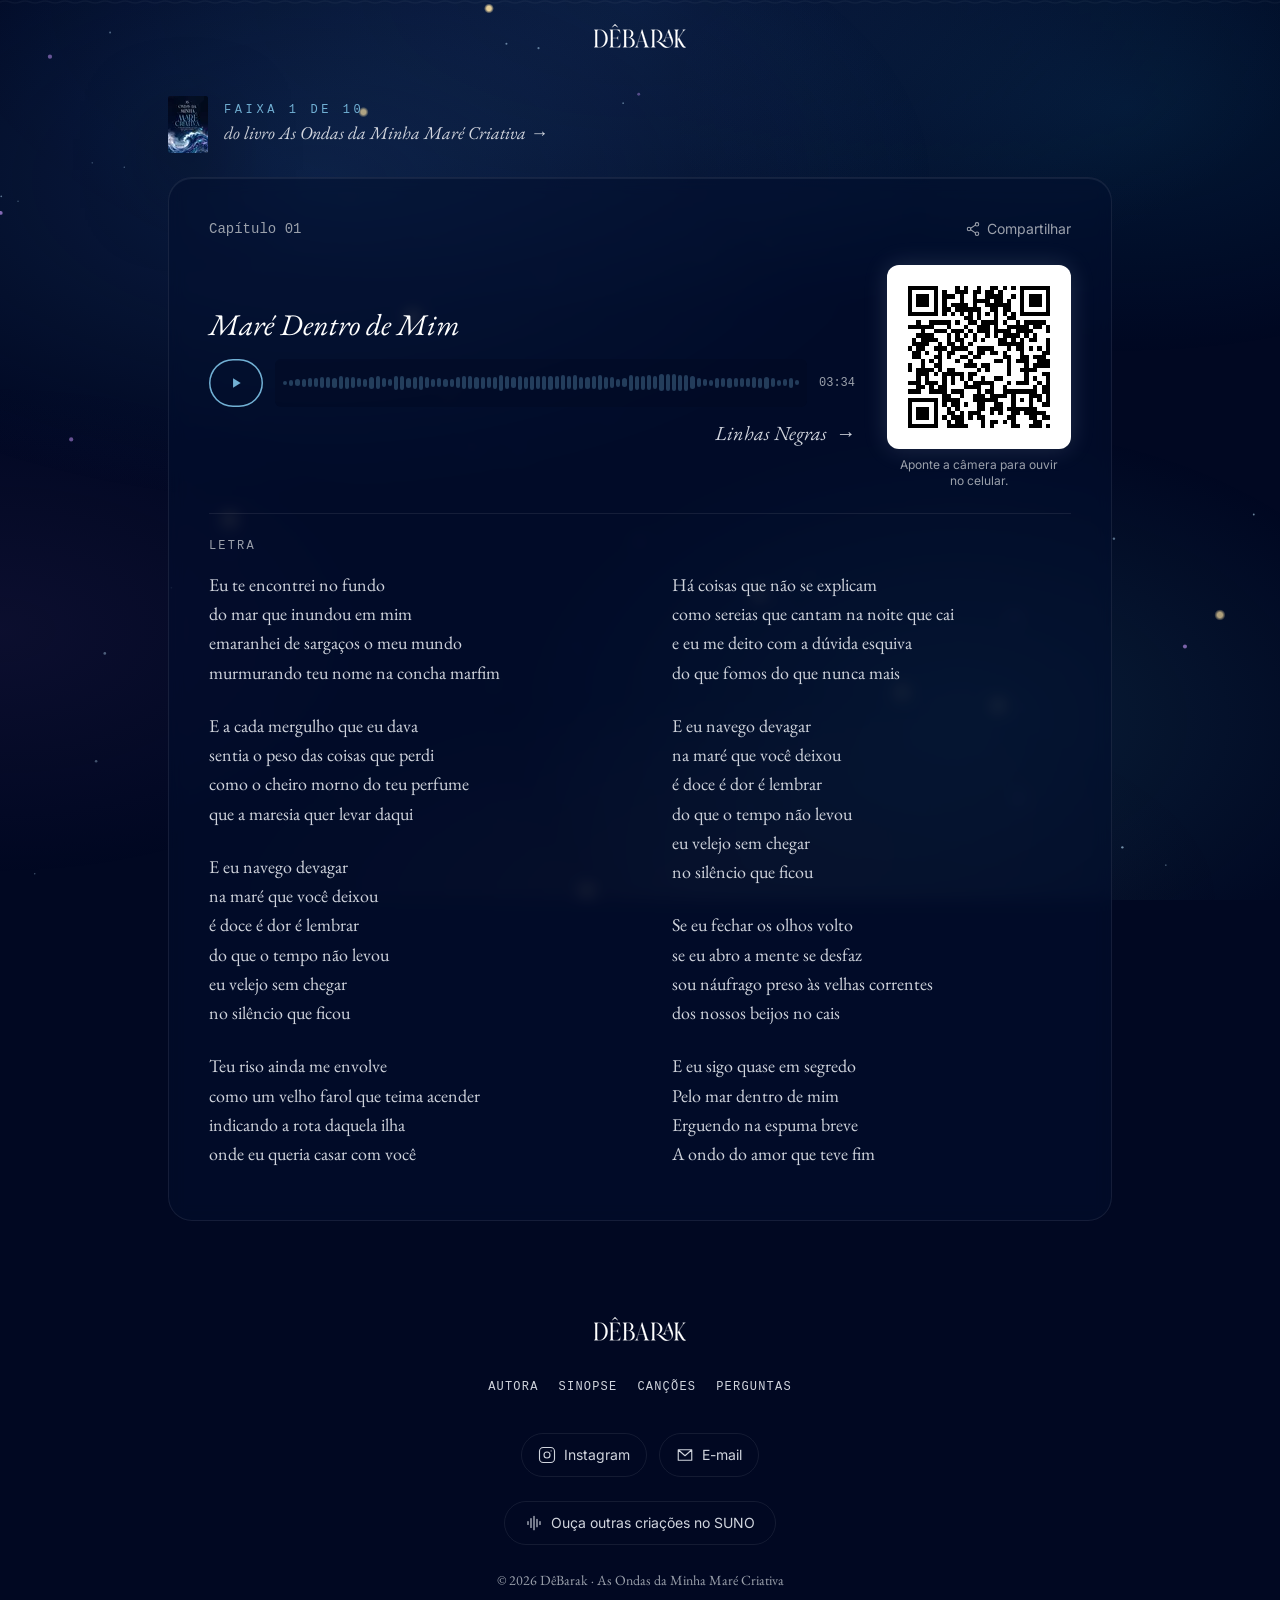
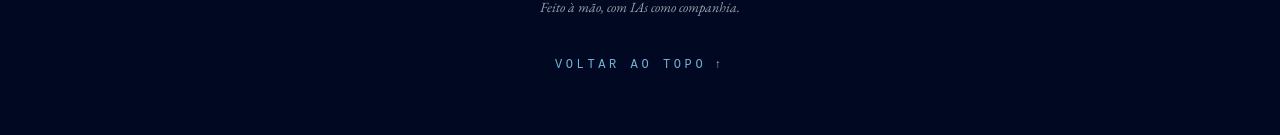
==== t/01/index.html @ 929bab9e "Deploy from debarak@7bfe03ef61d69aea636590ed66dfcf252d259b71 debarak/debarak@7bfe03ef61d69aea636590e" ====
<!DOCTYPE html><html lang="pt-BR" data-astro-cid-ju4pidww><head><meta charset="UTF-8"><meta name="viewport" content="width=device-width, initial-scale=1.0, viewport-fit=cover"><meta name="description" content="Ouça “Maré Dentro de Mim”, faixa 01 do livro As Ondas da Minha Maré Criativa, de DêBarak."><meta name="color-scheme" content="dark"><meta name="theme-color" content="#010822"><meta name="referrer" content="strict-origin-when-cross-origin"><link rel="canonical" href="https://www.debarak.com.br/t/01/"><link rel="alternate" hreflang="pt-BR" href="https://www.debarak.com.br/t/01/"><link rel="icon" type="image/svg+xml" href="/favicon.svg"><link rel="apple-touch-icon" href="/apple-touch-icon.png"><link rel="manifest" href="/manifest.webmanifest"><link rel="preload" href="/_astro/inter-latin-wght-normal.Dx4kXJAl.woff2" as="font" type="font/woff2" crossorigin><link rel="preload" href="/_astro/eb-garamond-latin-400-normal.BCNrxLz_.woff2" as="font" type="font/woff2" crossorigin><link rel="preload" href="/_astro/eb-garamond-latin-400-italic.DSEbMgZu.woff2" as="font" type="font/woff2" crossorigin><title>Maré Dentro de Mim · As Ondas da Minha Maré Criativa</title><meta property="og:type" content="website"><meta property="og:site_name" content="DêBarak"><meta property="og:title" content="Maré Dentro de Mim · As Ondas da Minha Maré Criativa"><meta property="og:description" content="Ouça “Maré Dentro de Mim”, faixa 01 do livro As Ondas da Minha Maré Criativa, de DêBarak."><meta property="og:url" content="https://www.debarak.com.br/t/01/"><meta property="og:image" content="https://www.debarak.com.br/og/01.jpg"><meta property="og:image:width" content="1200"><meta property="og:image:height" content="630"><meta property="og:image:type" content="image/jpeg"><meta property="og:image:alt" content="Capa social da faixa 01, “Maré Dentro de Mim”, do livro As Ondas da Minha Maré Criativa"><meta property="og:locale" content="pt_BR"><meta name="twitter:card" content="summary_large_image"><meta name="twitter:title" content="Maré Dentro de Mim · As Ondas da Minha Maré Criativa"><meta name="twitter:description" content="Ouça “Maré Dentro de Mim”, faixa 01 do livro As Ondas da Minha Maré Criativa, de DêBarak."><meta name="twitter:image" content="https://www.debarak.com.br/og/01.jpg"><meta name="twitter:image:alt" content="Capa social da faixa 01, “Maré Dentro de Mim”, do livro As Ondas da Minha Maré Criativa"><script type="application/ld+json">{"@context":"https://schema.org","@type":"WebSite","@id":"https://www.debarak.com.br/#website","url":"https://www.debarak.com.br/","name":"As Ondas da Minha Maré Criativa","alternateName":"DêBarak","description":"Uma obra que une palavras, música e tecnologia para transformar sentimentos em canções e inspirar novas travessias.","inLanguage":"pt-BR","publisher":{"@id":"https://www.debarak.com.br/#author"},"about":{"@id":"https://www.debarak.com.br/#book"}}</script><script type="application/ld+json">{"@context":"https://schema.org","@type":"WebPage","@id":"https://www.debarak.com.br/t/01/#webpage","url":"https://www.debarak.com.br/t/01/","name":"Maré Dentro de Mim · As Ondas da Minha Maré Criativa","description":"Ouça “Maré Dentro de Mim”, faixa 01 do livro As Ondas da Minha Maré Criativa, de DêBarak.","inLanguage":"pt-BR","isPartOf":{"@id":"https://www.debarak.com.br/#website"},"about":{"@id":"https://www.debarak.com.br/#book"},"primaryImageOfPage":"https://www.debarak.com.br/og/01.jpg"}</script><script type="application/ld+json">{"@context":"https://schema.org","@type":"Book","@id":"https://www.debarak.com.br/#book","name":"As Ondas da Minha Maré Criativa","alternateName":"A trilha sonora de uma mulher comum","description":"Uma obra que une palavras, música e tecnologia para transformar sentimentos em canções e inspirar novas travessias.","inLanguage":"pt-BR","author":{"@id":"https://www.debarak.com.br/#author"},"hasPart":{"@id":"https://www.debarak.com.br/#album"},"image":"https://www.debarak.com.br/og-image.jpg","url":"https://www.debarak.com.br/"}</script><script type="application/ld+json">{"@context":"https://schema.org","@type":"Person","@id":"https://www.debarak.com.br/#author","name":"DêBarak","description":"DêBarak é goiana, aposentada e devota fervorosa da música popular brasileira. Cantora de chuveiro por vocação e exploradora de tecnologia por natureza.","url":"https://www.debarak.com.br/","image":"https://www.debarak.com.br/_astro/author-portrait.qljSDqZ9.jpg","nationality":"BR","knowsLanguage":"pt-BR","sameAs":["https://instagram.com/debarak.ondas","https://suno.com/@debarak"]}</script><script type="application/ld+json">{"@context":"https://schema.org","@type":"MusicRecording","@id":"https://www.debarak.com.br/t/01/","url":"https://www.debarak.com.br/t/01/","name":"Maré Dentro de Mim","byArtist":{"@id":"https://www.debarak.com.br/#author"},"inAlbum":{"@id":"https://www.debarak.com.br/#album"},"duration":"PT3M34S","position":1,"audio":"https://www.debarak.com.br/audio/01-mare-dentro-de-mim.mp3"}</script><script type="application/ld+json">{"@context":"https://schema.org","@type":"MusicAlbum","@id":"https://www.debarak.com.br/#album","name":"As Ondas da Minha Maré Criativa","url":"https://www.debarak.com.br/","byArtist":{"@id":"https://www.debarak.com.br/#author"},"numTracks":10,"inLanguage":"pt-BR"}</script><meta http-equiv="content-security-policy" content="default-src 'self';img-src 'self' data:;font-src 'self';media-src 'self';connect-src 'self';object-src 'none';base-uri 'self'; script-src 'self' 'sha256-BF0290pkb3jxQsE7z00xR8Imp8X34FLC88L0lkMnrGw=' 'sha256-QzWFZi+FLIx23tnm9SBU4aEgx4x8DsuASP07mfqol/c=' 'sha256-0chmwFk0zaA528yFfGV7J9ppIpdfTPPULncDF3WG7Zs=' 'sha256-eIXWvAmxkr251LJZkjniEK5LcPF3NkapbJepohwYRIc=' 'sha256-Q2BPg90ZMplYY+FSdApNErhpWafg2hcRRbndmvxuL/Q=' 'sha256-47DEQpj8HBSa+/TImW+5JCeuQeRkm5NMpJWZG3hSuFU='; style-src 'self' ; style-src-elem 'self' 'sha256-qaEx7Vb+wpoYmX73ArfFMrRZn6Dk8BVslhyM0B7ajPk=' 'sha256-47DEQpj8HBSa+/TImW+5JCeuQeRkm5NMpJWZG3hSuFU='; style-src-attr 'unsafe-inline';"><link rel="stylesheet" href="/_astro/Nav.BOp_dcG0.css"><style>.song-bar[data-astro-cid-2jauokcc]{background-color:var(--track-accent)}.song-scrub[data-astro-cid-2jauokcc]:focus-visible{box-shadow:0 0 0 2px var(--track-accent);outline:none}.song-dock[data-astro-cid-anvv26eo]{right:.75rem;bottom:calc(.75rem + env(safe-area-inset-bottom));z-index:40;background-color:color-mix(in srgb, var(--color-night-mid) 92%, transparent);backdrop-filter:blur(10px);box-shadow:inset 0 0 0 1px color-mix(in srgb, var(--color-cover-blue) 30%, transparent), var(--drop-shadow-book);visibility:hidden;transition:transform var(--duration-reveal) var(--ease-entrance), visibility var(--duration-reveal);border-radius:1.125rem;align-items:center;gap:.75rem;padding:.625rem .875rem .625rem .625rem;display:flex;position:fixed;left:.75rem;transform:translateY(calc(100% + 2rem))}.song-dock[data-astro-cid-anvv26eo][data-visible]{visibility:visible;transform:none}.dock-track[data-astro-cid-anvv26eo]{background-color:var(--color-surface-line);border-radius:2px;height:3px;margin-top:.4rem;display:block;overflow:hidden}.dock-fill[data-astro-cid-anvv26eo]{background-color:var(--track-accent);transform-origin:0;height:100%;display:block;transform:scaleX(0)}@media (width>=48rem){.song-dock[data-astro-cid-anvv26eo]{width:32rem;left:50%;right:auto;transform:translate(-50%,calc(100% + 2rem))}.song-dock[data-astro-cid-anvv26eo][data-visible]{transform:translate(-50%)}}@media (prefers-reduced-motion:reduce){.song-dock[data-astro-cid-anvv26eo]{transition:none}}
</style><script type="module" src="/_astro/page.CMFgH77u.js"></script></head><body id="top" class="flex min-h-svh flex-col" data-astro-cid-ju4pidww><a href="#main-content" class="bg-night-deep border-cover-blue text-cover-blue sr-only focus:not-sr-only focus:fixed focus:top-4 focus:left-4 focus:z-50 focus:rounded-md focus:border focus:px-4 focus:py-2 focus:text-sm focus:font-medium focus:outline-none" data-astro-cid-ju4pidww>Pular para o conteúdo</a><!-- Zero-sized, not display:none: url(#…) can't reliably resolve defs in a non-rendered subtree. --><svg width="0" height="0" aria-hidden="true" focusable="false" class="absolute" data-astro-cid-ju4pidww><defs data-astro-cid-ju4pidww><linearGradient id="wave-gradient" x1="0" y1="0" x2="1" y2="0" data-astro-cid-ju4pidww><stop offset="0%" style="stop-color: var(--color-nebula)" data-astro-cid-ju4pidww></stop><stop offset="55%" style="stop-color: var(--color-cover-blue)" data-astro-cid-ju4pidww></stop><stop offset="100%" style="stop-color: var(--color-moonlight)" data-astro-cid-ju4pidww></stop></linearGradient></defs></svg><div class="aurora-wash" data-anim aria-hidden="true" data-astro-cid-ju4pidww></div><div class="scroll-tide" aria-hidden="true" data-astro-cid-ju4pidww><div class="scroll-tide-fill" data-astro-cid-ju4pidww></div></div><div class="starfield pointer-events-none fixed inset-0 -z-10" data-anim aria-hidden="true" data-astro-cid-t34idrrz><svg class="absolute inset-0 h-full w-full" viewBox="0 0 100 100" preserveAspectRatio="xMidYMid slice" data-astro-cid-t34idrrz><defs data-astro-cid-t34idrrz><radialGradient id="star-glow" data-astro-cid-t34idrrz><stop offset="45%" stop-color="var(--color-star-warm)" data-astro-cid-t34idrrz></stop><stop offset="100%" stop-color="var(--color-star-warm)" stop-opacity="0" data-astro-cid-t34idrrz></stop></radialGradient></defs><g class="starfield-small" data-astro-cid-t34idrrz><circle cx="88.912" cy="91.989" r="0.054" fill="var(--color-star-cool)" opacity="0.342" data-astro-cid-t34idrrz></circle><circle cx="36.924" cy="50.031" r="0.087" fill="var(--color-star-cool)" opacity="0.581" data-astro-cid-t34idrrz></circle><circle cx="39.565" cy="18.259" r="0.08" fill="var(--color-star-cool)" opacity="0.517" data-astro-cid-t34idrrz></circle><circle cx="30.17" cy="30.006" r="0.052" fill="var(--color-star-cool)" opacity="0.55" data-astro-cid-t34idrrz></circle><circle cx="42.07" cy="18.604" r="0.083" fill="var(--color-star-cool)" opacity="0.481" data-astro-cid-t34idrrz></circle><circle cx="8.601" cy="17.387" r="0.074" fill="var(--color-star-cool)" opacity="0.409" data-astro-cid-t34idrrz></circle><circle cx="63.094" cy="59.689" r="0.104" fill="var(--color-star-cool)" opacity="0.434" data-astro-cid-t34idrrz></circle><circle cx="38.884" cy="78.843" r="0.074" fill="var(--color-star-cool)" opacity="0.356" data-astro-cid-t34idrrz></circle><circle cx="69.303" cy="8.182" r="0.063" fill="var(--color-star-cool)" opacity="0.576" data-astro-cid-t34idrrz></circle><circle cx="87.685" cy="81.04" r="0.092" fill="var(--color-star-cool)" opacity="0.592" data-astro-cid-t34idrrz></circle><circle cx="27.364" cy="30.749" r="0.06" fill="var(--color-star-cool)" opacity="0.506" data-astro-cid-t34idrrz></circle><circle cx="21.672" cy="90.643" r="0.107" fill="var(--color-star-cool)" opacity="0.417" data-astro-cid-t34idrrz></circle><circle cx="3.943" cy="94.056" r="0.074" fill="var(--color-star-cool)" opacity="0.426" data-astro-cid-t34idrrz></circle><circle cx="7.51" cy="74.321" r="0.101" fill="var(--color-star-cool)" opacity="0.331" data-astro-cid-t34idrrz></circle><circle cx="65.707" cy="64.772" r="0.087" fill="var(--color-star-cool)" opacity="0.534" data-astro-cid-t34idrrz></circle><circle cx="11.867" cy="98.74" r="0.052" fill="var(--color-star-cool)" opacity="0.534" data-astro-cid-t34idrrz></circle><circle cx="79.324" cy="9.561" r="0.077" fill="var(--color-star-cool)" opacity="0.431" data-astro-cid-t34idrrz></circle><circle cx="1.409" cy="30.566" r="0.061" fill="var(--color-star-cool)" opacity="0.326" data-astro-cid-t34idrrz></circle><circle cx="11.458" cy="95.09" r="0.084" fill="var(--color-star-cool)" opacity="0.318" data-astro-cid-t34idrrz></circle><circle cx="42.803" cy="36.466" r="0.108" fill="var(--color-star-cool)" opacity="0.507" data-astro-cid-t34idrrz></circle><circle cx="28.778" cy="88.028" r="0.09" fill="var(--color-star-cool)" opacity="0.393" data-astro-cid-t34idrrz></circle><circle cx="2.716" cy="83.107" r="0.052" fill="var(--color-star-cool)" opacity="0.376" data-astro-cid-t34idrrz></circle><circle cx="97.95" cy="55.039" r="0.073" fill="var(--color-star-cool)" opacity="0.557" data-astro-cid-t34idrrz></circle><circle cx="47.814" cy="37.156" r="0.054" fill="var(--color-star-cool)" opacity="0.435" data-astro-cid-t34idrrz></circle><circle cx="85.64" cy="62.791" r="0.075" fill="var(--color-star-cool)" opacity="0.41" data-astro-cid-t34idrrz></circle><circle cx="44.763" cy="65.278" r="0.094" fill="var(--color-star-cool)" opacity="0.582" data-astro-cid-t34idrrz></circle><circle cx="58.516" cy="77.951" r="0.073" fill="var(--color-star-cool)" opacity="0.451" data-astro-cid-t34idrrz></circle><circle cx="60.231" cy="34.141" r="0.092" fill="var(--color-star-cool)" opacity="0.418" data-astro-cid-t34idrrz></circle><circle cx="83.243" cy="67.184" r="0.05" fill="var(--color-star-cool)" opacity="0.582" data-astro-cid-t34idrrz></circle><circle cx="60.885" cy="10.412" r="0.088" fill="var(--color-star-cool)" opacity="0.443" data-astro-cid-t34idrrz></circle><circle cx="26.489" cy="97.158" r="0.105" fill="var(--color-star-cool)" opacity="0.402" data-astro-cid-t34idrrz></circle><circle cx="13.39" cy="60.757" r="0.061" fill="var(--color-star-cool)" opacity="0.557" data-astro-cid-t34idrrz></circle><circle cx="54.92" cy="34.54" r="0.097" fill="var(--color-star-cool)" opacity="0.41" data-astro-cid-t34idrrz></circle><circle cx="84.414" cy="51.842" r="0.052" fill="var(--color-star-cool)" opacity="0.36" data-astro-cid-t34idrrz></circle><circle cx="35.203" cy="45.996" r="0.067" fill="var(--color-star-cool)" opacity="0.507" data-astro-cid-t34idrrz></circle><circle cx="40.622" cy="50.335" r="0.101" fill="var(--color-star-cool)" opacity="0.352" data-astro-cid-t34idrrz></circle><circle cx="34.005" cy="98.192" r="0.055" fill="var(--color-star-cool)" opacity="0.594" data-astro-cid-t34idrrz></circle><circle cx="48.683" cy="22.902" r="0.068" fill="var(--color-star-cool)" opacity="0.433" data-astro-cid-t34idrrz></circle><circle cx="17.991" cy="57.796" r="0.1" fill="var(--color-star-cool)" opacity="0.569" data-astro-cid-t34idrrz></circle><circle cx="75.262" cy="36.209" r="0.052" fill="var(--color-star-cool)" opacity="0.502" data-astro-cid-t34idrrz></circle><circle cx="53.83" cy="91.474" r="0.064" fill="var(--color-star-cool)" opacity="0.333" data-astro-cid-t34idrrz></circle><circle cx="87.027" cy="56.924" r="0.094" fill="var(--color-star-cool)" opacity="0.461" data-astro-cid-t34idrrz></circle><circle cx="8.187" cy="65.893" r="0.105" fill="var(--color-star-cool)" opacity="0.386" data-astro-cid-t34idrrz></circle><circle cx="50.643" cy="51.713" r="0.054" fill="var(--color-star-cool)" opacity="0.508" data-astro-cid-t34idrrz></circle><circle cx="47.729" cy="47.719" r="0.084" fill="var(--color-star-cool)" opacity="0.327" data-astro-cid-t34idrrz></circle><circle cx="32.778" cy="87.243" r="0.092" fill="var(--color-star-cool)" opacity="0.544" data-astro-cid-t34idrrz></circle><circle cx="39.123" cy="3.619" r="0.1" fill="var(--color-star-cool)" opacity="0.358" data-astro-cid-t34idrrz></circle><circle cx="0.098" cy="30.18" r="0.068" fill="var(--color-star-cool)" opacity="0.469" data-astro-cid-t34idrrz></circle><circle cx="49.035" cy="0.26" r="0.075" fill="var(--color-star-cool)" opacity="0.378" data-astro-cid-t34idrrz></circle><circle cx="19.27" cy="47.192" r="0.081" fill="var(--color-star-cool)" opacity="0.483" data-astro-cid-t34idrrz></circle><circle cx="44.133" cy="4.309" r="0.107" fill="var(--color-star-cool)" opacity="0.586" data-astro-cid-t34idrrz></circle><circle cx="56.96" cy="4.944" r="0.052" fill="var(--color-star-cool)" opacity="0.486" data-astro-cid-t34idrrz></circle><circle cx="91.083" cy="82.431" r="0.057" fill="var(--color-star-cool)" opacity="0.583" data-astro-cid-t34idrrz></circle><circle cx="79.835" cy="70.103" r="0.081" fill="var(--color-star-cool)" opacity="0.378" data-astro-cid-t34idrrz></circle><circle cx="56.551" cy="1.294" r="0.085" fill="var(--color-star-cool)" opacity="0.57" data-astro-cid-t34idrrz></circle><circle cx="54.563" cy="9.337" r="0.088" fill="var(--color-star-cool)" opacity="0.359" data-astro-cid-t34idrrz></circle><circle cx="7.204" cy="27.565" r="0.05" fill="var(--color-star-cool)" opacity="0.445" data-astro-cid-t34idrrz></circle><circle cx="47.809" cy="89.311" r="0.052" fill="var(--color-star-cool)" opacity="0.328" data-astro-cid-t34idrrz></circle><circle cx="9.709" cy="27.909" r="0.054" fill="var(--color-star-cool)" opacity="0.409" data-astro-cid-t34idrrz></circle><circle cx="26.24" cy="76.693" r="0.075" fill="var(--color-star-cool)" opacity="0.487" data-astro-cid-t34idrrz></circle></g><g class="starfield-medium" data-astro-cid-t34idrrz><circle cx="92.575" cy="65.354" r="0.158" fill="var(--color-star-violet)" style="--star-opacity:0.675;--twinkle-delay:5.909s;--twinkle-duration:5.033s;" data-astro-cid-t34idrrz></circle><circle cx="12.501" cy="91.606" r="0.136" fill="var(--color-star-violet)" style="--star-opacity:0.518;--twinkle-delay:4.577s;--twinkle-duration:4.175s;" data-astro-cid-t34idrrz></circle><circle cx="31.5" cy="5.822" r="0.152" fill="var(--color-star-violet)" style="--star-opacity:0.747;--twinkle-delay:1.189s;--twinkle-duration:5.503s;" data-astro-cid-t34idrrz></circle><circle cx="82.907" cy="41.334" r="0.148" fill="var(--color-star-violet)" style="--star-opacity:0.428;--twinkle-delay:3.746s;--twinkle-duration:6.35s;" data-astro-cid-t34idrrz></circle><circle cx="0.055" cy="31.475" r="0.154" fill="var(--color-star-violet)" style="--star-opacity:0.729;--twinkle-delay:2.247s;--twinkle-duration:4.048s;" data-astro-cid-t34idrrz></circle><circle cx="16.277" cy="9.579" r="0.108" fill="var(--color-star-violet)" style="--star-opacity:0.715;--twinkle-delay:4.692s;--twinkle-duration:3.931s;" data-astro-cid-t34idrrz></circle><circle cx="64.906" cy="8.98" r="0.131" fill="var(--color-star-violet)" style="--star-opacity:0.503;--twinkle-delay:1.082s;--twinkle-duration:3.333s;" data-astro-cid-t34idrrz></circle><circle cx="79.276" cy="63.011" r="0.164" fill="var(--color-star-violet)" style="--star-opacity:0.56;--twinkle-delay:5.417s;--twinkle-duration:3.587s;" data-astro-cid-t34idrrz></circle><circle cx="92.719" cy="5.004" r="0.146" fill="var(--color-star-violet)" style="--star-opacity:0.653;--twinkle-delay:1.696s;--twinkle-duration:6.026s;" data-astro-cid-t34idrrz></circle><circle cx="38.571" cy="68.293" r="0.107" fill="var(--color-star-violet)" style="--star-opacity:0.549;--twinkle-delay:3.919s;--twinkle-duration:3.984s;" data-astro-cid-t34idrrz></circle><circle cx="50.163" cy="86.213" r="0.167" fill="var(--color-star-violet)" style="--star-opacity:0.713;--twinkle-delay:2.087s;--twinkle-duration:6.793s;" data-astro-cid-t34idrrz></circle><circle cx="60.829" cy="92.095" r="0.176" fill="var(--color-star-violet)" style="--star-opacity:0.563;--twinkle-delay:4.199s;--twinkle-duration:3.788s;" data-astro-cid-t34idrrz></circle><circle cx="3.903" cy="19.273" r="0.165" fill="var(--color-star-violet)" style="--star-opacity:0.565;--twinkle-delay:0.256s;--twinkle-duration:4.301s;" data-astro-cid-t34idrrz></circle><circle cx="12.717" cy="1.082" r="0.162" fill="var(--color-star-violet)" style="--star-opacity:0.486;--twinkle-delay:4.257s;--twinkle-duration:5.666s;" data-astro-cid-t34idrrz></circle><circle cx="20.605" cy="70.853" r="0.109" fill="var(--color-star-violet)" style="--star-opacity:0.443;--twinkle-delay:0.202s;--twinkle-duration:5.216s;" data-astro-cid-t34idrrz></circle><circle cx="60.901" cy="61.92" r="0.125" fill="var(--color-star-violet)" style="--star-opacity:0.552;--twinkle-delay:2.092s;--twinkle-duration:4.284s;" data-astro-cid-t34idrrz></circle><circle cx="66.938" cy="7.617" r="0.15" fill="var(--color-star-violet)" style="--star-opacity:0.58;--twinkle-delay:5.927s;--twinkle-duration:4.205s;" data-astro-cid-t34idrrz></circle><circle cx="72.048" cy="41.277" r="0.125" fill="var(--color-star-violet)" style="--star-opacity:0.644;--twinkle-delay:1.705s;--twinkle-duration:6.31s;" data-astro-cid-t34idrrz></circle><circle cx="9.566" cy="96.233" r="0.168" fill="var(--color-star-violet)" style="--star-opacity:0.51;--twinkle-delay:3.429s;--twinkle-duration:3.935s;" data-astro-cid-t34idrrz></circle><circle cx="12.825" cy="5.819" r="0.131" fill="var(--color-star-violet)" style="--star-opacity:0.645;--twinkle-delay:1.096s;--twinkle-duration:6.411s;" data-astro-cid-t34idrrz></circle><circle cx="15.158" cy="3.368" r="0.133" fill="var(--color-star-violet)" style="--star-opacity:0.466;--twinkle-delay:2.709s;--twinkle-duration:3.072s;" data-astro-cid-t34idrrz></circle><circle cx="49.898" cy="22.213" r="0.114" fill="var(--color-star-violet)" style="--star-opacity:0.439;--twinkle-delay:4.265s;--twinkle-duration:3.252s;" data-astro-cid-t34idrrz></circle><circle cx="50.379" cy="95.688" r="0.104" fill="var(--color-star-violet)" style="--star-opacity:0.681;--twinkle-delay:1.766s;--twinkle-duration:4.283s;" data-astro-cid-t34idrrz></circle><circle cx="49.934" cy="57.126" r="0.133" fill="var(--color-star-violet)" style="--star-opacity:0.609;--twinkle-delay:3.212s;--twinkle-duration:3.5s;" data-astro-cid-t34idrrz></circle><circle cx="81.896" cy="39.86" r="0.142" fill="var(--color-star-violet)" style="--star-opacity:0.689;--twinkle-delay:4.602s;--twinkle-duration:6.235s;" data-astro-cid-t34idrrz></circle><circle cx="79.6" cy="77.224" r="0.159" fill="var(--color-star-violet)" style="--star-opacity:0.688;--twinkle-delay:1.936s;--twinkle-duration:5.822s;" data-astro-cid-t34idrrz></circle><circle cx="76.377" cy="2.55" r="0.126" fill="var(--color-star-violet)" style="--star-opacity:0.723;--twinkle-delay:3.215s;--twinkle-duration:3.595s;" data-astro-cid-t34idrrz></circle><circle cx="5.562" cy="49.173" r="0.162" fill="var(--color-star-violet)" style="--star-opacity:0.56;--twinkle-delay:4.438s;--twinkle-duration:4.885s;" data-astro-cid-t34idrrz></circle></g><g class="starfield-large" data-astro-cid-t34idrrz><circle cx="4.213" cy="5.901" r="0.328" fill="url(#star-glow)" style="--star-opacity:0.745;--twinkle-delay:0.033s;--twinkle-duration:3.013s;" data-astro-cid-t34idrrz></circle><circle cx="93.891" cy="5.61" r="0.56" fill="url(#star-glow)" style="--star-opacity:0.819;--twinkle-delay:1.553s;--twinkle-duration:5.538s;" data-astro-cid-t34idrrz></circle><circle cx="38.2" cy="15.505" r="0.39" fill="url(#star-glow)" style="--star-opacity:0.891;--twinkle-delay:4.35s;--twinkle-duration:3.138s;" data-astro-cid-t34idrrz></circle><circle cx="70.471" cy="68.918" r="0.378" fill="url(#star-glow)" style="--star-opacity:0.725;--twinkle-delay:4.426s;--twinkle-duration:5.144s;" data-astro-cid-t34idrrz></circle><circle cx="24.038" cy="99.183" r="0.362" fill="url(#star-glow)" style="--star-opacity:0.79;--twinkle-delay:3.778s;--twinkle-duration:4.892s;" data-astro-cid-t34idrrz></circle><circle cx="32.235" cy="39.633" r="0.426" fill="url(#star-glow)" style="--star-opacity:0.852;--twinkle-delay:4.409s;--twinkle-duration:3.714s;" data-astro-cid-t34idrrz></circle><circle cx="28.395" cy="23.601" r="0.408" fill="url(#star-glow)" style="--star-opacity:0.677;--twinkle-delay:2.318s;--twinkle-duration:6.943s;" data-astro-cid-t34idrrz></circle><circle cx="45.851" cy="84.422" r="0.386" fill="url(#star-glow)" style="--star-opacity:0.732;--twinkle-delay:5.504s;--twinkle-duration:3.913s;" data-astro-cid-t34idrrz></circle><circle cx="17.937" cy="55.427" r="0.442" fill="url(#star-glow)" style="--star-opacity:0.784;--twinkle-delay:3.968s;--twinkle-duration:3.957s;" data-astro-cid-t34idrrz></circle><circle cx="77.986" cy="69.952" r="0.418" fill="url(#star-glow)" style="--star-opacity:0.599;--twinkle-delay:5.71s;--twinkle-duration:4.408s;" data-astro-cid-t34idrrz></circle><circle cx="59.331" cy="61.328" r="0.39" fill="url(#star-glow)" style="--star-opacity:0.645;--twinkle-delay:0.729s;--twinkle-duration:6.6s;" data-astro-cid-t34idrrz></circle><circle cx="95.306" cy="62.889" r="0.44" fill="url(#star-glow)" style="--star-opacity:0.687;--twinkle-delay:3.027s;--twinkle-duration:3.866s;" data-astro-cid-t34idrrz></circle></g></svg></div><header class="absolute inset-x-0 top-0 z-30"><div class="page-container flex items-center justify-center pt-[calc(1.5rem+env(safe-area-inset-top))] pb-6"><!-- `-m-2 p-2` enlarges the tap target without changing layout. --><a href="/" class="-m-2 flex items-center p-2 transition-opacity active:opacity-70" aria-label="DêBarak"><img src="/_astro/wordmark.DsOjPOXy_Z1fRK1r.webp" srcset="/_astro/wordmark.DsOjPOXy_Z1fRK1r.webp 1x, /_astro/wordmark.DsOjPOXy_O6jW4.webp 2x" alt loading="eager" decoding="async" width="92" height="24" class="h-5 w-auto md:h-6"></a></div></header><!-- `min-h-full` on a child computes to zero here (main's height is auto); use `centerMain`. --><main id="main-content" class="flex-1 flex flex-col" data-astro-cid-ju4pidww><div class="flex flex-1 flex-col"><section class="page-container my-auto flex w-full flex-col gap-4 pt-20 pb-6 md:gap-6 md:pt-24 md:pb-12"><a href="/" class="group flex items-center gap-4"><img src="/_astro/book-cover.D2BoXesk_Z4ji7c.webp" srcset="/_astro/book-cover.D2BoXesk_Z1hbP4J.webp 40w, /_astro/book-cover.D2BoXesk_Z12WPbr.webp 80w" alt sizes="40px" loading="lazy" decoding="async" width="1080" height="1526" class="drop-shadow-book hidden h-auto w-10 rounded-xs md:block"><span class="flex flex-col"><span class="eyebrow-sm text-cover-blue">Faixa 1 de 10</span><span class="group-hover:text-cover-blue font-serif text-base text-neutral-300 italic transition-colors md:text-lg">do livro As Ondas da Minha Maré Criativa →</span></span></a><article class="song-slide track-tinted"><div class="panel-md flex flex-col gap-6"><header class="flex items-center justify-between gap-4"><p class="flex min-w-0 items-baseline gap-2 font-mono text-sm text-neutral-400"><span class="truncate">Capítulo <span class="tabular-nums">01</span></span></p><!-- `-m-3 p-3` enlarges the tap target without changing layout. --><button type="button" data-track-share data-share-title="Maré Dentro de Mim" class="hover:text-cover-blue -m-3 flex items-center gap-1.5 p-3 text-sm text-neutral-400 transition-colors" aria-label="Compartilhar Maré Dentro de Mim"><svg width="16" height="16" viewBox="0 0 24 24" fill="none" stroke="currentColor" stroke-width="1.6" stroke-linecap="round" stroke-linejoin="round" aria-hidden="true"><circle cx="18" cy="5" r="2.6"></circle><circle cx="6" cy="12" r="2.6"></circle><circle cx="18" cy="19" r="2.6"></circle><line x1="8.5" y1="10.8" x2="15.5" y2="6.2"></line><line x1="8.5" y1="13.2" x2="15.5" y2="17.8"></line></svg><span data-share-label aria-live="polite">Compartilhar</span></button></header><div class="flex flex-col gap-4 md:flex-row md:items-center md:gap-8"><div class="flex min-w-0 flex-1 flex-col gap-4"><h1 class="font-serif text-2xl text-white italic md:text-3xl">Maré Dentro de Mim</h1><div class="flex flex-col gap-3" data-astro-cid-2jauokcc><audio id="track-01" preload="none" src="/audio/01-mare-dentro-de-mim.mp3" data-track-number="01" data-astro-cid-2jauokcc></audio><div class="flex items-center gap-3" data-astro-cid-2jauokcc><button type="button" class="song-play-btn play-ring flex h-11 shrink-0 items-center justify-center rounded-full px-5 md:h-12" data-audio-target="track-01" data-state="idle" data-song-label="Maré Dentro de Mim" data-song-artist="DêBarak" data-song-album="As Ondas da Minha Maré Criativa" data-song-artwork="/_astro/book-cover.D2BoXesk.jpg" data-song-artwork-sizes="1080x1526" aria-label="Ouvir Maré Dentro de Mim" data-astro-cid-2jauokcc><svg class="play-icon" width="14" height="14" viewBox="0 0 24 24" fill="currentColor" aria-hidden="true"><path d="M7 4l13 8-13 8z"></path></svg><svg class="pause-icon" width="14" height="14" viewBox="0 0 24 24" fill="currentColor" aria-hidden="true"><path d="M6 4h4v16H6zM14 4h4v16h-4z"></path></svg><svg class="loading-icon" width="14" height="14" viewBox="0 0 24 24" fill="none" aria-hidden="true"><circle cx="12" cy="12" r="9" stroke="currentColor" stroke-width="2.5" opacity="0.25"></circle><path d="M21 12a9 9 0 0 0-9-9" stroke="currentColor" stroke-width="2.5" stroke-linecap="round"></path></svg></button><div class="song-scrub bg-night-deep/40 hover:bg-night-deep/60 flex h-11 flex-1 cursor-pointer touch-pan-y items-center gap-[2px] overflow-hidden rounded-md px-2 transition-colors outline-none md:h-12" data-song-scrub role="slider" tabindex="0" aria-label="Posição em Maré Dentro de Mim. Setas movem 5 segundos." aria-valuemin="0" aria-valuemax="100" aria-valuenow="0" aria-valuetext="0:00" aria-orientation="horizontal" data-astro-cid-2jauokcc><span class="song-bar min-w-px flex-1 rounded-full" style="height:4px;opacity:0.3;" data-base-height="4" data-astro-cid-2jauokcc></span><span class="song-bar min-w-px flex-1 rounded-full" style="height:6px;opacity:0.3;" data-base-height="6" data-astro-cid-2jauokcc></span><span class="song-bar min-w-px flex-1 rounded-full" style="height:7px;opacity:0.3;" data-base-height="7" data-astro-cid-2jauokcc></span><span class="song-bar min-w-px flex-1 rounded-full" style="height:8px;opacity:0.3;" data-base-height="8" data-astro-cid-2jauokcc></span><span class="song-bar min-w-px flex-1 rounded-full" style="height:9px;opacity:0.3;" data-base-height="9" data-astro-cid-2jauokcc></span><span class="song-bar min-w-px flex-1 rounded-full" style="height:9px;opacity:0.3;" data-base-height="9" data-astro-cid-2jauokcc></span><span class="song-bar min-w-px flex-1 rounded-full" style="height:11px;opacity:0.3;" data-base-height="11" data-astro-cid-2jauokcc></span><span class="song-bar min-w-px flex-1 rounded-full" style="height:11px;opacity:0.3;" data-base-height="11" data-astro-cid-2jauokcc></span><span class="song-bar min-w-px flex-1 rounded-full" style="height:10px;opacity:0.3;" data-base-height="10" data-astro-cid-2jauokcc></span><span class="song-bar min-w-px flex-1 rounded-full" style="height:13px;opacity:0.3;" data-base-height="13" data-astro-cid-2jauokcc></span><span class="song-bar min-w-px flex-1 rounded-full" style="height:12px;opacity:0.3;" data-base-height="12" data-astro-cid-2jauokcc></span><span class="song-bar min-w-px flex-1 rounded-full" style="height:11px;opacity:0.3;" data-base-height="11" data-astro-cid-2jauokcc></span><span class="song-bar min-w-px flex-1 rounded-full" style="height:9px;opacity:0.3;" data-base-height="9" data-astro-cid-2jauokcc></span><span class="song-bar min-w-px flex-1 rounded-full" style="height:8px;opacity:0.3;" data-base-height="8" data-astro-cid-2jauokcc></span><span class="song-bar min-w-px flex-1 rounded-full" style="height:12px;opacity:0.3;" data-base-height="12" data-astro-cid-2jauokcc></span><span class="song-bar min-w-px flex-1 rounded-full" style="height:13px;opacity:0.3;" data-base-height="13" data-astro-cid-2jauokcc></span><span class="song-bar min-w-px flex-1 rounded-full" style="height:9px;opacity:0.3;" data-base-height="9" data-astro-cid-2jauokcc></span><span class="song-bar min-w-px flex-1 rounded-full" style="height:7px;opacity:0.3;" data-base-height="7" data-astro-cid-2jauokcc></span><span class="song-bar min-w-px flex-1 rounded-full" style="height:14px;opacity:0.3;" data-base-height="14" data-astro-cid-2jauokcc></span><span class="song-bar min-w-px flex-1 rounded-full" style="height:14px;opacity:0.3;" data-base-height="14" data-astro-cid-2jauokcc></span><span class="song-bar min-w-px flex-1 rounded-full" style="height:10px;opacity:0.3;" data-base-height="10" data-astro-cid-2jauokcc></span><span class="song-bar min-w-px flex-1 rounded-full" style="height:12px;opacity:0.3;" data-base-height="12" data-astro-cid-2jauokcc></span><span class="song-bar min-w-px flex-1 rounded-full" style="height:14px;opacity:0.3;" data-base-height="14" data-astro-cid-2jauokcc></span><span class="song-bar min-w-px flex-1 rounded-full" style="height:11px;opacity:0.3;" data-base-height="11" data-astro-cid-2jauokcc></span><span class="song-bar min-w-px flex-1 rounded-full" style="height:8px;opacity:0.3;" data-base-height="8" data-astro-cid-2jauokcc></span><span class="song-bar min-w-px flex-1 rounded-full" style="height:9px;opacity:0.3;" data-base-height="9" data-astro-cid-2jauokcc></span><span class="song-bar min-w-px flex-1 rounded-full" style="height:8px;opacity:0.3;" data-base-height="8" data-astro-cid-2jauokcc></span><span class="song-bar min-w-px flex-1 rounded-full" style="height:8px;opacity:0.3;" data-base-height="8" data-astro-cid-2jauokcc></span><span class="song-bar min-w-px flex-1 rounded-full" style="height:11px;opacity:0.3;" data-base-height="11" data-astro-cid-2jauokcc></span><span class="song-bar min-w-px flex-1 rounded-full" style="height:13px;opacity:0.3;" data-base-height="13" data-astro-cid-2jauokcc></span><span class="song-bar min-w-px flex-1 rounded-full" style="height:13px;opacity:0.3;" data-base-height="13" data-astro-cid-2jauokcc></span><span class="song-bar min-w-px flex-1 rounded-full" style="height:12px;opacity:0.3;" data-base-height="12" data-astro-cid-2jauokcc></span><span class="song-bar min-w-px flex-1 rounded-full" style="height:12px;opacity:0.3;" data-base-height="12" data-astro-cid-2jauokcc></span><span class="song-bar min-w-px flex-1 rounded-full" style="height:11px;opacity:0.3;" data-base-height="11" data-astro-cid-2jauokcc></span><span class="song-bar min-w-px flex-1 rounded-full" style="height:12px;opacity:0.3;" data-base-height="12" data-astro-cid-2jauokcc></span><span class="song-bar min-w-px flex-1 rounded-full" style="height:16px;opacity:0.3;" data-base-height="16" data-astro-cid-2jauokcc></span><span class="song-bar min-w-px flex-1 rounded-full" style="height:13px;opacity:0.3;" data-base-height="13" data-astro-cid-2jauokcc></span><span class="song-bar min-w-px flex-1 rounded-full" style="height:11px;opacity:0.3;" data-base-height="11" data-astro-cid-2jauokcc></span><span class="song-bar min-w-px flex-1 rounded-full" style="height:14px;opacity:0.3;" data-base-height="14" data-astro-cid-2jauokcc></span><span class="song-bar min-w-px flex-1 rounded-full" style="height:12px;opacity:0.3;" data-base-height="12" data-astro-cid-2jauokcc></span><span class="song-bar min-w-px flex-1 rounded-full" style="height:14px;opacity:0.3;" data-base-height="14" data-astro-cid-2jauokcc></span><span class="song-bar min-w-px flex-1 rounded-full" style="height:13px;opacity:0.3;" data-base-height="13" data-astro-cid-2jauokcc></span><span class="song-bar min-w-px flex-1 rounded-full" style="height:14px;opacity:0.3;" data-base-height="14" data-astro-cid-2jauokcc></span><span class="song-bar min-w-px flex-1 rounded-full" style="height:14px;opacity:0.3;" data-base-height="14" data-astro-cid-2jauokcc></span><span class="song-bar min-w-px flex-1 rounded-full" style="height:13px;opacity:0.3;" data-base-height="13" data-astro-cid-2jauokcc></span><span class="song-bar min-w-px flex-1 rounded-full" style="height:15px;opacity:0.3;" data-base-height="15" data-astro-cid-2jauokcc></span><span class="song-bar min-w-px flex-1 rounded-full" style="height:13px;opacity:0.3;" data-base-height="13" data-astro-cid-2jauokcc></span><span class="song-bar min-w-px flex-1 rounded-full" style="height:15px;opacity:0.3;" data-base-height="15" data-astro-cid-2jauokcc></span><span class="song-bar min-w-px flex-1 rounded-full" style="height:12px;opacity:0.3;" data-base-height="12" data-astro-cid-2jauokcc></span><span class="song-bar min-w-px flex-1 rounded-full" style="height:12px;opacity:0.3;" data-base-height="12" data-astro-cid-2jauokcc></span><span class="song-bar min-w-px flex-1 rounded-full" style="height:13px;opacity:0.3;" data-base-height="13" data-astro-cid-2jauokcc></span><span class="song-bar min-w-px flex-1 rounded-full" style="height:15px;opacity:0.3;" data-base-height="15" data-astro-cid-2jauokcc></span><span class="song-bar min-w-px flex-1 rounded-full" style="height:12px;opacity:0.3;" data-base-height="12" data-astro-cid-2jauokcc></span><span class="song-bar min-w-px flex-1 rounded-full" style="height:11px;opacity:0.3;" data-base-height="11" data-astro-cid-2jauokcc></span><span class="song-bar min-w-px flex-1 rounded-full" style="height:8px;opacity:0.3;" data-base-height="8" data-astro-cid-2jauokcc></span><span class="song-bar min-w-px flex-1 rounded-full" style="height:9px;opacity:0.3;" data-base-height="9" data-astro-cid-2jauokcc></span><span class="song-bar min-w-px flex-1 rounded-full" style="height:16px;opacity:0.3;" data-base-height="16" data-astro-cid-2jauokcc></span><span class="song-bar min-w-px flex-1 rounded-full" style="height:14px;opacity:0.3;" data-base-height="14" data-astro-cid-2jauokcc></span><span class="song-bar min-w-px flex-1 rounded-full" style="height:14px;opacity:0.3;" data-base-height="14" data-astro-cid-2jauokcc></span><span class="song-bar min-w-px flex-1 rounded-full" style="height:15px;opacity:0.3;" data-base-height="15" data-astro-cid-2jauokcc></span><span class="song-bar min-w-px flex-1 rounded-full" style="height:13px;opacity:0.3;" data-base-height="13" data-astro-cid-2jauokcc></span><span class="song-bar min-w-px flex-1 rounded-full" style="height:17px;opacity:0.3;" data-base-height="17" data-astro-cid-2jauokcc></span><span class="song-bar min-w-px flex-1 rounded-full" style="height:17px;opacity:0.3;" data-base-height="17" data-astro-cid-2jauokcc></span><span class="song-bar min-w-px flex-1 rounded-full" style="height:17px;opacity:0.3;" data-base-height="17" data-astro-cid-2jauokcc></span><span class="song-bar min-w-px flex-1 rounded-full" style="height:16px;opacity:0.3;" data-base-height="16" data-astro-cid-2jauokcc></span><span class="song-bar min-w-px flex-1 rounded-full" style="height:16px;opacity:0.3;" data-base-height="16" data-astro-cid-2jauokcc></span><span class="song-bar min-w-px flex-1 rounded-full" style="height:13px;opacity:0.3;" data-base-height="13" data-astro-cid-2jauokcc></span><span class="song-bar min-w-px flex-1 rounded-full" style="height:9px;opacity:0.3;" data-base-height="9" data-astro-cid-2jauokcc></span><span class="song-bar min-w-px flex-1 rounded-full" style="height:7px;opacity:0.3;" data-base-height="7" data-astro-cid-2jauokcc></span><span class="song-bar min-w-px flex-1 rounded-full" style="height:6px;opacity:0.3;" data-base-height="6" data-astro-cid-2jauokcc></span><span class="song-bar min-w-px flex-1 rounded-full" style="height:10px;opacity:0.3;" data-base-height="10" data-astro-cid-2jauokcc></span><span class="song-bar min-w-px flex-1 rounded-full" style="height:9px;opacity:0.3;" data-base-height="9" data-astro-cid-2jauokcc></span><span class="song-bar min-w-px flex-1 rounded-full" style="height:10px;opacity:0.3;" data-base-height="10" data-astro-cid-2jauokcc></span><span class="song-bar min-w-px flex-1 rounded-full" style="height:9px;opacity:0.3;" data-base-height="9" data-astro-cid-2jauokcc></span><span class="song-bar min-w-px flex-1 rounded-full" style="height:9px;opacity:0.3;" data-base-height="9" data-astro-cid-2jauokcc></span><span class="song-bar min-w-px flex-1 rounded-full" style="height:9px;opacity:0.3;" data-base-height="9" data-astro-cid-2jauokcc></span><span class="song-bar min-w-px flex-1 rounded-full" style="height:11px;opacity:0.3;" data-base-height="11" data-astro-cid-2jauokcc></span><span class="song-bar min-w-px flex-1 rounded-full" style="height:10px;opacity:0.3;" data-base-height="10" data-astro-cid-2jauokcc></span><span class="song-bar min-w-px flex-1 rounded-full" style="height:12px;opacity:0.3;" data-base-height="12" data-astro-cid-2jauokcc></span><span class="song-bar min-w-px flex-1 rounded-full" style="height:9px;opacity:0.3;" data-base-height="9" data-astro-cid-2jauokcc></span><span class="song-bar min-w-px flex-1 rounded-full" style="height:6px;opacity:0.3;" data-base-height="6" data-astro-cid-2jauokcc></span><span class="song-bar min-w-px flex-1 rounded-full" style="height:7px;opacity:0.3;" data-base-height="7" data-astro-cid-2jauokcc></span><span class="song-bar min-w-px flex-1 rounded-full" style="height:10px;opacity:0.3;" data-base-height="10" data-astro-cid-2jauokcc></span><span class="song-bar min-w-px flex-1 rounded-full" style="height:5px;opacity:0.3;" data-base-height="5" data-astro-cid-2jauokcc></span></div><span class="shrink-0 font-mono text-xs text-neutral-400 tabular-nums" data-astro-cid-2jauokcc>03:34</span></div><p data-song-error class="hidden text-xs text-red-300" role="alert" data-astro-cid-2jauokcc></p><nav aria-label="Outras faixas" class="flex flex-col gap-1.5 sm:flex-row sm:items-center sm:justify-between sm:gap-4" data-astro-cid-2jauokcc><span class="hidden sm:block" data-astro-cid-2jauokcc></span><a href="/t/02/" class="hover:text-cover-blue -my-2 flex max-w-full min-w-0 items-center gap-2 self-end py-2 font-serif text-lg text-neutral-300 italic transition-colors sm:self-auto md:text-xl" aria-label="Próxima faixa: Linhas Negras" data-astro-cid-2jauokcc><span class="truncate" data-astro-cid-2jauokcc>Linhas Negras</span><span aria-hidden="true" data-astro-cid-2jauokcc>→</span></a></nav></div></div><figure class="hidden shrink-0 flex-col items-center gap-2 md:flex"><div class="qr-plate rounded-xl bg-white p-3"><img src="/qr/01.svg" width="160" height="160" loading="lazy" alt="QR code que abre a página de Maré Dentro de Mim" class="h-40 w-40"></div><figcaption class="max-w-40 text-center text-xs text-neutral-400">Aponte a câmera para ouvir no celular.</figcaption></figure></div><div class="border-surface-border border-t pt-5 md:pt-6"><div data-song-lyrics class="min-w-0"><p class="eyebrow mb-4 text-neutral-400">Letra</p><div class="lg:columns-2 lg:gap-x-16"><p class="mb-6 break-inside-avoid font-serif text-lg leading-snug text-neutral-300 last:mb-0 md:leading-relaxed"><span class="block pl-4 -indent-4">Eu te encontrei no fundo</span><span class="block pl-4 -indent-4">do mar que inundou em mim</span><span class="block pl-4 -indent-4">emaranhei de sargaços o meu mundo</span><span class="block pl-4 -indent-4">murmurando teu nome na concha marfim</span></p><p class="mb-6 break-inside-avoid font-serif text-lg leading-snug text-neutral-300 last:mb-0 md:leading-relaxed"><span class="block pl-4 -indent-4">E a cada mergulho que eu dava</span><span class="block pl-4 -indent-4">sentia o peso das coisas que perdi</span><span class="block pl-4 -indent-4">como o cheiro morno do teu perfume</span><span class="block pl-4 -indent-4">que a maresia quer levar daqui</span></p><p class="mb-6 break-inside-avoid font-serif text-lg leading-snug text-neutral-300 last:mb-0 md:leading-relaxed"><span class="block pl-4 -indent-4">E eu navego devagar</span><span class="block pl-4 -indent-4">na maré que você deixou</span><span class="block pl-4 -indent-4">é doce é dor é lembrar</span><span class="block pl-4 -indent-4">do que o tempo não levou</span><span class="block pl-4 -indent-4">eu velejo sem chegar</span><span class="block pl-4 -indent-4">no silêncio que ficou</span></p><p class="mb-6 break-inside-avoid font-serif text-lg leading-snug text-neutral-300 last:mb-0 md:leading-relaxed"><span class="block pl-4 -indent-4">Teu riso ainda me envolve</span><span class="block pl-4 -indent-4">como um velho farol que teima acender</span><span class="block pl-4 -indent-4">indicando a rota daquela ilha</span><span class="block pl-4 -indent-4">onde eu queria casar com você</span></p><p class="mb-6 break-inside-avoid font-serif text-lg leading-snug text-neutral-300 last:mb-0 md:leading-relaxed"><span class="block pl-4 -indent-4">Há coisas que não se explicam</span><span class="block pl-4 -indent-4">como sereias que cantam na noite que cai</span><span class="block pl-4 -indent-4">e eu me deito com a dúvida esquiva</span><span class="block pl-4 -indent-4">do que fomos do que nunca mais</span></p><p class="mb-6 break-inside-avoid font-serif text-lg leading-snug text-neutral-300 last:mb-0 md:leading-relaxed"><span class="block pl-4 -indent-4">E eu navego devagar</span><span class="block pl-4 -indent-4">na maré que você deixou</span><span class="block pl-4 -indent-4">é doce é dor é lembrar</span><span class="block pl-4 -indent-4">do que o tempo não levou</span><span class="block pl-4 -indent-4">eu velejo sem chegar</span><span class="block pl-4 -indent-4">no silêncio que ficou</span></p><p class="mb-6 break-inside-avoid font-serif text-lg leading-snug text-neutral-300 last:mb-0 md:leading-relaxed"><span class="block pl-4 -indent-4">Se eu fechar os olhos volto</span><span class="block pl-4 -indent-4">se eu abro a mente se desfaz</span><span class="block pl-4 -indent-4">sou náufrago preso às velhas correntes</span><span class="block pl-4 -indent-4">dos nossos beijos no cais</span></p><p class="mb-6 break-inside-avoid font-serif text-lg leading-snug text-neutral-300 last:mb-0 md:leading-relaxed"><span class="block pl-4 -indent-4">E eu sigo quase em segredo</span><span class="block pl-4 -indent-4">Pelo mar dentro de mim</span><span class="block pl-4 -indent-4">Erguendo na espuma breve</span><span class="block pl-4 -indent-4">A ondo do amor que teve fim</span></p></div></div></div></div></article></section><div data-song-dock class="song-dock track-tinted" data-astro-cid-anvv26eo><button type="button" data-dock-toggle data-state="idle" class="play-ring flex h-11 w-11 flex-none items-center justify-center rounded-full" aria-label="Ouvir Maré Dentro de Mim" data-astro-cid-anvv26eo><svg class="play-icon" width="14" height="14" viewBox="0 0 24 24" fill="currentColor" aria-hidden="true"><path d="M7 4l13 8-13 8z"></path></svg><svg class="pause-icon" width="14" height="14" viewBox="0 0 24 24" fill="currentColor" aria-hidden="true"><path d="M6 4h4v16H6zM14 4h4v16h-4z"></path></svg></button><span class="min-w-0 flex-1" data-astro-cid-anvv26eo><span class="block truncate font-serif text-lg text-white italic" data-astro-cid-anvv26eo>Maré Dentro de Mim</span><span class="dock-track" aria-hidden="true" data-astro-cid-anvv26eo><span data-dock-fill class="dock-fill" data-astro-cid-anvv26eo></span></span></span><span class="shrink-0 font-mono text-xs text-neutral-400 tabular-nums" data-astro-cid-anvv26eo>03:34</span></div><script type="module" src="/_astro/SongDock.astro_astro_type_script_index_0_lang.DQehDn9-.js"></script></div></main><!-- `w-full` is required: in the body flex column, auto margins would shrink the footer to fit-content. --><footer class="page-container w-full pt-6 pb-[calc(1.5rem+env(safe-area-inset-bottom))] md:pt-12 md:pb-[calc(3rem+env(safe-area-inset-bottom))]"><div class="flex flex-col items-center justify-center gap-4 text-center md:gap-6"><div class="hidden md:block"><!-- `-m-2 p-2` enlarges the tap target without changing layout. --><a href="#top" class="-m-2 flex items-center p-2 transition-opacity active:opacity-70" aria-label="DêBarak"><img src="/_astro/wordmark.DsOjPOXy_Z1fRK1r.webp" srcset="/_astro/wordmark.DsOjPOXy_Z1fRK1r.webp 1x, /_astro/wordmark.DsOjPOXy_O6jW4.webp 2x" alt loading="eager" decoding="async" width="92" height="24" class="h-5 w-auto md:h-6"></a></div><nav aria-label="Seções" class="flex flex-wrap justify-center gap-x-5"><a href="/#autora" class="eyebrow-sm hover:text-cover-blue tracking-label inline-flex min-h-11 items-center transition-colors">Autora</a><a href="/#sinopse" class="eyebrow-sm hover:text-cover-blue tracking-label inline-flex min-h-11 items-center transition-colors">Sinopse</a><a href="/#cancoes" class="eyebrow-sm hover:text-cover-blue tracking-label inline-flex min-h-11 items-center transition-colors">Canções</a><a href="/#perguntas" class="eyebrow-sm hover:text-cover-blue tracking-label inline-flex min-h-11 items-center transition-colors">Perguntas</a></nav><ul class="flex items-center gap-3"><li><a href="https://instagram.com/debarak.ondas" aria-label="Instagram (abre em nova aba)" title="Instagram" target="_blank" rel="noopener noreferrer" class="pill-link"><svg width="18" height="18" viewBox="0 0 24 24" fill="none" aria-hidden="true"><path d="M7 2h10a5 5 0 0 1 5 5v10a5 5 0 0 1-5 5H7a5 5 0 0 1-5-5V7a5 5 0 0 1 5-5z M12 8a4 4 0 1 0 0 8 4 4 0 0 0 0-8z M17.5 6.5h0.01" stroke="currentColor" stroke-width="1.5" stroke-linecap="round" stroke-linejoin="round"></path></svg><span>Instagram</span></a></li><li><a href="mailto:contato@debarak.com.br" aria-label="E-mail (abre em nova aba)" title="E-mail" target="_blank" rel="noopener noreferrer" class="pill-link"><svg width="18" height="18" viewBox="0 0 24 24" fill="none" aria-hidden="true"><path d="M3 5h18v14H3z M3 5l9 8 9-8" stroke="currentColor" stroke-width="1.5" stroke-linecap="round" stroke-linejoin="round"></path></svg><span>E-mail</span></a></li></ul><a href="https://suno.com/@debarak" target="_blank" rel="noopener noreferrer" class="pill-link px-5"><svg width="18" height="18" viewBox="0 0 24 24" fill="none" aria-hidden="true"><path d="M4 10v4 M8 6v12 M12 3v18 M16 7v10 M20 10v4" stroke="currentColor" stroke-width="1.5" stroke-linecap="round" stroke-linejoin="round"></path></svg><span>Ouça outras criações no SUNO<span class="sr-only"> (abre em nova aba)</span></span></a><div class="flex flex-col gap-1"><p class="font-serif text-sm text-neutral-400">© 2026 DêBarak · As Ondas da Minha Maré Criativa</p><p class="font-serif text-sm text-neutral-400 italic">Feito à mão, com IAs como companhia.</p></div><a href="#top" class="eyebrow-sm text-cover-blue hidden min-h-11 items-center gap-2 transition-opacity hover:opacity-80 md:inline-flex">Voltar ao topo <span aria-hidden="true">↑</span></a></div></footer><script type="module" src="/_astro/Layout.astro_astro_type_script_index_0_lang.CdDL5k4X.js"></script></body></html><script type="module" src="/_astro/_number_.astro_astro_type_script_index_0_lang.CVYGyEka.js"></script>
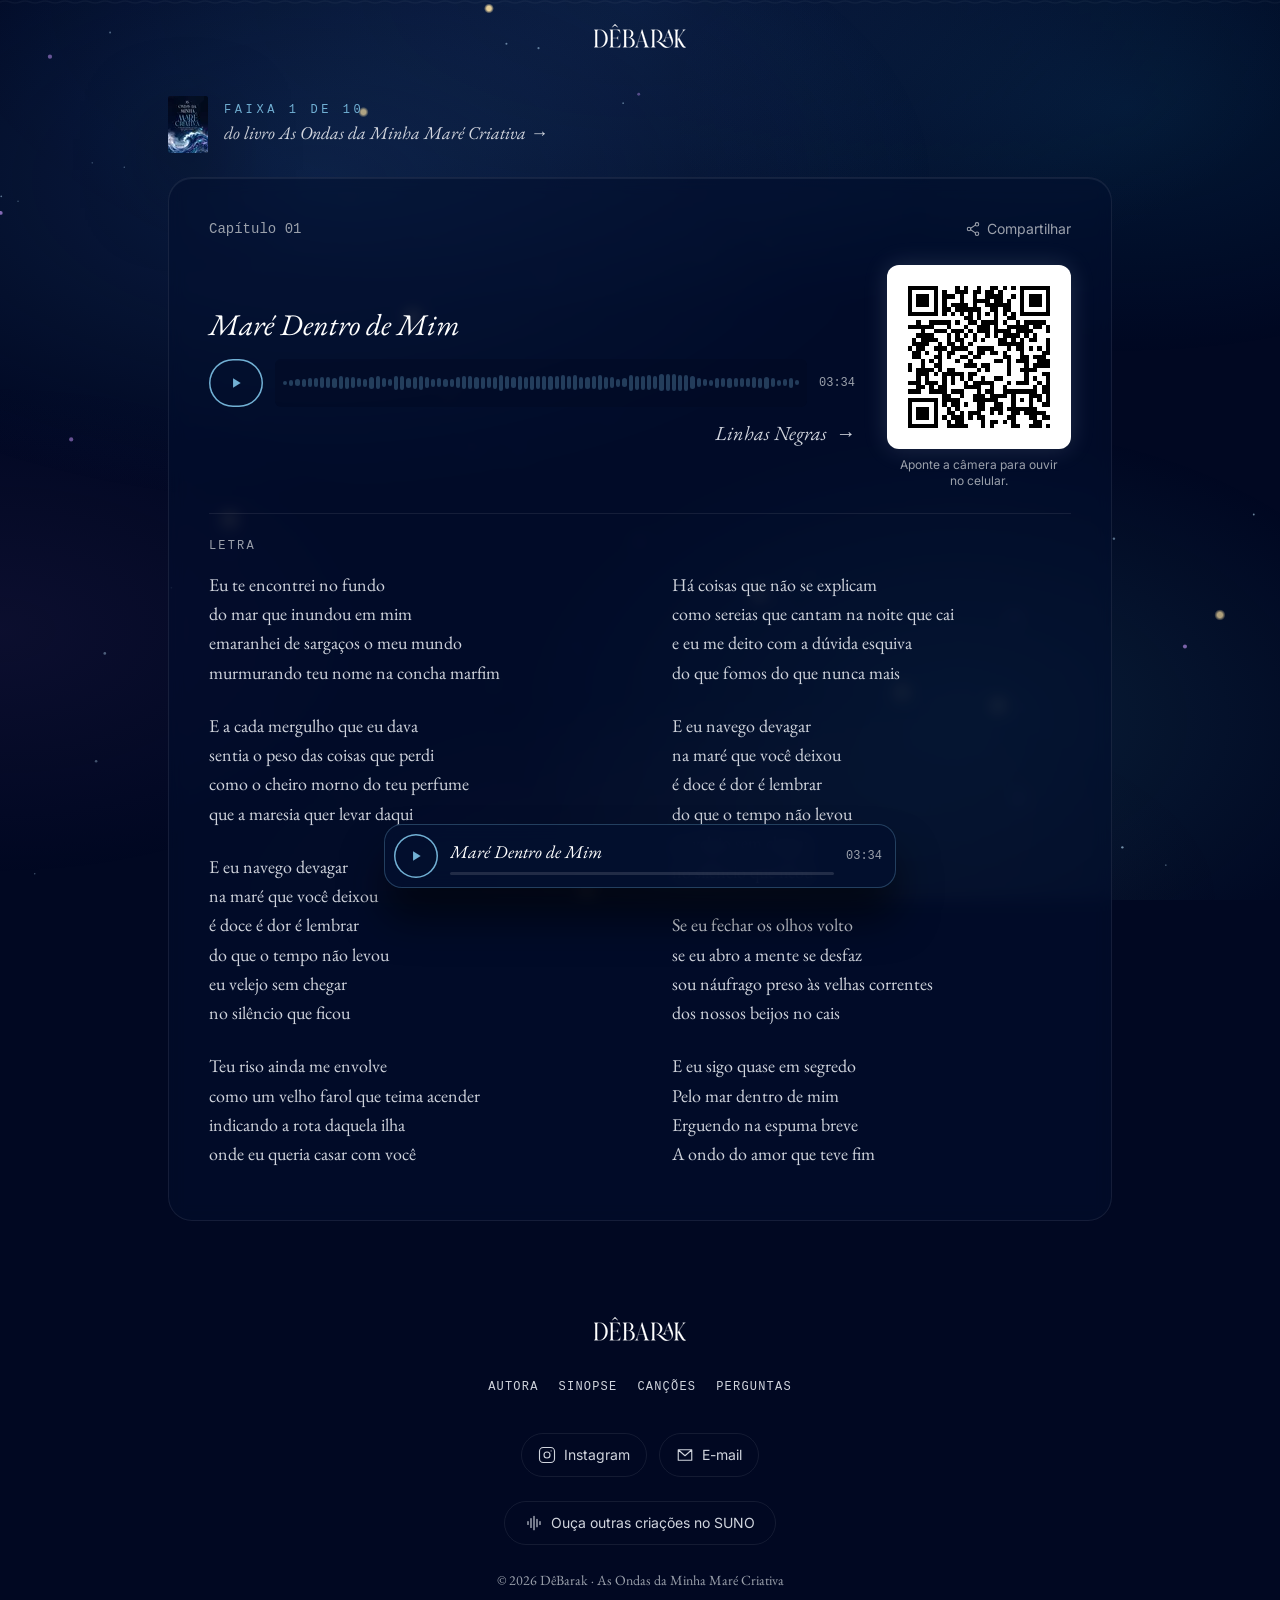
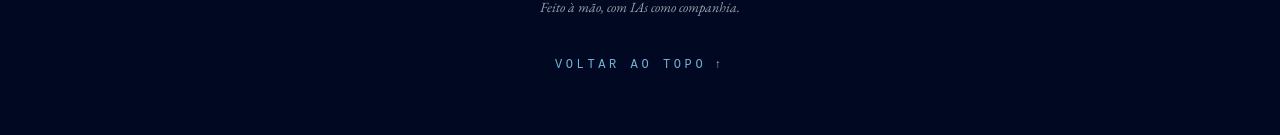
==== commit 8e81e6cd: "Deploy from debarak@917caff554dac75c49f70487b9b97af3a6934db3 debarak/debarak@917caff554dac75c49f7048" ====
--- a/t/01/index.html
+++ b/t/01/index.html
@@ -1,2 +1,2 @@
-<!DOCTYPE html><html lang="pt-BR" data-astro-cid-ju4pidww><head><meta charset="UTF-8"><meta name="viewport" content="width=device-width, initial-scale=1.0, viewport-fit=cover"><meta name="description" content="Ouça “Maré Dentro de Mim”, faixa 01 do livro As Ondas da Minha Maré Criativa, de DêBarak."><meta name="color-scheme" content="dark"><meta name="theme-color" content="#010822"><meta name="referrer" content="strict-origin-when-cross-origin"><link rel="canonical" href="https://www.debarak.com.br/t/01/"><link rel="alternate" hreflang="pt-BR" href="https://www.debarak.com.br/t/01/"><link rel="icon" type="image/svg+xml" href="/favicon.svg"><link rel="apple-touch-icon" href="/apple-touch-icon.png"><link rel="manifest" href="/manifest.webmanifest"><link rel="preload" href="/_astro/inter-latin-wght-normal.Dx4kXJAl.woff2" as="font" type="font/woff2" crossorigin><link rel="preload" href="/_astro/eb-garamond-latin-400-normal.BCNrxLz_.woff2" as="font" type="font/woff2" crossorigin><link rel="preload" href="/_astro/eb-garamond-latin-400-italic.DSEbMgZu.woff2" as="font" type="font/woff2" crossorigin><title>Maré Dentro de Mim · As Ondas da Minha Maré Criativa</title><meta property="og:type" content="website"><meta property="og:site_name" content="DêBarak"><meta property="og:title" content="Maré Dentro de Mim · As Ondas da Minha Maré Criativa"><meta property="og:description" content="Ouça “Maré Dentro de Mim”, faixa 01 do livro As Ondas da Minha Maré Criativa, de DêBarak."><meta property="og:url" content="https://www.debarak.com.br/t/01/"><meta property="og:image" content="https://www.debarak.com.br/og/01.jpg"><meta property="og:image:width" content="1200"><meta property="og:image:height" content="630"><meta property="og:image:type" content="image/jpeg"><meta property="og:image:alt" content="Capa social da faixa 01, “Maré Dentro de Mim”, do livro As Ondas da Minha Maré Criativa"><meta property="og:locale" content="pt_BR"><meta name="twitter:card" content="summary_large_image"><meta name="twitter:title" content="Maré Dentro de Mim · As Ondas da Minha Maré Criativa"><meta name="twitter:description" content="Ouça “Maré Dentro de Mim”, faixa 01 do livro As Ondas da Minha Maré Criativa, de DêBarak."><meta name="twitter:image" content="https://www.debarak.com.br/og/01.jpg"><meta name="twitter:image:alt" content="Capa social da faixa 01, “Maré Dentro de Mim”, do livro As Ondas da Minha Maré Criativa"><script type="application/ld+json">{"@context":"https://schema.org","@type":"WebSite","@id":"https://www.debarak.com.br/#website","url":"https://www.debarak.com.br/","name":"As Ondas da Minha Maré Criativa","alternateName":"DêBarak","description":"Uma obra que une palavras, música e tecnologia para transformar sentimentos em canções e inspirar novas travessias.","inLanguage":"pt-BR","publisher":{"@id":"https://www.debarak.com.br/#author"},"about":{"@id":"https://www.debarak.com.br/#book"}}</script><script type="application/ld+json">{"@context":"https://schema.org","@type":"WebPage","@id":"https://www.debarak.com.br/t/01/#webpage","url":"https://www.debarak.com.br/t/01/","name":"Maré Dentro de Mim · As Ondas da Minha Maré Criativa","description":"Ouça “Maré Dentro de Mim”, faixa 01 do livro As Ondas da Minha Maré Criativa, de DêBarak.","inLanguage":"pt-BR","isPartOf":{"@id":"https://www.debarak.com.br/#website"},"about":{"@id":"https://www.debarak.com.br/#book"},"primaryImageOfPage":"https://www.debarak.com.br/og/01.jpg"}</script><script type="application/ld+json">{"@context":"https://schema.org","@type":"Book","@id":"https://www.debarak.com.br/#book","name":"As Ondas da Minha Maré Criativa","alternateName":"A trilha sonora de uma mulher comum","description":"Uma obra que une palavras, música e tecnologia para transformar sentimentos em canções e inspirar novas travessias.","inLanguage":"pt-BR","author":{"@id":"https://www.debarak.com.br/#author"},"hasPart":{"@id":"https://www.debarak.com.br/#album"},"image":"https://www.debarak.com.br/og-image.jpg","url":"https://www.debarak.com.br/"}</script><script type="application/ld+json">{"@context":"https://schema.org","@type":"Person","@id":"https://www.debarak.com.br/#author","name":"DêBarak","description":"DêBarak é goiana, aposentada e devota fervorosa da música popular brasileira. Cantora de chuveiro por vocação e exploradora de tecnologia por natureza.","url":"https://www.debarak.com.br/","image":"https://www.debarak.com.br/_astro/author-portrait.qljSDqZ9.jpg","nationality":"BR","knowsLanguage":"pt-BR","sameAs":["https://instagram.com/debarak.ondas","https://suno.com/@debarak"]}</script><script type="application/ld+json">{"@context":"https://schema.org","@type":"MusicRecording","@id":"https://www.debarak.com.br/t/01/","url":"https://www.debarak.com.br/t/01/","name":"Maré Dentro de Mim","byArtist":{"@id":"https://www.debarak.com.br/#author"},"inAlbum":{"@id":"https://www.debarak.com.br/#album"},"duration":"PT3M34S","position":1,"audio":"https://www.debarak.com.br/audio/01-mare-dentro-de-mim.mp3"}</script><script type="application/ld+json">{"@context":"https://schema.org","@type":"MusicAlbum","@id":"https://www.debarak.com.br/#album","name":"As Ondas da Minha Maré Criativa","url":"https://www.debarak.com.br/","byArtist":{"@id":"https://www.debarak.com.br/#author"},"numTracks":10,"inLanguage":"pt-BR"}</script><meta http-equiv="content-security-policy" content="default-src 'self';img-src 'self' data:;font-src 'self';media-src 'self';connect-src 'self';object-src 'none';base-uri 'self'; script-src 'self' 'sha256-BF0290pkb3jxQsE7z00xR8Imp8X34FLC88L0lkMnrGw=' 'sha256-QzWFZi+FLIx23tnm9SBU4aEgx4x8DsuASP07mfqol/c=' 'sha256-0chmwFk0zaA528yFfGV7J9ppIpdfTPPULncDF3WG7Zs=' 'sha256-eIXWvAmxkr251LJZkjniEK5LcPF3NkapbJepohwYRIc=' 'sha256-Q2BPg90ZMplYY+FSdApNErhpWafg2hcRRbndmvxuL/Q=' 'sha256-47DEQpj8HBSa+/TImW+5JCeuQeRkm5NMpJWZG3hSuFU='; style-src 'self' ; style-src-elem 'self' 'sha256-qaEx7Vb+wpoYmX73ArfFMrRZn6Dk8BVslhyM0B7ajPk=' 'sha256-47DEQpj8HBSa+/TImW+5JCeuQeRkm5NMpJWZG3hSuFU='; style-src-attr 'unsafe-inline';"><link rel="stylesheet" href="/_astro/Nav.BOp_dcG0.css"><style>.song-bar[data-astro-cid-2jauokcc]{background-color:var(--track-accent)}.song-scrub[data-astro-cid-2jauokcc]:focus-visible{box-shadow:0 0 0 2px var(--track-accent);outline:none}.song-dock[data-astro-cid-anvv26eo]{right:.75rem;bottom:calc(.75rem + env(safe-area-inset-bottom));z-index:40;background-color:color-mix(in srgb, var(--color-night-mid) 92%, transparent);backdrop-filter:blur(10px);box-shadow:inset 0 0 0 1px color-mix(in srgb, var(--color-cover-blue) 30%, transparent), var(--drop-shadow-book);visibility:hidden;transition:transform var(--duration-reveal) var(--ease-entrance), visibility var(--duration-reveal);border-radius:1.125rem;align-items:center;gap:.75rem;padding:.625rem .875rem .625rem .625rem;display:flex;position:fixed;left:.75rem;transform:translateY(calc(100% + 2rem))}.song-dock[data-astro-cid-anvv26eo][data-visible]{visibility:visible;transform:none}.dock-track[data-astro-cid-anvv26eo]{background-color:var(--color-surface-line);border-radius:2px;height:3px;margin-top:.4rem;display:block;overflow:hidden}.dock-fill[data-astro-cid-anvv26eo]{background-color:var(--track-accent);transform-origin:0;height:100%;display:block;transform:scaleX(0)}@media (width>=48rem){.song-dock[data-astro-cid-anvv26eo]{width:32rem;left:50%;right:auto;transform:translate(-50%,calc(100% + 2rem))}.song-dock[data-astro-cid-anvv26eo][data-visible]{transform:translate(-50%)}}@media (prefers-reduced-motion:reduce){.song-dock[data-astro-cid-anvv26eo]{transition:none}}
-</style><script type="module" src="/_astro/page.CMFgH77u.js"></script></head><body id="top" class="flex min-h-svh flex-col" data-astro-cid-ju4pidww><a href="#main-content" class="bg-night-deep border-cover-blue text-cover-blue sr-only focus:not-sr-only focus:fixed focus:top-4 focus:left-4 focus:z-50 focus:rounded-md focus:border focus:px-4 focus:py-2 focus:text-sm focus:font-medium focus:outline-none" data-astro-cid-ju4pidww>Pular para o conteúdo</a><!-- Zero-sized, not display:none: url(#…) can't reliably resolve defs in a non-rendered subtree. --><svg width="0" height="0" aria-hidden="true" focusable="false" class="absolute" data-astro-cid-ju4pidww><defs data-astro-cid-ju4pidww><linearGradient id="wave-gradient" x1="0" y1="0" x2="1" y2="0" data-astro-cid-ju4pidww><stop offset="0%" style="stop-color: var(--color-nebula)" data-astro-cid-ju4pidww></stop><stop offset="55%" style="stop-color: var(--color-cover-blue)" data-astro-cid-ju4pidww></stop><stop offset="100%" style="stop-color: var(--color-moonlight)" data-astro-cid-ju4pidww></stop></linearGradient></defs></svg><div class="aurora-wash" data-anim aria-hidden="true" data-astro-cid-ju4pidww></div><div class="scroll-tide" aria-hidden="true" data-astro-cid-ju4pidww><div class="scroll-tide-fill" data-astro-cid-ju4pidww></div></div><div class="starfield pointer-events-none fixed inset-0 -z-10" data-anim aria-hidden="true" data-astro-cid-t34idrrz><svg class="absolute inset-0 h-full w-full" viewBox="0 0 100 100" preserveAspectRatio="xMidYMid slice" data-astro-cid-t34idrrz><defs data-astro-cid-t34idrrz><radialGradient id="star-glow" data-astro-cid-t34idrrz><stop offset="45%" stop-color="var(--color-star-warm)" data-astro-cid-t34idrrz></stop><stop offset="100%" stop-color="var(--color-star-warm)" stop-opacity="0" data-astro-cid-t34idrrz></stop></radialGradient></defs><g class="starfield-small" data-astro-cid-t34idrrz><circle cx="88.912" cy="91.989" r="0.054" fill="var(--color-star-cool)" opacity="0.342" data-astro-cid-t34idrrz></circle><circle cx="36.924" cy="50.031" r="0.087" fill="var(--color-star-cool)" opacity="0.581" data-astro-cid-t34idrrz></circle><circle cx="39.565" cy="18.259" r="0.08" fill="var(--color-star-cool)" opacity="0.517" data-astro-cid-t34idrrz></circle><circle cx="30.17" cy="30.006" r="0.052" fill="var(--color-star-cool)" opacity="0.55" data-astro-cid-t34idrrz></circle><circle cx="42.07" cy="18.604" r="0.083" fill="var(--color-star-cool)" opacity="0.481" data-astro-cid-t34idrrz></circle><circle cx="8.601" cy="17.387" r="0.074" fill="var(--color-star-cool)" opacity="0.409" data-astro-cid-t34idrrz></circle><circle cx="63.094" cy="59.689" r="0.104" fill="var(--color-star-cool)" opacity="0.434" data-astro-cid-t34idrrz></circle><circle cx="38.884" cy="78.843" r="0.074" fill="var(--color-star-cool)" opacity="0.356" data-astro-cid-t34idrrz></circle><circle cx="69.303" cy="8.182" r="0.063" fill="var(--color-star-cool)" opacity="0.576" data-astro-cid-t34idrrz></circle><circle cx="87.685" cy="81.04" r="0.092" fill="var(--color-star-cool)" opacity="0.592" data-astro-cid-t34idrrz></circle><circle cx="27.364" cy="30.749" r="0.06" fill="var(--color-star-cool)" opacity="0.506" data-astro-cid-t34idrrz></circle><circle cx="21.672" cy="90.643" r="0.107" fill="var(--color-star-cool)" opacity="0.417" data-astro-cid-t34idrrz></circle><circle cx="3.943" cy="94.056" r="0.074" fill="var(--color-star-cool)" opacity="0.426" data-astro-cid-t34idrrz></circle><circle cx="7.51" cy="74.321" r="0.101" fill="var(--color-star-cool)" opacity="0.331" data-astro-cid-t34idrrz></circle><circle cx="65.707" cy="64.772" r="0.087" fill="var(--color-star-cool)" opacity="0.534" data-astro-cid-t34idrrz></circle><circle cx="11.867" cy="98.74" r="0.052" fill="var(--color-star-cool)" opacity="0.534" data-astro-cid-t34idrrz></circle><circle cx="79.324" cy="9.561" r="0.077" fill="var(--color-star-cool)" opacity="0.431" data-astro-cid-t34idrrz></circle><circle cx="1.409" cy="30.566" r="0.061" fill="var(--color-star-cool)" opacity="0.326" data-astro-cid-t34idrrz></circle><circle cx="11.458" cy="95.09" r="0.084" fill="var(--color-star-cool)" opacity="0.318" data-astro-cid-t34idrrz></circle><circle cx="42.803" cy="36.466" r="0.108" fill="var(--color-star-cool)" opacity="0.507" data-astro-cid-t34idrrz></circle><circle cx="28.778" cy="88.028" r="0.09" fill="var(--color-star-cool)" opacity="0.393" data-astro-cid-t34idrrz></circle><circle cx="2.716" cy="83.107" r="0.052" fill="var(--color-star-cool)" opacity="0.376" data-astro-cid-t34idrrz></circle><circle cx="97.95" cy="55.039" r="0.073" fill="var(--color-star-cool)" opacity="0.557" data-astro-cid-t34idrrz></circle><circle cx="47.814" cy="37.156" r="0.054" fill="var(--color-star-cool)" opacity="0.435" data-astro-cid-t34idrrz></circle><circle cx="85.64" cy="62.791" r="0.075" fill="var(--color-star-cool)" opacity="0.41" data-astro-cid-t34idrrz></circle><circle cx="44.763" cy="65.278" r="0.094" fill="var(--color-star-cool)" opacity="0.582" data-astro-cid-t34idrrz></circle><circle cx="58.516" cy="77.951" r="0.073" fill="var(--color-star-cool)" opacity="0.451" data-astro-cid-t34idrrz></circle><circle cx="60.231" cy="34.141" r="0.092" fill="var(--color-star-cool)" opacity="0.418" data-astro-cid-t34idrrz></circle><circle cx="83.243" cy="67.184" r="0.05" fill="var(--color-star-cool)" opacity="0.582" data-astro-cid-t34idrrz></circle><circle cx="60.885" cy="10.412" r="0.088" fill="var(--color-star-cool)" opacity="0.443" data-astro-cid-t34idrrz></circle><circle cx="26.489" cy="97.158" r="0.105" fill="var(--color-star-cool)" opacity="0.402" data-astro-cid-t34idrrz></circle><circle cx="13.39" cy="60.757" r="0.061" fill="var(--color-star-cool)" opacity="0.557" data-astro-cid-t34idrrz></circle><circle cx="54.92" cy="34.54" r="0.097" fill="var(--color-star-cool)" opacity="0.41" data-astro-cid-t34idrrz></circle><circle cx="84.414" cy="51.842" r="0.052" fill="var(--color-star-cool)" opacity="0.36" data-astro-cid-t34idrrz></circle><circle cx="35.203" cy="45.996" r="0.067" fill="var(--color-star-cool)" opacity="0.507" data-astro-cid-t34idrrz></circle><circle cx="40.622" cy="50.335" r="0.101" fill="var(--color-star-cool)" opacity="0.352" data-astro-cid-t34idrrz></circle><circle cx="34.005" cy="98.192" r="0.055" fill="var(--color-star-cool)" opacity="0.594" data-astro-cid-t34idrrz></circle><circle cx="48.683" cy="22.902" r="0.068" fill="var(--color-star-cool)" opacity="0.433" data-astro-cid-t34idrrz></circle><circle cx="17.991" cy="57.796" r="0.1" fill="var(--color-star-cool)" opacity="0.569" data-astro-cid-t34idrrz></circle><circle cx="75.262" cy="36.209" r="0.052" fill="var(--color-star-cool)" opacity="0.502" data-astro-cid-t34idrrz></circle><circle cx="53.83" cy="91.474" r="0.064" fill="var(--color-star-cool)" opacity="0.333" data-astro-cid-t34idrrz></circle><circle cx="87.027" cy="56.924" r="0.094" fill="var(--color-star-cool)" opacity="0.461" data-astro-cid-t34idrrz></circle><circle cx="8.187" cy="65.893" r="0.105" fill="var(--color-star-cool)" opacity="0.386" data-astro-cid-t34idrrz></circle><circle cx="50.643" cy="51.713" r="0.054" fill="var(--color-star-cool)" opacity="0.508" data-astro-cid-t34idrrz></circle><circle cx="47.729" cy="47.719" r="0.084" fill="var(--color-star-cool)" opacity="0.327" data-astro-cid-t34idrrz></circle><circle cx="32.778" cy="87.243" r="0.092" fill="var(--color-star-cool)" opacity="0.544" data-astro-cid-t34idrrz></circle><circle cx="39.123" cy="3.619" r="0.1" fill="var(--color-star-cool)" opacity="0.358" data-astro-cid-t34idrrz></circle><circle cx="0.098" cy="30.18" r="0.068" fill="var(--color-star-cool)" opacity="0.469" data-astro-cid-t34idrrz></circle><circle cx="49.035" cy="0.26" r="0.075" fill="var(--color-star-cool)" opacity="0.378" data-astro-cid-t34idrrz></circle><circle cx="19.27" cy="47.192" r="0.081" fill="var(--color-star-cool)" opacity="0.483" data-astro-cid-t34idrrz></circle><circle cx="44.133" cy="4.309" r="0.107" fill="var(--color-star-cool)" opacity="0.586" data-astro-cid-t34idrrz></circle><circle cx="56.96" cy="4.944" r="0.052" fill="var(--color-star-cool)" opacity="0.486" data-astro-cid-t34idrrz></circle><circle cx="91.083" cy="82.431" r="0.057" fill="var(--color-star-cool)" opacity="0.583" data-astro-cid-t34idrrz></circle><circle cx="79.835" cy="70.103" r="0.081" fill="var(--color-star-cool)" opacity="0.378" data-astro-cid-t34idrrz></circle><circle cx="56.551" cy="1.294" r="0.085" fill="var(--color-star-cool)" opacity="0.57" data-astro-cid-t34idrrz></circle><circle cx="54.563" cy="9.337" r="0.088" fill="var(--color-star-cool)" opacity="0.359" data-astro-cid-t34idrrz></circle><circle cx="7.204" cy="27.565" r="0.05" fill="var(--color-star-cool)" opacity="0.445" data-astro-cid-t34idrrz></circle><circle cx="47.809" cy="89.311" r="0.052" fill="var(--color-star-cool)" opacity="0.328" data-astro-cid-t34idrrz></circle><circle cx="9.709" cy="27.909" r="0.054" fill="var(--color-star-cool)" opacity="0.409" data-astro-cid-t34idrrz></circle><circle cx="26.24" cy="76.693" r="0.075" fill="var(--color-star-cool)" opacity="0.487" data-astro-cid-t34idrrz></circle></g><g class="starfield-medium" data-astro-cid-t34idrrz><circle cx="92.575" cy="65.354" r="0.158" fill="var(--color-star-violet)" style="--star-opacity:0.675;--twinkle-delay:5.909s;--twinkle-duration:5.033s;" data-astro-cid-t34idrrz></circle><circle cx="12.501" cy="91.606" r="0.136" fill="var(--color-star-violet)" style="--star-opacity:0.518;--twinkle-delay:4.577s;--twinkle-duration:4.175s;" data-astro-cid-t34idrrz></circle><circle cx="31.5" cy="5.822" r="0.152" fill="var(--color-star-violet)" style="--star-opacity:0.747;--twinkle-delay:1.189s;--twinkle-duration:5.503s;" data-astro-cid-t34idrrz></circle><circle cx="82.907" cy="41.334" r="0.148" fill="var(--color-star-violet)" style="--star-opacity:0.428;--twinkle-delay:3.746s;--twinkle-duration:6.35s;" data-astro-cid-t34idrrz></circle><circle cx="0.055" cy="31.475" r="0.154" fill="var(--color-star-violet)" style="--star-opacity:0.729;--twinkle-delay:2.247s;--twinkle-duration:4.048s;" data-astro-cid-t34idrrz></circle><circle cx="16.277" cy="9.579" r="0.108" fill="var(--color-star-violet)" style="--star-opacity:0.715;--twinkle-delay:4.692s;--twinkle-duration:3.931s;" data-astro-cid-t34idrrz></circle><circle cx="64.906" cy="8.98" r="0.131" fill="var(--color-star-violet)" style="--star-opacity:0.503;--twinkle-delay:1.082s;--twinkle-duration:3.333s;" data-astro-cid-t34idrrz></circle><circle cx="79.276" cy="63.011" r="0.164" fill="var(--color-star-violet)" style="--star-opacity:0.56;--twinkle-delay:5.417s;--twinkle-duration:3.587s;" data-astro-cid-t34idrrz></circle><circle cx="92.719" cy="5.004" r="0.146" fill="var(--color-star-violet)" style="--star-opacity:0.653;--twinkle-delay:1.696s;--twinkle-duration:6.026s;" data-astro-cid-t34idrrz></circle><circle cx="38.571" cy="68.293" r="0.107" fill="var(--color-star-violet)" style="--star-opacity:0.549;--twinkle-delay:3.919s;--twinkle-duration:3.984s;" data-astro-cid-t34idrrz></circle><circle cx="50.163" cy="86.213" r="0.167" fill="var(--color-star-violet)" style="--star-opacity:0.713;--twinkle-delay:2.087s;--twinkle-duration:6.793s;" data-astro-cid-t34idrrz></circle><circle cx="60.829" cy="92.095" r="0.176" fill="var(--color-star-violet)" style="--star-opacity:0.563;--twinkle-delay:4.199s;--twinkle-duration:3.788s;" data-astro-cid-t34idrrz></circle><circle cx="3.903" cy="19.273" r="0.165" fill="var(--color-star-violet)" style="--star-opacity:0.565;--twinkle-delay:0.256s;--twinkle-duration:4.301s;" data-astro-cid-t34idrrz></circle><circle cx="12.717" cy="1.082" r="0.162" fill="var(--color-star-violet)" style="--star-opacity:0.486;--twinkle-delay:4.257s;--twinkle-duration:5.666s;" data-astro-cid-t34idrrz></circle><circle cx="20.605" cy="70.853" r="0.109" fill="var(--color-star-violet)" style="--star-opacity:0.443;--twinkle-delay:0.202s;--twinkle-duration:5.216s;" data-astro-cid-t34idrrz></circle><circle cx="60.901" cy="61.92" r="0.125" fill="var(--color-star-violet)" style="--star-opacity:0.552;--twinkle-delay:2.092s;--twinkle-duration:4.284s;" data-astro-cid-t34idrrz></circle><circle cx="66.938" cy="7.617" r="0.15" fill="var(--color-star-violet)" style="--star-opacity:0.58;--twinkle-delay:5.927s;--twinkle-duration:4.205s;" data-astro-cid-t34idrrz></circle><circle cx="72.048" cy="41.277" r="0.125" fill="var(--color-star-violet)" style="--star-opacity:0.644;--twinkle-delay:1.705s;--twinkle-duration:6.31s;" data-astro-cid-t34idrrz></circle><circle cx="9.566" cy="96.233" r="0.168" fill="var(--color-star-violet)" style="--star-opacity:0.51;--twinkle-delay:3.429s;--twinkle-duration:3.935s;" data-astro-cid-t34idrrz></circle><circle cx="12.825" cy="5.819" r="0.131" fill="var(--color-star-violet)" style="--star-opacity:0.645;--twinkle-delay:1.096s;--twinkle-duration:6.411s;" data-astro-cid-t34idrrz></circle><circle cx="15.158" cy="3.368" r="0.133" fill="var(--color-star-violet)" style="--star-opacity:0.466;--twinkle-delay:2.709s;--twinkle-duration:3.072s;" data-astro-cid-t34idrrz></circle><circle cx="49.898" cy="22.213" r="0.114" fill="var(--color-star-violet)" style="--star-opacity:0.439;--twinkle-delay:4.265s;--twinkle-duration:3.252s;" data-astro-cid-t34idrrz></circle><circle cx="50.379" cy="95.688" r="0.104" fill="var(--color-star-violet)" style="--star-opacity:0.681;--twinkle-delay:1.766s;--twinkle-duration:4.283s;" data-astro-cid-t34idrrz></circle><circle cx="49.934" cy="57.126" r="0.133" fill="var(--color-star-violet)" style="--star-opacity:0.609;--twinkle-delay:3.212s;--twinkle-duration:3.5s;" data-astro-cid-t34idrrz></circle><circle cx="81.896" cy="39.86" r="0.142" fill="var(--color-star-violet)" style="--star-opacity:0.689;--twinkle-delay:4.602s;--twinkle-duration:6.235s;" data-astro-cid-t34idrrz></circle><circle cx="79.6" cy="77.224" r="0.159" fill="var(--color-star-violet)" style="--star-opacity:0.688;--twinkle-delay:1.936s;--twinkle-duration:5.822s;" data-astro-cid-t34idrrz></circle><circle cx="76.377" cy="2.55" r="0.126" fill="var(--color-star-violet)" style="--star-opacity:0.723;--twinkle-delay:3.215s;--twinkle-duration:3.595s;" data-astro-cid-t34idrrz></circle><circle cx="5.562" cy="49.173" r="0.162" fill="var(--color-star-violet)" style="--star-opacity:0.56;--twinkle-delay:4.438s;--twinkle-duration:4.885s;" data-astro-cid-t34idrrz></circle></g><g class="starfield-large" data-astro-cid-t34idrrz><circle cx="4.213" cy="5.901" r="0.328" fill="url(#star-glow)" style="--star-opacity:0.745;--twinkle-delay:0.033s;--twinkle-duration:3.013s;" data-astro-cid-t34idrrz></circle><circle cx="93.891" cy="5.61" r="0.56" fill="url(#star-glow)" style="--star-opacity:0.819;--twinkle-delay:1.553s;--twinkle-duration:5.538s;" data-astro-cid-t34idrrz></circle><circle cx="38.2" cy="15.505" r="0.39" fill="url(#star-glow)" style="--star-opacity:0.891;--twinkle-delay:4.35s;--twinkle-duration:3.138s;" data-astro-cid-t34idrrz></circle><circle cx="70.471" cy="68.918" r="0.378" fill="url(#star-glow)" style="--star-opacity:0.725;--twinkle-delay:4.426s;--twinkle-duration:5.144s;" data-astro-cid-t34idrrz></circle><circle cx="24.038" cy="99.183" r="0.362" fill="url(#star-glow)" style="--star-opacity:0.79;--twinkle-delay:3.778s;--twinkle-duration:4.892s;" data-astro-cid-t34idrrz></circle><circle cx="32.235" cy="39.633" r="0.426" fill="url(#star-glow)" style="--star-opacity:0.852;--twinkle-delay:4.409s;--twinkle-duration:3.714s;" data-astro-cid-t34idrrz></circle><circle cx="28.395" cy="23.601" r="0.408" fill="url(#star-glow)" style="--star-opacity:0.677;--twinkle-delay:2.318s;--twinkle-duration:6.943s;" data-astro-cid-t34idrrz></circle><circle cx="45.851" cy="84.422" r="0.386" fill="url(#star-glow)" style="--star-opacity:0.732;--twinkle-delay:5.504s;--twinkle-duration:3.913s;" data-astro-cid-t34idrrz></circle><circle cx="17.937" cy="55.427" r="0.442" fill="url(#star-glow)" style="--star-opacity:0.784;--twinkle-delay:3.968s;--twinkle-duration:3.957s;" data-astro-cid-t34idrrz></circle><circle cx="77.986" cy="69.952" r="0.418" fill="url(#star-glow)" style="--star-opacity:0.599;--twinkle-delay:5.71s;--twinkle-duration:4.408s;" data-astro-cid-t34idrrz></circle><circle cx="59.331" cy="61.328" r="0.39" fill="url(#star-glow)" style="--star-opacity:0.645;--twinkle-delay:0.729s;--twinkle-duration:6.6s;" data-astro-cid-t34idrrz></circle><circle cx="95.306" cy="62.889" r="0.44" fill="url(#star-glow)" style="--star-opacity:0.687;--twinkle-delay:3.027s;--twinkle-duration:3.866s;" data-astro-cid-t34idrrz></circle></g></svg></div><header class="absolute inset-x-0 top-0 z-30"><div class="page-container flex items-center justify-center pt-[calc(1.5rem+env(safe-area-inset-top))] pb-6"><!-- `-m-2 p-2` enlarges the tap target without changing layout. --><a href="/" class="-m-2 flex items-center p-2 transition-opacity active:opacity-70" aria-label="DêBarak"><img src="/_astro/wordmark.DsOjPOXy_Z1fRK1r.webp" srcset="/_astro/wordmark.DsOjPOXy_Z1fRK1r.webp 1x, /_astro/wordmark.DsOjPOXy_O6jW4.webp 2x" alt loading="eager" decoding="async" width="92" height="24" class="h-5 w-auto md:h-6"></a></div></header><!-- `min-h-full` on a child computes to zero here (main's height is auto); use `centerMain`. --><main id="main-content" class="flex-1 flex flex-col" data-astro-cid-ju4pidww><div class="flex flex-1 flex-col"><section class="page-container my-auto flex w-full flex-col gap-4 pt-20 pb-6 md:gap-6 md:pt-24 md:pb-12"><a href="/" class="group flex items-center gap-4"><img src="/_astro/book-cover.D2BoXesk_Z4ji7c.webp" srcset="/_astro/book-cover.D2BoXesk_Z1hbP4J.webp 40w, /_astro/book-cover.D2BoXesk_Z12WPbr.webp 80w" alt sizes="40px" loading="lazy" decoding="async" width="1080" height="1526" class="drop-shadow-book hidden h-auto w-10 rounded-xs md:block"><span class="flex flex-col"><span class="eyebrow-sm text-cover-blue">Faixa 1 de 10</span><span class="group-hover:text-cover-blue font-serif text-base text-neutral-300 italic transition-colors md:text-lg">do livro As Ondas da Minha Maré Criativa →</span></span></a><article class="song-slide track-tinted"><div class="panel-md flex flex-col gap-6"><header class="flex items-center justify-between gap-4"><p class="flex min-w-0 items-baseline gap-2 font-mono text-sm text-neutral-400"><span class="truncate">Capítulo <span class="tabular-nums">01</span></span></p><!-- `-m-3 p-3` enlarges the tap target without changing layout. --><button type="button" data-track-share data-share-title="Maré Dentro de Mim" class="hover:text-cover-blue -m-3 flex items-center gap-1.5 p-3 text-sm text-neutral-400 transition-colors" aria-label="Compartilhar Maré Dentro de Mim"><svg width="16" height="16" viewBox="0 0 24 24" fill="none" stroke="currentColor" stroke-width="1.6" stroke-linecap="round" stroke-linejoin="round" aria-hidden="true"><circle cx="18" cy="5" r="2.6"></circle><circle cx="6" cy="12" r="2.6"></circle><circle cx="18" cy="19" r="2.6"></circle><line x1="8.5" y1="10.8" x2="15.5" y2="6.2"></line><line x1="8.5" y1="13.2" x2="15.5" y2="17.8"></line></svg><span data-share-label aria-live="polite">Compartilhar</span></button></header><div class="flex flex-col gap-4 md:flex-row md:items-center md:gap-8"><div class="flex min-w-0 flex-1 flex-col gap-4"><h1 class="font-serif text-2xl text-white italic md:text-3xl">Maré Dentro de Mim</h1><div class="flex flex-col gap-3" data-astro-cid-2jauokcc><audio id="track-01" preload="none" src="/audio/01-mare-dentro-de-mim.mp3" data-track-number="01" data-astro-cid-2jauokcc></audio><div class="flex items-center gap-3" data-astro-cid-2jauokcc><button type="button" class="song-play-btn play-ring flex h-11 shrink-0 items-center justify-center rounded-full px-5 md:h-12" data-audio-target="track-01" data-state="idle" data-song-label="Maré Dentro de Mim" data-song-artist="DêBarak" data-song-album="As Ondas da Minha Maré Criativa" data-song-artwork="/_astro/book-cover.D2BoXesk.jpg" data-song-artwork-sizes="1080x1526" aria-label="Ouvir Maré Dentro de Mim" data-astro-cid-2jauokcc><svg class="play-icon" width="14" height="14" viewBox="0 0 24 24" fill="currentColor" aria-hidden="true"><path d="M7 4l13 8-13 8z"></path></svg><svg class="pause-icon" width="14" height="14" viewBox="0 0 24 24" fill="currentColor" aria-hidden="true"><path d="M6 4h4v16H6zM14 4h4v16h-4z"></path></svg><svg class="loading-icon" width="14" height="14" viewBox="0 0 24 24" fill="none" aria-hidden="true"><circle cx="12" cy="12" r="9" stroke="currentColor" stroke-width="2.5" opacity="0.25"></circle><path d="M21 12a9 9 0 0 0-9-9" stroke="currentColor" stroke-width="2.5" stroke-linecap="round"></path></svg></button><div class="song-scrub bg-night-deep/40 hover:bg-night-deep/60 flex h-11 flex-1 cursor-pointer touch-pan-y items-center gap-[2px] overflow-hidden rounded-md px-2 transition-colors outline-none md:h-12" data-song-scrub role="slider" tabindex="0" aria-label="Posição em Maré Dentro de Mim. Setas movem 5 segundos." aria-valuemin="0" aria-valuemax="100" aria-valuenow="0" aria-valuetext="0:00" aria-orientation="horizontal" data-astro-cid-2jauokcc><span class="song-bar min-w-px flex-1 rounded-full" style="height:4px;opacity:0.3;" data-base-height="4" data-astro-cid-2jauokcc></span><span class="song-bar min-w-px flex-1 rounded-full" style="height:6px;opacity:0.3;" data-base-height="6" data-astro-cid-2jauokcc></span><span class="song-bar min-w-px flex-1 rounded-full" style="height:7px;opacity:0.3;" data-base-height="7" data-astro-cid-2jauokcc></span><span class="song-bar min-w-px flex-1 rounded-full" style="height:8px;opacity:0.3;" data-base-height="8" data-astro-cid-2jauokcc></span><span class="song-bar min-w-px flex-1 rounded-full" style="height:9px;opacity:0.3;" data-base-height="9" data-astro-cid-2jauokcc></span><span class="song-bar min-w-px flex-1 rounded-full" style="height:9px;opacity:0.3;" data-base-height="9" data-astro-cid-2jauokcc></span><span class="song-bar min-w-px flex-1 rounded-full" style="height:11px;opacity:0.3;" data-base-height="11" data-astro-cid-2jauokcc></span><span class="song-bar min-w-px flex-1 rounded-full" style="height:11px;opacity:0.3;" data-base-height="11" data-astro-cid-2jauokcc></span><span class="song-bar min-w-px flex-1 rounded-full" style="height:10px;opacity:0.3;" data-base-height="10" data-astro-cid-2jauokcc></span><span class="song-bar min-w-px flex-1 rounded-full" style="height:13px;opacity:0.3;" data-base-height="13" data-astro-cid-2jauokcc></span><span class="song-bar min-w-px flex-1 rounded-full" style="height:12px;opacity:0.3;" data-base-height="12" data-astro-cid-2jauokcc></span><span class="song-bar min-w-px flex-1 rounded-full" style="height:11px;opacity:0.3;" data-base-height="11" data-astro-cid-2jauokcc></span><span class="song-bar min-w-px flex-1 rounded-full" style="height:9px;opacity:0.3;" data-base-height="9" data-astro-cid-2jauokcc></span><span class="song-bar min-w-px flex-1 rounded-full" style="height:8px;opacity:0.3;" data-base-height="8" data-astro-cid-2jauokcc></span><span class="song-bar min-w-px flex-1 rounded-full" style="height:12px;opacity:0.3;" data-base-height="12" data-astro-cid-2jauokcc></span><span class="song-bar min-w-px flex-1 rounded-full" style="height:13px;opacity:0.3;" data-base-height="13" data-astro-cid-2jauokcc></span><span class="song-bar min-w-px flex-1 rounded-full" style="height:9px;opacity:0.3;" data-base-height="9" data-astro-cid-2jauokcc></span><span class="song-bar min-w-px flex-1 rounded-full" style="height:7px;opacity:0.3;" data-base-height="7" data-astro-cid-2jauokcc></span><span class="song-bar min-w-px flex-1 rounded-full" style="height:14px;opacity:0.3;" data-base-height="14" data-astro-cid-2jauokcc></span><span class="song-bar min-w-px flex-1 rounded-full" style="height:14px;opacity:0.3;" data-base-height="14" data-astro-cid-2jauokcc></span><span class="song-bar min-w-px flex-1 rounded-full" style="height:10px;opacity:0.3;" data-base-height="10" data-astro-cid-2jauokcc></span><span class="song-bar min-w-px flex-1 rounded-full" style="height:12px;opacity:0.3;" data-base-height="12" data-astro-cid-2jauokcc></span><span class="song-bar min-w-px flex-1 rounded-full" style="height:14px;opacity:0.3;" data-base-height="14" data-astro-cid-2jauokcc></span><span class="song-bar min-w-px flex-1 rounded-full" style="height:11px;opacity:0.3;" data-base-height="11" data-astro-cid-2jauokcc></span><span class="song-bar min-w-px flex-1 rounded-full" style="height:8px;opacity:0.3;" data-base-height="8" data-astro-cid-2jauokcc></span><span class="song-bar min-w-px flex-1 rounded-full" style="height:9px;opacity:0.3;" data-base-height="9" data-astro-cid-2jauokcc></span><span class="song-bar min-w-px flex-1 rounded-full" style="height:8px;opacity:0.3;" data-base-height="8" data-astro-cid-2jauokcc></span><span class="song-bar min-w-px flex-1 rounded-full" style="height:8px;opacity:0.3;" data-base-height="8" data-astro-cid-2jauokcc></span><span class="song-bar min-w-px flex-1 rounded-full" style="height:11px;opacity:0.3;" data-base-height="11" data-astro-cid-2jauokcc></span><span class="song-bar min-w-px flex-1 rounded-full" style="height:13px;opacity:0.3;" data-base-height="13" data-astro-cid-2jauokcc></span><span class="song-bar min-w-px flex-1 rounded-full" style="height:13px;opacity:0.3;" data-base-height="13" data-astro-cid-2jauokcc></span><span class="song-bar min-w-px flex-1 rounded-full" style="height:12px;opacity:0.3;" data-base-height="12" data-astro-cid-2jauokcc></span><span class="song-bar min-w-px flex-1 rounded-full" style="height:12px;opacity:0.3;" data-base-height="12" data-astro-cid-2jauokcc></span><span class="song-bar min-w-px flex-1 rounded-full" style="height:11px;opacity:0.3;" data-base-height="11" data-astro-cid-2jauokcc></span><span class="song-bar min-w-px flex-1 rounded-full" style="height:12px;opacity:0.3;" data-base-height="12" data-astro-cid-2jauokcc></span><span class="song-bar min-w-px flex-1 rounded-full" style="height:16px;opacity:0.3;" data-base-height="16" data-astro-cid-2jauokcc></span><span class="song-bar min-w-px flex-1 rounded-full" style="height:13px;opacity:0.3;" data-base-height="13" data-astro-cid-2jauokcc></span><span class="song-bar min-w-px flex-1 rounded-full" style="height:11px;opacity:0.3;" data-base-height="11" data-astro-cid-2jauokcc></span><span class="song-bar min-w-px flex-1 rounded-full" style="height:14px;opacity:0.3;" data-base-height="14" data-astro-cid-2jauokcc></span><span class="song-bar min-w-px flex-1 rounded-full" style="height:12px;opacity:0.3;" data-base-height="12" data-astro-cid-2jauokcc></span><span class="song-bar min-w-px flex-1 rounded-full" style="height:14px;opacity:0.3;" data-base-height="14" data-astro-cid-2jauokcc></span><span class="song-bar min-w-px flex-1 rounded-full" style="height:13px;opacity:0.3;" data-base-height="13" data-astro-cid-2jauokcc></span><span class="song-bar min-w-px flex-1 rounded-full" style="height:14px;opacity:0.3;" data-base-height="14" data-astro-cid-2jauokcc></span><span class="song-bar min-w-px flex-1 rounded-full" style="height:14px;opacity:0.3;" data-base-height="14" data-astro-cid-2jauokcc></span><span class="song-bar min-w-px flex-1 rounded-full" style="height:13px;opacity:0.3;" data-base-height="13" data-astro-cid-2jauokcc></span><span class="song-bar min-w-px flex-1 rounded-full" style="height:15px;opacity:0.3;" data-base-height="15" data-astro-cid-2jauokcc></span><span class="song-bar min-w-px flex-1 rounded-full" style="height:13px;opacity:0.3;" data-base-height="13" data-astro-cid-2jauokcc></span><span class="song-bar min-w-px flex-1 rounded-full" style="height:15px;opacity:0.3;" data-base-height="15" data-astro-cid-2jauokcc></span><span class="song-bar min-w-px flex-1 rounded-full" style="height:12px;opacity:0.3;" data-base-height="12" data-astro-cid-2jauokcc></span><span class="song-bar min-w-px flex-1 rounded-full" style="height:12px;opacity:0.3;" data-base-height="12" data-astro-cid-2jauokcc></span><span class="song-bar min-w-px flex-1 rounded-full" style="height:13px;opacity:0.3;" data-base-height="13" data-astro-cid-2jauokcc></span><span class="song-bar min-w-px flex-1 rounded-full" style="height:15px;opacity:0.3;" data-base-height="15" data-astro-cid-2jauokcc></span><span class="song-bar min-w-px flex-1 rounded-full" style="height:12px;opacity:0.3;" data-base-height="12" data-astro-cid-2jauokcc></span><span class="song-bar min-w-px flex-1 rounded-full" style="height:11px;opacity:0.3;" data-base-height="11" data-astro-cid-2jauokcc></span><span class="song-bar min-w-px flex-1 rounded-full" style="height:8px;opacity:0.3;" data-base-height="8" data-astro-cid-2jauokcc></span><span class="song-bar min-w-px flex-1 rounded-full" style="height:9px;opacity:0.3;" data-base-height="9" data-astro-cid-2jauokcc></span><span class="song-bar min-w-px flex-1 rounded-full" style="height:16px;opacity:0.3;" data-base-height="16" data-astro-cid-2jauokcc></span><span class="song-bar min-w-px flex-1 rounded-full" style="height:14px;opacity:0.3;" data-base-height="14" data-astro-cid-2jauokcc></span><span class="song-bar min-w-px flex-1 rounded-full" style="height:14px;opacity:0.3;" data-base-height="14" data-astro-cid-2jauokcc></span><span class="song-bar min-w-px flex-1 rounded-full" style="height:15px;opacity:0.3;" data-base-height="15" data-astro-cid-2jauokcc></span><span class="song-bar min-w-px flex-1 rounded-full" style="height:13px;opacity:0.3;" data-base-height="13" data-astro-cid-2jauokcc></span><span class="song-bar min-w-px flex-1 rounded-full" style="height:17px;opacity:0.3;" data-base-height="17" data-astro-cid-2jauokcc></span><span class="song-bar min-w-px flex-1 rounded-full" style="height:17px;opacity:0.3;" data-base-height="17" data-astro-cid-2jauokcc></span><span class="song-bar min-w-px flex-1 rounded-full" style="height:17px;opacity:0.3;" data-base-height="17" data-astro-cid-2jauokcc></span><span class="song-bar min-w-px flex-1 rounded-full" style="height:16px;opacity:0.3;" data-base-height="16" data-astro-cid-2jauokcc></span><span class="song-bar min-w-px flex-1 rounded-full" style="height:16px;opacity:0.3;" data-base-height="16" data-astro-cid-2jauokcc></span><span class="song-bar min-w-px flex-1 rounded-full" style="height:13px;opacity:0.3;" data-base-height="13" data-astro-cid-2jauokcc></span><span class="song-bar min-w-px flex-1 rounded-full" style="height:9px;opacity:0.3;" data-base-height="9" data-astro-cid-2jauokcc></span><span class="song-bar min-w-px flex-1 rounded-full" style="height:7px;opacity:0.3;" data-base-height="7" data-astro-cid-2jauokcc></span><span class="song-bar min-w-px flex-1 rounded-full" style="height:6px;opacity:0.3;" data-base-height="6" data-astro-cid-2jauokcc></span><span class="song-bar min-w-px flex-1 rounded-full" style="height:10px;opacity:0.3;" data-base-height="10" data-astro-cid-2jauokcc></span><span class="song-bar min-w-px flex-1 rounded-full" style="height:9px;opacity:0.3;" data-base-height="9" data-astro-cid-2jauokcc></span><span class="song-bar min-w-px flex-1 rounded-full" style="height:10px;opacity:0.3;" data-base-height="10" data-astro-cid-2jauokcc></span><span class="song-bar min-w-px flex-1 rounded-full" style="height:9px;opacity:0.3;" data-base-height="9" data-astro-cid-2jauokcc></span><span class="song-bar min-w-px flex-1 rounded-full" style="height:9px;opacity:0.3;" data-base-height="9" data-astro-cid-2jauokcc></span><span class="song-bar min-w-px flex-1 rounded-full" style="height:9px;opacity:0.3;" data-base-height="9" data-astro-cid-2jauokcc></span><span class="song-bar min-w-px flex-1 rounded-full" style="height:11px;opacity:0.3;" data-base-height="11" data-astro-cid-2jauokcc></span><span class="song-bar min-w-px flex-1 rounded-full" style="height:10px;opacity:0.3;" data-base-height="10" data-astro-cid-2jauokcc></span><span class="song-bar min-w-px flex-1 rounded-full" style="height:12px;opacity:0.3;" data-base-height="12" data-astro-cid-2jauokcc></span><span class="song-bar min-w-px flex-1 rounded-full" style="height:9px;opacity:0.3;" data-base-height="9" data-astro-cid-2jauokcc></span><span class="song-bar min-w-px flex-1 rounded-full" style="height:6px;opacity:0.3;" data-base-height="6" data-astro-cid-2jauokcc></span><span class="song-bar min-w-px flex-1 rounded-full" style="height:7px;opacity:0.3;" data-base-height="7" data-astro-cid-2jauokcc></span><span class="song-bar min-w-px flex-1 rounded-full" style="height:10px;opacity:0.3;" data-base-height="10" data-astro-cid-2jauokcc></span><span class="song-bar min-w-px flex-1 rounded-full" style="height:5px;opacity:0.3;" data-base-height="5" data-astro-cid-2jauokcc></span></div><span class="shrink-0 font-mono text-xs text-neutral-400 tabular-nums" data-astro-cid-2jauokcc>03:34</span></div><p data-song-error class="hidden text-xs text-red-300" role="alert" data-astro-cid-2jauokcc></p><nav aria-label="Outras faixas" class="flex flex-col gap-1.5 sm:flex-row sm:items-center sm:justify-between sm:gap-4" data-astro-cid-2jauokcc><span class="hidden sm:block" data-astro-cid-2jauokcc></span><a href="/t/02/" class="hover:text-cover-blue -my-2 flex max-w-full min-w-0 items-center gap-2 self-end py-2 font-serif text-lg text-neutral-300 italic transition-colors sm:self-auto md:text-xl" aria-label="Próxima faixa: Linhas Negras" data-astro-cid-2jauokcc><span class="truncate" data-astro-cid-2jauokcc>Linhas Negras</span><span aria-hidden="true" data-astro-cid-2jauokcc>→</span></a></nav></div></div><figure class="hidden shrink-0 flex-col items-center gap-2 md:flex"><div class="qr-plate rounded-xl bg-white p-3"><img src="/qr/01.svg" width="160" height="160" loading="lazy" alt="QR code que abre a página de Maré Dentro de Mim" class="h-40 w-40"></div><figcaption class="max-w-40 text-center text-xs text-neutral-400">Aponte a câmera para ouvir no celular.</figcaption></figure></div><div class="border-surface-border border-t pt-5 md:pt-6"><div data-song-lyrics class="min-w-0"><p class="eyebrow mb-4 text-neutral-400">Letra</p><div class="lg:columns-2 lg:gap-x-16"><p class="mb-6 break-inside-avoid font-serif text-lg leading-snug text-neutral-300 last:mb-0 md:leading-relaxed"><span class="block pl-4 -indent-4">Eu te encontrei no fundo</span><span class="block pl-4 -indent-4">do mar que inundou em mim</span><span class="block pl-4 -indent-4">emaranhei de sargaços o meu mundo</span><span class="block pl-4 -indent-4">murmurando teu nome na concha marfim</span></p><p class="mb-6 break-inside-avoid font-serif text-lg leading-snug text-neutral-300 last:mb-0 md:leading-relaxed"><span class="block pl-4 -indent-4">E a cada mergulho que eu dava</span><span class="block pl-4 -indent-4">sentia o peso das coisas que perdi</span><span class="block pl-4 -indent-4">como o cheiro morno do teu perfume</span><span class="block pl-4 -indent-4">que a maresia quer levar daqui</span></p><p class="mb-6 break-inside-avoid font-serif text-lg leading-snug text-neutral-300 last:mb-0 md:leading-relaxed"><span class="block pl-4 -indent-4">E eu navego devagar</span><span class="block pl-4 -indent-4">na maré que você deixou</span><span class="block pl-4 -indent-4">é doce é dor é lembrar</span><span class="block pl-4 -indent-4">do que o tempo não levou</span><span class="block pl-4 -indent-4">eu velejo sem chegar</span><span class="block pl-4 -indent-4">no silêncio que ficou</span></p><p class="mb-6 break-inside-avoid font-serif text-lg leading-snug text-neutral-300 last:mb-0 md:leading-relaxed"><span class="block pl-4 -indent-4">Teu riso ainda me envolve</span><span class="block pl-4 -indent-4">como um velho farol que teima acender</span><span class="block pl-4 -indent-4">indicando a rota daquela ilha</span><span class="block pl-4 -indent-4">onde eu queria casar com você</span></p><p class="mb-6 break-inside-avoid font-serif text-lg leading-snug text-neutral-300 last:mb-0 md:leading-relaxed"><span class="block pl-4 -indent-4">Há coisas que não se explicam</span><span class="block pl-4 -indent-4">como sereias que cantam na noite que cai</span><span class="block pl-4 -indent-4">e eu me deito com a dúvida esquiva</span><span class="block pl-4 -indent-4">do que fomos do que nunca mais</span></p><p class="mb-6 break-inside-avoid font-serif text-lg leading-snug text-neutral-300 last:mb-0 md:leading-relaxed"><span class="block pl-4 -indent-4">E eu navego devagar</span><span class="block pl-4 -indent-4">na maré que você deixou</span><span class="block pl-4 -indent-4">é doce é dor é lembrar</span><span class="block pl-4 -indent-4">do que o tempo não levou</span><span class="block pl-4 -indent-4">eu velejo sem chegar</span><span class="block pl-4 -indent-4">no silêncio que ficou</span></p><p class="mb-6 break-inside-avoid font-serif text-lg leading-snug text-neutral-300 last:mb-0 md:leading-relaxed"><span class="block pl-4 -indent-4">Se eu fechar os olhos volto</span><span class="block pl-4 -indent-4">se eu abro a mente se desfaz</span><span class="block pl-4 -indent-4">sou náufrago preso às velhas correntes</span><span class="block pl-4 -indent-4">dos nossos beijos no cais</span></p><p class="mb-6 break-inside-avoid font-serif text-lg leading-snug text-neutral-300 last:mb-0 md:leading-relaxed"><span class="block pl-4 -indent-4">E eu sigo quase em segredo</span><span class="block pl-4 -indent-4">Pelo mar dentro de mim</span><span class="block pl-4 -indent-4">Erguendo na espuma breve</span><span class="block pl-4 -indent-4">A ondo do amor que teve fim</span></p></div></div></div></div></article></section><div data-song-dock class="song-dock track-tinted" data-astro-cid-anvv26eo><button type="button" data-dock-toggle data-state="idle" class="play-ring flex h-11 w-11 flex-none items-center justify-center rounded-full" aria-label="Ouvir Maré Dentro de Mim" data-astro-cid-anvv26eo><svg class="play-icon" width="14" height="14" viewBox="0 0 24 24" fill="currentColor" aria-hidden="true"><path d="M7 4l13 8-13 8z"></path></svg><svg class="pause-icon" width="14" height="14" viewBox="0 0 24 24" fill="currentColor" aria-hidden="true"><path d="M6 4h4v16H6zM14 4h4v16h-4z"></path></svg></button><span class="min-w-0 flex-1" data-astro-cid-anvv26eo><span class="block truncate font-serif text-lg text-white italic" data-astro-cid-anvv26eo>Maré Dentro de Mim</span><span class="dock-track" aria-hidden="true" data-astro-cid-anvv26eo><span data-dock-fill class="dock-fill" data-astro-cid-anvv26eo></span></span></span><span class="shrink-0 font-mono text-xs text-neutral-400 tabular-nums" data-astro-cid-anvv26eo>03:34</span></div><script type="module" src="/_astro/SongDock.astro_astro_type_script_index_0_lang.DQehDn9-.js"></script></div></main><!-- `w-full` is required: in the body flex column, auto margins would shrink the footer to fit-content. --><footer class="page-container w-full pt-6 pb-[calc(1.5rem+env(safe-area-inset-bottom))] md:pt-12 md:pb-[calc(3rem+env(safe-area-inset-bottom))]"><div class="flex flex-col items-center justify-center gap-4 text-center md:gap-6"><div class="hidden md:block"><!-- `-m-2 p-2` enlarges the tap target without changing layout. --><a href="#top" class="-m-2 flex items-center p-2 transition-opacity active:opacity-70" aria-label="DêBarak"><img src="/_astro/wordmark.DsOjPOXy_Z1fRK1r.webp" srcset="/_astro/wordmark.DsOjPOXy_Z1fRK1r.webp 1x, /_astro/wordmark.DsOjPOXy_O6jW4.webp 2x" alt loading="eager" decoding="async" width="92" height="24" class="h-5 w-auto md:h-6"></a></div><nav aria-label="Seções" class="flex flex-wrap justify-center gap-x-5"><a href="/#autora" class="eyebrow-sm hover:text-cover-blue tracking-label inline-flex min-h-11 items-center transition-colors">Autora</a><a href="/#sinopse" class="eyebrow-sm hover:text-cover-blue tracking-label inline-flex min-h-11 items-center transition-colors">Sinopse</a><a href="/#cancoes" class="eyebrow-sm hover:text-cover-blue tracking-label inline-flex min-h-11 items-center transition-colors">Canções</a><a href="/#perguntas" class="eyebrow-sm hover:text-cover-blue tracking-label inline-flex min-h-11 items-center transition-colors">Perguntas</a></nav><ul class="flex items-center gap-3"><li><a href="https://instagram.com/debarak.ondas" aria-label="Instagram (abre em nova aba)" title="Instagram" target="_blank" rel="noopener noreferrer" class="pill-link"><svg width="18" height="18" viewBox="0 0 24 24" fill="none" aria-hidden="true"><path d="M7 2h10a5 5 0 0 1 5 5v10a5 5 0 0 1-5 5H7a5 5 0 0 1-5-5V7a5 5 0 0 1 5-5z M12 8a4 4 0 1 0 0 8 4 4 0 0 0 0-8z M17.5 6.5h0.01" stroke="currentColor" stroke-width="1.5" stroke-linecap="round" stroke-linejoin="round"></path></svg><span>Instagram</span></a></li><li><a href="mailto:contato@debarak.com.br" aria-label="E-mail (abre em nova aba)" title="E-mail" target="_blank" rel="noopener noreferrer" class="pill-link"><svg width="18" height="18" viewBox="0 0 24 24" fill="none" aria-hidden="true"><path d="M3 5h18v14H3z M3 5l9 8 9-8" stroke="currentColor" stroke-width="1.5" stroke-linecap="round" stroke-linejoin="round"></path></svg><span>E-mail</span></a></li></ul><a href="https://suno.com/@debarak" target="_blank" rel="noopener noreferrer" class="pill-link px-5"><svg width="18" height="18" viewBox="0 0 24 24" fill="none" aria-hidden="true"><path d="M4 10v4 M8 6v12 M12 3v18 M16 7v10 M20 10v4" stroke="currentColor" stroke-width="1.5" stroke-linecap="round" stroke-linejoin="round"></path></svg><span>Ouça outras criações no SUNO<span class="sr-only"> (abre em nova aba)</span></span></a><div class="flex flex-col gap-1"><p class="font-serif text-sm text-neutral-400">© 2026 DêBarak · As Ondas da Minha Maré Criativa</p><p class="font-serif text-sm text-neutral-400 italic">Feito à mão, com IAs como companhia.</p></div><a href="#top" class="eyebrow-sm text-cover-blue hidden min-h-11 items-center gap-2 transition-opacity hover:opacity-80 md:inline-flex">Voltar ao topo <span aria-hidden="true">↑</span></a></div></footer><script type="module" src="/_astro/Layout.astro_astro_type_script_index_0_lang.CdDL5k4X.js"></script></body></html><script type="module" src="/_astro/_number_.astro_astro_type_script_index_0_lang.CVYGyEka.js"></script>+<!DOCTYPE html><html lang="pt-BR" data-astro-cid-ju4pidww><head><meta charset="UTF-8"><meta name="viewport" content="width=device-width, initial-scale=1.0, viewport-fit=cover"><meta name="description" content="Ouça “Maré Dentro de Mim”, faixa 01 do livro As Ondas da Minha Maré Criativa, de DêBarak."><meta name="color-scheme" content="dark"><meta name="theme-color" content="#010822"><meta name="referrer" content="strict-origin-when-cross-origin"><link rel="canonical" href="https://www.debarak.com.br/t/01/"><link rel="alternate" hreflang="pt-BR" href="https://www.debarak.com.br/t/01/"><link rel="icon" type="image/svg+xml" href="/favicon.svg"><link rel="apple-touch-icon" href="/apple-touch-icon.png"><link rel="manifest" href="/manifest.webmanifest"><link rel="preload" href="/_astro/inter-latin-wght-normal.Dx4kXJAl.woff2" as="font" type="font/woff2" crossorigin><link rel="preload" href="/_astro/eb-garamond-latin-400-normal.BCNrxLz_.woff2" as="font" type="font/woff2" crossorigin><link rel="preload" href="/_astro/eb-garamond-latin-400-italic.DSEbMgZu.woff2" as="font" type="font/woff2" crossorigin><title>Maré Dentro de Mim · As Ondas da Minha Maré Criativa</title><meta property="og:type" content="website"><meta property="og:site_name" content="DêBarak"><meta property="og:title" content="Maré Dentro de Mim · As Ondas da Minha Maré Criativa"><meta property="og:description" content="Ouça “Maré Dentro de Mim”, faixa 01 do livro As Ondas da Minha Maré Criativa, de DêBarak."><meta property="og:url" content="https://www.debarak.com.br/t/01/"><meta property="og:image" content="https://www.debarak.com.br/og/01.jpg"><meta property="og:image:width" content="1200"><meta property="og:image:height" content="630"><meta property="og:image:type" content="image/jpeg"><meta property="og:image:alt" content="Capa social da faixa 01, “Maré Dentro de Mim”, do livro As Ondas da Minha Maré Criativa"><meta property="og:locale" content="pt_BR"><meta name="twitter:card" content="summary_large_image"><meta name="twitter:title" content="Maré Dentro de Mim · As Ondas da Minha Maré Criativa"><meta name="twitter:description" content="Ouça “Maré Dentro de Mim”, faixa 01 do livro As Ondas da Minha Maré Criativa, de DêBarak."><meta name="twitter:image" content="https://www.debarak.com.br/og/01.jpg"><meta name="twitter:image:alt" content="Capa social da faixa 01, “Maré Dentro de Mim”, do livro As Ondas da Minha Maré Criativa"><script type="application/ld+json">{"@context":"https://schema.org","@type":"WebSite","@id":"https://www.debarak.com.br/#website","url":"https://www.debarak.com.br/","name":"As Ondas da Minha Maré Criativa","alternateName":"DêBarak","description":"Uma obra que une palavras, música e tecnologia para transformar sentimentos em canções e inspirar novas travessias.","inLanguage":"pt-BR","publisher":{"@id":"https://www.debarak.com.br/#author"},"about":{"@id":"https://www.debarak.com.br/#book"}}</script><script type="application/ld+json">{"@context":"https://schema.org","@type":"WebPage","@id":"https://www.debarak.com.br/t/01/#webpage","url":"https://www.debarak.com.br/t/01/","name":"Maré Dentro de Mim · As Ondas da Minha Maré Criativa","description":"Ouça “Maré Dentro de Mim”, faixa 01 do livro As Ondas da Minha Maré Criativa, de DêBarak.","inLanguage":"pt-BR","isPartOf":{"@id":"https://www.debarak.com.br/#website"},"about":{"@id":"https://www.debarak.com.br/#book"},"primaryImageOfPage":"https://www.debarak.com.br/og/01.jpg"}</script><script type="application/ld+json">{"@context":"https://schema.org","@type":"Book","@id":"https://www.debarak.com.br/#book","name":"As Ondas da Minha Maré Criativa","alternateName":"A trilha sonora de uma mulher comum","description":"Uma obra que une palavras, música e tecnologia para transformar sentimentos em canções e inspirar novas travessias.","inLanguage":"pt-BR","author":{"@id":"https://www.debarak.com.br/#author"},"hasPart":{"@id":"https://www.debarak.com.br/#album"},"image":"https://www.debarak.com.br/og-image.jpg","url":"https://www.debarak.com.br/"}</script><script type="application/ld+json">{"@context":"https://schema.org","@type":"Person","@id":"https://www.debarak.com.br/#author","name":"DêBarak","description":"DêBarak é goiana, aposentada e devota fervorosa da música popular brasileira. Cantora de chuveiro por vocação e exploradora de tecnologia por natureza.","url":"https://www.debarak.com.br/","image":"https://www.debarak.com.br/_astro/author-portrait.qljSDqZ9.jpg","nationality":"BR","knowsLanguage":"pt-BR","sameAs":["https://instagram.com/debarak.ondas","https://suno.com/@debarak"]}</script><script type="application/ld+json">{"@context":"https://schema.org","@type":"MusicRecording","@id":"https://www.debarak.com.br/t/01/","url":"https://www.debarak.com.br/t/01/","name":"Maré Dentro de Mim","byArtist":{"@id":"https://www.debarak.com.br/#author"},"inAlbum":{"@id":"https://www.debarak.com.br/#album"},"duration":"PT3M34S","position":1,"audio":"https://www.debarak.com.br/audio/01-mare-dentro-de-mim.mp3"}</script><script type="application/ld+json">{"@context":"https://schema.org","@type":"MusicAlbum","@id":"https://www.debarak.com.br/#album","name":"As Ondas da Minha Maré Criativa","url":"https://www.debarak.com.br/","byArtist":{"@id":"https://www.debarak.com.br/#author"},"numTracks":10,"inLanguage":"pt-BR"}</script><meta http-equiv="content-security-policy" content="default-src 'self';img-src 'self' data:;font-src 'self';media-src 'self';connect-src 'self';object-src 'none';base-uri 'self'; script-src 'self' 'sha256-BF0290pkb3jxQsE7z00xR8Imp8X34FLC88L0lkMnrGw=' 'sha256-QzWFZi+FLIx23tnm9SBU4aEgx4x8DsuASP07mfqol/c=' 'sha256-0chmwFk0zaA528yFfGV7J9ppIpdfTPPULncDF3WG7Zs=' 'sha256-eIXWvAmxkr251LJZkjniEK5LcPF3NkapbJepohwYRIc=' 'sha256-Q2BPg90ZMplYY+FSdApNErhpWafg2hcRRbndmvxuL/Q=' 'sha256-47DEQpj8HBSa+/TImW+5JCeuQeRkm5NMpJWZG3hSuFU='; style-src 'self' ; style-src-elem 'self' 'sha256-qaEx7Vb+wpoYmX73ArfFMrRZn6Dk8BVslhyM0B7ajPk=' 'sha256-47DEQpj8HBSa+/TImW+5JCeuQeRkm5NMpJWZG3hSuFU='; style-src-attr 'unsafe-inline';"><link rel="stylesheet" href="/_astro/Nav.BOECjNkP.css"><style>.song-bar[data-astro-cid-2jauokcc]{background-color:var(--track-accent)}.song-scrub[data-astro-cid-2jauokcc]:focus-visible{box-shadow:0 0 0 2px var(--track-accent);outline:none}.song-dock[data-astro-cid-anvv26eo]{right:.75rem;bottom:calc(.75rem + env(safe-area-inset-bottom));z-index:40;background-color:color-mix(in srgb, var(--color-night-mid) 92%, transparent);backdrop-filter:blur(10px);box-shadow:inset 0 0 0 1px color-mix(in srgb, var(--color-cover-blue) 30%, transparent), var(--drop-shadow-book);visibility:hidden;transition:transform var(--duration-reveal) var(--ease-entrance), visibility var(--duration-reveal);border-radius:1.125rem;align-items:center;gap:.75rem;padding:.625rem .875rem .625rem .625rem;display:flex;position:fixed;left:.75rem;transform:translateY(calc(100% + 2rem))}.song-dock[data-astro-cid-anvv26eo][data-visible]{visibility:visible;transform:none}.dock-track[data-astro-cid-anvv26eo]{background-color:var(--color-surface-line);border-radius:2px;height:3px;margin-top:.4rem;display:block;overflow:hidden}.dock-fill[data-astro-cid-anvv26eo]{background-color:var(--track-accent);transform-origin:0;height:100%;display:block;transform:scaleX(0)}@media (width>=48rem){.song-dock[data-astro-cid-anvv26eo]{width:32rem;left:50%;right:auto;transform:translate(-50%,calc(100% + 2rem))}.song-dock[data-astro-cid-anvv26eo][data-visible]{transform:translate(-50%)}}@media (prefers-reduced-motion:reduce){.song-dock[data-astro-cid-anvv26eo]{transition:none}}
+</style><script type="module" src="/_astro/page.CMFgH77u.js"></script></head><body id="top" class="flex min-h-svh flex-col" data-astro-cid-ju4pidww><a href="#main-content" class="bg-night-deep border-cover-blue text-cover-blue sr-only focus:not-sr-only focus:fixed focus:top-4 focus:left-4 focus:z-50 focus:rounded-md focus:border focus:px-4 focus:py-2 focus:text-sm focus:font-medium focus:outline-none" data-astro-cid-ju4pidww>Pular para o conteúdo</a><!-- Zero-sized, not display:none: url(#…) can't reliably resolve defs in a non-rendered subtree. --><svg width="0" height="0" aria-hidden="true" focusable="false" class="absolute" data-astro-cid-ju4pidww><defs data-astro-cid-ju4pidww><linearGradient id="wave-gradient" x1="0" y1="0" x2="1" y2="0" data-astro-cid-ju4pidww><stop offset="0%" style="stop-color: var(--color-nebula)" data-astro-cid-ju4pidww></stop><stop offset="55%" style="stop-color: var(--color-cover-blue)" data-astro-cid-ju4pidww></stop><stop offset="100%" style="stop-color: var(--color-moonlight)" data-astro-cid-ju4pidww></stop></linearGradient></defs></svg><div class="aurora-wash" data-anim aria-hidden="true" data-astro-cid-ju4pidww></div><div class="scroll-tide" aria-hidden="true" data-astro-cid-ju4pidww><div class="scroll-tide-fill" data-astro-cid-ju4pidww></div></div><div class="starfield pointer-events-none fixed inset-0 -z-10" data-anim aria-hidden="true" data-astro-cid-t34idrrz><svg class="absolute inset-0 h-full w-full" viewBox="0 0 100 100" preserveAspectRatio="xMidYMid slice" data-astro-cid-t34idrrz><defs data-astro-cid-t34idrrz><radialGradient id="star-glow" data-astro-cid-t34idrrz><stop offset="45%" stop-color="var(--color-star-warm)" data-astro-cid-t34idrrz></stop><stop offset="100%" stop-color="var(--color-star-warm)" stop-opacity="0" data-astro-cid-t34idrrz></stop></radialGradient></defs><g class="starfield-small" data-astro-cid-t34idrrz><circle cx="88.912" cy="91.989" r="0.054" fill="var(--color-star-cool)" opacity="0.342" data-astro-cid-t34idrrz></circle><circle cx="36.924" cy="50.031" r="0.087" fill="var(--color-star-cool)" opacity="0.581" data-astro-cid-t34idrrz></circle><circle cx="39.565" cy="18.259" r="0.08" fill="var(--color-star-cool)" opacity="0.517" data-astro-cid-t34idrrz></circle><circle cx="30.17" cy="30.006" r="0.052" fill="var(--color-star-cool)" opacity="0.55" data-astro-cid-t34idrrz></circle><circle cx="42.07" cy="18.604" r="0.083" fill="var(--color-star-cool)" opacity="0.481" data-astro-cid-t34idrrz></circle><circle cx="8.601" cy="17.387" r="0.074" fill="var(--color-star-cool)" opacity="0.409" data-astro-cid-t34idrrz></circle><circle cx="63.094" cy="59.689" r="0.104" fill="var(--color-star-cool)" opacity="0.434" data-astro-cid-t34idrrz></circle><circle cx="38.884" cy="78.843" r="0.074" fill="var(--color-star-cool)" opacity="0.356" data-astro-cid-t34idrrz></circle><circle cx="69.303" cy="8.182" r="0.063" fill="var(--color-star-cool)" opacity="0.576" data-astro-cid-t34idrrz></circle><circle cx="87.685" cy="81.04" r="0.092" fill="var(--color-star-cool)" opacity="0.592" data-astro-cid-t34idrrz></circle><circle cx="27.364" cy="30.749" r="0.06" fill="var(--color-star-cool)" opacity="0.506" data-astro-cid-t34idrrz></circle><circle cx="21.672" cy="90.643" r="0.107" fill="var(--color-star-cool)" opacity="0.417" data-astro-cid-t34idrrz></circle><circle cx="3.943" cy="94.056" r="0.074" fill="var(--color-star-cool)" opacity="0.426" data-astro-cid-t34idrrz></circle><circle cx="7.51" cy="74.321" r="0.101" fill="var(--color-star-cool)" opacity="0.331" data-astro-cid-t34idrrz></circle><circle cx="65.707" cy="64.772" r="0.087" fill="var(--color-star-cool)" opacity="0.534" data-astro-cid-t34idrrz></circle><circle cx="11.867" cy="98.74" r="0.052" fill="var(--color-star-cool)" opacity="0.534" data-astro-cid-t34idrrz></circle><circle cx="79.324" cy="9.561" r="0.077" fill="var(--color-star-cool)" opacity="0.431" data-astro-cid-t34idrrz></circle><circle cx="1.409" cy="30.566" r="0.061" fill="var(--color-star-cool)" opacity="0.326" data-astro-cid-t34idrrz></circle><circle cx="11.458" cy="95.09" r="0.084" fill="var(--color-star-cool)" opacity="0.318" data-astro-cid-t34idrrz></circle><circle cx="42.803" cy="36.466" r="0.108" fill="var(--color-star-cool)" opacity="0.507" data-astro-cid-t34idrrz></circle><circle cx="28.778" cy="88.028" r="0.09" fill="var(--color-star-cool)" opacity="0.393" data-astro-cid-t34idrrz></circle><circle cx="2.716" cy="83.107" r="0.052" fill="var(--color-star-cool)" opacity="0.376" data-astro-cid-t34idrrz></circle><circle cx="97.95" cy="55.039" r="0.073" fill="var(--color-star-cool)" opacity="0.557" data-astro-cid-t34idrrz></circle><circle cx="47.814" cy="37.156" r="0.054" fill="var(--color-star-cool)" opacity="0.435" data-astro-cid-t34idrrz></circle><circle cx="85.64" cy="62.791" r="0.075" fill="var(--color-star-cool)" opacity="0.41" data-astro-cid-t34idrrz></circle><circle cx="44.763" cy="65.278" r="0.094" fill="var(--color-star-cool)" opacity="0.582" data-astro-cid-t34idrrz></circle><circle cx="58.516" cy="77.951" r="0.073" fill="var(--color-star-cool)" opacity="0.451" data-astro-cid-t34idrrz></circle><circle cx="60.231" cy="34.141" r="0.092" fill="var(--color-star-cool)" opacity="0.418" data-astro-cid-t34idrrz></circle><circle cx="83.243" cy="67.184" r="0.05" fill="var(--color-star-cool)" opacity="0.582" data-astro-cid-t34idrrz></circle><circle cx="60.885" cy="10.412" r="0.088" fill="var(--color-star-cool)" opacity="0.443" data-astro-cid-t34idrrz></circle><circle cx="26.489" cy="97.158" r="0.105" fill="var(--color-star-cool)" opacity="0.402" data-astro-cid-t34idrrz></circle><circle cx="13.39" cy="60.757" r="0.061" fill="var(--color-star-cool)" opacity="0.557" data-astro-cid-t34idrrz></circle><circle cx="54.92" cy="34.54" r="0.097" fill="var(--color-star-cool)" opacity="0.41" data-astro-cid-t34idrrz></circle><circle cx="84.414" cy="51.842" r="0.052" fill="var(--color-star-cool)" opacity="0.36" data-astro-cid-t34idrrz></circle><circle cx="35.203" cy="45.996" r="0.067" fill="var(--color-star-cool)" opacity="0.507" data-astro-cid-t34idrrz></circle><circle cx="40.622" cy="50.335" r="0.101" fill="var(--color-star-cool)" opacity="0.352" data-astro-cid-t34idrrz></circle><circle cx="34.005" cy="98.192" r="0.055" fill="var(--color-star-cool)" opacity="0.594" data-astro-cid-t34idrrz></circle><circle cx="48.683" cy="22.902" r="0.068" fill="var(--color-star-cool)" opacity="0.433" data-astro-cid-t34idrrz></circle><circle cx="17.991" cy="57.796" r="0.1" fill="var(--color-star-cool)" opacity="0.569" data-astro-cid-t34idrrz></circle><circle cx="75.262" cy="36.209" r="0.052" fill="var(--color-star-cool)" opacity="0.502" data-astro-cid-t34idrrz></circle><circle cx="53.83" cy="91.474" r="0.064" fill="var(--color-star-cool)" opacity="0.333" data-astro-cid-t34idrrz></circle><circle cx="87.027" cy="56.924" r="0.094" fill="var(--color-star-cool)" opacity="0.461" data-astro-cid-t34idrrz></circle><circle cx="8.187" cy="65.893" r="0.105" fill="var(--color-star-cool)" opacity="0.386" data-astro-cid-t34idrrz></circle><circle cx="50.643" cy="51.713" r="0.054" fill="var(--color-star-cool)" opacity="0.508" data-astro-cid-t34idrrz></circle><circle cx="47.729" cy="47.719" r="0.084" fill="var(--color-star-cool)" opacity="0.327" data-astro-cid-t34idrrz></circle><circle cx="32.778" cy="87.243" r="0.092" fill="var(--color-star-cool)" opacity="0.544" data-astro-cid-t34idrrz></circle><circle cx="39.123" cy="3.619" r="0.1" fill="var(--color-star-cool)" opacity="0.358" data-astro-cid-t34idrrz></circle><circle cx="0.098" cy="30.18" r="0.068" fill="var(--color-star-cool)" opacity="0.469" data-astro-cid-t34idrrz></circle><circle cx="49.035" cy="0.26" r="0.075" fill="var(--color-star-cool)" opacity="0.378" data-astro-cid-t34idrrz></circle><circle cx="19.27" cy="47.192" r="0.081" fill="var(--color-star-cool)" opacity="0.483" data-astro-cid-t34idrrz></circle><circle cx="44.133" cy="4.309" r="0.107" fill="var(--color-star-cool)" opacity="0.586" data-astro-cid-t34idrrz></circle><circle cx="56.96" cy="4.944" r="0.052" fill="var(--color-star-cool)" opacity="0.486" data-astro-cid-t34idrrz></circle><circle cx="91.083" cy="82.431" r="0.057" fill="var(--color-star-cool)" opacity="0.583" data-astro-cid-t34idrrz></circle><circle cx="79.835" cy="70.103" r="0.081" fill="var(--color-star-cool)" opacity="0.378" data-astro-cid-t34idrrz></circle><circle cx="56.551" cy="1.294" r="0.085" fill="var(--color-star-cool)" opacity="0.57" data-astro-cid-t34idrrz></circle><circle cx="54.563" cy="9.337" r="0.088" fill="var(--color-star-cool)" opacity="0.359" data-astro-cid-t34idrrz></circle><circle cx="7.204" cy="27.565" r="0.05" fill="var(--color-star-cool)" opacity="0.445" data-astro-cid-t34idrrz></circle><circle cx="47.809" cy="89.311" r="0.052" fill="var(--color-star-cool)" opacity="0.328" data-astro-cid-t34idrrz></circle><circle cx="9.709" cy="27.909" r="0.054" fill="var(--color-star-cool)" opacity="0.409" data-astro-cid-t34idrrz></circle><circle cx="26.24" cy="76.693" r="0.075" fill="var(--color-star-cool)" opacity="0.487" data-astro-cid-t34idrrz></circle></g><g class="starfield-medium" data-astro-cid-t34idrrz><circle cx="92.575" cy="65.354" r="0.158" fill="var(--color-star-violet)" style="--star-opacity:0.675;--twinkle-delay:5.909s;--twinkle-duration:5.033s;" data-astro-cid-t34idrrz></circle><circle cx="12.501" cy="91.606" r="0.136" fill="var(--color-star-violet)" style="--star-opacity:0.518;--twinkle-delay:4.577s;--twinkle-duration:4.175s;" data-astro-cid-t34idrrz></circle><circle cx="31.5" cy="5.822" r="0.152" fill="var(--color-star-violet)" style="--star-opacity:0.747;--twinkle-delay:1.189s;--twinkle-duration:5.503s;" data-astro-cid-t34idrrz></circle><circle cx="82.907" cy="41.334" r="0.148" fill="var(--color-star-violet)" style="--star-opacity:0.428;--twinkle-delay:3.746s;--twinkle-duration:6.35s;" data-astro-cid-t34idrrz></circle><circle cx="0.055" cy="31.475" r="0.154" fill="var(--color-star-violet)" style="--star-opacity:0.729;--twinkle-delay:2.247s;--twinkle-duration:4.048s;" data-astro-cid-t34idrrz></circle><circle cx="16.277" cy="9.579" r="0.108" fill="var(--color-star-violet)" style="--star-opacity:0.715;--twinkle-delay:4.692s;--twinkle-duration:3.931s;" data-astro-cid-t34idrrz></circle><circle cx="64.906" cy="8.98" r="0.131" fill="var(--color-star-violet)" style="--star-opacity:0.503;--twinkle-delay:1.082s;--twinkle-duration:3.333s;" data-astro-cid-t34idrrz></circle><circle cx="79.276" cy="63.011" r="0.164" fill="var(--color-star-violet)" style="--star-opacity:0.56;--twinkle-delay:5.417s;--twinkle-duration:3.587s;" data-astro-cid-t34idrrz></circle><circle cx="92.719" cy="5.004" r="0.146" fill="var(--color-star-violet)" style="--star-opacity:0.653;--twinkle-delay:1.696s;--twinkle-duration:6.026s;" data-astro-cid-t34idrrz></circle><circle cx="38.571" cy="68.293" r="0.107" fill="var(--color-star-violet)" style="--star-opacity:0.549;--twinkle-delay:3.919s;--twinkle-duration:3.984s;" data-astro-cid-t34idrrz></circle><circle cx="50.163" cy="86.213" r="0.167" fill="var(--color-star-violet)" style="--star-opacity:0.713;--twinkle-delay:2.087s;--twinkle-duration:6.793s;" data-astro-cid-t34idrrz></circle><circle cx="60.829" cy="92.095" r="0.176" fill="var(--color-star-violet)" style="--star-opacity:0.563;--twinkle-delay:4.199s;--twinkle-duration:3.788s;" data-astro-cid-t34idrrz></circle><circle cx="3.903" cy="19.273" r="0.165" fill="var(--color-star-violet)" style="--star-opacity:0.565;--twinkle-delay:0.256s;--twinkle-duration:4.301s;" data-astro-cid-t34idrrz></circle><circle cx="12.717" cy="1.082" r="0.162" fill="var(--color-star-violet)" style="--star-opacity:0.486;--twinkle-delay:4.257s;--twinkle-duration:5.666s;" data-astro-cid-t34idrrz></circle><circle cx="20.605" cy="70.853" r="0.109" fill="var(--color-star-violet)" style="--star-opacity:0.443;--twinkle-delay:0.202s;--twinkle-duration:5.216s;" data-astro-cid-t34idrrz></circle><circle cx="60.901" cy="61.92" r="0.125" fill="var(--color-star-violet)" style="--star-opacity:0.552;--twinkle-delay:2.092s;--twinkle-duration:4.284s;" data-astro-cid-t34idrrz></circle><circle cx="66.938" cy="7.617" r="0.15" fill="var(--color-star-violet)" style="--star-opacity:0.58;--twinkle-delay:5.927s;--twinkle-duration:4.205s;" data-astro-cid-t34idrrz></circle><circle cx="72.048" cy="41.277" r="0.125" fill="var(--color-star-violet)" style="--star-opacity:0.644;--twinkle-delay:1.705s;--twinkle-duration:6.31s;" data-astro-cid-t34idrrz></circle><circle cx="9.566" cy="96.233" r="0.168" fill="var(--color-star-violet)" style="--star-opacity:0.51;--twinkle-delay:3.429s;--twinkle-duration:3.935s;" data-astro-cid-t34idrrz></circle><circle cx="12.825" cy="5.819" r="0.131" fill="var(--color-star-violet)" style="--star-opacity:0.645;--twinkle-delay:1.096s;--twinkle-duration:6.411s;" data-astro-cid-t34idrrz></circle><circle cx="15.158" cy="3.368" r="0.133" fill="var(--color-star-violet)" style="--star-opacity:0.466;--twinkle-delay:2.709s;--twinkle-duration:3.072s;" data-astro-cid-t34idrrz></circle><circle cx="49.898" cy="22.213" r="0.114" fill="var(--color-star-violet)" style="--star-opacity:0.439;--twinkle-delay:4.265s;--twinkle-duration:3.252s;" data-astro-cid-t34idrrz></circle><circle cx="50.379" cy="95.688" r="0.104" fill="var(--color-star-violet)" style="--star-opacity:0.681;--twinkle-delay:1.766s;--twinkle-duration:4.283s;" data-astro-cid-t34idrrz></circle><circle cx="49.934" cy="57.126" r="0.133" fill="var(--color-star-violet)" style="--star-opacity:0.609;--twinkle-delay:3.212s;--twinkle-duration:3.5s;" data-astro-cid-t34idrrz></circle><circle cx="81.896" cy="39.86" r="0.142" fill="var(--color-star-violet)" style="--star-opacity:0.689;--twinkle-delay:4.602s;--twinkle-duration:6.235s;" data-astro-cid-t34idrrz></circle><circle cx="79.6" cy="77.224" r="0.159" fill="var(--color-star-violet)" style="--star-opacity:0.688;--twinkle-delay:1.936s;--twinkle-duration:5.822s;" data-astro-cid-t34idrrz></circle><circle cx="76.377" cy="2.55" r="0.126" fill="var(--color-star-violet)" style="--star-opacity:0.723;--twinkle-delay:3.215s;--twinkle-duration:3.595s;" data-astro-cid-t34idrrz></circle><circle cx="5.562" cy="49.173" r="0.162" fill="var(--color-star-violet)" style="--star-opacity:0.56;--twinkle-delay:4.438s;--twinkle-duration:4.885s;" data-astro-cid-t34idrrz></circle></g><g class="starfield-large" data-astro-cid-t34idrrz><circle cx="4.213" cy="5.901" r="0.328" fill="url(#star-glow)" style="--star-opacity:0.745;--twinkle-delay:0.033s;--twinkle-duration:3.013s;" data-astro-cid-t34idrrz></circle><circle cx="93.891" cy="5.61" r="0.56" fill="url(#star-glow)" style="--star-opacity:0.819;--twinkle-delay:1.553s;--twinkle-duration:5.538s;" data-astro-cid-t34idrrz></circle><circle cx="38.2" cy="15.505" r="0.39" fill="url(#star-glow)" style="--star-opacity:0.891;--twinkle-delay:4.35s;--twinkle-duration:3.138s;" data-astro-cid-t34idrrz></circle><circle cx="70.471" cy="68.918" r="0.378" fill="url(#star-glow)" style="--star-opacity:0.725;--twinkle-delay:4.426s;--twinkle-duration:5.144s;" data-astro-cid-t34idrrz></circle><circle cx="24.038" cy="99.183" r="0.362" fill="url(#star-glow)" style="--star-opacity:0.79;--twinkle-delay:3.778s;--twinkle-duration:4.892s;" data-astro-cid-t34idrrz></circle><circle cx="32.235" cy="39.633" r="0.426" fill="url(#star-glow)" style="--star-opacity:0.852;--twinkle-delay:4.409s;--twinkle-duration:3.714s;" data-astro-cid-t34idrrz></circle><circle cx="28.395" cy="23.601" r="0.408" fill="url(#star-glow)" style="--star-opacity:0.677;--twinkle-delay:2.318s;--twinkle-duration:6.943s;" data-astro-cid-t34idrrz></circle><circle cx="45.851" cy="84.422" r="0.386" fill="url(#star-glow)" style="--star-opacity:0.732;--twinkle-delay:5.504s;--twinkle-duration:3.913s;" data-astro-cid-t34idrrz></circle><circle cx="17.937" cy="55.427" r="0.442" fill="url(#star-glow)" style="--star-opacity:0.784;--twinkle-delay:3.968s;--twinkle-duration:3.957s;" data-astro-cid-t34idrrz></circle><circle cx="77.986" cy="69.952" r="0.418" fill="url(#star-glow)" style="--star-opacity:0.599;--twinkle-delay:5.71s;--twinkle-duration:4.408s;" data-astro-cid-t34idrrz></circle><circle cx="59.331" cy="61.328" r="0.39" fill="url(#star-glow)" style="--star-opacity:0.645;--twinkle-delay:0.729s;--twinkle-duration:6.6s;" data-astro-cid-t34idrrz></circle><circle cx="95.306" cy="62.889" r="0.44" fill="url(#star-glow)" style="--star-opacity:0.687;--twinkle-delay:3.027s;--twinkle-duration:3.866s;" data-astro-cid-t34idrrz></circle></g></svg></div><header class="absolute inset-x-0 top-0 z-30"><div class="page-container flex items-center justify-center pt-[calc(1.5rem+env(safe-area-inset-top))] pb-6"><!-- `-m-2 p-2` enlarges the tap target without changing layout. --><a href="/" class="-m-2 flex items-center p-2 transition-opacity active:opacity-70" aria-label="DêBarak"><img src="/_astro/wordmark.DsOjPOXy_Z1fRK1r.webp" srcset="/_astro/wordmark.DsOjPOXy_Z1fRK1r.webp 1x, /_astro/wordmark.DsOjPOXy_O6jW4.webp 2x" alt loading="eager" decoding="async" width="92" height="24" class="h-5 w-auto md:h-6"></a></div></header><!-- `min-h-full` on a child computes to zero here (main's height is auto); use `centerMain`. --><main id="main-content" class="flex-1 flex flex-col" data-astro-cid-ju4pidww><div class="flex flex-1 flex-col"><section class="page-container my-auto flex w-full flex-col gap-4 pt-20 pb-6 md:gap-6 md:pt-24 md:pb-12"><a href="/" class="group flex items-center gap-4"><img src="/_astro/book-cover.D2BoXesk_Z4ji7c.webp" srcset="/_astro/book-cover.D2BoXesk_Z1hbP4J.webp 40w, /_astro/book-cover.D2BoXesk_Z12WPbr.webp 80w" alt sizes="40px" loading="lazy" decoding="async" width="1080" height="1526" class="drop-shadow-book hidden h-auto w-10 rounded-xs md:block"><span class="flex flex-col"><span class="eyebrow-sm text-cover-blue">Faixa 1 de 10</span><span class="group-hover:text-cover-blue font-serif text-base text-neutral-300 italic transition-colors md:text-lg">do livro As Ondas da Minha Maré Criativa →</span></span></a><article class="song-slide track-tinted"><div class="panel-md flex flex-col gap-6"><header class="flex items-center justify-between gap-4"><p class="flex min-w-0 items-baseline gap-2 font-mono text-sm text-neutral-400"><span class="truncate">Capítulo <span class="tabular-nums">01</span></span></p><!-- `-m-3 p-3` enlarges the tap target without changing layout. --><button type="button" data-track-share data-share-title="Maré Dentro de Mim" class="hover:text-cover-blue -m-3 flex items-center gap-1.5 p-3 text-sm text-neutral-400 transition-colors" aria-label="Compartilhar Maré Dentro de Mim"><svg width="16" height="16" viewBox="0 0 24 24" fill="none" stroke="currentColor" stroke-width="1.6" stroke-linecap="round" stroke-linejoin="round" aria-hidden="true"><circle cx="18" cy="5" r="2.6"></circle><circle cx="6" cy="12" r="2.6"></circle><circle cx="18" cy="19" r="2.6"></circle><line x1="8.5" y1="10.8" x2="15.5" y2="6.2"></line><line x1="8.5" y1="13.2" x2="15.5" y2="17.8"></line></svg><span data-share-label aria-live="polite">Compartilhar</span></button></header><div class="flex flex-col gap-4 md:flex-row md:items-center md:gap-8"><div class="flex min-w-0 flex-1 flex-col gap-4"><h1 class="font-serif text-2xl text-white italic md:text-3xl">Maré Dentro de Mim</h1><div class="flex flex-col gap-3" data-astro-cid-2jauokcc><audio id="track-01" preload="none" src="/audio/01-mare-dentro-de-mim.mp3" data-track-number="01" data-astro-cid-2jauokcc></audio><div class="flex items-center gap-3" data-astro-cid-2jauokcc><button type="button" class="song-play-btn play-ring flex h-11 shrink-0 items-center justify-center rounded-full px-5 md:h-12" data-audio-target="track-01" data-state="idle" data-song-label="Maré Dentro de Mim" data-song-artist="DêBarak" data-song-album="As Ondas da Minha Maré Criativa" data-song-artwork="/_astro/book-cover.D2BoXesk.jpg" data-song-artwork-sizes="1080x1526" aria-label="Ouvir Maré Dentro de Mim" data-astro-cid-2jauokcc><svg class="play-icon" width="14" height="14" viewBox="0 0 24 24" fill="currentColor" aria-hidden="true"><path d="M7 4l13 8-13 8z"></path></svg><svg class="pause-icon" width="14" height="14" viewBox="0 0 24 24" fill="currentColor" aria-hidden="true"><path d="M6 4h4v16H6zM14 4h4v16h-4z"></path></svg><svg class="loading-icon" width="14" height="14" viewBox="0 0 24 24" fill="none" aria-hidden="true"><circle cx="12" cy="12" r="9" stroke="currentColor" stroke-width="2.5" opacity="0.25"></circle><path d="M21 12a9 9 0 0 0-9-9" stroke="currentColor" stroke-width="2.5" stroke-linecap="round"></path></svg></button><div class="song-scrub bg-night-deep/40 hover:bg-night-deep/60 flex h-11 flex-1 cursor-pointer touch-pan-y items-center gap-px overflow-hidden sm:gap-[2px] rounded-md px-2 transition-colors outline-none md:h-12" data-song-scrub role="slider" tabindex="0" aria-label="Posição em Maré Dentro de Mim. Setas movem 5 segundos." aria-valuemin="0" aria-valuemax="100" aria-valuenow="0" aria-valuetext="0:00" aria-orientation="horizontal" data-astro-cid-2jauokcc><span class="song-bar min-w-0 flex-1 rounded-full" style="height:4px;opacity:0.3;" data-base-height="4" data-astro-cid-2jauokcc></span><span class="song-bar min-w-0 flex-1 rounded-full" style="height:6px;opacity:0.3;" data-base-height="6" data-astro-cid-2jauokcc></span><span class="song-bar min-w-0 flex-1 rounded-full" style="height:7px;opacity:0.3;" data-base-height="7" data-astro-cid-2jauokcc></span><span class="song-bar min-w-0 flex-1 rounded-full" style="height:8px;opacity:0.3;" data-base-height="8" data-astro-cid-2jauokcc></span><span class="song-bar min-w-0 flex-1 rounded-full" style="height:9px;opacity:0.3;" data-base-height="9" data-astro-cid-2jauokcc></span><span class="song-bar min-w-0 flex-1 rounded-full" style="height:9px;opacity:0.3;" data-base-height="9" data-astro-cid-2jauokcc></span><span class="song-bar min-w-0 flex-1 rounded-full" style="height:11px;opacity:0.3;" data-base-height="11" data-astro-cid-2jauokcc></span><span class="song-bar min-w-0 flex-1 rounded-full" style="height:11px;opacity:0.3;" data-base-height="11" data-astro-cid-2jauokcc></span><span class="song-bar min-w-0 flex-1 rounded-full" style="height:10px;opacity:0.3;" data-base-height="10" data-astro-cid-2jauokcc></span><span class="song-bar min-w-0 flex-1 rounded-full" style="height:13px;opacity:0.3;" data-base-height="13" data-astro-cid-2jauokcc></span><span class="song-bar min-w-0 flex-1 rounded-full" style="height:12px;opacity:0.3;" data-base-height="12" data-astro-cid-2jauokcc></span><span class="song-bar min-w-0 flex-1 rounded-full" style="height:11px;opacity:0.3;" data-base-height="11" data-astro-cid-2jauokcc></span><span class="song-bar min-w-0 flex-1 rounded-full" style="height:9px;opacity:0.3;" data-base-height="9" data-astro-cid-2jauokcc></span><span class="song-bar min-w-0 flex-1 rounded-full" style="height:8px;opacity:0.3;" data-base-height="8" data-astro-cid-2jauokcc></span><span class="song-bar min-w-0 flex-1 rounded-full" style="height:12px;opacity:0.3;" data-base-height="12" data-astro-cid-2jauokcc></span><span class="song-bar min-w-0 flex-1 rounded-full" style="height:13px;opacity:0.3;" data-base-height="13" data-astro-cid-2jauokcc></span><span class="song-bar min-w-0 flex-1 rounded-full" style="height:9px;opacity:0.3;" data-base-height="9" data-astro-cid-2jauokcc></span><span class="song-bar min-w-0 flex-1 rounded-full" style="height:7px;opacity:0.3;" data-base-height="7" data-astro-cid-2jauokcc></span><span class="song-bar min-w-0 flex-1 rounded-full" style="height:14px;opacity:0.3;" data-base-height="14" data-astro-cid-2jauokcc></span><span class="song-bar min-w-0 flex-1 rounded-full" style="height:14px;opacity:0.3;" data-base-height="14" data-astro-cid-2jauokcc></span><span class="song-bar min-w-0 flex-1 rounded-full" style="height:10px;opacity:0.3;" data-base-height="10" data-astro-cid-2jauokcc></span><span class="song-bar min-w-0 flex-1 rounded-full" style="height:12px;opacity:0.3;" data-base-height="12" data-astro-cid-2jauokcc></span><span class="song-bar min-w-0 flex-1 rounded-full" style="height:14px;opacity:0.3;" data-base-height="14" data-astro-cid-2jauokcc></span><span class="song-bar min-w-0 flex-1 rounded-full" style="height:11px;opacity:0.3;" data-base-height="11" data-astro-cid-2jauokcc></span><span class="song-bar min-w-0 flex-1 rounded-full" style="height:8px;opacity:0.3;" data-base-height="8" data-astro-cid-2jauokcc></span><span class="song-bar min-w-0 flex-1 rounded-full" style="height:9px;opacity:0.3;" data-base-height="9" data-astro-cid-2jauokcc></span><span class="song-bar min-w-0 flex-1 rounded-full" style="height:8px;opacity:0.3;" data-base-height="8" data-astro-cid-2jauokcc></span><span class="song-bar min-w-0 flex-1 rounded-full" style="height:8px;opacity:0.3;" data-base-height="8" data-astro-cid-2jauokcc></span><span class="song-bar min-w-0 flex-1 rounded-full" style="height:11px;opacity:0.3;" data-base-height="11" data-astro-cid-2jauokcc></span><span class="song-bar min-w-0 flex-1 rounded-full" style="height:13px;opacity:0.3;" data-base-height="13" data-astro-cid-2jauokcc></span><span class="song-bar min-w-0 flex-1 rounded-full" style="height:13px;opacity:0.3;" data-base-height="13" data-astro-cid-2jauokcc></span><span class="song-bar min-w-0 flex-1 rounded-full" style="height:12px;opacity:0.3;" data-base-height="12" data-astro-cid-2jauokcc></span><span class="song-bar min-w-0 flex-1 rounded-full" style="height:12px;opacity:0.3;" data-base-height="12" data-astro-cid-2jauokcc></span><span class="song-bar min-w-0 flex-1 rounded-full" style="height:11px;opacity:0.3;" data-base-height="11" data-astro-cid-2jauokcc></span><span class="song-bar min-w-0 flex-1 rounded-full" style="height:12px;opacity:0.3;" data-base-height="12" data-astro-cid-2jauokcc></span><span class="song-bar min-w-0 flex-1 rounded-full" style="height:16px;opacity:0.3;" data-base-height="16" data-astro-cid-2jauokcc></span><span class="song-bar min-w-0 flex-1 rounded-full" style="height:13px;opacity:0.3;" data-base-height="13" data-astro-cid-2jauokcc></span><span class="song-bar min-w-0 flex-1 rounded-full" style="height:11px;opacity:0.3;" data-base-height="11" data-astro-cid-2jauokcc></span><span class="song-bar min-w-0 flex-1 rounded-full" style="height:14px;opacity:0.3;" data-base-height="14" data-astro-cid-2jauokcc></span><span class="song-bar min-w-0 flex-1 rounded-full" style="height:12px;opacity:0.3;" data-base-height="12" data-astro-cid-2jauokcc></span><span class="song-bar min-w-0 flex-1 rounded-full" style="height:14px;opacity:0.3;" data-base-height="14" data-astro-cid-2jauokcc></span><span class="song-bar min-w-0 flex-1 rounded-full" style="height:13px;opacity:0.3;" data-base-height="13" data-astro-cid-2jauokcc></span><span class="song-bar min-w-0 flex-1 rounded-full" style="height:14px;opacity:0.3;" data-base-height="14" data-astro-cid-2jauokcc></span><span class="song-bar min-w-0 flex-1 rounded-full" style="height:14px;opacity:0.3;" data-base-height="14" data-astro-cid-2jauokcc></span><span class="song-bar min-w-0 flex-1 rounded-full" style="height:13px;opacity:0.3;" data-base-height="13" data-astro-cid-2jauokcc></span><span class="song-bar min-w-0 flex-1 rounded-full" style="height:15px;opacity:0.3;" data-base-height="15" data-astro-cid-2jauokcc></span><span class="song-bar min-w-0 flex-1 rounded-full" style="height:13px;opacity:0.3;" data-base-height="13" data-astro-cid-2jauokcc></span><span class="song-bar min-w-0 flex-1 rounded-full" style="height:15px;opacity:0.3;" data-base-height="15" data-astro-cid-2jauokcc></span><span class="song-bar min-w-0 flex-1 rounded-full" style="height:12px;opacity:0.3;" data-base-height="12" data-astro-cid-2jauokcc></span><span class="song-bar min-w-0 flex-1 rounded-full" style="height:12px;opacity:0.3;" data-base-height="12" data-astro-cid-2jauokcc></span><span class="song-bar min-w-0 flex-1 rounded-full" style="height:13px;opacity:0.3;" data-base-height="13" data-astro-cid-2jauokcc></span><span class="song-bar min-w-0 flex-1 rounded-full" style="height:15px;opacity:0.3;" data-base-height="15" data-astro-cid-2jauokcc></span><span class="song-bar min-w-0 flex-1 rounded-full" style="height:12px;opacity:0.3;" data-base-height="12" data-astro-cid-2jauokcc></span><span class="song-bar min-w-0 flex-1 rounded-full" style="height:11px;opacity:0.3;" data-base-height="11" data-astro-cid-2jauokcc></span><span class="song-bar min-w-0 flex-1 rounded-full" style="height:8px;opacity:0.3;" data-base-height="8" data-astro-cid-2jauokcc></span><span class="song-bar min-w-0 flex-1 rounded-full" style="height:9px;opacity:0.3;" data-base-height="9" data-astro-cid-2jauokcc></span><span class="song-bar min-w-0 flex-1 rounded-full" style="height:16px;opacity:0.3;" data-base-height="16" data-astro-cid-2jauokcc></span><span class="song-bar min-w-0 flex-1 rounded-full" style="height:14px;opacity:0.3;" data-base-height="14" data-astro-cid-2jauokcc></span><span class="song-bar min-w-0 flex-1 rounded-full" style="height:14px;opacity:0.3;" data-base-height="14" data-astro-cid-2jauokcc></span><span class="song-bar min-w-0 flex-1 rounded-full" style="height:15px;opacity:0.3;" data-base-height="15" data-astro-cid-2jauokcc></span><span class="song-bar min-w-0 flex-1 rounded-full" style="height:13px;opacity:0.3;" data-base-height="13" data-astro-cid-2jauokcc></span><span class="song-bar min-w-0 flex-1 rounded-full" style="height:17px;opacity:0.3;" data-base-height="17" data-astro-cid-2jauokcc></span><span class="song-bar min-w-0 flex-1 rounded-full" style="height:17px;opacity:0.3;" data-base-height="17" data-astro-cid-2jauokcc></span><span class="song-bar min-w-0 flex-1 rounded-full" style="height:17px;opacity:0.3;" data-base-height="17" data-astro-cid-2jauokcc></span><span class="song-bar min-w-0 flex-1 rounded-full" style="height:16px;opacity:0.3;" data-base-height="16" data-astro-cid-2jauokcc></span><span class="song-bar min-w-0 flex-1 rounded-full" style="height:16px;opacity:0.3;" data-base-height="16" data-astro-cid-2jauokcc></span><span class="song-bar min-w-0 flex-1 rounded-full" style="height:13px;opacity:0.3;" data-base-height="13" data-astro-cid-2jauokcc></span><span class="song-bar min-w-0 flex-1 rounded-full" style="height:9px;opacity:0.3;" data-base-height="9" data-astro-cid-2jauokcc></span><span class="song-bar min-w-0 flex-1 rounded-full" style="height:7px;opacity:0.3;" data-base-height="7" data-astro-cid-2jauokcc></span><span class="song-bar min-w-0 flex-1 rounded-full" style="height:6px;opacity:0.3;" data-base-height="6" data-astro-cid-2jauokcc></span><span class="song-bar min-w-0 flex-1 rounded-full" style="height:10px;opacity:0.3;" data-base-height="10" data-astro-cid-2jauokcc></span><span class="song-bar min-w-0 flex-1 rounded-full" style="height:9px;opacity:0.3;" data-base-height="9" data-astro-cid-2jauokcc></span><span class="song-bar min-w-0 flex-1 rounded-full" style="height:10px;opacity:0.3;" data-base-height="10" data-astro-cid-2jauokcc></span><span class="song-bar min-w-0 flex-1 rounded-full" style="height:9px;opacity:0.3;" data-base-height="9" data-astro-cid-2jauokcc></span><span class="song-bar min-w-0 flex-1 rounded-full" style="height:9px;opacity:0.3;" data-base-height="9" data-astro-cid-2jauokcc></span><span class="song-bar min-w-0 flex-1 rounded-full" style="height:9px;opacity:0.3;" data-base-height="9" data-astro-cid-2jauokcc></span><span class="song-bar min-w-0 flex-1 rounded-full" style="height:11px;opacity:0.3;" data-base-height="11" data-astro-cid-2jauokcc></span><span class="song-bar min-w-0 flex-1 rounded-full" style="height:10px;opacity:0.3;" data-base-height="10" data-astro-cid-2jauokcc></span><span class="song-bar min-w-0 flex-1 rounded-full" style="height:12px;opacity:0.3;" data-base-height="12" data-astro-cid-2jauokcc></span><span class="song-bar min-w-0 flex-1 rounded-full" style="height:9px;opacity:0.3;" data-base-height="9" data-astro-cid-2jauokcc></span><span class="song-bar min-w-0 flex-1 rounded-full" style="height:6px;opacity:0.3;" data-base-height="6" data-astro-cid-2jauokcc></span><span class="song-bar min-w-0 flex-1 rounded-full" style="height:7px;opacity:0.3;" data-base-height="7" data-astro-cid-2jauokcc></span><span class="song-bar min-w-0 flex-1 rounded-full" style="height:10px;opacity:0.3;" data-base-height="10" data-astro-cid-2jauokcc></span><span class="song-bar min-w-0 flex-1 rounded-full" style="height:5px;opacity:0.3;" data-base-height="5" data-astro-cid-2jauokcc></span></div><span class="shrink-0 font-mono text-xs text-neutral-400 tabular-nums" data-astro-cid-2jauokcc>03:34</span></div><p data-song-error class="hidden text-xs text-red-300" role="alert" data-astro-cid-2jauokcc></p><nav aria-label="Outras faixas" class="flex flex-col gap-1.5 sm:flex-row sm:items-center sm:justify-between sm:gap-4" data-astro-cid-2jauokcc><span class="hidden sm:block" data-astro-cid-2jauokcc></span><a href="/t/02/" class="hover:text-cover-blue -my-2 flex max-w-full min-w-0 items-center gap-2 self-end py-2 font-serif text-lg text-neutral-300 italic transition-colors sm:self-auto md:text-xl" aria-label="Próxima faixa: Linhas Negras" data-astro-cid-2jauokcc><span class="truncate" data-astro-cid-2jauokcc>Linhas Negras</span><span aria-hidden="true" data-astro-cid-2jauokcc>→</span></a></nav></div></div><figure class="hidden shrink-0 flex-col items-center gap-2 md:flex"><div class="qr-plate rounded-xl bg-white p-3"><img src="/qr/01.svg" width="160" height="160" loading="lazy" alt="QR code que abre a página de Maré Dentro de Mim" class="h-40 w-40"></div><figcaption class="max-w-40 text-center text-xs text-neutral-400">Aponte a câmera para ouvir no celular.</figcaption></figure></div><div class="border-surface-border border-t pt-5 md:pt-6"><div data-song-lyrics class="min-w-0"><p class="eyebrow mb-4 text-neutral-400">Letra</p><div class="lg:columns-2 lg:gap-x-16"><p class="mb-6 break-inside-avoid font-serif text-lg leading-snug text-neutral-300 last:mb-0 md:leading-relaxed"><span class="block pl-4 -indent-4">Eu te encontrei no fundo</span><span class="block pl-4 -indent-4">do mar que inundou em mim</span><span class="block pl-4 -indent-4">emaranhei de sargaços o meu mundo</span><span class="block pl-4 -indent-4">murmurando teu nome na concha marfim</span></p><p class="mb-6 break-inside-avoid font-serif text-lg leading-snug text-neutral-300 last:mb-0 md:leading-relaxed"><span class="block pl-4 -indent-4">E a cada mergulho que eu dava</span><span class="block pl-4 -indent-4">sentia o peso das coisas que perdi</span><span class="block pl-4 -indent-4">como o cheiro morno do teu perfume</span><span class="block pl-4 -indent-4">que a maresia quer levar daqui</span></p><p class="mb-6 break-inside-avoid font-serif text-lg leading-snug text-neutral-300 last:mb-0 md:leading-relaxed"><span class="block pl-4 -indent-4">E eu navego devagar</span><span class="block pl-4 -indent-4">na maré que você deixou</span><span class="block pl-4 -indent-4">é doce é dor é lembrar</span><span class="block pl-4 -indent-4">do que o tempo não levou</span><span class="block pl-4 -indent-4">eu velejo sem chegar</span><span class="block pl-4 -indent-4">no silêncio que ficou</span></p><p class="mb-6 break-inside-avoid font-serif text-lg leading-snug text-neutral-300 last:mb-0 md:leading-relaxed"><span class="block pl-4 -indent-4">Teu riso ainda me envolve</span><span class="block pl-4 -indent-4">como um velho farol que teima acender</span><span class="block pl-4 -indent-4">indicando a rota daquela ilha</span><span class="block pl-4 -indent-4">onde eu queria casar com você</span></p><p class="mb-6 break-inside-avoid font-serif text-lg leading-snug text-neutral-300 last:mb-0 md:leading-relaxed"><span class="block pl-4 -indent-4">Há coisas que não se explicam</span><span class="block pl-4 -indent-4">como sereias que cantam na noite que cai</span><span class="block pl-4 -indent-4">e eu me deito com a dúvida esquiva</span><span class="block pl-4 -indent-4">do que fomos do que nunca mais</span></p><p class="mb-6 break-inside-avoid font-serif text-lg leading-snug text-neutral-300 last:mb-0 md:leading-relaxed"><span class="block pl-4 -indent-4">E eu navego devagar</span><span class="block pl-4 -indent-4">na maré que você deixou</span><span class="block pl-4 -indent-4">é doce é dor é lembrar</span><span class="block pl-4 -indent-4">do que o tempo não levou</span><span class="block pl-4 -indent-4">eu velejo sem chegar</span><span class="block pl-4 -indent-4">no silêncio que ficou</span></p><p class="mb-6 break-inside-avoid font-serif text-lg leading-snug text-neutral-300 last:mb-0 md:leading-relaxed"><span class="block pl-4 -indent-4">Se eu fechar os olhos volto</span><span class="block pl-4 -indent-4">se eu abro a mente se desfaz</span><span class="block pl-4 -indent-4">sou náufrago preso às velhas correntes</span><span class="block pl-4 -indent-4">dos nossos beijos no cais</span></p><p class="mb-6 break-inside-avoid font-serif text-lg leading-snug text-neutral-300 last:mb-0 md:leading-relaxed"><span class="block pl-4 -indent-4">E eu sigo quase em segredo</span><span class="block pl-4 -indent-4">Pelo mar dentro de mim</span><span class="block pl-4 -indent-4">Erguendo na espuma breve</span><span class="block pl-4 -indent-4">A ondo do amor que teve fim</span></p></div></div></div></div></article></section><div data-song-dock class="song-dock track-tinted" data-astro-cid-anvv26eo><button type="button" data-dock-toggle data-state="idle" class="play-ring flex h-11 w-11 flex-none items-center justify-center rounded-full" aria-label="Ouvir Maré Dentro de Mim" data-astro-cid-anvv26eo><svg class="play-icon" width="14" height="14" viewBox="0 0 24 24" fill="currentColor" aria-hidden="true"><path d="M7 4l13 8-13 8z"></path></svg><svg class="pause-icon" width="14" height="14" viewBox="0 0 24 24" fill="currentColor" aria-hidden="true"><path d="M6 4h4v16H6zM14 4h4v16h-4z"></path></svg></button><span class="min-w-0 flex-1" data-astro-cid-anvv26eo><span class="block truncate font-serif text-lg text-white italic" data-astro-cid-anvv26eo>Maré Dentro de Mim</span><span class="dock-track" aria-hidden="true" data-astro-cid-anvv26eo><span data-dock-fill class="dock-fill" data-astro-cid-anvv26eo></span></span></span><span class="shrink-0 font-mono text-xs text-neutral-400 tabular-nums" data-astro-cid-anvv26eo>03:34</span></div><script type="module" src="/_astro/SongDock.astro_astro_type_script_index_0_lang.CdJOPvKj.js"></script></div></main><!-- `w-full` is required: in the body flex column, auto margins would shrink the footer to fit-content. --><footer class="page-container w-full pt-6 pb-[calc(1.5rem+env(safe-area-inset-bottom))] md:pt-12 md:pb-[calc(3rem+env(safe-area-inset-bottom))]"><div class="flex flex-col items-center justify-center gap-4 text-center md:gap-6"><div class="hidden md:block"><!-- `-m-2 p-2` enlarges the tap target without changing layout. --><a href="#top" class="-m-2 flex items-center p-2 transition-opacity active:opacity-70" aria-label="DêBarak"><img src="/_astro/wordmark.DsOjPOXy_Z1fRK1r.webp" srcset="/_astro/wordmark.DsOjPOXy_Z1fRK1r.webp 1x, /_astro/wordmark.DsOjPOXy_O6jW4.webp 2x" alt loading="eager" decoding="async" width="92" height="24" class="h-5 w-auto md:h-6"></a></div><nav aria-label="Seções" class="flex flex-wrap justify-center gap-x-5"><a href="/#autora" class="eyebrow-sm hover:text-cover-blue tracking-label inline-flex min-h-11 items-center transition-colors">Autora</a><a href="/#sinopse" class="eyebrow-sm hover:text-cover-blue tracking-label inline-flex min-h-11 items-center transition-colors">Sinopse</a><a href="/#cancoes" class="eyebrow-sm hover:text-cover-blue tracking-label inline-flex min-h-11 items-center transition-colors">Canções</a><a href="/#perguntas" class="eyebrow-sm hover:text-cover-blue tracking-label inline-flex min-h-11 items-center transition-colors">Perguntas</a></nav><ul class="flex items-center gap-3"><li><a href="https://instagram.com/debarak.ondas" aria-label="Instagram (abre em nova aba)" title="Instagram" target="_blank" rel="noopener noreferrer" class="pill-link"><svg width="18" height="18" viewBox="0 0 24 24" fill="none" aria-hidden="true"><path d="M7 2h10a5 5 0 0 1 5 5v10a5 5 0 0 1-5 5H7a5 5 0 0 1-5-5V7a5 5 0 0 1 5-5z M12 8a4 4 0 1 0 0 8 4 4 0 0 0 0-8z M17.5 6.5h0.01" stroke="currentColor" stroke-width="1.5" stroke-linecap="round" stroke-linejoin="round"></path></svg><span>Instagram</span></a></li><li><a href="mailto:contato@debarak.com.br" aria-label="E-mail (abre em nova aba)" title="E-mail" target="_blank" rel="noopener noreferrer" class="pill-link"><svg width="18" height="18" viewBox="0 0 24 24" fill="none" aria-hidden="true"><path d="M3 5h18v14H3z M3 5l9 8 9-8" stroke="currentColor" stroke-width="1.5" stroke-linecap="round" stroke-linejoin="round"></path></svg><span>E-mail</span></a></li></ul><a href="https://suno.com/@debarak" target="_blank" rel="noopener noreferrer" class="pill-link px-5"><svg width="18" height="18" viewBox="0 0 24 24" fill="none" aria-hidden="true"><path d="M4 10v4 M8 6v12 M12 3v18 M16 7v10 M20 10v4" stroke="currentColor" stroke-width="1.5" stroke-linecap="round" stroke-linejoin="round"></path></svg><span>Ouça outras criações no SUNO<span class="sr-only"> (abre em nova aba)</span></span></a><div class="flex flex-col gap-1"><p class="font-serif text-sm text-neutral-400">© 2026 DêBarak · As Ondas da Minha Maré Criativa</p><p class="font-serif text-sm text-neutral-400 italic">Feito à mão, com IAs como companhia.</p></div><a href="#top" class="eyebrow-sm text-cover-blue hidden min-h-11 items-center gap-2 transition-opacity hover:opacity-80 md:inline-flex">Voltar ao topo <span aria-hidden="true">↑</span></a></div></footer><script type="module" src="/_astro/Layout.astro_astro_type_script_index_0_lang.CdDL5k4X.js"></script></body></html><script type="module" src="/_astro/_number_.astro_astro_type_script_index_0_lang.CG5Zo3hA.js"></script>
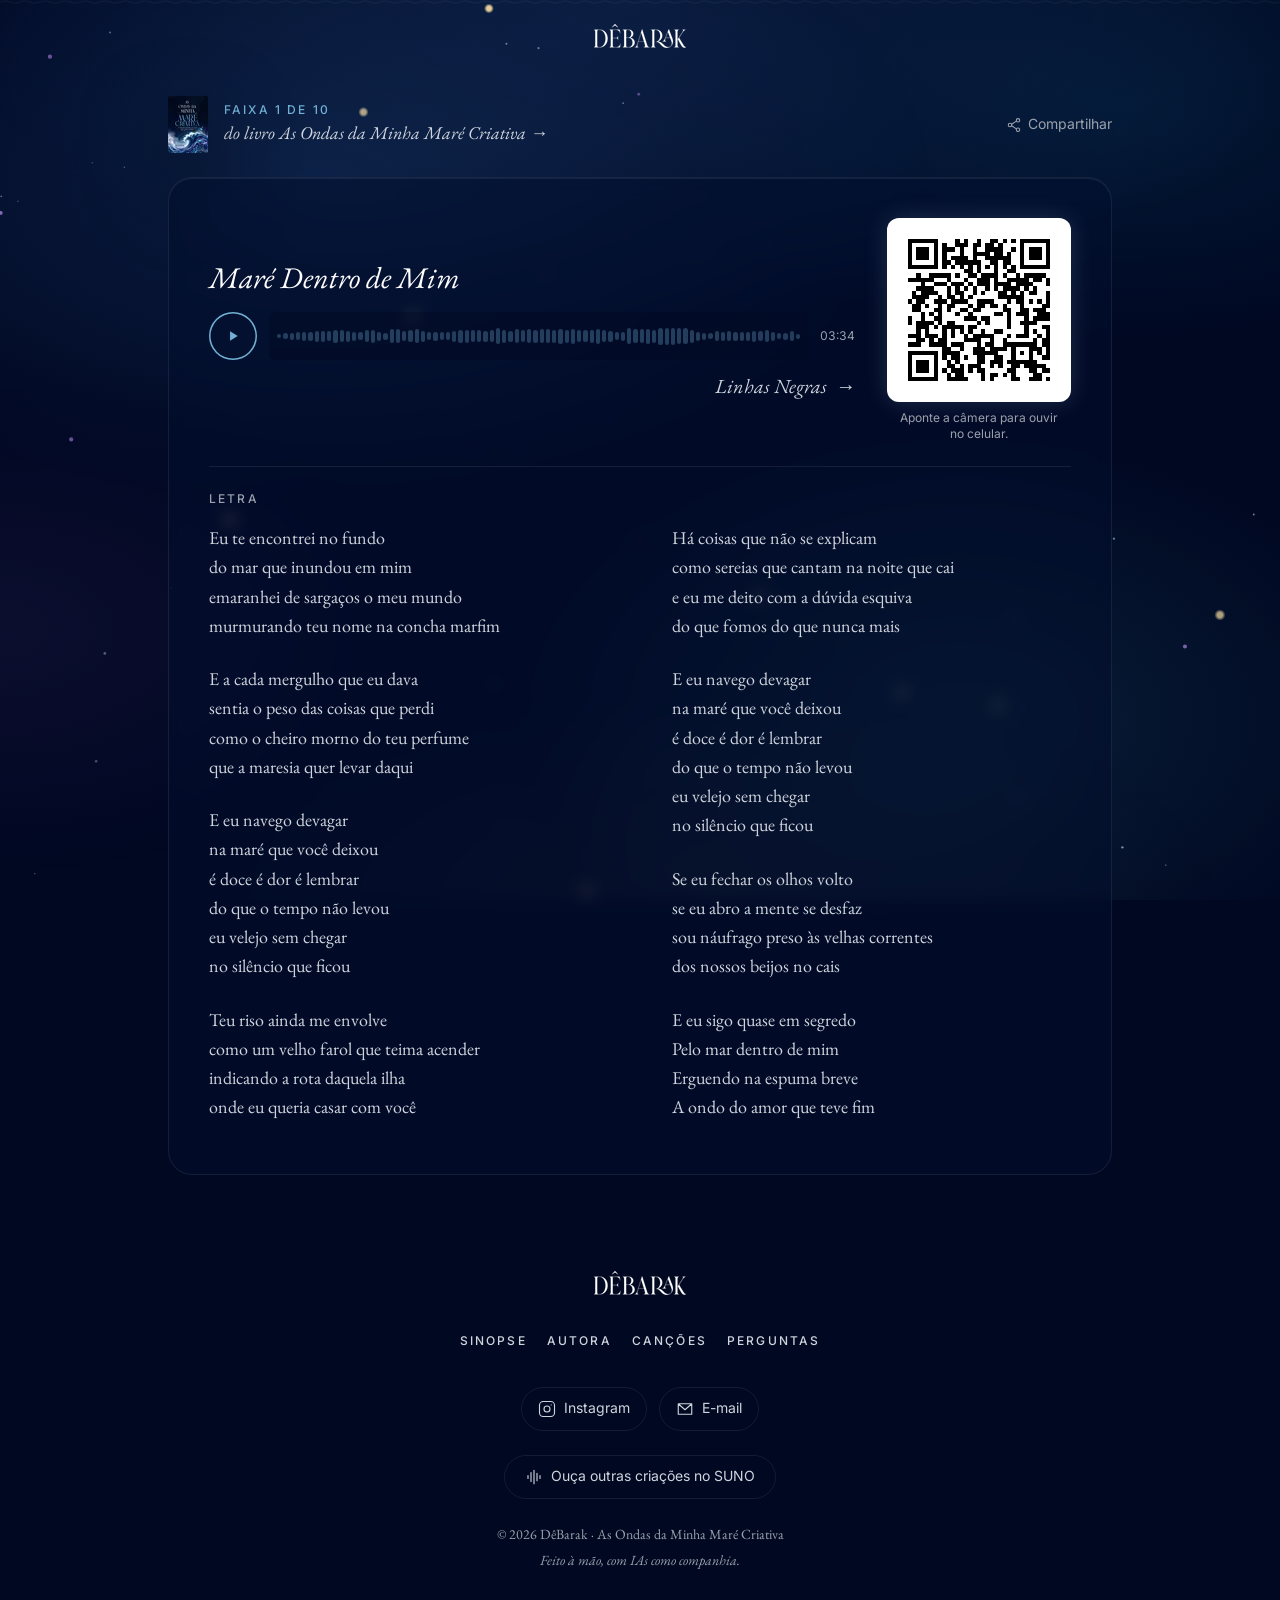
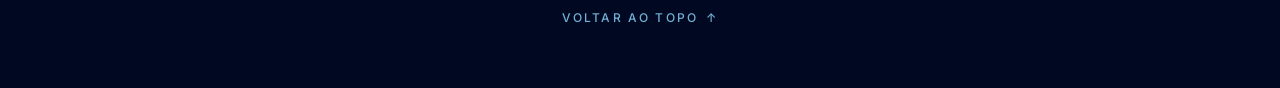
==== commit e877e6c8: "Deploy from debarak@745dae3b921da3b105fcc0e7b237c77b22d6755e debarak/debarak@745dae3b921da3b105fcc0e" ====
--- a/t/01/index.html
+++ b/t/01/index.html
@@ -1,2 +1,2 @@
-<!DOCTYPE html><html lang="pt-BR" data-astro-cid-ju4pidww><head><meta charset="UTF-8"><meta name="viewport" content="width=device-width, initial-scale=1.0, viewport-fit=cover"><meta name="description" content="Ouça “Maré Dentro de Mim”, faixa 01 do livro As Ondas da Minha Maré Criativa, de DêBarak."><meta name="color-scheme" content="dark"><meta name="theme-color" content="#010822"><meta name="referrer" content="strict-origin-when-cross-origin"><link rel="canonical" href="https://www.debarak.com.br/t/01/"><link rel="alternate" hreflang="pt-BR" href="https://www.debarak.com.br/t/01/"><link rel="icon" type="image/svg+xml" href="/favicon.svg"><link rel="apple-touch-icon" href="/apple-touch-icon.png"><link rel="manifest" href="/manifest.webmanifest"><link rel="preload" href="/_astro/inter-latin-wght-normal.Dx4kXJAl.woff2" as="font" type="font/woff2" crossorigin><link rel="preload" href="/_astro/eb-garamond-latin-400-normal.BCNrxLz_.woff2" as="font" type="font/woff2" crossorigin><link rel="preload" href="/_astro/eb-garamond-latin-400-italic.DSEbMgZu.woff2" as="font" type="font/woff2" crossorigin><title>Maré Dentro de Mim · As Ondas da Minha Maré Criativa</title><meta property="og:type" content="website"><meta property="og:site_name" content="DêBarak"><meta property="og:title" content="Maré Dentro de Mim · As Ondas da Minha Maré Criativa"><meta property="og:description" content="Ouça “Maré Dentro de Mim”, faixa 01 do livro As Ondas da Minha Maré Criativa, de DêBarak."><meta property="og:url" content="https://www.debarak.com.br/t/01/"><meta property="og:image" content="https://www.debarak.com.br/og/01.jpg"><meta property="og:image:width" content="1200"><meta property="og:image:height" content="630"><meta property="og:image:type" content="image/jpeg"><meta property="og:image:alt" content="Capa social da faixa 01, “Maré Dentro de Mim”, do livro As Ondas da Minha Maré Criativa"><meta property="og:locale" content="pt_BR"><meta name="twitter:card" content="summary_large_image"><meta name="twitter:title" content="Maré Dentro de Mim · As Ondas da Minha Maré Criativa"><meta name="twitter:description" content="Ouça “Maré Dentro de Mim”, faixa 01 do livro As Ondas da Minha Maré Criativa, de DêBarak."><meta name="twitter:image" content="https://www.debarak.com.br/og/01.jpg"><meta name="twitter:image:alt" content="Capa social da faixa 01, “Maré Dentro de Mim”, do livro As Ondas da Minha Maré Criativa"><script type="application/ld+json">{"@context":"https://schema.org","@type":"WebSite","@id":"https://www.debarak.com.br/#website","url":"https://www.debarak.com.br/","name":"As Ondas da Minha Maré Criativa","alternateName":"DêBarak","description":"Uma obra que une palavras, música e tecnologia para transformar sentimentos em canções e inspirar novas travessias.","inLanguage":"pt-BR","publisher":{"@id":"https://www.debarak.com.br/#author"},"about":{"@id":"https://www.debarak.com.br/#book"}}</script><script type="application/ld+json">{"@context":"https://schema.org","@type":"WebPage","@id":"https://www.debarak.com.br/t/01/#webpage","url":"https://www.debarak.com.br/t/01/","name":"Maré Dentro de Mim · As Ondas da Minha Maré Criativa","description":"Ouça “Maré Dentro de Mim”, faixa 01 do livro As Ondas da Minha Maré Criativa, de DêBarak.","inLanguage":"pt-BR","isPartOf":{"@id":"https://www.debarak.com.br/#website"},"about":{"@id":"https://www.debarak.com.br/#book"},"primaryImageOfPage":"https://www.debarak.com.br/og/01.jpg"}</script><script type="application/ld+json">{"@context":"https://schema.org","@type":"Book","@id":"https://www.debarak.com.br/#book","name":"As Ondas da Minha Maré Criativa","alternateName":"A trilha sonora de uma mulher comum","description":"Uma obra que une palavras, música e tecnologia para transformar sentimentos em canções e inspirar novas travessias.","inLanguage":"pt-BR","author":{"@id":"https://www.debarak.com.br/#author"},"hasPart":{"@id":"https://www.debarak.com.br/#album"},"image":"https://www.debarak.com.br/og-image.jpg","url":"https://www.debarak.com.br/"}</script><script type="application/ld+json">{"@context":"https://schema.org","@type":"Person","@id":"https://www.debarak.com.br/#author","name":"DêBarak","description":"DêBarak é goiana, aposentada e devota fervorosa da música popular brasileira. Cantora de chuveiro por vocação e exploradora de tecnologia por natureza.","url":"https://www.debarak.com.br/","image":"https://www.debarak.com.br/_astro/author-portrait.qljSDqZ9.jpg","nationality":"BR","knowsLanguage":"pt-BR","sameAs":["https://instagram.com/debarak.ondas","https://suno.com/@debarak"]}</script><script type="application/ld+json">{"@context":"https://schema.org","@type":"MusicRecording","@id":"https://www.debarak.com.br/t/01/","url":"https://www.debarak.com.br/t/01/","name":"Maré Dentro de Mim","byArtist":{"@id":"https://www.debarak.com.br/#author"},"inAlbum":{"@id":"https://www.debarak.com.br/#album"},"duration":"PT3M34S","position":1,"audio":"https://www.debarak.com.br/audio/01-mare-dentro-de-mim.mp3"}</script><script type="application/ld+json">{"@context":"https://schema.org","@type":"MusicAlbum","@id":"https://www.debarak.com.br/#album","name":"As Ondas da Minha Maré Criativa","url":"https://www.debarak.com.br/","byArtist":{"@id":"https://www.debarak.com.br/#author"},"numTracks":10,"inLanguage":"pt-BR"}</script><meta http-equiv="content-security-policy" content="default-src 'self';img-src 'self' data:;font-src 'self';media-src 'self';connect-src 'self';object-src 'none';base-uri 'self'; script-src 'self' 'sha256-BF0290pkb3jxQsE7z00xR8Imp8X34FLC88L0lkMnrGw=' 'sha256-QzWFZi+FLIx23tnm9SBU4aEgx4x8DsuASP07mfqol/c=' 'sha256-0chmwFk0zaA528yFfGV7J9ppIpdfTPPULncDF3WG7Zs=' 'sha256-eIXWvAmxkr251LJZkjniEK5LcPF3NkapbJepohwYRIc=' 'sha256-Q2BPg90ZMplYY+FSdApNErhpWafg2hcRRbndmvxuL/Q=' 'sha256-47DEQpj8HBSa+/TImW+5JCeuQeRkm5NMpJWZG3hSuFU='; style-src 'self' ; style-src-elem 'self' 'sha256-qaEx7Vb+wpoYmX73ArfFMrRZn6Dk8BVslhyM0B7ajPk=' 'sha256-47DEQpj8HBSa+/TImW+5JCeuQeRkm5NMpJWZG3hSuFU='; style-src-attr 'unsafe-inline';"><link rel="stylesheet" href="/_astro/Nav.BOECjNkP.css"><style>.song-bar[data-astro-cid-2jauokcc]{background-color:var(--track-accent)}.song-scrub[data-astro-cid-2jauokcc]:focus-visible{box-shadow:0 0 0 2px var(--track-accent);outline:none}.song-dock[data-astro-cid-anvv26eo]{right:.75rem;bottom:calc(.75rem + env(safe-area-inset-bottom));z-index:40;background-color:color-mix(in srgb, var(--color-night-mid) 92%, transparent);backdrop-filter:blur(10px);box-shadow:inset 0 0 0 1px color-mix(in srgb, var(--color-cover-blue) 30%, transparent), var(--drop-shadow-book);visibility:hidden;transition:transform var(--duration-reveal) var(--ease-entrance), visibility var(--duration-reveal);border-radius:1.125rem;align-items:center;gap:.75rem;padding:.625rem .875rem .625rem .625rem;display:flex;position:fixed;left:.75rem;transform:translateY(calc(100% + 2rem))}.song-dock[data-astro-cid-anvv26eo][data-visible]{visibility:visible;transform:none}.dock-track[data-astro-cid-anvv26eo]{background-color:var(--color-surface-line);border-radius:2px;height:3px;margin-top:.4rem;display:block;overflow:hidden}.dock-fill[data-astro-cid-anvv26eo]{background-color:var(--track-accent);transform-origin:0;height:100%;display:block;transform:scaleX(0)}@media (width>=48rem){.song-dock[data-astro-cid-anvv26eo]{width:32rem;left:50%;right:auto;transform:translate(-50%,calc(100% + 2rem))}.song-dock[data-astro-cid-anvv26eo][data-visible]{transform:translate(-50%)}}@media (prefers-reduced-motion:reduce){.song-dock[data-astro-cid-anvv26eo]{transition:none}}
-</style><script type="module" src="/_astro/page.CMFgH77u.js"></script></head><body id="top" class="flex min-h-svh flex-col" data-astro-cid-ju4pidww><a href="#main-content" class="bg-night-deep border-cover-blue text-cover-blue sr-only focus:not-sr-only focus:fixed focus:top-4 focus:left-4 focus:z-50 focus:rounded-md focus:border focus:px-4 focus:py-2 focus:text-sm focus:font-medium focus:outline-none" data-astro-cid-ju4pidww>Pular para o conteúdo</a><!-- Zero-sized, not display:none: url(#…) can't reliably resolve defs in a non-rendered subtree. --><svg width="0" height="0" aria-hidden="true" focusable="false" class="absolute" data-astro-cid-ju4pidww><defs data-astro-cid-ju4pidww><linearGradient id="wave-gradient" x1="0" y1="0" x2="1" y2="0" data-astro-cid-ju4pidww><stop offset="0%" style="stop-color: var(--color-nebula)" data-astro-cid-ju4pidww></stop><stop offset="55%" style="stop-color: var(--color-cover-blue)" data-astro-cid-ju4pidww></stop><stop offset="100%" style="stop-color: var(--color-moonlight)" data-astro-cid-ju4pidww></stop></linearGradient></defs></svg><div class="aurora-wash" data-anim aria-hidden="true" data-astro-cid-ju4pidww></div><div class="scroll-tide" aria-hidden="true" data-astro-cid-ju4pidww><div class="scroll-tide-fill" data-astro-cid-ju4pidww></div></div><div class="starfield pointer-events-none fixed inset-0 -z-10" data-anim aria-hidden="true" data-astro-cid-t34idrrz><svg class="absolute inset-0 h-full w-full" viewBox="0 0 100 100" preserveAspectRatio="xMidYMid slice" data-astro-cid-t34idrrz><defs data-astro-cid-t34idrrz><radialGradient id="star-glow" data-astro-cid-t34idrrz><stop offset="45%" stop-color="var(--color-star-warm)" data-astro-cid-t34idrrz></stop><stop offset="100%" stop-color="var(--color-star-warm)" stop-opacity="0" data-astro-cid-t34idrrz></stop></radialGradient></defs><g class="starfield-small" data-astro-cid-t34idrrz><circle cx="88.912" cy="91.989" r="0.054" fill="var(--color-star-cool)" opacity="0.342" data-astro-cid-t34idrrz></circle><circle cx="36.924" cy="50.031" r="0.087" fill="var(--color-star-cool)" opacity="0.581" data-astro-cid-t34idrrz></circle><circle cx="39.565" cy="18.259" r="0.08" fill="var(--color-star-cool)" opacity="0.517" data-astro-cid-t34idrrz></circle><circle cx="30.17" cy="30.006" r="0.052" fill="var(--color-star-cool)" opacity="0.55" data-astro-cid-t34idrrz></circle><circle cx="42.07" cy="18.604" r="0.083" fill="var(--color-star-cool)" opacity="0.481" data-astro-cid-t34idrrz></circle><circle cx="8.601" cy="17.387" r="0.074" fill="var(--color-star-cool)" opacity="0.409" data-astro-cid-t34idrrz></circle><circle cx="63.094" cy="59.689" r="0.104" fill="var(--color-star-cool)" opacity="0.434" data-astro-cid-t34idrrz></circle><circle cx="38.884" cy="78.843" r="0.074" fill="var(--color-star-cool)" opacity="0.356" data-astro-cid-t34idrrz></circle><circle cx="69.303" cy="8.182" r="0.063" fill="var(--color-star-cool)" opacity="0.576" data-astro-cid-t34idrrz></circle><circle cx="87.685" cy="81.04" r="0.092" fill="var(--color-star-cool)" opacity="0.592" data-astro-cid-t34idrrz></circle><circle cx="27.364" cy="30.749" r="0.06" fill="var(--color-star-cool)" opacity="0.506" data-astro-cid-t34idrrz></circle><circle cx="21.672" cy="90.643" r="0.107" fill="var(--color-star-cool)" opacity="0.417" data-astro-cid-t34idrrz></circle><circle cx="3.943" cy="94.056" r="0.074" fill="var(--color-star-cool)" opacity="0.426" data-astro-cid-t34idrrz></circle><circle cx="7.51" cy="74.321" r="0.101" fill="var(--color-star-cool)" opacity="0.331" data-astro-cid-t34idrrz></circle><circle cx="65.707" cy="64.772" r="0.087" fill="var(--color-star-cool)" opacity="0.534" data-astro-cid-t34idrrz></circle><circle cx="11.867" cy="98.74" r="0.052" fill="var(--color-star-cool)" opacity="0.534" data-astro-cid-t34idrrz></circle><circle cx="79.324" cy="9.561" r="0.077" fill="var(--color-star-cool)" opacity="0.431" data-astro-cid-t34idrrz></circle><circle cx="1.409" cy="30.566" r="0.061" fill="var(--color-star-cool)" opacity="0.326" data-astro-cid-t34idrrz></circle><circle cx="11.458" cy="95.09" r="0.084" fill="var(--color-star-cool)" opacity="0.318" data-astro-cid-t34idrrz></circle><circle cx="42.803" cy="36.466" r="0.108" fill="var(--color-star-cool)" opacity="0.507" data-astro-cid-t34idrrz></circle><circle cx="28.778" cy="88.028" r="0.09" fill="var(--color-star-cool)" opacity="0.393" data-astro-cid-t34idrrz></circle><circle cx="2.716" cy="83.107" r="0.052" fill="var(--color-star-cool)" opacity="0.376" data-astro-cid-t34idrrz></circle><circle cx="97.95" cy="55.039" r="0.073" fill="var(--color-star-cool)" opacity="0.557" data-astro-cid-t34idrrz></circle><circle cx="47.814" cy="37.156" r="0.054" fill="var(--color-star-cool)" opacity="0.435" data-astro-cid-t34idrrz></circle><circle cx="85.64" cy="62.791" r="0.075" fill="var(--color-star-cool)" opacity="0.41" data-astro-cid-t34idrrz></circle><circle cx="44.763" cy="65.278" r="0.094" fill="var(--color-star-cool)" opacity="0.582" data-astro-cid-t34idrrz></circle><circle cx="58.516" cy="77.951" r="0.073" fill="var(--color-star-cool)" opacity="0.451" data-astro-cid-t34idrrz></circle><circle cx="60.231" cy="34.141" r="0.092" fill="var(--color-star-cool)" opacity="0.418" data-astro-cid-t34idrrz></circle><circle cx="83.243" cy="67.184" r="0.05" fill="var(--color-star-cool)" opacity="0.582" data-astro-cid-t34idrrz></circle><circle cx="60.885" cy="10.412" r="0.088" fill="var(--color-star-cool)" opacity="0.443" data-astro-cid-t34idrrz></circle><circle cx="26.489" cy="97.158" r="0.105" fill="var(--color-star-cool)" opacity="0.402" data-astro-cid-t34idrrz></circle><circle cx="13.39" cy="60.757" r="0.061" fill="var(--color-star-cool)" opacity="0.557" data-astro-cid-t34idrrz></circle><circle cx="54.92" cy="34.54" r="0.097" fill="var(--color-star-cool)" opacity="0.41" data-astro-cid-t34idrrz></circle><circle cx="84.414" cy="51.842" r="0.052" fill="var(--color-star-cool)" opacity="0.36" data-astro-cid-t34idrrz></circle><circle cx="35.203" cy="45.996" r="0.067" fill="var(--color-star-cool)" opacity="0.507" data-astro-cid-t34idrrz></circle><circle cx="40.622" cy="50.335" r="0.101" fill="var(--color-star-cool)" opacity="0.352" data-astro-cid-t34idrrz></circle><circle cx="34.005" cy="98.192" r="0.055" fill="var(--color-star-cool)" opacity="0.594" data-astro-cid-t34idrrz></circle><circle cx="48.683" cy="22.902" r="0.068" fill="var(--color-star-cool)" opacity="0.433" data-astro-cid-t34idrrz></circle><circle cx="17.991" cy="57.796" r="0.1" fill="var(--color-star-cool)" opacity="0.569" data-astro-cid-t34idrrz></circle><circle cx="75.262" cy="36.209" r="0.052" fill="var(--color-star-cool)" opacity="0.502" data-astro-cid-t34idrrz></circle><circle cx="53.83" cy="91.474" r="0.064" fill="var(--color-star-cool)" opacity="0.333" data-astro-cid-t34idrrz></circle><circle cx="87.027" cy="56.924" r="0.094" fill="var(--color-star-cool)" opacity="0.461" data-astro-cid-t34idrrz></circle><circle cx="8.187" cy="65.893" r="0.105" fill="var(--color-star-cool)" opacity="0.386" data-astro-cid-t34idrrz></circle><circle cx="50.643" cy="51.713" r="0.054" fill="var(--color-star-cool)" opacity="0.508" data-astro-cid-t34idrrz></circle><circle cx="47.729" cy="47.719" r="0.084" fill="var(--color-star-cool)" opacity="0.327" data-astro-cid-t34idrrz></circle><circle cx="32.778" cy="87.243" r="0.092" fill="var(--color-star-cool)" opacity="0.544" data-astro-cid-t34idrrz></circle><circle cx="39.123" cy="3.619" r="0.1" fill="var(--color-star-cool)" opacity="0.358" data-astro-cid-t34idrrz></circle><circle cx="0.098" cy="30.18" r="0.068" fill="var(--color-star-cool)" opacity="0.469" data-astro-cid-t34idrrz></circle><circle cx="49.035" cy="0.26" r="0.075" fill="var(--color-star-cool)" opacity="0.378" data-astro-cid-t34idrrz></circle><circle cx="19.27" cy="47.192" r="0.081" fill="var(--color-star-cool)" opacity="0.483" data-astro-cid-t34idrrz></circle><circle cx="44.133" cy="4.309" r="0.107" fill="var(--color-star-cool)" opacity="0.586" data-astro-cid-t34idrrz></circle><circle cx="56.96" cy="4.944" r="0.052" fill="var(--color-star-cool)" opacity="0.486" data-astro-cid-t34idrrz></circle><circle cx="91.083" cy="82.431" r="0.057" fill="var(--color-star-cool)" opacity="0.583" data-astro-cid-t34idrrz></circle><circle cx="79.835" cy="70.103" r="0.081" fill="var(--color-star-cool)" opacity="0.378" data-astro-cid-t34idrrz></circle><circle cx="56.551" cy="1.294" r="0.085" fill="var(--color-star-cool)" opacity="0.57" data-astro-cid-t34idrrz></circle><circle cx="54.563" cy="9.337" r="0.088" fill="var(--color-star-cool)" opacity="0.359" data-astro-cid-t34idrrz></circle><circle cx="7.204" cy="27.565" r="0.05" fill="var(--color-star-cool)" opacity="0.445" data-astro-cid-t34idrrz></circle><circle cx="47.809" cy="89.311" r="0.052" fill="var(--color-star-cool)" opacity="0.328" data-astro-cid-t34idrrz></circle><circle cx="9.709" cy="27.909" r="0.054" fill="var(--color-star-cool)" opacity="0.409" data-astro-cid-t34idrrz></circle><circle cx="26.24" cy="76.693" r="0.075" fill="var(--color-star-cool)" opacity="0.487" data-astro-cid-t34idrrz></circle></g><g class="starfield-medium" data-astro-cid-t34idrrz><circle cx="92.575" cy="65.354" r="0.158" fill="var(--color-star-violet)" style="--star-opacity:0.675;--twinkle-delay:5.909s;--twinkle-duration:5.033s;" data-astro-cid-t34idrrz></circle><circle cx="12.501" cy="91.606" r="0.136" fill="var(--color-star-violet)" style="--star-opacity:0.518;--twinkle-delay:4.577s;--twinkle-duration:4.175s;" data-astro-cid-t34idrrz></circle><circle cx="31.5" cy="5.822" r="0.152" fill="var(--color-star-violet)" style="--star-opacity:0.747;--twinkle-delay:1.189s;--twinkle-duration:5.503s;" data-astro-cid-t34idrrz></circle><circle cx="82.907" cy="41.334" r="0.148" fill="var(--color-star-violet)" style="--star-opacity:0.428;--twinkle-delay:3.746s;--twinkle-duration:6.35s;" data-astro-cid-t34idrrz></circle><circle cx="0.055" cy="31.475" r="0.154" fill="var(--color-star-violet)" style="--star-opacity:0.729;--twinkle-delay:2.247s;--twinkle-duration:4.048s;" data-astro-cid-t34idrrz></circle><circle cx="16.277" cy="9.579" r="0.108" fill="var(--color-star-violet)" style="--star-opacity:0.715;--twinkle-delay:4.692s;--twinkle-duration:3.931s;" data-astro-cid-t34idrrz></circle><circle cx="64.906" cy="8.98" r="0.131" fill="var(--color-star-violet)" style="--star-opacity:0.503;--twinkle-delay:1.082s;--twinkle-duration:3.333s;" data-astro-cid-t34idrrz></circle><circle cx="79.276" cy="63.011" r="0.164" fill="var(--color-star-violet)" style="--star-opacity:0.56;--twinkle-delay:5.417s;--twinkle-duration:3.587s;" data-astro-cid-t34idrrz></circle><circle cx="92.719" cy="5.004" r="0.146" fill="var(--color-star-violet)" style="--star-opacity:0.653;--twinkle-delay:1.696s;--twinkle-duration:6.026s;" data-astro-cid-t34idrrz></circle><circle cx="38.571" cy="68.293" r="0.107" fill="var(--color-star-violet)" style="--star-opacity:0.549;--twinkle-delay:3.919s;--twinkle-duration:3.984s;" data-astro-cid-t34idrrz></circle><circle cx="50.163" cy="86.213" r="0.167" fill="var(--color-star-violet)" style="--star-opacity:0.713;--twinkle-delay:2.087s;--twinkle-duration:6.793s;" data-astro-cid-t34idrrz></circle><circle cx="60.829" cy="92.095" r="0.176" fill="var(--color-star-violet)" style="--star-opacity:0.563;--twinkle-delay:4.199s;--twinkle-duration:3.788s;" data-astro-cid-t34idrrz></circle><circle cx="3.903" cy="19.273" r="0.165" fill="var(--color-star-violet)" style="--star-opacity:0.565;--twinkle-delay:0.256s;--twinkle-duration:4.301s;" data-astro-cid-t34idrrz></circle><circle cx="12.717" cy="1.082" r="0.162" fill="var(--color-star-violet)" style="--star-opacity:0.486;--twinkle-delay:4.257s;--twinkle-duration:5.666s;" data-astro-cid-t34idrrz></circle><circle cx="20.605" cy="70.853" r="0.109" fill="var(--color-star-violet)" style="--star-opacity:0.443;--twinkle-delay:0.202s;--twinkle-duration:5.216s;" data-astro-cid-t34idrrz></circle><circle cx="60.901" cy="61.92" r="0.125" fill="var(--color-star-violet)" style="--star-opacity:0.552;--twinkle-delay:2.092s;--twinkle-duration:4.284s;" data-astro-cid-t34idrrz></circle><circle cx="66.938" cy="7.617" r="0.15" fill="var(--color-star-violet)" style="--star-opacity:0.58;--twinkle-delay:5.927s;--twinkle-duration:4.205s;" data-astro-cid-t34idrrz></circle><circle cx="72.048" cy="41.277" r="0.125" fill="var(--color-star-violet)" style="--star-opacity:0.644;--twinkle-delay:1.705s;--twinkle-duration:6.31s;" data-astro-cid-t34idrrz></circle><circle cx="9.566" cy="96.233" r="0.168" fill="var(--color-star-violet)" style="--star-opacity:0.51;--twinkle-delay:3.429s;--twinkle-duration:3.935s;" data-astro-cid-t34idrrz></circle><circle cx="12.825" cy="5.819" r="0.131" fill="var(--color-star-violet)" style="--star-opacity:0.645;--twinkle-delay:1.096s;--twinkle-duration:6.411s;" data-astro-cid-t34idrrz></circle><circle cx="15.158" cy="3.368" r="0.133" fill="var(--color-star-violet)" style="--star-opacity:0.466;--twinkle-delay:2.709s;--twinkle-duration:3.072s;" data-astro-cid-t34idrrz></circle><circle cx="49.898" cy="22.213" r="0.114" fill="var(--color-star-violet)" style="--star-opacity:0.439;--twinkle-delay:4.265s;--twinkle-duration:3.252s;" data-astro-cid-t34idrrz></circle><circle cx="50.379" cy="95.688" r="0.104" fill="var(--color-star-violet)" style="--star-opacity:0.681;--twinkle-delay:1.766s;--twinkle-duration:4.283s;" data-astro-cid-t34idrrz></circle><circle cx="49.934" cy="57.126" r="0.133" fill="var(--color-star-violet)" style="--star-opacity:0.609;--twinkle-delay:3.212s;--twinkle-duration:3.5s;" data-astro-cid-t34idrrz></circle><circle cx="81.896" cy="39.86" r="0.142" fill="var(--color-star-violet)" style="--star-opacity:0.689;--twinkle-delay:4.602s;--twinkle-duration:6.235s;" data-astro-cid-t34idrrz></circle><circle cx="79.6" cy="77.224" r="0.159" fill="var(--color-star-violet)" style="--star-opacity:0.688;--twinkle-delay:1.936s;--twinkle-duration:5.822s;" data-astro-cid-t34idrrz></circle><circle cx="76.377" cy="2.55" r="0.126" fill="var(--color-star-violet)" style="--star-opacity:0.723;--twinkle-delay:3.215s;--twinkle-duration:3.595s;" data-astro-cid-t34idrrz></circle><circle cx="5.562" cy="49.173" r="0.162" fill="var(--color-star-violet)" style="--star-opacity:0.56;--twinkle-delay:4.438s;--twinkle-duration:4.885s;" data-astro-cid-t34idrrz></circle></g><g class="starfield-large" data-astro-cid-t34idrrz><circle cx="4.213" cy="5.901" r="0.328" fill="url(#star-glow)" style="--star-opacity:0.745;--twinkle-delay:0.033s;--twinkle-duration:3.013s;" data-astro-cid-t34idrrz></circle><circle cx="93.891" cy="5.61" r="0.56" fill="url(#star-glow)" style="--star-opacity:0.819;--twinkle-delay:1.553s;--twinkle-duration:5.538s;" data-astro-cid-t34idrrz></circle><circle cx="38.2" cy="15.505" r="0.39" fill="url(#star-glow)" style="--star-opacity:0.891;--twinkle-delay:4.35s;--twinkle-duration:3.138s;" data-astro-cid-t34idrrz></circle><circle cx="70.471" cy="68.918" r="0.378" fill="url(#star-glow)" style="--star-opacity:0.725;--twinkle-delay:4.426s;--twinkle-duration:5.144s;" data-astro-cid-t34idrrz></circle><circle cx="24.038" cy="99.183" r="0.362" fill="url(#star-glow)" style="--star-opacity:0.79;--twinkle-delay:3.778s;--twinkle-duration:4.892s;" data-astro-cid-t34idrrz></circle><circle cx="32.235" cy="39.633" r="0.426" fill="url(#star-glow)" style="--star-opacity:0.852;--twinkle-delay:4.409s;--twinkle-duration:3.714s;" data-astro-cid-t34idrrz></circle><circle cx="28.395" cy="23.601" r="0.408" fill="url(#star-glow)" style="--star-opacity:0.677;--twinkle-delay:2.318s;--twinkle-duration:6.943s;" data-astro-cid-t34idrrz></circle><circle cx="45.851" cy="84.422" r="0.386" fill="url(#star-glow)" style="--star-opacity:0.732;--twinkle-delay:5.504s;--twinkle-duration:3.913s;" data-astro-cid-t34idrrz></circle><circle cx="17.937" cy="55.427" r="0.442" fill="url(#star-glow)" style="--star-opacity:0.784;--twinkle-delay:3.968s;--twinkle-duration:3.957s;" data-astro-cid-t34idrrz></circle><circle cx="77.986" cy="69.952" r="0.418" fill="url(#star-glow)" style="--star-opacity:0.599;--twinkle-delay:5.71s;--twinkle-duration:4.408s;" data-astro-cid-t34idrrz></circle><circle cx="59.331" cy="61.328" r="0.39" fill="url(#star-glow)" style="--star-opacity:0.645;--twinkle-delay:0.729s;--twinkle-duration:6.6s;" data-astro-cid-t34idrrz></circle><circle cx="95.306" cy="62.889" r="0.44" fill="url(#star-glow)" style="--star-opacity:0.687;--twinkle-delay:3.027s;--twinkle-duration:3.866s;" data-astro-cid-t34idrrz></circle></g></svg></div><header class="absolute inset-x-0 top-0 z-30"><div class="page-container flex items-center justify-center pt-[calc(1.5rem+env(safe-area-inset-top))] pb-6"><!-- `-m-2 p-2` enlarges the tap target without changing layout. --><a href="/" class="-m-2 flex items-center p-2 transition-opacity active:opacity-70" aria-label="DêBarak"><img src="/_astro/wordmark.DsOjPOXy_Z1fRK1r.webp" srcset="/_astro/wordmark.DsOjPOXy_Z1fRK1r.webp 1x, /_astro/wordmark.DsOjPOXy_O6jW4.webp 2x" alt loading="eager" decoding="async" width="92" height="24" class="h-5 w-auto md:h-6"></a></div></header><!-- `min-h-full` on a child computes to zero here (main's height is auto); use `centerMain`. --><main id="main-content" class="flex-1 flex flex-col" data-astro-cid-ju4pidww><div class="flex flex-1 flex-col"><section class="page-container my-auto flex w-full flex-col gap-4 pt-20 pb-6 md:gap-6 md:pt-24 md:pb-12"><a href="/" class="group flex items-center gap-4"><img src="/_astro/book-cover.D2BoXesk_Z4ji7c.webp" srcset="/_astro/book-cover.D2BoXesk_Z1hbP4J.webp 40w, /_astro/book-cover.D2BoXesk_Z12WPbr.webp 80w" alt sizes="40px" loading="lazy" decoding="async" width="1080" height="1526" class="drop-shadow-book hidden h-auto w-10 rounded-xs md:block"><span class="flex flex-col"><span class="eyebrow-sm text-cover-blue">Faixa 1 de 10</span><span class="group-hover:text-cover-blue font-serif text-base text-neutral-300 italic transition-colors md:text-lg">do livro As Ondas da Minha Maré Criativa →</span></span></a><article class="song-slide track-tinted"><div class="panel-md flex flex-col gap-6"><header class="flex items-center justify-between gap-4"><p class="flex min-w-0 items-baseline gap-2 font-mono text-sm text-neutral-400"><span class="truncate">Capítulo <span class="tabular-nums">01</span></span></p><!-- `-m-3 p-3` enlarges the tap target without changing layout. --><button type="button" data-track-share data-share-title="Maré Dentro de Mim" class="hover:text-cover-blue -m-3 flex items-center gap-1.5 p-3 text-sm text-neutral-400 transition-colors" aria-label="Compartilhar Maré Dentro de Mim"><svg width="16" height="16" viewBox="0 0 24 24" fill="none" stroke="currentColor" stroke-width="1.6" stroke-linecap="round" stroke-linejoin="round" aria-hidden="true"><circle cx="18" cy="5" r="2.6"></circle><circle cx="6" cy="12" r="2.6"></circle><circle cx="18" cy="19" r="2.6"></circle><line x1="8.5" y1="10.8" x2="15.5" y2="6.2"></line><line x1="8.5" y1="13.2" x2="15.5" y2="17.8"></line></svg><span data-share-label aria-live="polite">Compartilhar</span></button></header><div class="flex flex-col gap-4 md:flex-row md:items-center md:gap-8"><div class="flex min-w-0 flex-1 flex-col gap-4"><h1 class="font-serif text-2xl text-white italic md:text-3xl">Maré Dentro de Mim</h1><div class="flex flex-col gap-3" data-astro-cid-2jauokcc><audio id="track-01" preload="none" src="/audio/01-mare-dentro-de-mim.mp3" data-track-number="01" data-astro-cid-2jauokcc></audio><div class="flex items-center gap-3" data-astro-cid-2jauokcc><button type="button" class="song-play-btn play-ring flex h-11 shrink-0 items-center justify-center rounded-full px-5 md:h-12" data-audio-target="track-01" data-state="idle" data-song-label="Maré Dentro de Mim" data-song-artist="DêBarak" data-song-album="As Ondas da Minha Maré Criativa" data-song-artwork="/_astro/book-cover.D2BoXesk.jpg" data-song-artwork-sizes="1080x1526" aria-label="Ouvir Maré Dentro de Mim" data-astro-cid-2jauokcc><svg class="play-icon" width="14" height="14" viewBox="0 0 24 24" fill="currentColor" aria-hidden="true"><path d="M7 4l13 8-13 8z"></path></svg><svg class="pause-icon" width="14" height="14" viewBox="0 0 24 24" fill="currentColor" aria-hidden="true"><path d="M6 4h4v16H6zM14 4h4v16h-4z"></path></svg><svg class="loading-icon" width="14" height="14" viewBox="0 0 24 24" fill="none" aria-hidden="true"><circle cx="12" cy="12" r="9" stroke="currentColor" stroke-width="2.5" opacity="0.25"></circle><path d="M21 12a9 9 0 0 0-9-9" stroke="currentColor" stroke-width="2.5" stroke-linecap="round"></path></svg></button><div class="song-scrub bg-night-deep/40 hover:bg-night-deep/60 flex h-11 flex-1 cursor-pointer touch-pan-y items-center gap-px overflow-hidden sm:gap-[2px] rounded-md px-2 transition-colors outline-none md:h-12" data-song-scrub role="slider" tabindex="0" aria-label="Posição em Maré Dentro de Mim. Setas movem 5 segundos." aria-valuemin="0" aria-valuemax="100" aria-valuenow="0" aria-valuetext="0:00" aria-orientation="horizontal" data-astro-cid-2jauokcc><span class="song-bar min-w-0 flex-1 rounded-full" style="height:4px;opacity:0.3;" data-base-height="4" data-astro-cid-2jauokcc></span><span class="song-bar min-w-0 flex-1 rounded-full" style="height:6px;opacity:0.3;" data-base-height="6" data-astro-cid-2jauokcc></span><span class="song-bar min-w-0 flex-1 rounded-full" style="height:7px;opacity:0.3;" data-base-height="7" data-astro-cid-2jauokcc></span><span class="song-bar min-w-0 flex-1 rounded-full" style="height:8px;opacity:0.3;" data-base-height="8" data-astro-cid-2jauokcc></span><span class="song-bar min-w-0 flex-1 rounded-full" style="height:9px;opacity:0.3;" data-base-height="9" data-astro-cid-2jauokcc></span><span class="song-bar min-w-0 flex-1 rounded-full" style="height:9px;opacity:0.3;" data-base-height="9" data-astro-cid-2jauokcc></span><span class="song-bar min-w-0 flex-1 rounded-full" style="height:11px;opacity:0.3;" data-base-height="11" data-astro-cid-2jauokcc></span><span class="song-bar min-w-0 flex-1 rounded-full" style="height:11px;opacity:0.3;" data-base-height="11" data-astro-cid-2jauokcc></span><span class="song-bar min-w-0 flex-1 rounded-full" style="height:10px;opacity:0.3;" data-base-height="10" data-astro-cid-2jauokcc></span><span class="song-bar min-w-0 flex-1 rounded-full" style="height:13px;opacity:0.3;" data-base-height="13" data-astro-cid-2jauokcc></span><span class="song-bar min-w-0 flex-1 rounded-full" style="height:12px;opacity:0.3;" data-base-height="12" data-astro-cid-2jauokcc></span><span class="song-bar min-w-0 flex-1 rounded-full" style="height:11px;opacity:0.3;" data-base-height="11" data-astro-cid-2jauokcc></span><span class="song-bar min-w-0 flex-1 rounded-full" style="height:9px;opacity:0.3;" data-base-height="9" data-astro-cid-2jauokcc></span><span class="song-bar min-w-0 flex-1 rounded-full" style="height:8px;opacity:0.3;" data-base-height="8" data-astro-cid-2jauokcc></span><span class="song-bar min-w-0 flex-1 rounded-full" style="height:12px;opacity:0.3;" data-base-height="12" data-astro-cid-2jauokcc></span><span class="song-bar min-w-0 flex-1 rounded-full" style="height:13px;opacity:0.3;" data-base-height="13" data-astro-cid-2jauokcc></span><span class="song-bar min-w-0 flex-1 rounded-full" style="height:9px;opacity:0.3;" data-base-height="9" data-astro-cid-2jauokcc></span><span class="song-bar min-w-0 flex-1 rounded-full" style="height:7px;opacity:0.3;" data-base-height="7" data-astro-cid-2jauokcc></span><span class="song-bar min-w-0 flex-1 rounded-full" style="height:14px;opacity:0.3;" data-base-height="14" data-astro-cid-2jauokcc></span><span class="song-bar min-w-0 flex-1 rounded-full" style="height:14px;opacity:0.3;" data-base-height="14" data-astro-cid-2jauokcc></span><span class="song-bar min-w-0 flex-1 rounded-full" style="height:10px;opacity:0.3;" data-base-height="10" data-astro-cid-2jauokcc></span><span class="song-bar min-w-0 flex-1 rounded-full" style="height:12px;opacity:0.3;" data-base-height="12" data-astro-cid-2jauokcc></span><span class="song-bar min-w-0 flex-1 rounded-full" style="height:14px;opacity:0.3;" data-base-height="14" data-astro-cid-2jauokcc></span><span class="song-bar min-w-0 flex-1 rounded-full" style="height:11px;opacity:0.3;" data-base-height="11" data-astro-cid-2jauokcc></span><span class="song-bar min-w-0 flex-1 rounded-full" style="height:8px;opacity:0.3;" data-base-height="8" data-astro-cid-2jauokcc></span><span class="song-bar min-w-0 flex-1 rounded-full" style="height:9px;opacity:0.3;" data-base-height="9" data-astro-cid-2jauokcc></span><span class="song-bar min-w-0 flex-1 rounded-full" style="height:8px;opacity:0.3;" data-base-height="8" data-astro-cid-2jauokcc></span><span class="song-bar min-w-0 flex-1 rounded-full" style="height:8px;opacity:0.3;" data-base-height="8" data-astro-cid-2jauokcc></span><span class="song-bar min-w-0 flex-1 rounded-full" style="height:11px;opacity:0.3;" data-base-height="11" data-astro-cid-2jauokcc></span><span class="song-bar min-w-0 flex-1 rounded-full" style="height:13px;opacity:0.3;" data-base-height="13" data-astro-cid-2jauokcc></span><span class="song-bar min-w-0 flex-1 rounded-full" style="height:13px;opacity:0.3;" data-base-height="13" data-astro-cid-2jauokcc></span><span class="song-bar min-w-0 flex-1 rounded-full" style="height:12px;opacity:0.3;" data-base-height="12" data-astro-cid-2jauokcc></span><span class="song-bar min-w-0 flex-1 rounded-full" style="height:12px;opacity:0.3;" data-base-height="12" data-astro-cid-2jauokcc></span><span class="song-bar min-w-0 flex-1 rounded-full" style="height:11px;opacity:0.3;" data-base-height="11" data-astro-cid-2jauokcc></span><span class="song-bar min-w-0 flex-1 rounded-full" style="height:12px;opacity:0.3;" data-base-height="12" data-astro-cid-2jauokcc></span><span class="song-bar min-w-0 flex-1 rounded-full" style="height:16px;opacity:0.3;" data-base-height="16" data-astro-cid-2jauokcc></span><span class="song-bar min-w-0 flex-1 rounded-full" style="height:13px;opacity:0.3;" data-base-height="13" data-astro-cid-2jauokcc></span><span class="song-bar min-w-0 flex-1 rounded-full" style="height:11px;opacity:0.3;" data-base-height="11" data-astro-cid-2jauokcc></span><span class="song-bar min-w-0 flex-1 rounded-full" style="height:14px;opacity:0.3;" data-base-height="14" data-astro-cid-2jauokcc></span><span class="song-bar min-w-0 flex-1 rounded-full" style="height:12px;opacity:0.3;" data-base-height="12" data-astro-cid-2jauokcc></span><span class="song-bar min-w-0 flex-1 rounded-full" style="height:14px;opacity:0.3;" data-base-height="14" data-astro-cid-2jauokcc></span><span class="song-bar min-w-0 flex-1 rounded-full" style="height:13px;opacity:0.3;" data-base-height="13" data-astro-cid-2jauokcc></span><span class="song-bar min-w-0 flex-1 rounded-full" style="height:14px;opacity:0.3;" data-base-height="14" data-astro-cid-2jauokcc></span><span class="song-bar min-w-0 flex-1 rounded-full" style="height:14px;opacity:0.3;" data-base-height="14" data-astro-cid-2jauokcc></span><span class="song-bar min-w-0 flex-1 rounded-full" style="height:13px;opacity:0.3;" data-base-height="13" data-astro-cid-2jauokcc></span><span class="song-bar min-w-0 flex-1 rounded-full" style="height:15px;opacity:0.3;" data-base-height="15" data-astro-cid-2jauokcc></span><span class="song-bar min-w-0 flex-1 rounded-full" style="height:13px;opacity:0.3;" data-base-height="13" data-astro-cid-2jauokcc></span><span class="song-bar min-w-0 flex-1 rounded-full" style="height:15px;opacity:0.3;" data-base-height="15" data-astro-cid-2jauokcc></span><span class="song-bar min-w-0 flex-1 rounded-full" style="height:12px;opacity:0.3;" data-base-height="12" data-astro-cid-2jauokcc></span><span class="song-bar min-w-0 flex-1 rounded-full" style="height:12px;opacity:0.3;" data-base-height="12" data-astro-cid-2jauokcc></span><span class="song-bar min-w-0 flex-1 rounded-full" style="height:13px;opacity:0.3;" data-base-height="13" data-astro-cid-2jauokcc></span><span class="song-bar min-w-0 flex-1 rounded-full" style="height:15px;opacity:0.3;" data-base-height="15" data-astro-cid-2jauokcc></span><span class="song-bar min-w-0 flex-1 rounded-full" style="height:12px;opacity:0.3;" data-base-height="12" data-astro-cid-2jauokcc></span><span class="song-bar min-w-0 flex-1 rounded-full" style="height:11px;opacity:0.3;" data-base-height="11" data-astro-cid-2jauokcc></span><span class="song-bar min-w-0 flex-1 rounded-full" style="height:8px;opacity:0.3;" data-base-height="8" data-astro-cid-2jauokcc></span><span class="song-bar min-w-0 flex-1 rounded-full" style="height:9px;opacity:0.3;" data-base-height="9" data-astro-cid-2jauokcc></span><span class="song-bar min-w-0 flex-1 rounded-full" style="height:16px;opacity:0.3;" data-base-height="16" data-astro-cid-2jauokcc></span><span class="song-bar min-w-0 flex-1 rounded-full" style="height:14px;opacity:0.3;" data-base-height="14" data-astro-cid-2jauokcc></span><span class="song-bar min-w-0 flex-1 rounded-full" style="height:14px;opacity:0.3;" data-base-height="14" data-astro-cid-2jauokcc></span><span class="song-bar min-w-0 flex-1 rounded-full" style="height:15px;opacity:0.3;" data-base-height="15" data-astro-cid-2jauokcc></span><span class="song-bar min-w-0 flex-1 rounded-full" style="height:13px;opacity:0.3;" data-base-height="13" data-astro-cid-2jauokcc></span><span class="song-bar min-w-0 flex-1 rounded-full" style="height:17px;opacity:0.3;" data-base-height="17" data-astro-cid-2jauokcc></span><span class="song-bar min-w-0 flex-1 rounded-full" style="height:17px;opacity:0.3;" data-base-height="17" data-astro-cid-2jauokcc></span><span class="song-bar min-w-0 flex-1 rounded-full" style="height:17px;opacity:0.3;" data-base-height="17" data-astro-cid-2jauokcc></span><span class="song-bar min-w-0 flex-1 rounded-full" style="height:16px;opacity:0.3;" data-base-height="16" data-astro-cid-2jauokcc></span><span class="song-bar min-w-0 flex-1 rounded-full" style="height:16px;opacity:0.3;" data-base-height="16" data-astro-cid-2jauokcc></span><span class="song-bar min-w-0 flex-1 rounded-full" style="height:13px;opacity:0.3;" data-base-height="13" data-astro-cid-2jauokcc></span><span class="song-bar min-w-0 flex-1 rounded-full" style="height:9px;opacity:0.3;" data-base-height="9" data-astro-cid-2jauokcc></span><span class="song-bar min-w-0 flex-1 rounded-full" style="height:7px;opacity:0.3;" data-base-height="7" data-astro-cid-2jauokcc></span><span class="song-bar min-w-0 flex-1 rounded-full" style="height:6px;opacity:0.3;" data-base-height="6" data-astro-cid-2jauokcc></span><span class="song-bar min-w-0 flex-1 rounded-full" style="height:10px;opacity:0.3;" data-base-height="10" data-astro-cid-2jauokcc></span><span class="song-bar min-w-0 flex-1 rounded-full" style="height:9px;opacity:0.3;" data-base-height="9" data-astro-cid-2jauokcc></span><span class="song-bar min-w-0 flex-1 rounded-full" style="height:10px;opacity:0.3;" data-base-height="10" data-astro-cid-2jauokcc></span><span class="song-bar min-w-0 flex-1 rounded-full" style="height:9px;opacity:0.3;" data-base-height="9" data-astro-cid-2jauokcc></span><span class="song-bar min-w-0 flex-1 rounded-full" style="height:9px;opacity:0.3;" data-base-height="9" data-astro-cid-2jauokcc></span><span class="song-bar min-w-0 flex-1 rounded-full" style="height:9px;opacity:0.3;" data-base-height="9" data-astro-cid-2jauokcc></span><span class="song-bar min-w-0 flex-1 rounded-full" style="height:11px;opacity:0.3;" data-base-height="11" data-astro-cid-2jauokcc></span><span class="song-bar min-w-0 flex-1 rounded-full" style="height:10px;opacity:0.3;" data-base-height="10" data-astro-cid-2jauokcc></span><span class="song-bar min-w-0 flex-1 rounded-full" style="height:12px;opacity:0.3;" data-base-height="12" data-astro-cid-2jauokcc></span><span class="song-bar min-w-0 flex-1 rounded-full" style="height:9px;opacity:0.3;" data-base-height="9" data-astro-cid-2jauokcc></span><span class="song-bar min-w-0 flex-1 rounded-full" style="height:6px;opacity:0.3;" data-base-height="6" data-astro-cid-2jauokcc></span><span class="song-bar min-w-0 flex-1 rounded-full" style="height:7px;opacity:0.3;" data-base-height="7" data-astro-cid-2jauokcc></span><span class="song-bar min-w-0 flex-1 rounded-full" style="height:10px;opacity:0.3;" data-base-height="10" data-astro-cid-2jauokcc></span><span class="song-bar min-w-0 flex-1 rounded-full" style="height:5px;opacity:0.3;" data-base-height="5" data-astro-cid-2jauokcc></span></div><span class="shrink-0 font-mono text-xs text-neutral-400 tabular-nums" data-astro-cid-2jauokcc>03:34</span></div><p data-song-error class="hidden text-xs text-red-300" role="alert" data-astro-cid-2jauokcc></p><nav aria-label="Outras faixas" class="flex flex-col gap-1.5 sm:flex-row sm:items-center sm:justify-between sm:gap-4" data-astro-cid-2jauokcc><span class="hidden sm:block" data-astro-cid-2jauokcc></span><a href="/t/02/" class="hover:text-cover-blue -my-2 flex max-w-full min-w-0 items-center gap-2 self-end py-2 font-serif text-lg text-neutral-300 italic transition-colors sm:self-auto md:text-xl" aria-label="Próxima faixa: Linhas Negras" data-astro-cid-2jauokcc><span class="truncate" data-astro-cid-2jauokcc>Linhas Negras</span><span aria-hidden="true" data-astro-cid-2jauokcc>→</span></a></nav></div></div><figure class="hidden shrink-0 flex-col items-center gap-2 md:flex"><div class="qr-plate rounded-xl bg-white p-3"><img src="/qr/01.svg" width="160" height="160" loading="lazy" alt="QR code que abre a página de Maré Dentro de Mim" class="h-40 w-40"></div><figcaption class="max-w-40 text-center text-xs text-neutral-400">Aponte a câmera para ouvir no celular.</figcaption></figure></div><div class="border-surface-border border-t pt-5 md:pt-6"><div data-song-lyrics class="min-w-0"><p class="eyebrow mb-4 text-neutral-400">Letra</p><div class="lg:columns-2 lg:gap-x-16"><p class="mb-6 break-inside-avoid font-serif text-lg leading-snug text-neutral-300 last:mb-0 md:leading-relaxed"><span class="block pl-4 -indent-4">Eu te encontrei no fundo</span><span class="block pl-4 -indent-4">do mar que inundou em mim</span><span class="block pl-4 -indent-4">emaranhei de sargaços o meu mundo</span><span class="block pl-4 -indent-4">murmurando teu nome na concha marfim</span></p><p class="mb-6 break-inside-avoid font-serif text-lg leading-snug text-neutral-300 last:mb-0 md:leading-relaxed"><span class="block pl-4 -indent-4">E a cada mergulho que eu dava</span><span class="block pl-4 -indent-4">sentia o peso das coisas que perdi</span><span class="block pl-4 -indent-4">como o cheiro morno do teu perfume</span><span class="block pl-4 -indent-4">que a maresia quer levar daqui</span></p><p class="mb-6 break-inside-avoid font-serif text-lg leading-snug text-neutral-300 last:mb-0 md:leading-relaxed"><span class="block pl-4 -indent-4">E eu navego devagar</span><span class="block pl-4 -indent-4">na maré que você deixou</span><span class="block pl-4 -indent-4">é doce é dor é lembrar</span><span class="block pl-4 -indent-4">do que o tempo não levou</span><span class="block pl-4 -indent-4">eu velejo sem chegar</span><span class="block pl-4 -indent-4">no silêncio que ficou</span></p><p class="mb-6 break-inside-avoid font-serif text-lg leading-snug text-neutral-300 last:mb-0 md:leading-relaxed"><span class="block pl-4 -indent-4">Teu riso ainda me envolve</span><span class="block pl-4 -indent-4">como um velho farol que teima acender</span><span class="block pl-4 -indent-4">indicando a rota daquela ilha</span><span class="block pl-4 -indent-4">onde eu queria casar com você</span></p><p class="mb-6 break-inside-avoid font-serif text-lg leading-snug text-neutral-300 last:mb-0 md:leading-relaxed"><span class="block pl-4 -indent-4">Há coisas que não se explicam</span><span class="block pl-4 -indent-4">como sereias que cantam na noite que cai</span><span class="block pl-4 -indent-4">e eu me deito com a dúvida esquiva</span><span class="block pl-4 -indent-4">do que fomos do que nunca mais</span></p><p class="mb-6 break-inside-avoid font-serif text-lg leading-snug text-neutral-300 last:mb-0 md:leading-relaxed"><span class="block pl-4 -indent-4">E eu navego devagar</span><span class="block pl-4 -indent-4">na maré que você deixou</span><span class="block pl-4 -indent-4">é doce é dor é lembrar</span><span class="block pl-4 -indent-4">do que o tempo não levou</span><span class="block pl-4 -indent-4">eu velejo sem chegar</span><span class="block pl-4 -indent-4">no silêncio que ficou</span></p><p class="mb-6 break-inside-avoid font-serif text-lg leading-snug text-neutral-300 last:mb-0 md:leading-relaxed"><span class="block pl-4 -indent-4">Se eu fechar os olhos volto</span><span class="block pl-4 -indent-4">se eu abro a mente se desfaz</span><span class="block pl-4 -indent-4">sou náufrago preso às velhas correntes</span><span class="block pl-4 -indent-4">dos nossos beijos no cais</span></p><p class="mb-6 break-inside-avoid font-serif text-lg leading-snug text-neutral-300 last:mb-0 md:leading-relaxed"><span class="block pl-4 -indent-4">E eu sigo quase em segredo</span><span class="block pl-4 -indent-4">Pelo mar dentro de mim</span><span class="block pl-4 -indent-4">Erguendo na espuma breve</span><span class="block pl-4 -indent-4">A ondo do amor que teve fim</span></p></div></div></div></div></article></section><div data-song-dock class="song-dock track-tinted" data-astro-cid-anvv26eo><button type="button" data-dock-toggle data-state="idle" class="play-ring flex h-11 w-11 flex-none items-center justify-center rounded-full" aria-label="Ouvir Maré Dentro de Mim" data-astro-cid-anvv26eo><svg class="play-icon" width="14" height="14" viewBox="0 0 24 24" fill="currentColor" aria-hidden="true"><path d="M7 4l13 8-13 8z"></path></svg><svg class="pause-icon" width="14" height="14" viewBox="0 0 24 24" fill="currentColor" aria-hidden="true"><path d="M6 4h4v16H6zM14 4h4v16h-4z"></path></svg></button><span class="min-w-0 flex-1" data-astro-cid-anvv26eo><span class="block truncate font-serif text-lg text-white italic" data-astro-cid-anvv26eo>Maré Dentro de Mim</span><span class="dock-track" aria-hidden="true" data-astro-cid-anvv26eo><span data-dock-fill class="dock-fill" data-astro-cid-anvv26eo></span></span></span><span class="shrink-0 font-mono text-xs text-neutral-400 tabular-nums" data-astro-cid-anvv26eo>03:34</span></div><script type="module" src="/_astro/SongDock.astro_astro_type_script_index_0_lang.CdJOPvKj.js"></script></div></main><!-- `w-full` is required: in the body flex column, auto margins would shrink the footer to fit-content. --><footer class="page-container w-full pt-6 pb-[calc(1.5rem+env(safe-area-inset-bottom))] md:pt-12 md:pb-[calc(3rem+env(safe-area-inset-bottom))]"><div class="flex flex-col items-center justify-center gap-4 text-center md:gap-6"><div class="hidden md:block"><!-- `-m-2 p-2` enlarges the tap target without changing layout. --><a href="#top" class="-m-2 flex items-center p-2 transition-opacity active:opacity-70" aria-label="DêBarak"><img src="/_astro/wordmark.DsOjPOXy_Z1fRK1r.webp" srcset="/_astro/wordmark.DsOjPOXy_Z1fRK1r.webp 1x, /_astro/wordmark.DsOjPOXy_O6jW4.webp 2x" alt loading="eager" decoding="async" width="92" height="24" class="h-5 w-auto md:h-6"></a></div><nav aria-label="Seções" class="flex flex-wrap justify-center gap-x-5"><a href="/#autora" class="eyebrow-sm hover:text-cover-blue tracking-label inline-flex min-h-11 items-center transition-colors">Autora</a><a href="/#sinopse" class="eyebrow-sm hover:text-cover-blue tracking-label inline-flex min-h-11 items-center transition-colors">Sinopse</a><a href="/#cancoes" class="eyebrow-sm hover:text-cover-blue tracking-label inline-flex min-h-11 items-center transition-colors">Canções</a><a href="/#perguntas" class="eyebrow-sm hover:text-cover-blue tracking-label inline-flex min-h-11 items-center transition-colors">Perguntas</a></nav><ul class="flex items-center gap-3"><li><a href="https://instagram.com/debarak.ondas" aria-label="Instagram (abre em nova aba)" title="Instagram" target="_blank" rel="noopener noreferrer" class="pill-link"><svg width="18" height="18" viewBox="0 0 24 24" fill="none" aria-hidden="true"><path d="M7 2h10a5 5 0 0 1 5 5v10a5 5 0 0 1-5 5H7a5 5 0 0 1-5-5V7a5 5 0 0 1 5-5z M12 8a4 4 0 1 0 0 8 4 4 0 0 0 0-8z M17.5 6.5h0.01" stroke="currentColor" stroke-width="1.5" stroke-linecap="round" stroke-linejoin="round"></path></svg><span>Instagram</span></a></li><li><a href="mailto:contato@debarak.com.br" aria-label="E-mail (abre em nova aba)" title="E-mail" target="_blank" rel="noopener noreferrer" class="pill-link"><svg width="18" height="18" viewBox="0 0 24 24" fill="none" aria-hidden="true"><path d="M3 5h18v14H3z M3 5l9 8 9-8" stroke="currentColor" stroke-width="1.5" stroke-linecap="round" stroke-linejoin="round"></path></svg><span>E-mail</span></a></li></ul><a href="https://suno.com/@debarak" target="_blank" rel="noopener noreferrer" class="pill-link px-5"><svg width="18" height="18" viewBox="0 0 24 24" fill="none" aria-hidden="true"><path d="M4 10v4 M8 6v12 M12 3v18 M16 7v10 M20 10v4" stroke="currentColor" stroke-width="1.5" stroke-linecap="round" stroke-linejoin="round"></path></svg><span>Ouça outras criações no SUNO<span class="sr-only"> (abre em nova aba)</span></span></a><div class="flex flex-col gap-1"><p class="font-serif text-sm text-neutral-400">© 2026 DêBarak · As Ondas da Minha Maré Criativa</p><p class="font-serif text-sm text-neutral-400 italic">Feito à mão, com IAs como companhia.</p></div><a href="#top" class="eyebrow-sm text-cover-blue hidden min-h-11 items-center gap-2 transition-opacity hover:opacity-80 md:inline-flex">Voltar ao topo <span aria-hidden="true">↑</span></a></div></footer><script type="module" src="/_astro/Layout.astro_astro_type_script_index_0_lang.CdDL5k4X.js"></script></body></html><script type="module" src="/_astro/_number_.astro_astro_type_script_index_0_lang.CG5Zo3hA.js"></script>+<!DOCTYPE html><html lang="pt-BR" data-astro-cid-ju4pidww><head><meta charset="UTF-8"><meta name="viewport" content="width=device-width, initial-scale=1.0, viewport-fit=cover"><meta name="description" content="Ouça “Maré Dentro de Mim”, faixa 01 do livro As Ondas da Minha Maré Criativa, de DêBarak."><meta name="color-scheme" content="dark"><meta name="theme-color" content="#010822"><meta name="referrer" content="strict-origin-when-cross-origin"><link rel="canonical" href="https://www.debarak.com.br/t/01/"><link rel="alternate" hreflang="pt-BR" href="https://www.debarak.com.br/t/01/"><link rel="icon" type="image/svg+xml" href="/favicon.svg"><link rel="apple-touch-icon" href="/apple-touch-icon.png"><link rel="manifest" href="/manifest.webmanifest"><link rel="preload" href="/_astro/inter-latin-wght-normal.Dx4kXJAl.woff2" as="font" type="font/woff2" crossorigin><link rel="preload" href="/_astro/eb-garamond-latin-400-normal.BCNrxLz_.woff2" as="font" type="font/woff2" crossorigin><link rel="preload" href="/_astro/eb-garamond-latin-400-italic.DSEbMgZu.woff2" as="font" type="font/woff2" crossorigin><title>Maré Dentro de Mim · As Ondas da Minha Maré Criativa</title><meta property="og:type" content="website"><meta property="og:site_name" content="DêBarak"><meta property="og:title" content="Maré Dentro de Mim · As Ondas da Minha Maré Criativa"><meta property="og:description" content="Ouça “Maré Dentro de Mim”, faixa 01 do livro As Ondas da Minha Maré Criativa, de DêBarak."><meta property="og:url" content="https://www.debarak.com.br/t/01/"><meta property="og:image" content="https://www.debarak.com.br/og/01.jpg"><meta property="og:image:width" content="1200"><meta property="og:image:height" content="630"><meta property="og:image:type" content="image/jpeg"><meta property="og:image:alt" content="Capa social da faixa 01, “Maré Dentro de Mim”, do livro As Ondas da Minha Maré Criativa"><meta property="og:locale" content="pt_BR"><meta name="twitter:card" content="summary_large_image"><meta name="twitter:title" content="Maré Dentro de Mim · As Ondas da Minha Maré Criativa"><meta name="twitter:description" content="Ouça “Maré Dentro de Mim”, faixa 01 do livro As Ondas da Minha Maré Criativa, de DêBarak."><meta name="twitter:image" content="https://www.debarak.com.br/og/01.jpg"><meta name="twitter:image:alt" content="Capa social da faixa 01, “Maré Dentro de Mim”, do livro As Ondas da Minha Maré Criativa"><script type="application/ld+json">{"@context":"https://schema.org","@type":"WebSite","@id":"https://www.debarak.com.br/#website","url":"https://www.debarak.com.br/","name":"As Ondas da Minha Maré Criativa","alternateName":"DêBarak","description":"Uma obra que une palavras, música e tecnologia para transformar sentimentos em canções e inspirar novas travessias.","inLanguage":"pt-BR","publisher":{"@id":"https://www.debarak.com.br/#author"},"about":{"@id":"https://www.debarak.com.br/#book"}}</script><script type="application/ld+json">{"@context":"https://schema.org","@type":"WebPage","@id":"https://www.debarak.com.br/t/01/#webpage","url":"https://www.debarak.com.br/t/01/","name":"Maré Dentro de Mim · As Ondas da Minha Maré Criativa","description":"Ouça “Maré Dentro de Mim”, faixa 01 do livro As Ondas da Minha Maré Criativa, de DêBarak.","inLanguage":"pt-BR","isPartOf":{"@id":"https://www.debarak.com.br/#website"},"about":{"@id":"https://www.debarak.com.br/#book"},"primaryImageOfPage":"https://www.debarak.com.br/og/01.jpg"}</script><script type="application/ld+json">{"@context":"https://schema.org","@type":"Book","@id":"https://www.debarak.com.br/#book","name":"As Ondas da Minha Maré Criativa","alternateName":"A trilha sonora de uma mulher comum","description":"Uma obra que une palavras, música e tecnologia para transformar sentimentos em canções e inspirar novas travessias.","inLanguage":"pt-BR","author":{"@id":"https://www.debarak.com.br/#author"},"hasPart":{"@id":"https://www.debarak.com.br/#album"},"image":"https://www.debarak.com.br/og-image.jpg","url":"https://www.debarak.com.br/"}</script><script type="application/ld+json">{"@context":"https://schema.org","@type":"Person","@id":"https://www.debarak.com.br/#author","name":"DêBarak","description":"DêBarak é goiana, aposentada e devota fervorosa da música popular brasileira. Cantora de chuveiro por vocação e exploradora de tecnologia por natureza.","url":"https://www.debarak.com.br/","image":"https://www.debarak.com.br/_astro/author-portrait.qljSDqZ9.jpg","nationality":"BR","knowsLanguage":"pt-BR","sameAs":["https://instagram.com/debarak.ondas","https://suno.com/@debarak"]}</script><script type="application/ld+json">{"@context":"https://schema.org","@type":"MusicRecording","@id":"https://www.debarak.com.br/t/01/","url":"https://www.debarak.com.br/t/01/","name":"Maré Dentro de Mim","byArtist":{"@id":"https://www.debarak.com.br/#author"},"inAlbum":{"@id":"https://www.debarak.com.br/#album"},"duration":"PT3M34S","position":1,"audio":"https://www.debarak.com.br/audio/01-mare-dentro-de-mim.mp3"}</script><script type="application/ld+json">{"@context":"https://schema.org","@type":"MusicAlbum","@id":"https://www.debarak.com.br/#album","name":"As Ondas da Minha Maré Criativa","url":"https://www.debarak.com.br/","byArtist":{"@id":"https://www.debarak.com.br/#author"},"numTracks":10,"inLanguage":"pt-BR"}</script><meta http-equiv="content-security-policy" content="default-src 'self';img-src 'self' data:;font-src 'self';media-src 'self';connect-src 'self';object-src 'none';base-uri 'self'; script-src 'self' 'sha256-BF0290pkb3jxQsE7z00xR8Imp8X34FLC88L0lkMnrGw=' 'sha256-QzWFZi+FLIx23tnm9SBU4aEgx4x8DsuASP07mfqol/c=' 'sha256-0chmwFk0zaA528yFfGV7J9ppIpdfTPPULncDF3WG7Zs=' 'sha256-eIXWvAmxkr251LJZkjniEK5LcPF3NkapbJepohwYRIc=' 'sha256-Q2BPg90ZMplYY+FSdApNErhpWafg2hcRRbndmvxuL/Q=' 'sha256-47DEQpj8HBSa+/TImW+5JCeuQeRkm5NMpJWZG3hSuFU='; style-src 'self' ; style-src-elem 'self' 'sha256-qaEx7Vb+wpoYmX73ArfFMrRZn6Dk8BVslhyM0B7ajPk=' 'sha256-47DEQpj8HBSa+/TImW+5JCeuQeRkm5NMpJWZG3hSuFU='; style-src-attr 'unsafe-inline';"><link rel="stylesheet" href="/_astro/Nav.B5dZS7Cm.css"><style>.song-bar[data-astro-cid-2jauokcc]{background-color:var(--track-accent)}.song-scrub[data-astro-cid-2jauokcc]:focus-visible{box-shadow:0 0 0 2px var(--track-accent);outline:none}.song-dock[data-astro-cid-anvv26eo]{right:.75rem;bottom:calc(.75rem + env(safe-area-inset-bottom));z-index:40;background-color:color-mix(in srgb, var(--color-night-mid) 92%, transparent);backdrop-filter:blur(10px);box-shadow:inset 0 0 0 1px color-mix(in srgb, var(--color-cover-blue) 30%, transparent), var(--drop-shadow-book);visibility:hidden;transition:transform var(--duration-reveal) var(--ease-entrance), visibility var(--duration-reveal);border-radius:1.125rem;align-items:center;gap:.75rem;padding:.625rem .875rem .625rem .625rem;display:flex;position:fixed;left:.75rem;transform:translateY(calc(100% + 2rem))}.song-dock[data-astro-cid-anvv26eo][data-visible]{visibility:visible;transform:none}.dock-track[data-astro-cid-anvv26eo]{background-color:var(--color-surface-line);border-radius:2px;height:3px;margin-top:.4rem;display:block;overflow:hidden}.dock-fill[data-astro-cid-anvv26eo]{background-color:var(--track-accent);transform-origin:0;height:100%;display:block;transform:scaleX(0)}@media (width>=48rem){.song-dock[data-astro-cid-anvv26eo]{width:32rem;left:50%;right:auto;transform:translate(-50%,calc(100% + 2rem))}.song-dock[data-astro-cid-anvv26eo][data-visible]{transform:translate(-50%)}}@media (prefers-reduced-motion:reduce){.song-dock[data-astro-cid-anvv26eo]{transition:none}}
+</style><script type="module" src="/_astro/page.CMFgH77u.js"></script></head><body id="top" class="flex min-h-svh flex-col" data-astro-cid-ju4pidww><a href="#main-content" class="bg-night-deep border-cover-blue text-cover-blue sr-only focus:not-sr-only focus:fixed focus:top-4 focus:left-4 focus:z-50 focus:rounded-md focus:border focus:px-4 focus:py-2 focus:text-sm focus:font-medium focus:outline-none" data-astro-cid-ju4pidww>Pular para o conteúdo</a><!-- Zero-sized, not display:none: url(#…) can't reliably resolve defs in a non-rendered subtree. --><svg width="0" height="0" aria-hidden="true" focusable="false" class="absolute" data-astro-cid-ju4pidww><defs data-astro-cid-ju4pidww><linearGradient id="wave-gradient" x1="0" y1="0" x2="1" y2="0" data-astro-cid-ju4pidww><stop offset="0%" style="stop-color: var(--color-nebula)" data-astro-cid-ju4pidww></stop><stop offset="55%" style="stop-color: var(--color-cover-blue)" data-astro-cid-ju4pidww></stop><stop offset="100%" style="stop-color: var(--color-moonlight)" data-astro-cid-ju4pidww></stop></linearGradient></defs></svg><div class="aurora-wash" data-anim aria-hidden="true" data-astro-cid-ju4pidww></div><div class="scroll-tide" aria-hidden="true" data-astro-cid-ju4pidww><div class="scroll-tide-fill" data-astro-cid-ju4pidww></div></div><div class="starfield pointer-events-none fixed inset-0 -z-10" data-anim aria-hidden="true" data-astro-cid-t34idrrz><svg class="absolute inset-0 h-full w-full" viewBox="0 0 100 100" preserveAspectRatio="xMidYMid slice" data-astro-cid-t34idrrz><defs data-astro-cid-t34idrrz><radialGradient id="star-glow" data-astro-cid-t34idrrz><stop offset="45%" stop-color="var(--color-star-warm)" data-astro-cid-t34idrrz></stop><stop offset="100%" stop-color="var(--color-star-warm)" stop-opacity="0" data-astro-cid-t34idrrz></stop></radialGradient></defs><g class="starfield-small" data-astro-cid-t34idrrz><circle cx="88.912" cy="91.989" r="0.054" fill="var(--color-star-cool)" opacity="0.342" data-astro-cid-t34idrrz></circle><circle cx="36.924" cy="50.031" r="0.087" fill="var(--color-star-cool)" opacity="0.581" data-astro-cid-t34idrrz></circle><circle cx="39.565" cy="18.259" r="0.08" fill="var(--color-star-cool)" opacity="0.517" data-astro-cid-t34idrrz></circle><circle cx="30.17" cy="30.006" r="0.052" fill="var(--color-star-cool)" opacity="0.55" data-astro-cid-t34idrrz></circle><circle cx="42.07" cy="18.604" r="0.083" fill="var(--color-star-cool)" opacity="0.481" data-astro-cid-t34idrrz></circle><circle cx="8.601" cy="17.387" r="0.074" fill="var(--color-star-cool)" opacity="0.409" data-astro-cid-t34idrrz></circle><circle cx="63.094" cy="59.689" r="0.104" fill="var(--color-star-cool)" opacity="0.434" data-astro-cid-t34idrrz></circle><circle cx="38.884" cy="78.843" r="0.074" fill="var(--color-star-cool)" opacity="0.356" data-astro-cid-t34idrrz></circle><circle cx="69.303" cy="8.182" r="0.063" fill="var(--color-star-cool)" opacity="0.576" data-astro-cid-t34idrrz></circle><circle cx="87.685" cy="81.04" r="0.092" fill="var(--color-star-cool)" opacity="0.592" data-astro-cid-t34idrrz></circle><circle cx="27.364" cy="30.749" r="0.06" fill="var(--color-star-cool)" opacity="0.506" data-astro-cid-t34idrrz></circle><circle cx="21.672" cy="90.643" r="0.107" fill="var(--color-star-cool)" opacity="0.417" data-astro-cid-t34idrrz></circle><circle cx="3.943" cy="94.056" r="0.074" fill="var(--color-star-cool)" opacity="0.426" data-astro-cid-t34idrrz></circle><circle cx="7.51" cy="74.321" r="0.101" fill="var(--color-star-cool)" opacity="0.331" data-astro-cid-t34idrrz></circle><circle cx="65.707" cy="64.772" r="0.087" fill="var(--color-star-cool)" opacity="0.534" data-astro-cid-t34idrrz></circle><circle cx="11.867" cy="98.74" r="0.052" fill="var(--color-star-cool)" opacity="0.534" data-astro-cid-t34idrrz></circle><circle cx="79.324" cy="9.561" r="0.077" fill="var(--color-star-cool)" opacity="0.431" data-astro-cid-t34idrrz></circle><circle cx="1.409" cy="30.566" r="0.061" fill="var(--color-star-cool)" opacity="0.326" data-astro-cid-t34idrrz></circle><circle cx="11.458" cy="95.09" r="0.084" fill="var(--color-star-cool)" opacity="0.318" data-astro-cid-t34idrrz></circle><circle cx="42.803" cy="36.466" r="0.108" fill="var(--color-star-cool)" opacity="0.507" data-astro-cid-t34idrrz></circle><circle cx="28.778" cy="88.028" r="0.09" fill="var(--color-star-cool)" opacity="0.393" data-astro-cid-t34idrrz></circle><circle cx="2.716" cy="83.107" r="0.052" fill="var(--color-star-cool)" opacity="0.376" data-astro-cid-t34idrrz></circle><circle cx="97.95" cy="55.039" r="0.073" fill="var(--color-star-cool)" opacity="0.557" data-astro-cid-t34idrrz></circle><circle cx="47.814" cy="37.156" r="0.054" fill="var(--color-star-cool)" opacity="0.435" data-astro-cid-t34idrrz></circle><circle cx="85.64" cy="62.791" r="0.075" fill="var(--color-star-cool)" opacity="0.41" data-astro-cid-t34idrrz></circle><circle cx="44.763" cy="65.278" r="0.094" fill="var(--color-star-cool)" opacity="0.582" data-astro-cid-t34idrrz></circle><circle cx="58.516" cy="77.951" r="0.073" fill="var(--color-star-cool)" opacity="0.451" data-astro-cid-t34idrrz></circle><circle cx="60.231" cy="34.141" r="0.092" fill="var(--color-star-cool)" opacity="0.418" data-astro-cid-t34idrrz></circle><circle cx="83.243" cy="67.184" r="0.05" fill="var(--color-star-cool)" opacity="0.582" data-astro-cid-t34idrrz></circle><circle cx="60.885" cy="10.412" r="0.088" fill="var(--color-star-cool)" opacity="0.443" data-astro-cid-t34idrrz></circle><circle cx="26.489" cy="97.158" r="0.105" fill="var(--color-star-cool)" opacity="0.402" data-astro-cid-t34idrrz></circle><circle cx="13.39" cy="60.757" r="0.061" fill="var(--color-star-cool)" opacity="0.557" data-astro-cid-t34idrrz></circle><circle cx="54.92" cy="34.54" r="0.097" fill="var(--color-star-cool)" opacity="0.41" data-astro-cid-t34idrrz></circle><circle cx="84.414" cy="51.842" r="0.052" fill="var(--color-star-cool)" opacity="0.36" data-astro-cid-t34idrrz></circle><circle cx="35.203" cy="45.996" r="0.067" fill="var(--color-star-cool)" opacity="0.507" data-astro-cid-t34idrrz></circle><circle cx="40.622" cy="50.335" r="0.101" fill="var(--color-star-cool)" opacity="0.352" data-astro-cid-t34idrrz></circle><circle cx="34.005" cy="98.192" r="0.055" fill="var(--color-star-cool)" opacity="0.594" data-astro-cid-t34idrrz></circle><circle cx="48.683" cy="22.902" r="0.068" fill="var(--color-star-cool)" opacity="0.433" data-astro-cid-t34idrrz></circle><circle cx="17.991" cy="57.796" r="0.1" fill="var(--color-star-cool)" opacity="0.569" data-astro-cid-t34idrrz></circle><circle cx="75.262" cy="36.209" r="0.052" fill="var(--color-star-cool)" opacity="0.502" data-astro-cid-t34idrrz></circle><circle cx="53.83" cy="91.474" r="0.064" fill="var(--color-star-cool)" opacity="0.333" data-astro-cid-t34idrrz></circle><circle cx="87.027" cy="56.924" r="0.094" fill="var(--color-star-cool)" opacity="0.461" data-astro-cid-t34idrrz></circle><circle cx="8.187" cy="65.893" r="0.105" fill="var(--color-star-cool)" opacity="0.386" data-astro-cid-t34idrrz></circle><circle cx="50.643" cy="51.713" r="0.054" fill="var(--color-star-cool)" opacity="0.508" data-astro-cid-t34idrrz></circle><circle cx="47.729" cy="47.719" r="0.084" fill="var(--color-star-cool)" opacity="0.327" data-astro-cid-t34idrrz></circle><circle cx="32.778" cy="87.243" r="0.092" fill="var(--color-star-cool)" opacity="0.544" data-astro-cid-t34idrrz></circle><circle cx="39.123" cy="3.619" r="0.1" fill="var(--color-star-cool)" opacity="0.358" data-astro-cid-t34idrrz></circle><circle cx="0.098" cy="30.18" r="0.068" fill="var(--color-star-cool)" opacity="0.469" data-astro-cid-t34idrrz></circle><circle cx="49.035" cy="0.26" r="0.075" fill="var(--color-star-cool)" opacity="0.378" data-astro-cid-t34idrrz></circle><circle cx="19.27" cy="47.192" r="0.081" fill="var(--color-star-cool)" opacity="0.483" data-astro-cid-t34idrrz></circle><circle cx="44.133" cy="4.309" r="0.107" fill="var(--color-star-cool)" opacity="0.586" data-astro-cid-t34idrrz></circle><circle cx="56.96" cy="4.944" r="0.052" fill="var(--color-star-cool)" opacity="0.486" data-astro-cid-t34idrrz></circle><circle cx="91.083" cy="82.431" r="0.057" fill="var(--color-star-cool)" opacity="0.583" data-astro-cid-t34idrrz></circle><circle cx="79.835" cy="70.103" r="0.081" fill="var(--color-star-cool)" opacity="0.378" data-astro-cid-t34idrrz></circle><circle cx="56.551" cy="1.294" r="0.085" fill="var(--color-star-cool)" opacity="0.57" data-astro-cid-t34idrrz></circle><circle cx="54.563" cy="9.337" r="0.088" fill="var(--color-star-cool)" opacity="0.359" data-astro-cid-t34idrrz></circle><circle cx="7.204" cy="27.565" r="0.05" fill="var(--color-star-cool)" opacity="0.445" data-astro-cid-t34idrrz></circle><circle cx="47.809" cy="89.311" r="0.052" fill="var(--color-star-cool)" opacity="0.328" data-astro-cid-t34idrrz></circle><circle cx="9.709" cy="27.909" r="0.054" fill="var(--color-star-cool)" opacity="0.409" data-astro-cid-t34idrrz></circle><circle cx="26.24" cy="76.693" r="0.075" fill="var(--color-star-cool)" opacity="0.487" data-astro-cid-t34idrrz></circle></g><g class="starfield-medium" data-astro-cid-t34idrrz><circle cx="92.575" cy="65.354" r="0.158" fill="var(--color-star-violet)" style="--star-opacity:0.675;--twinkle-delay:5.909s;--twinkle-duration:5.033s;" data-astro-cid-t34idrrz></circle><circle cx="12.501" cy="91.606" r="0.136" fill="var(--color-star-violet)" style="--star-opacity:0.518;--twinkle-delay:4.577s;--twinkle-duration:4.175s;" data-astro-cid-t34idrrz></circle><circle cx="31.5" cy="5.822" r="0.152" fill="var(--color-star-violet)" style="--star-opacity:0.747;--twinkle-delay:1.189s;--twinkle-duration:5.503s;" data-astro-cid-t34idrrz></circle><circle cx="82.907" cy="41.334" r="0.148" fill="var(--color-star-violet)" style="--star-opacity:0.428;--twinkle-delay:3.746s;--twinkle-duration:6.35s;" data-astro-cid-t34idrrz></circle><circle cx="0.055" cy="31.475" r="0.154" fill="var(--color-star-violet)" style="--star-opacity:0.729;--twinkle-delay:2.247s;--twinkle-duration:4.048s;" data-astro-cid-t34idrrz></circle><circle cx="16.277" cy="9.579" r="0.108" fill="var(--color-star-violet)" style="--star-opacity:0.715;--twinkle-delay:4.692s;--twinkle-duration:3.931s;" data-astro-cid-t34idrrz></circle><circle cx="64.906" cy="8.98" r="0.131" fill="var(--color-star-violet)" style="--star-opacity:0.503;--twinkle-delay:1.082s;--twinkle-duration:3.333s;" data-astro-cid-t34idrrz></circle><circle cx="79.276" cy="63.011" r="0.164" fill="var(--color-star-violet)" style="--star-opacity:0.56;--twinkle-delay:5.417s;--twinkle-duration:3.587s;" data-astro-cid-t34idrrz></circle><circle cx="92.719" cy="5.004" r="0.146" fill="var(--color-star-violet)" style="--star-opacity:0.653;--twinkle-delay:1.696s;--twinkle-duration:6.026s;" data-astro-cid-t34idrrz></circle><circle cx="38.571" cy="68.293" r="0.107" fill="var(--color-star-violet)" style="--star-opacity:0.549;--twinkle-delay:3.919s;--twinkle-duration:3.984s;" data-astro-cid-t34idrrz></circle><circle cx="50.163" cy="86.213" r="0.167" fill="var(--color-star-violet)" style="--star-opacity:0.713;--twinkle-delay:2.087s;--twinkle-duration:6.793s;" data-astro-cid-t34idrrz></circle><circle cx="60.829" cy="92.095" r="0.176" fill="var(--color-star-violet)" style="--star-opacity:0.563;--twinkle-delay:4.199s;--twinkle-duration:3.788s;" data-astro-cid-t34idrrz></circle><circle cx="3.903" cy="19.273" r="0.165" fill="var(--color-star-violet)" style="--star-opacity:0.565;--twinkle-delay:0.256s;--twinkle-duration:4.301s;" data-astro-cid-t34idrrz></circle><circle cx="12.717" cy="1.082" r="0.162" fill="var(--color-star-violet)" style="--star-opacity:0.486;--twinkle-delay:4.257s;--twinkle-duration:5.666s;" data-astro-cid-t34idrrz></circle><circle cx="20.605" cy="70.853" r="0.109" fill="var(--color-star-violet)" style="--star-opacity:0.443;--twinkle-delay:0.202s;--twinkle-duration:5.216s;" data-astro-cid-t34idrrz></circle><circle cx="60.901" cy="61.92" r="0.125" fill="var(--color-star-violet)" style="--star-opacity:0.552;--twinkle-delay:2.092s;--twinkle-duration:4.284s;" data-astro-cid-t34idrrz></circle><circle cx="66.938" cy="7.617" r="0.15" fill="var(--color-star-violet)" style="--star-opacity:0.58;--twinkle-delay:5.927s;--twinkle-duration:4.205s;" data-astro-cid-t34idrrz></circle><circle cx="72.048" cy="41.277" r="0.125" fill="var(--color-star-violet)" style="--star-opacity:0.644;--twinkle-delay:1.705s;--twinkle-duration:6.31s;" data-astro-cid-t34idrrz></circle><circle cx="9.566" cy="96.233" r="0.168" fill="var(--color-star-violet)" style="--star-opacity:0.51;--twinkle-delay:3.429s;--twinkle-duration:3.935s;" data-astro-cid-t34idrrz></circle><circle cx="12.825" cy="5.819" r="0.131" fill="var(--color-star-violet)" style="--star-opacity:0.645;--twinkle-delay:1.096s;--twinkle-duration:6.411s;" data-astro-cid-t34idrrz></circle><circle cx="15.158" cy="3.368" r="0.133" fill="var(--color-star-violet)" style="--star-opacity:0.466;--twinkle-delay:2.709s;--twinkle-duration:3.072s;" data-astro-cid-t34idrrz></circle><circle cx="49.898" cy="22.213" r="0.114" fill="var(--color-star-violet)" style="--star-opacity:0.439;--twinkle-delay:4.265s;--twinkle-duration:3.252s;" data-astro-cid-t34idrrz></circle><circle cx="50.379" cy="95.688" r="0.104" fill="var(--color-star-violet)" style="--star-opacity:0.681;--twinkle-delay:1.766s;--twinkle-duration:4.283s;" data-astro-cid-t34idrrz></circle><circle cx="49.934" cy="57.126" r="0.133" fill="var(--color-star-violet)" style="--star-opacity:0.609;--twinkle-delay:3.212s;--twinkle-duration:3.5s;" data-astro-cid-t34idrrz></circle><circle cx="81.896" cy="39.86" r="0.142" fill="var(--color-star-violet)" style="--star-opacity:0.689;--twinkle-delay:4.602s;--twinkle-duration:6.235s;" data-astro-cid-t34idrrz></circle><circle cx="79.6" cy="77.224" r="0.159" fill="var(--color-star-violet)" style="--star-opacity:0.688;--twinkle-delay:1.936s;--twinkle-duration:5.822s;" data-astro-cid-t34idrrz></circle><circle cx="76.377" cy="2.55" r="0.126" fill="var(--color-star-violet)" style="--star-opacity:0.723;--twinkle-delay:3.215s;--twinkle-duration:3.595s;" data-astro-cid-t34idrrz></circle><circle cx="5.562" cy="49.173" r="0.162" fill="var(--color-star-violet)" style="--star-opacity:0.56;--twinkle-delay:4.438s;--twinkle-duration:4.885s;" data-astro-cid-t34idrrz></circle></g><g class="starfield-large" data-astro-cid-t34idrrz><circle cx="4.213" cy="5.901" r="0.328" fill="url(#star-glow)" style="--star-opacity:0.745;--twinkle-delay:0.033s;--twinkle-duration:3.013s;" data-astro-cid-t34idrrz></circle><circle cx="93.891" cy="5.61" r="0.56" fill="url(#star-glow)" style="--star-opacity:0.819;--twinkle-delay:1.553s;--twinkle-duration:5.538s;" data-astro-cid-t34idrrz></circle><circle cx="38.2" cy="15.505" r="0.39" fill="url(#star-glow)" style="--star-opacity:0.891;--twinkle-delay:4.35s;--twinkle-duration:3.138s;" data-astro-cid-t34idrrz></circle><circle cx="70.471" cy="68.918" r="0.378" fill="url(#star-glow)" style="--star-opacity:0.725;--twinkle-delay:4.426s;--twinkle-duration:5.144s;" data-astro-cid-t34idrrz></circle><circle cx="24.038" cy="99.183" r="0.362" fill="url(#star-glow)" style="--star-opacity:0.79;--twinkle-delay:3.778s;--twinkle-duration:4.892s;" data-astro-cid-t34idrrz></circle><circle cx="32.235" cy="39.633" r="0.426" fill="url(#star-glow)" style="--star-opacity:0.852;--twinkle-delay:4.409s;--twinkle-duration:3.714s;" data-astro-cid-t34idrrz></circle><circle cx="28.395" cy="23.601" r="0.408" fill="url(#star-glow)" style="--star-opacity:0.677;--twinkle-delay:2.318s;--twinkle-duration:6.943s;" data-astro-cid-t34idrrz></circle><circle cx="45.851" cy="84.422" r="0.386" fill="url(#star-glow)" style="--star-opacity:0.732;--twinkle-delay:5.504s;--twinkle-duration:3.913s;" data-astro-cid-t34idrrz></circle><circle cx="17.937" cy="55.427" r="0.442" fill="url(#star-glow)" style="--star-opacity:0.784;--twinkle-delay:3.968s;--twinkle-duration:3.957s;" data-astro-cid-t34idrrz></circle><circle cx="77.986" cy="69.952" r="0.418" fill="url(#star-glow)" style="--star-opacity:0.599;--twinkle-delay:5.71s;--twinkle-duration:4.408s;" data-astro-cid-t34idrrz></circle><circle cx="59.331" cy="61.328" r="0.39" fill="url(#star-glow)" style="--star-opacity:0.645;--twinkle-delay:0.729s;--twinkle-duration:6.6s;" data-astro-cid-t34idrrz></circle><circle cx="95.306" cy="62.889" r="0.44" fill="url(#star-glow)" style="--star-opacity:0.687;--twinkle-delay:3.027s;--twinkle-duration:3.866s;" data-astro-cid-t34idrrz></circle></g></svg></div><header class="absolute inset-x-0 top-0 z-30"><div class="page-container flex items-center justify-center pt-[calc(1.5rem+env(safe-area-inset-top))] pb-6"><!-- `-m-2 p-2` enlarges the tap target without changing layout. --><a href="/" class="-m-2 flex items-center p-2 transition-opacity active:opacity-70" aria-label="DêBarak"><img src="/_astro/wordmark.DsOjPOXy_Z1fRK1r.webp" srcset="/_astro/wordmark.DsOjPOXy_Z1fRK1r.webp 1x, /_astro/wordmark.DsOjPOXy_O6jW4.webp 2x" alt loading="eager" decoding="async" width="92" height="24" class="h-5 w-auto md:h-6"></a></div></header><!-- `min-h-full` on a child computes to zero here (main's height is auto); use `centerMain`. --><main id="main-content" class="flex-1 flex flex-col" data-astro-cid-ju4pidww><div class="flex flex-1 flex-col"><section class="page-container my-auto flex w-full flex-col gap-4 pt-20 pb-6 md:gap-6 md:pt-24 md:pb-12"><div class="flex flex-col items-start gap-3 md:flex-row md:items-center md:justify-between md:gap-4"><a href="/" class="group flex min-w-0 items-center gap-4"><img src="/_astro/book-cover.D2BoXesk_Z4ji7c.webp" srcset="/_astro/book-cover.D2BoXesk_Z1hbP4J.webp 40w, /_astro/book-cover.D2BoXesk_Z12WPbr.webp 80w" alt sizes="40px" loading="lazy" decoding="async" width="1080" height="1526" class="drop-shadow-book hidden h-auto w-10 rounded-xs md:block"><span class="flex flex-col"><span class="eyebrow text-cover-blue">Faixa 1 de 10</span><span class="group-hover:text-cover-blue font-serif text-base text-neutral-300 italic transition-colors md:text-lg">do livro As Ondas da Minha Maré Criativa →</span></span></a><!-- `-m-3 p-3` enlarges the tap target without changing layout. --><button type="button" data-track-share data-share-title="Maré Dentro de Mim" class="hover:text-cover-blue -m-3 flex shrink-0 items-center gap-1.5 p-3 text-sm text-neutral-400 transition-colors" aria-label="Compartilhar Maré Dentro de Mim"><svg width="16" height="16" viewBox="0 0 24 24" fill="none" stroke="currentColor" stroke-width="1.6" stroke-linecap="round" stroke-linejoin="round" aria-hidden="true"><circle cx="18" cy="5" r="2.6"></circle><circle cx="6" cy="12" r="2.6"></circle><circle cx="18" cy="19" r="2.6"></circle><line x1="8.5" y1="10.8" x2="15.5" y2="6.2"></line><line x1="8.5" y1="13.2" x2="15.5" y2="17.8"></line></svg><span data-share-label aria-live="polite">Compartilhar</span></button></div><article class="song-slide track-tinted"><div class="panel-md flex flex-col gap-6"><div class="flex flex-col gap-4 md:flex-row md:items-center md:gap-8"><div class="flex min-w-0 flex-1 flex-col gap-4"><h1 class="font-serif text-2xl text-white italic md:text-3xl">Maré Dentro de Mim</h1><div class="flex flex-col gap-3" data-astro-cid-2jauokcc><audio id="track-01" preload="none" src="/audio/01-mare-dentro-de-mim.mp3" data-track-number="01" data-astro-cid-2jauokcc></audio><div class="flex items-center gap-3" data-astro-cid-2jauokcc><button type="button" class="song-play-btn play-ring flex h-11 w-11 shrink-0 items-center justify-center rounded-full md:h-12 md:w-12" data-audio-target="track-01" data-state="idle" data-song-label="Maré Dentro de Mim" data-song-artist="DêBarak" data-song-album="As Ondas da Minha Maré Criativa" data-song-artwork="/_astro/book-cover.D2BoXesk.jpg" data-song-artwork-sizes="1080x1526" aria-label="Ouvir Maré Dentro de Mim" data-astro-cid-2jauokcc><svg class="play-icon" width="14" height="14" viewBox="0 0 24 24" fill="currentColor" aria-hidden="true"><path d="M7 4l13 8-13 8z"></path></svg><svg class="pause-icon" width="14" height="14" viewBox="0 0 24 24" fill="currentColor" aria-hidden="true"><path d="M6 4h4v16H6zM14 4h4v16h-4z"></path></svg><svg class="loading-icon" width="14" height="14" viewBox="0 0 24 24" fill="none" aria-hidden="true"><circle cx="12" cy="12" r="9" stroke="currentColor" stroke-width="2.5" opacity="0.25"></circle><path d="M21 12a9 9 0 0 0-9-9" stroke="currentColor" stroke-width="2.5" stroke-linecap="round"></path></svg></button><div class="song-scrub bg-night-deep/40 hover:bg-night-deep/60 flex h-11 flex-1 cursor-pointer touch-pan-y items-center gap-px overflow-hidden sm:gap-[2px] rounded-md px-2 transition-colors outline-none md:h-12" data-song-scrub role="slider" tabindex="0" aria-label="Posição em Maré Dentro de Mim. Setas movem 5 segundos." aria-valuemin="0" aria-valuemax="100" aria-valuenow="0" aria-valuetext="0:00" aria-orientation="horizontal" data-astro-cid-2jauokcc><span class="song-bar min-w-0 flex-1 rounded-full" style="height:4px;opacity:0.3;" data-base-height="4" data-astro-cid-2jauokcc></span><span class="song-bar min-w-0 flex-1 rounded-full" style="height:6px;opacity:0.3;" data-base-height="6" data-astro-cid-2jauokcc></span><span class="song-bar min-w-0 flex-1 rounded-full" style="height:7px;opacity:0.3;" data-base-height="7" data-astro-cid-2jauokcc></span><span class="song-bar min-w-0 flex-1 rounded-full" style="height:8px;opacity:0.3;" data-base-height="8" data-astro-cid-2jauokcc></span><span class="song-bar min-w-0 flex-1 rounded-full" style="height:9px;opacity:0.3;" data-base-height="9" data-astro-cid-2jauokcc></span><span class="song-bar min-w-0 flex-1 rounded-full" style="height:9px;opacity:0.3;" data-base-height="9" data-astro-cid-2jauokcc></span><span class="song-bar min-w-0 flex-1 rounded-full" style="height:11px;opacity:0.3;" data-base-height="11" data-astro-cid-2jauokcc></span><span class="song-bar min-w-0 flex-1 rounded-full" style="height:11px;opacity:0.3;" data-base-height="11" data-astro-cid-2jauokcc></span><span class="song-bar min-w-0 flex-1 rounded-full" style="height:10px;opacity:0.3;" data-base-height="10" data-astro-cid-2jauokcc></span><span class="song-bar min-w-0 flex-1 rounded-full" style="height:13px;opacity:0.3;" data-base-height="13" data-astro-cid-2jauokcc></span><span class="song-bar min-w-0 flex-1 rounded-full" style="height:12px;opacity:0.3;" data-base-height="12" data-astro-cid-2jauokcc></span><span class="song-bar min-w-0 flex-1 rounded-full" style="height:11px;opacity:0.3;" data-base-height="11" data-astro-cid-2jauokcc></span><span class="song-bar min-w-0 flex-1 rounded-full" style="height:9px;opacity:0.3;" data-base-height="9" data-astro-cid-2jauokcc></span><span class="song-bar min-w-0 flex-1 rounded-full" style="height:8px;opacity:0.3;" data-base-height="8" data-astro-cid-2jauokcc></span><span class="song-bar min-w-0 flex-1 rounded-full" style="height:12px;opacity:0.3;" data-base-height="12" data-astro-cid-2jauokcc></span><span class="song-bar min-w-0 flex-1 rounded-full" style="height:13px;opacity:0.3;" data-base-height="13" data-astro-cid-2jauokcc></span><span class="song-bar min-w-0 flex-1 rounded-full" style="height:9px;opacity:0.3;" data-base-height="9" data-astro-cid-2jauokcc></span><span class="song-bar min-w-0 flex-1 rounded-full" style="height:7px;opacity:0.3;" data-base-height="7" data-astro-cid-2jauokcc></span><span class="song-bar min-w-0 flex-1 rounded-full" style="height:14px;opacity:0.3;" data-base-height="14" data-astro-cid-2jauokcc></span><span class="song-bar min-w-0 flex-1 rounded-full" style="height:14px;opacity:0.3;" data-base-height="14" data-astro-cid-2jauokcc></span><span class="song-bar min-w-0 flex-1 rounded-full" style="height:10px;opacity:0.3;" data-base-height="10" data-astro-cid-2jauokcc></span><span class="song-bar min-w-0 flex-1 rounded-full" style="height:12px;opacity:0.3;" data-base-height="12" data-astro-cid-2jauokcc></span><span class="song-bar min-w-0 flex-1 rounded-full" style="height:14px;opacity:0.3;" data-base-height="14" data-astro-cid-2jauokcc></span><span class="song-bar min-w-0 flex-1 rounded-full" style="height:11px;opacity:0.3;" data-base-height="11" data-astro-cid-2jauokcc></span><span class="song-bar min-w-0 flex-1 rounded-full" style="height:8px;opacity:0.3;" data-base-height="8" data-astro-cid-2jauokcc></span><span class="song-bar min-w-0 flex-1 rounded-full" style="height:9px;opacity:0.3;" data-base-height="9" data-astro-cid-2jauokcc></span><span class="song-bar min-w-0 flex-1 rounded-full" style="height:8px;opacity:0.3;" data-base-height="8" data-astro-cid-2jauokcc></span><span class="song-bar min-w-0 flex-1 rounded-full" style="height:8px;opacity:0.3;" data-base-height="8" data-astro-cid-2jauokcc></span><span class="song-bar min-w-0 flex-1 rounded-full" style="height:11px;opacity:0.3;" data-base-height="11" data-astro-cid-2jauokcc></span><span class="song-bar min-w-0 flex-1 rounded-full" style="height:13px;opacity:0.3;" data-base-height="13" data-astro-cid-2jauokcc></span><span class="song-bar min-w-0 flex-1 rounded-full" style="height:13px;opacity:0.3;" data-base-height="13" data-astro-cid-2jauokcc></span><span class="song-bar min-w-0 flex-1 rounded-full" style="height:12px;opacity:0.3;" data-base-height="12" data-astro-cid-2jauokcc></span><span class="song-bar min-w-0 flex-1 rounded-full" style="height:12px;opacity:0.3;" data-base-height="12" data-astro-cid-2jauokcc></span><span class="song-bar min-w-0 flex-1 rounded-full" style="height:11px;opacity:0.3;" data-base-height="11" data-astro-cid-2jauokcc></span><span class="song-bar min-w-0 flex-1 rounded-full" style="height:12px;opacity:0.3;" data-base-height="12" data-astro-cid-2jauokcc></span><span class="song-bar min-w-0 flex-1 rounded-full" style="height:16px;opacity:0.3;" data-base-height="16" data-astro-cid-2jauokcc></span><span class="song-bar min-w-0 flex-1 rounded-full" style="height:13px;opacity:0.3;" data-base-height="13" data-astro-cid-2jauokcc></span><span class="song-bar min-w-0 flex-1 rounded-full" style="height:11px;opacity:0.3;" data-base-height="11" data-astro-cid-2jauokcc></span><span class="song-bar min-w-0 flex-1 rounded-full" style="height:14px;opacity:0.3;" data-base-height="14" data-astro-cid-2jauokcc></span><span class="song-bar min-w-0 flex-1 rounded-full" style="height:12px;opacity:0.3;" data-base-height="12" data-astro-cid-2jauokcc></span><span class="song-bar min-w-0 flex-1 rounded-full" style="height:14px;opacity:0.3;" data-base-height="14" data-astro-cid-2jauokcc></span><span class="song-bar min-w-0 flex-1 rounded-full" style="height:13px;opacity:0.3;" data-base-height="13" data-astro-cid-2jauokcc></span><span class="song-bar min-w-0 flex-1 rounded-full" style="height:14px;opacity:0.3;" data-base-height="14" data-astro-cid-2jauokcc></span><span class="song-bar min-w-0 flex-1 rounded-full" style="height:14px;opacity:0.3;" data-base-height="14" data-astro-cid-2jauokcc></span><span class="song-bar min-w-0 flex-1 rounded-full" style="height:13px;opacity:0.3;" data-base-height="13" data-astro-cid-2jauokcc></span><span class="song-bar min-w-0 flex-1 rounded-full" style="height:15px;opacity:0.3;" data-base-height="15" data-astro-cid-2jauokcc></span><span class="song-bar min-w-0 flex-1 rounded-full" style="height:13px;opacity:0.3;" data-base-height="13" data-astro-cid-2jauokcc></span><span class="song-bar min-w-0 flex-1 rounded-full" style="height:15px;opacity:0.3;" data-base-height="15" data-astro-cid-2jauokcc></span><span class="song-bar min-w-0 flex-1 rounded-full" style="height:12px;opacity:0.3;" data-base-height="12" data-astro-cid-2jauokcc></span><span class="song-bar min-w-0 flex-1 rounded-full" style="height:12px;opacity:0.3;" data-base-height="12" data-astro-cid-2jauokcc></span><span class="song-bar min-w-0 flex-1 rounded-full" style="height:13px;opacity:0.3;" data-base-height="13" data-astro-cid-2jauokcc></span><span class="song-bar min-w-0 flex-1 rounded-full" style="height:15px;opacity:0.3;" data-base-height="15" data-astro-cid-2jauokcc></span><span class="song-bar min-w-0 flex-1 rounded-full" style="height:12px;opacity:0.3;" data-base-height="12" data-astro-cid-2jauokcc></span><span class="song-bar min-w-0 flex-1 rounded-full" style="height:11px;opacity:0.3;" data-base-height="11" data-astro-cid-2jauokcc></span><span class="song-bar min-w-0 flex-1 rounded-full" style="height:8px;opacity:0.3;" data-base-height="8" data-astro-cid-2jauokcc></span><span class="song-bar min-w-0 flex-1 rounded-full" style="height:9px;opacity:0.3;" data-base-height="9" data-astro-cid-2jauokcc></span><span class="song-bar min-w-0 flex-1 rounded-full" style="height:16px;opacity:0.3;" data-base-height="16" data-astro-cid-2jauokcc></span><span class="song-bar min-w-0 flex-1 rounded-full" style="height:14px;opacity:0.3;" data-base-height="14" data-astro-cid-2jauokcc></span><span class="song-bar min-w-0 flex-1 rounded-full" style="height:14px;opacity:0.3;" data-base-height="14" data-astro-cid-2jauokcc></span><span class="song-bar min-w-0 flex-1 rounded-full" style="height:15px;opacity:0.3;" data-base-height="15" data-astro-cid-2jauokcc></span><span class="song-bar min-w-0 flex-1 rounded-full" style="height:13px;opacity:0.3;" data-base-height="13" data-astro-cid-2jauokcc></span><span class="song-bar min-w-0 flex-1 rounded-full" style="height:17px;opacity:0.3;" data-base-height="17" data-astro-cid-2jauokcc></span><span class="song-bar min-w-0 flex-1 rounded-full" style="height:17px;opacity:0.3;" data-base-height="17" data-astro-cid-2jauokcc></span><span class="song-bar min-w-0 flex-1 rounded-full" style="height:17px;opacity:0.3;" data-base-height="17" data-astro-cid-2jauokcc></span><span class="song-bar min-w-0 flex-1 rounded-full" style="height:16px;opacity:0.3;" data-base-height="16" data-astro-cid-2jauokcc></span><span class="song-bar min-w-0 flex-1 rounded-full" style="height:16px;opacity:0.3;" data-base-height="16" data-astro-cid-2jauokcc></span><span class="song-bar min-w-0 flex-1 rounded-full" style="height:13px;opacity:0.3;" data-base-height="13" data-astro-cid-2jauokcc></span><span class="song-bar min-w-0 flex-1 rounded-full" style="height:9px;opacity:0.3;" data-base-height="9" data-astro-cid-2jauokcc></span><span class="song-bar min-w-0 flex-1 rounded-full" style="height:7px;opacity:0.3;" data-base-height="7" data-astro-cid-2jauokcc></span><span class="song-bar min-w-0 flex-1 rounded-full" style="height:6px;opacity:0.3;" data-base-height="6" data-astro-cid-2jauokcc></span><span class="song-bar min-w-0 flex-1 rounded-full" style="height:10px;opacity:0.3;" data-base-height="10" data-astro-cid-2jauokcc></span><span class="song-bar min-w-0 flex-1 rounded-full" style="height:9px;opacity:0.3;" data-base-height="9" data-astro-cid-2jauokcc></span><span class="song-bar min-w-0 flex-1 rounded-full" style="height:10px;opacity:0.3;" data-base-height="10" data-astro-cid-2jauokcc></span><span class="song-bar min-w-0 flex-1 rounded-full" style="height:9px;opacity:0.3;" data-base-height="9" data-astro-cid-2jauokcc></span><span class="song-bar min-w-0 flex-1 rounded-full" style="height:9px;opacity:0.3;" data-base-height="9" data-astro-cid-2jauokcc></span><span class="song-bar min-w-0 flex-1 rounded-full" style="height:9px;opacity:0.3;" data-base-height="9" data-astro-cid-2jauokcc></span><span class="song-bar min-w-0 flex-1 rounded-full" style="height:11px;opacity:0.3;" data-base-height="11" data-astro-cid-2jauokcc></span><span class="song-bar min-w-0 flex-1 rounded-full" style="height:10px;opacity:0.3;" data-base-height="10" data-astro-cid-2jauokcc></span><span class="song-bar min-w-0 flex-1 rounded-full" style="height:12px;opacity:0.3;" data-base-height="12" data-astro-cid-2jauokcc></span><span class="song-bar min-w-0 flex-1 rounded-full" style="height:9px;opacity:0.3;" data-base-height="9" data-astro-cid-2jauokcc></span><span class="song-bar min-w-0 flex-1 rounded-full" style="height:6px;opacity:0.3;" data-base-height="6" data-astro-cid-2jauokcc></span><span class="song-bar min-w-0 flex-1 rounded-full" style="height:7px;opacity:0.3;" data-base-height="7" data-astro-cid-2jauokcc></span><span class="song-bar min-w-0 flex-1 rounded-full" style="height:10px;opacity:0.3;" data-base-height="10" data-astro-cid-2jauokcc></span><span class="song-bar min-w-0 flex-1 rounded-full" style="height:5px;opacity:0.3;" data-base-height="5" data-astro-cid-2jauokcc></span></div><span class="shrink-0 text-xs text-neutral-400 tabular-nums" data-astro-cid-2jauokcc>03:34</span></div><p data-song-error class="hidden text-xs text-red-300" role="alert" data-astro-cid-2jauokcc></p><nav aria-label="Outras faixas" class="flex flex-col gap-1.5 sm:flex-row sm:items-center sm:justify-between sm:gap-4" data-astro-cid-2jauokcc><span class="hidden sm:block" data-astro-cid-2jauokcc></span><a href="/t/02/" class="hover:text-cover-blue -my-2 flex max-w-full min-w-0 items-center gap-2 self-end py-2 font-serif text-lg text-neutral-300 italic transition-colors sm:self-auto md:text-xl" aria-label="Próxima faixa: Linhas Negras" data-astro-cid-2jauokcc><span class="truncate" data-astro-cid-2jauokcc>Linhas Negras</span><span aria-hidden="true" data-astro-cid-2jauokcc>→</span></a></nav></div></div><figure class="hidden shrink-0 flex-col items-center gap-2 md:flex"><div class="qr-plate rounded-xl bg-white p-3"><img src="/qr/01.svg" width="160" height="160" loading="lazy" alt="QR code que abre a página de Maré Dentro de Mim" class="h-40 w-40"></div><figcaption class="max-w-40 text-center text-xs text-neutral-400">Aponte a câmera para ouvir no celular.</figcaption></figure></div><div class="border-surface-border border-t pt-5 md:pt-6"><div data-song-lyrics class="min-w-0"><p class="eyebrow mb-4 text-neutral-400">Letra</p><div class="lg:columns-2 lg:gap-x-16"><p class="mb-6 break-inside-avoid font-serif text-lg leading-snug text-neutral-300 last:mb-0 md:leading-relaxed"><span class="block pl-4 -indent-4">Eu te encontrei no fundo</span><span class="block pl-4 -indent-4">do mar que inundou em mim</span><span class="block pl-4 -indent-4">emaranhei de sargaços o meu mundo</span><span class="block pl-4 -indent-4">murmurando teu nome na concha marfim</span></p><p class="mb-6 break-inside-avoid font-serif text-lg leading-snug text-neutral-300 last:mb-0 md:leading-relaxed"><span class="block pl-4 -indent-4">E a cada mergulho que eu dava</span><span class="block pl-4 -indent-4">sentia o peso das coisas que perdi</span><span class="block pl-4 -indent-4">como o cheiro morno do teu perfume</span><span class="block pl-4 -indent-4">que a maresia quer levar daqui</span></p><p class="mb-6 break-inside-avoid font-serif text-lg leading-snug text-neutral-300 last:mb-0 md:leading-relaxed"><span class="block pl-4 -indent-4">E eu navego devagar</span><span class="block pl-4 -indent-4">na maré que você deixou</span><span class="block pl-4 -indent-4">é doce é dor é lembrar</span><span class="block pl-4 -indent-4">do que o tempo não levou</span><span class="block pl-4 -indent-4">eu velejo sem chegar</span><span class="block pl-4 -indent-4">no silêncio que ficou</span></p><p class="mb-6 break-inside-avoid font-serif text-lg leading-snug text-neutral-300 last:mb-0 md:leading-relaxed"><span class="block pl-4 -indent-4">Teu riso ainda me envolve</span><span class="block pl-4 -indent-4">como um velho farol que teima acender</span><span class="block pl-4 -indent-4">indicando a rota daquela ilha</span><span class="block pl-4 -indent-4">onde eu queria casar com você</span></p><p class="mb-6 break-inside-avoid font-serif text-lg leading-snug text-neutral-300 last:mb-0 md:leading-relaxed"><span class="block pl-4 -indent-4">Há coisas que não se explicam</span><span class="block pl-4 -indent-4">como sereias que cantam na noite que cai</span><span class="block pl-4 -indent-4">e eu me deito com a dúvida esquiva</span><span class="block pl-4 -indent-4">do que fomos do que nunca mais</span></p><p class="mb-6 break-inside-avoid font-serif text-lg leading-snug text-neutral-300 last:mb-0 md:leading-relaxed"><span class="block pl-4 -indent-4">E eu navego devagar</span><span class="block pl-4 -indent-4">na maré que você deixou</span><span class="block pl-4 -indent-4">é doce é dor é lembrar</span><span class="block pl-4 -indent-4">do que o tempo não levou</span><span class="block pl-4 -indent-4">eu velejo sem chegar</span><span class="block pl-4 -indent-4">no silêncio que ficou</span></p><p class="mb-6 break-inside-avoid font-serif text-lg leading-snug text-neutral-300 last:mb-0 md:leading-relaxed"><span class="block pl-4 -indent-4">Se eu fechar os olhos volto</span><span class="block pl-4 -indent-4">se eu abro a mente se desfaz</span><span class="block pl-4 -indent-4">sou náufrago preso às velhas correntes</span><span class="block pl-4 -indent-4">dos nossos beijos no cais</span></p><p class="mb-6 break-inside-avoid font-serif text-lg leading-snug text-neutral-300 last:mb-0 md:leading-relaxed"><span class="block pl-4 -indent-4">E eu sigo quase em segredo</span><span class="block pl-4 -indent-4">Pelo mar dentro de mim</span><span class="block pl-4 -indent-4">Erguendo na espuma breve</span><span class="block pl-4 -indent-4">A ondo do amor que teve fim</span></p></div></div></div></div></article></section><div data-song-dock class="song-dock track-tinted" data-astro-cid-anvv26eo><button type="button" data-dock-toggle data-state="idle" class="play-ring flex h-11 w-11 flex-none items-center justify-center rounded-full" aria-label="Ouvir Maré Dentro de Mim" data-astro-cid-anvv26eo><svg class="play-icon" width="14" height="14" viewBox="0 0 24 24" fill="currentColor" aria-hidden="true"><path d="M7 4l13 8-13 8z"></path></svg><svg class="pause-icon" width="14" height="14" viewBox="0 0 24 24" fill="currentColor" aria-hidden="true"><path d="M6 4h4v16H6zM14 4h4v16h-4z"></path></svg></button><span class="min-w-0 flex-1" data-astro-cid-anvv26eo><span class="block truncate font-serif text-lg text-white italic" data-astro-cid-anvv26eo>Maré Dentro de Mim</span><span class="dock-track" aria-hidden="true" data-astro-cid-anvv26eo><span data-dock-fill class="dock-fill" data-astro-cid-anvv26eo></span></span></span><span class="shrink-0 text-xs text-neutral-400 tabular-nums" data-astro-cid-anvv26eo>03:34</span></div><script type="module" src="/_astro/SongDock.astro_astro_type_script_index_0_lang.Bu8l3_A1.js"></script></div></main><!-- `w-full` is required: in the body flex column, auto margins would shrink the footer to fit-content. --><footer class="page-container w-full pt-6 pb-[calc(1.5rem+env(safe-area-inset-bottom))] md:pt-12 md:pb-[calc(3rem+env(safe-area-inset-bottom))]"><div class="flex flex-col items-center justify-center gap-4 text-center md:gap-6"><div class="hidden md:block"><!-- `-m-2 p-2` enlarges the tap target without changing layout. --><a href="#top" class="-m-2 flex items-center p-2 transition-opacity active:opacity-70" aria-label="DêBarak"><img src="/_astro/wordmark.DsOjPOXy_Z1fRK1r.webp" srcset="/_astro/wordmark.DsOjPOXy_Z1fRK1r.webp 1x, /_astro/wordmark.DsOjPOXy_O6jW4.webp 2x" alt loading="eager" decoding="async" width="92" height="24" class="h-5 w-auto md:h-6"></a></div><nav aria-label="Seções" class="hidden flex-wrap justify-center gap-x-5 md:flex"><a href="/#sinopse" class="eyebrow hover:text-cover-blue inline-flex min-h-11 items-center transition-colors">Sinopse</a><a href="/#autora" class="eyebrow hover:text-cover-blue inline-flex min-h-11 items-center transition-colors">Autora</a><a href="/#cancoes" class="eyebrow hover:text-cover-blue inline-flex min-h-11 items-center transition-colors">Canções</a><a href="/#perguntas" class="eyebrow hover:text-cover-blue inline-flex min-h-11 items-center transition-colors">Perguntas</a></nav><ul class="flex items-center gap-3"><li><a href="https://instagram.com/debarak.ondas" aria-label="Instagram (abre em nova aba)" title="Instagram" target="_blank" rel="noopener noreferrer" class="pill-link"><svg width="18" height="18" viewBox="0 0 24 24" fill="none" aria-hidden="true"><path d="M7 2h10a5 5 0 0 1 5 5v10a5 5 0 0 1-5 5H7a5 5 0 0 1-5-5V7a5 5 0 0 1 5-5z M12 8a4 4 0 1 0 0 8 4 4 0 0 0 0-8z M17.5 6.5h0.01" stroke="currentColor" stroke-width="1.5" stroke-linecap="round" stroke-linejoin="round"></path></svg><span>Instagram</span></a></li><li><a href="mailto:contato@debarak.com.br" aria-label="E-mail (abre em nova aba)" title="E-mail" target="_blank" rel="noopener noreferrer" class="pill-link"><svg width="18" height="18" viewBox="0 0 24 24" fill="none" aria-hidden="true"><path d="M3 5h18v14H3z M3 5l9 8 9-8" stroke="currentColor" stroke-width="1.5" stroke-linecap="round" stroke-linejoin="round"></path></svg><span>E-mail</span></a></li></ul><a href="https://suno.com/@debarak" target="_blank" rel="noopener noreferrer" class="pill-link px-5"><svg width="18" height="18" viewBox="0 0 24 24" fill="none" aria-hidden="true"><path d="M4 10v4 M8 6v12 M12 3v18 M16 7v10 M20 10v4" stroke="currentColor" stroke-width="1.5" stroke-linecap="round" stroke-linejoin="round"></path></svg><span>Ouça outras criações no SUNO<span class="sr-only"> (abre em nova aba)</span></span></a><div class="flex flex-col gap-1"><p class="font-serif text-sm text-neutral-400">© 2026 DêBarak · As Ondas da Minha Maré Criativa</p><p class="font-serif text-sm text-neutral-400 italic">Feito à mão, com IAs como companhia.</p></div><a href="#top" class="eyebrow text-cover-blue hidden min-h-11 items-center gap-2 transition-opacity hover:opacity-80 md:inline-flex">Voltar ao topo <span aria-hidden="true">↑</span></a></div></footer><script type="module" src="/_astro/Layout.astro_astro_type_script_index_0_lang.CdDL5k4X.js"></script></body></html><script type="module" src="/_astro/_number_.astro_astro_type_script_index_0_lang.DkdMLG0b.js"></script>
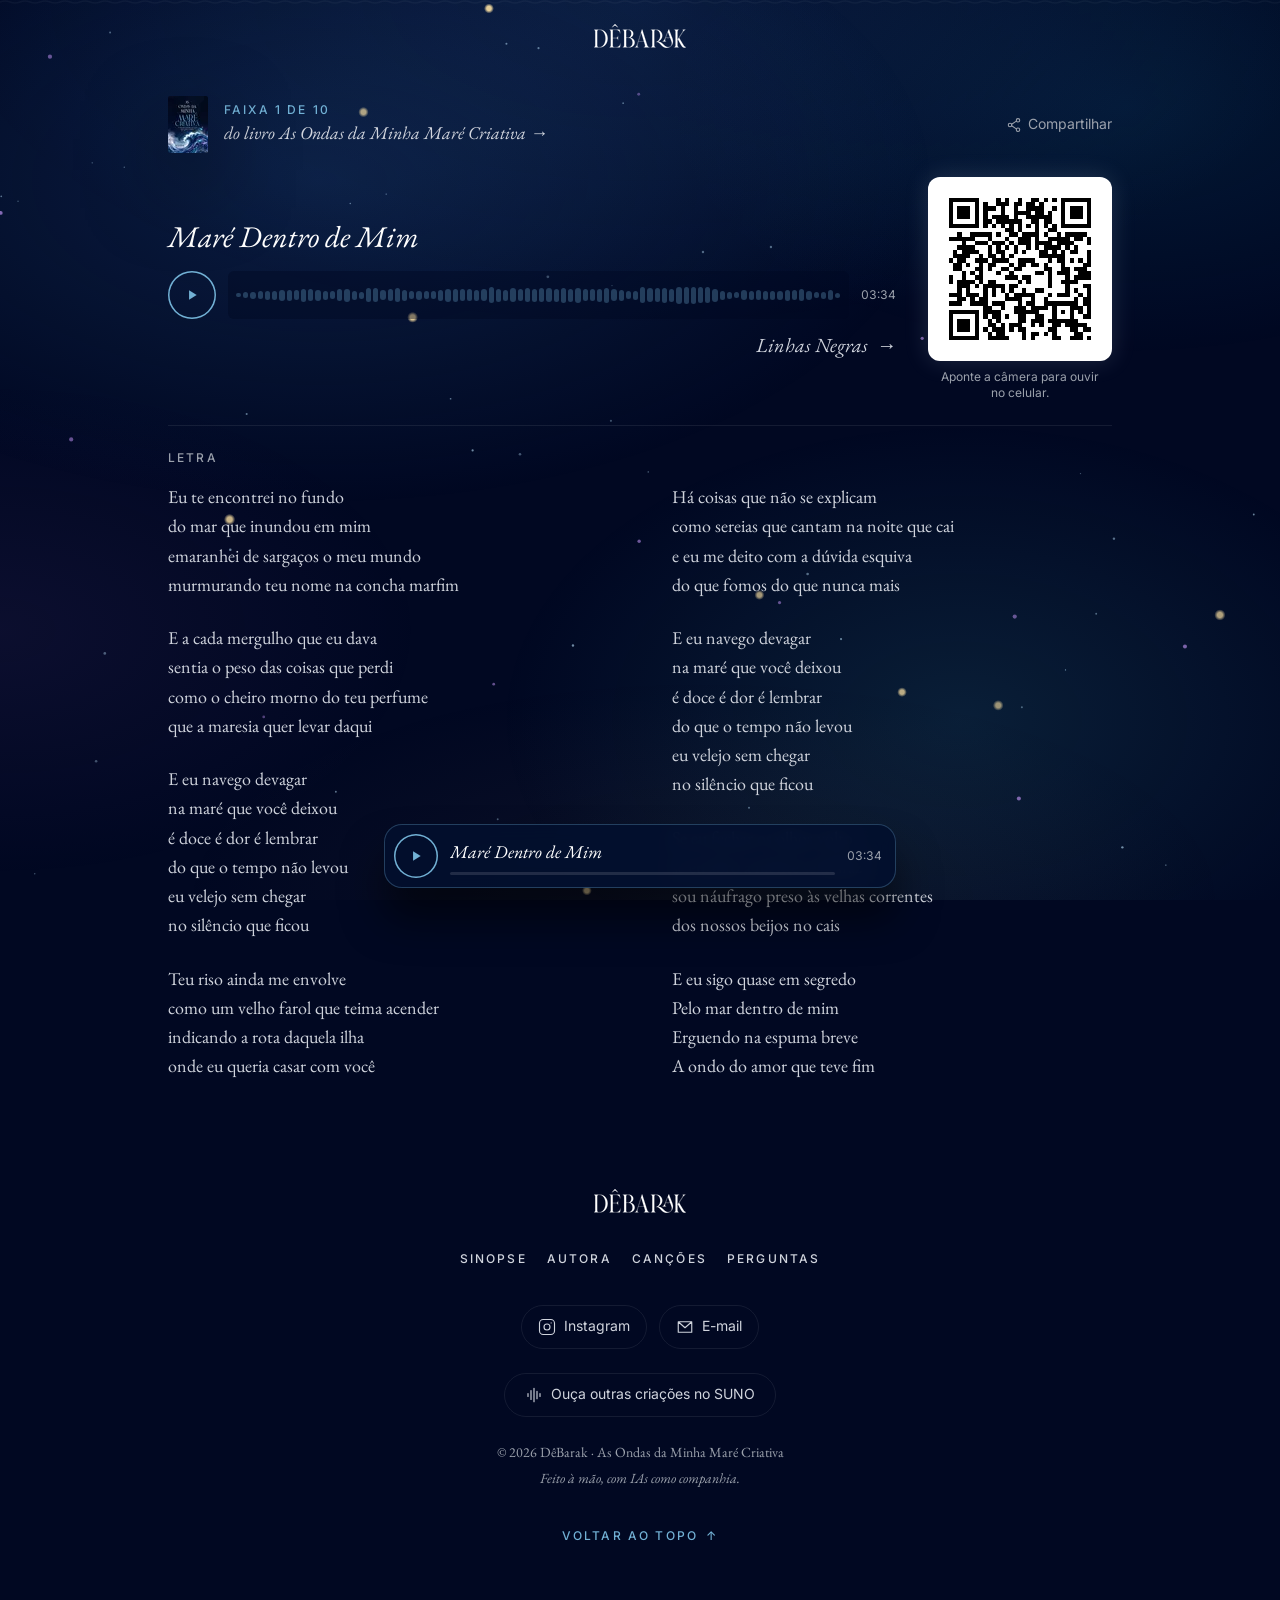
==== commit 93ea997f: "Deploy from debarak@acc201d53d79010b6584bcbcc05237b5a66797c7 debarak/debarak@acc201d53d79010b6584bcb" ====
--- a/t/01/index.html
+++ b/t/01/index.html
@@ -1,2 +1,2 @@
 <!DOCTYPE html><html lang="pt-BR" data-astro-cid-ju4pidww><head><meta charset="UTF-8"><meta name="viewport" content="width=device-width, initial-scale=1.0, viewport-fit=cover"><meta name="description" content="Ouça “Maré Dentro de Mim”, faixa 01 do livro As Ondas da Minha Maré Criativa, de DêBarak."><meta name="color-scheme" content="dark"><meta name="theme-color" content="#010822"><meta name="referrer" content="strict-origin-when-cross-origin"><link rel="canonical" href="https://www.debarak.com.br/t/01/"><link rel="alternate" hreflang="pt-BR" href="https://www.debarak.com.br/t/01/"><link rel="icon" type="image/svg+xml" href="/favicon.svg"><link rel="apple-touch-icon" href="/apple-touch-icon.png"><link rel="manifest" href="/manifest.webmanifest"><link rel="preload" href="/_astro/inter-latin-wght-normal.Dx4kXJAl.woff2" as="font" type="font/woff2" crossorigin><link rel="preload" href="/_astro/eb-garamond-latin-400-normal.BCNrxLz_.woff2" as="font" type="font/woff2" crossorigin><link rel="preload" href="/_astro/eb-garamond-latin-400-italic.DSEbMgZu.woff2" as="font" type="font/woff2" crossorigin><title>Maré Dentro de Mim · As Ondas da Minha Maré Criativa</title><meta property="og:type" content="website"><meta property="og:site_name" content="DêBarak"><meta property="og:title" content="Maré Dentro de Mim · As Ondas da Minha Maré Criativa"><meta property="og:description" content="Ouça “Maré Dentro de Mim”, faixa 01 do livro As Ondas da Minha Maré Criativa, de DêBarak."><meta property="og:url" content="https://www.debarak.com.br/t/01/"><meta property="og:image" content="https://www.debarak.com.br/og/01.jpg"><meta property="og:image:width" content="1200"><meta property="og:image:height" content="630"><meta property="og:image:type" content="image/jpeg"><meta property="og:image:alt" content="Capa social da faixa 01, “Maré Dentro de Mim”, do livro As Ondas da Minha Maré Criativa"><meta property="og:locale" content="pt_BR"><meta name="twitter:card" content="summary_large_image"><meta name="twitter:title" content="Maré Dentro de Mim · As Ondas da Minha Maré Criativa"><meta name="twitter:description" content="Ouça “Maré Dentro de Mim”, faixa 01 do livro As Ondas da Minha Maré Criativa, de DêBarak."><meta name="twitter:image" content="https://www.debarak.com.br/og/01.jpg"><meta name="twitter:image:alt" content="Capa social da faixa 01, “Maré Dentro de Mim”, do livro As Ondas da Minha Maré Criativa"><script type="application/ld+json">{"@context":"https://schema.org","@type":"WebSite","@id":"https://www.debarak.com.br/#website","url":"https://www.debarak.com.br/","name":"As Ondas da Minha Maré Criativa","alternateName":"DêBarak","description":"Uma obra que une palavras, música e tecnologia para transformar sentimentos em canções e inspirar novas travessias.","inLanguage":"pt-BR","publisher":{"@id":"https://www.debarak.com.br/#author"},"about":{"@id":"https://www.debarak.com.br/#book"}}</script><script type="application/ld+json">{"@context":"https://schema.org","@type":"WebPage","@id":"https://www.debarak.com.br/t/01/#webpage","url":"https://www.debarak.com.br/t/01/","name":"Maré Dentro de Mim · As Ondas da Minha Maré Criativa","description":"Ouça “Maré Dentro de Mim”, faixa 01 do livro As Ondas da Minha Maré Criativa, de DêBarak.","inLanguage":"pt-BR","isPartOf":{"@id":"https://www.debarak.com.br/#website"},"about":{"@id":"https://www.debarak.com.br/#book"},"primaryImageOfPage":"https://www.debarak.com.br/og/01.jpg"}</script><script type="application/ld+json">{"@context":"https://schema.org","@type":"Book","@id":"https://www.debarak.com.br/#book","name":"As Ondas da Minha Maré Criativa","alternateName":"A trilha sonora de uma mulher comum","description":"Uma obra que une palavras, música e tecnologia para transformar sentimentos em canções e inspirar novas travessias.","inLanguage":"pt-BR","author":{"@id":"https://www.debarak.com.br/#author"},"hasPart":{"@id":"https://www.debarak.com.br/#album"},"image":"https://www.debarak.com.br/og-image.jpg","url":"https://www.debarak.com.br/"}</script><script type="application/ld+json">{"@context":"https://schema.org","@type":"Person","@id":"https://www.debarak.com.br/#author","name":"DêBarak","description":"DêBarak é goiana, aposentada e devota fervorosa da música popular brasileira. Cantora de chuveiro por vocação e exploradora de tecnologia por natureza.","url":"https://www.debarak.com.br/","image":"https://www.debarak.com.br/_astro/author-portrait.qljSDqZ9.jpg","nationality":"BR","knowsLanguage":"pt-BR","sameAs":["https://instagram.com/debarak.ondas","https://suno.com/@debarak"]}</script><script type="application/ld+json">{"@context":"https://schema.org","@type":"MusicRecording","@id":"https://www.debarak.com.br/t/01/","url":"https://www.debarak.com.br/t/01/","name":"Maré Dentro de Mim","byArtist":{"@id":"https://www.debarak.com.br/#author"},"inAlbum":{"@id":"https://www.debarak.com.br/#album"},"duration":"PT3M34S","position":1,"audio":"https://www.debarak.com.br/audio/01-mare-dentro-de-mim.mp3"}</script><script type="application/ld+json">{"@context":"https://schema.org","@type":"MusicAlbum","@id":"https://www.debarak.com.br/#album","name":"As Ondas da Minha Maré Criativa","url":"https://www.debarak.com.br/","byArtist":{"@id":"https://www.debarak.com.br/#author"},"numTracks":10,"inLanguage":"pt-BR"}</script><meta http-equiv="content-security-policy" content="default-src 'self';img-src 'self' data:;font-src 'self';media-src 'self';connect-src 'self';object-src 'none';base-uri 'self'; script-src 'self' 'sha256-BF0290pkb3jxQsE7z00xR8Imp8X34FLC88L0lkMnrGw=' 'sha256-QzWFZi+FLIx23tnm9SBU4aEgx4x8DsuASP07mfqol/c=' 'sha256-0chmwFk0zaA528yFfGV7J9ppIpdfTPPULncDF3WG7Zs=' 'sha256-eIXWvAmxkr251LJZkjniEK5LcPF3NkapbJepohwYRIc=' 'sha256-Q2BPg90ZMplYY+FSdApNErhpWafg2hcRRbndmvxuL/Q=' 'sha256-47DEQpj8HBSa+/TImW+5JCeuQeRkm5NMpJWZG3hSuFU='; style-src 'self' ; style-src-elem 'self' 'sha256-qaEx7Vb+wpoYmX73ArfFMrRZn6Dk8BVslhyM0B7ajPk=' 'sha256-47DEQpj8HBSa+/TImW+5JCeuQeRkm5NMpJWZG3hSuFU='; style-src-attr 'unsafe-inline';"><link rel="stylesheet" href="/_astro/Nav.B5dZS7Cm.css"><style>.song-bar[data-astro-cid-2jauokcc]{background-color:var(--track-accent)}.song-scrub[data-astro-cid-2jauokcc]:focus-visible{box-shadow:0 0 0 2px var(--track-accent);outline:none}.song-dock[data-astro-cid-anvv26eo]{right:.75rem;bottom:calc(.75rem + env(safe-area-inset-bottom));z-index:40;background-color:color-mix(in srgb, var(--color-night-mid) 92%, transparent);backdrop-filter:blur(10px);box-shadow:inset 0 0 0 1px color-mix(in srgb, var(--color-cover-blue) 30%, transparent), var(--drop-shadow-book);visibility:hidden;transition:transform var(--duration-reveal) var(--ease-entrance), visibility var(--duration-reveal);border-radius:1.125rem;align-items:center;gap:.75rem;padding:.625rem .875rem .625rem .625rem;display:flex;position:fixed;left:.75rem;transform:translateY(calc(100% + 2rem))}.song-dock[data-astro-cid-anvv26eo][data-visible]{visibility:visible;transform:none}.dock-track[data-astro-cid-anvv26eo]{background-color:var(--color-surface-line);border-radius:2px;height:3px;margin-top:.4rem;display:block;overflow:hidden}.dock-fill[data-astro-cid-anvv26eo]{background-color:var(--track-accent);transform-origin:0;height:100%;display:block;transform:scaleX(0)}@media (width>=48rem){.song-dock[data-astro-cid-anvv26eo]{width:32rem;left:50%;right:auto;transform:translate(-50%,calc(100% + 2rem))}.song-dock[data-astro-cid-anvv26eo][data-visible]{transform:translate(-50%)}}@media (prefers-reduced-motion:reduce){.song-dock[data-astro-cid-anvv26eo]{transition:none}}
-</style><script type="module" src="/_astro/page.CMFgH77u.js"></script></head><body id="top" class="flex min-h-svh flex-col" data-astro-cid-ju4pidww><a href="#main-content" class="bg-night-deep border-cover-blue text-cover-blue sr-only focus:not-sr-only focus:fixed focus:top-4 focus:left-4 focus:z-50 focus:rounded-md focus:border focus:px-4 focus:py-2 focus:text-sm focus:font-medium focus:outline-none" data-astro-cid-ju4pidww>Pular para o conteúdo</a><!-- Zero-sized, not display:none: url(#…) can't reliably resolve defs in a non-rendered subtree. --><svg width="0" height="0" aria-hidden="true" focusable="false" class="absolute" data-astro-cid-ju4pidww><defs data-astro-cid-ju4pidww><linearGradient id="wave-gradient" x1="0" y1="0" x2="1" y2="0" data-astro-cid-ju4pidww><stop offset="0%" style="stop-color: var(--color-nebula)" data-astro-cid-ju4pidww></stop><stop offset="55%" style="stop-color: var(--color-cover-blue)" data-astro-cid-ju4pidww></stop><stop offset="100%" style="stop-color: var(--color-moonlight)" data-astro-cid-ju4pidww></stop></linearGradient></defs></svg><div class="aurora-wash" data-anim aria-hidden="true" data-astro-cid-ju4pidww></div><div class="scroll-tide" aria-hidden="true" data-astro-cid-ju4pidww><div class="scroll-tide-fill" data-astro-cid-ju4pidww></div></div><div class="starfield pointer-events-none fixed inset-0 -z-10" data-anim aria-hidden="true" data-astro-cid-t34idrrz><svg class="absolute inset-0 h-full w-full" viewBox="0 0 100 100" preserveAspectRatio="xMidYMid slice" data-astro-cid-t34idrrz><defs data-astro-cid-t34idrrz><radialGradient id="star-glow" data-astro-cid-t34idrrz><stop offset="45%" stop-color="var(--color-star-warm)" data-astro-cid-t34idrrz></stop><stop offset="100%" stop-color="var(--color-star-warm)" stop-opacity="0" data-astro-cid-t34idrrz></stop></radialGradient></defs><g class="starfield-small" data-astro-cid-t34idrrz><circle cx="88.912" cy="91.989" r="0.054" fill="var(--color-star-cool)" opacity="0.342" data-astro-cid-t34idrrz></circle><circle cx="36.924" cy="50.031" r="0.087" fill="var(--color-star-cool)" opacity="0.581" data-astro-cid-t34idrrz></circle><circle cx="39.565" cy="18.259" r="0.08" fill="var(--color-star-cool)" opacity="0.517" data-astro-cid-t34idrrz></circle><circle cx="30.17" cy="30.006" r="0.052" fill="var(--color-star-cool)" opacity="0.55" data-astro-cid-t34idrrz></circle><circle cx="42.07" cy="18.604" r="0.083" fill="var(--color-star-cool)" opacity="0.481" data-astro-cid-t34idrrz></circle><circle cx="8.601" cy="17.387" r="0.074" fill="var(--color-star-cool)" opacity="0.409" data-astro-cid-t34idrrz></circle><circle cx="63.094" cy="59.689" r="0.104" fill="var(--color-star-cool)" opacity="0.434" data-astro-cid-t34idrrz></circle><circle cx="38.884" cy="78.843" r="0.074" fill="var(--color-star-cool)" opacity="0.356" data-astro-cid-t34idrrz></circle><circle cx="69.303" cy="8.182" r="0.063" fill="var(--color-star-cool)" opacity="0.576" data-astro-cid-t34idrrz></circle><circle cx="87.685" cy="81.04" r="0.092" fill="var(--color-star-cool)" opacity="0.592" data-astro-cid-t34idrrz></circle><circle cx="27.364" cy="30.749" r="0.06" fill="var(--color-star-cool)" opacity="0.506" data-astro-cid-t34idrrz></circle><circle cx="21.672" cy="90.643" r="0.107" fill="var(--color-star-cool)" opacity="0.417" data-astro-cid-t34idrrz></circle><circle cx="3.943" cy="94.056" r="0.074" fill="var(--color-star-cool)" opacity="0.426" data-astro-cid-t34idrrz></circle><circle cx="7.51" cy="74.321" r="0.101" fill="var(--color-star-cool)" opacity="0.331" data-astro-cid-t34idrrz></circle><circle cx="65.707" cy="64.772" r="0.087" fill="var(--color-star-cool)" opacity="0.534" data-astro-cid-t34idrrz></circle><circle cx="11.867" cy="98.74" r="0.052" fill="var(--color-star-cool)" opacity="0.534" data-astro-cid-t34idrrz></circle><circle cx="79.324" cy="9.561" r="0.077" fill="var(--color-star-cool)" opacity="0.431" data-astro-cid-t34idrrz></circle><circle cx="1.409" cy="30.566" r="0.061" fill="var(--color-star-cool)" opacity="0.326" data-astro-cid-t34idrrz></circle><circle cx="11.458" cy="95.09" r="0.084" fill="var(--color-star-cool)" opacity="0.318" data-astro-cid-t34idrrz></circle><circle cx="42.803" cy="36.466" r="0.108" fill="var(--color-star-cool)" opacity="0.507" data-astro-cid-t34idrrz></circle><circle cx="28.778" cy="88.028" r="0.09" fill="var(--color-star-cool)" opacity="0.393" data-astro-cid-t34idrrz></circle><circle cx="2.716" cy="83.107" r="0.052" fill="var(--color-star-cool)" opacity="0.376" data-astro-cid-t34idrrz></circle><circle cx="97.95" cy="55.039" r="0.073" fill="var(--color-star-cool)" opacity="0.557" data-astro-cid-t34idrrz></circle><circle cx="47.814" cy="37.156" r="0.054" fill="var(--color-star-cool)" opacity="0.435" data-astro-cid-t34idrrz></circle><circle cx="85.64" cy="62.791" r="0.075" fill="var(--color-star-cool)" opacity="0.41" data-astro-cid-t34idrrz></circle><circle cx="44.763" cy="65.278" r="0.094" fill="var(--color-star-cool)" opacity="0.582" data-astro-cid-t34idrrz></circle><circle cx="58.516" cy="77.951" r="0.073" fill="var(--color-star-cool)" opacity="0.451" data-astro-cid-t34idrrz></circle><circle cx="60.231" cy="34.141" r="0.092" fill="var(--color-star-cool)" opacity="0.418" data-astro-cid-t34idrrz></circle><circle cx="83.243" cy="67.184" r="0.05" fill="var(--color-star-cool)" opacity="0.582" data-astro-cid-t34idrrz></circle><circle cx="60.885" cy="10.412" r="0.088" fill="var(--color-star-cool)" opacity="0.443" data-astro-cid-t34idrrz></circle><circle cx="26.489" cy="97.158" r="0.105" fill="var(--color-star-cool)" opacity="0.402" data-astro-cid-t34idrrz></circle><circle cx="13.39" cy="60.757" r="0.061" fill="var(--color-star-cool)" opacity="0.557" data-astro-cid-t34idrrz></circle><circle cx="54.92" cy="34.54" r="0.097" fill="var(--color-star-cool)" opacity="0.41" data-astro-cid-t34idrrz></circle><circle cx="84.414" cy="51.842" r="0.052" fill="var(--color-star-cool)" opacity="0.36" data-astro-cid-t34idrrz></circle><circle cx="35.203" cy="45.996" r="0.067" fill="var(--color-star-cool)" opacity="0.507" data-astro-cid-t34idrrz></circle><circle cx="40.622" cy="50.335" r="0.101" fill="var(--color-star-cool)" opacity="0.352" data-astro-cid-t34idrrz></circle><circle cx="34.005" cy="98.192" r="0.055" fill="var(--color-star-cool)" opacity="0.594" data-astro-cid-t34idrrz></circle><circle cx="48.683" cy="22.902" r="0.068" fill="var(--color-star-cool)" opacity="0.433" data-astro-cid-t34idrrz></circle><circle cx="17.991" cy="57.796" r="0.1" fill="var(--color-star-cool)" opacity="0.569" data-astro-cid-t34idrrz></circle><circle cx="75.262" cy="36.209" r="0.052" fill="var(--color-star-cool)" opacity="0.502" data-astro-cid-t34idrrz></circle><circle cx="53.83" cy="91.474" r="0.064" fill="var(--color-star-cool)" opacity="0.333" data-astro-cid-t34idrrz></circle><circle cx="87.027" cy="56.924" r="0.094" fill="var(--color-star-cool)" opacity="0.461" data-astro-cid-t34idrrz></circle><circle cx="8.187" cy="65.893" r="0.105" fill="var(--color-star-cool)" opacity="0.386" data-astro-cid-t34idrrz></circle><circle cx="50.643" cy="51.713" r="0.054" fill="var(--color-star-cool)" opacity="0.508" data-astro-cid-t34idrrz></circle><circle cx="47.729" cy="47.719" r="0.084" fill="var(--color-star-cool)" opacity="0.327" data-astro-cid-t34idrrz></circle><circle cx="32.778" cy="87.243" r="0.092" fill="var(--color-star-cool)" opacity="0.544" data-astro-cid-t34idrrz></circle><circle cx="39.123" cy="3.619" r="0.1" fill="var(--color-star-cool)" opacity="0.358" data-astro-cid-t34idrrz></circle><circle cx="0.098" cy="30.18" r="0.068" fill="var(--color-star-cool)" opacity="0.469" data-astro-cid-t34idrrz></circle><circle cx="49.035" cy="0.26" r="0.075" fill="var(--color-star-cool)" opacity="0.378" data-astro-cid-t34idrrz></circle><circle cx="19.27" cy="47.192" r="0.081" fill="var(--color-star-cool)" opacity="0.483" data-astro-cid-t34idrrz></circle><circle cx="44.133" cy="4.309" r="0.107" fill="var(--color-star-cool)" opacity="0.586" data-astro-cid-t34idrrz></circle><circle cx="56.96" cy="4.944" r="0.052" fill="var(--color-star-cool)" opacity="0.486" data-astro-cid-t34idrrz></circle><circle cx="91.083" cy="82.431" r="0.057" fill="var(--color-star-cool)" opacity="0.583" data-astro-cid-t34idrrz></circle><circle cx="79.835" cy="70.103" r="0.081" fill="var(--color-star-cool)" opacity="0.378" data-astro-cid-t34idrrz></circle><circle cx="56.551" cy="1.294" r="0.085" fill="var(--color-star-cool)" opacity="0.57" data-astro-cid-t34idrrz></circle><circle cx="54.563" cy="9.337" r="0.088" fill="var(--color-star-cool)" opacity="0.359" data-astro-cid-t34idrrz></circle><circle cx="7.204" cy="27.565" r="0.05" fill="var(--color-star-cool)" opacity="0.445" data-astro-cid-t34idrrz></circle><circle cx="47.809" cy="89.311" r="0.052" fill="var(--color-star-cool)" opacity="0.328" data-astro-cid-t34idrrz></circle><circle cx="9.709" cy="27.909" r="0.054" fill="var(--color-star-cool)" opacity="0.409" data-astro-cid-t34idrrz></circle><circle cx="26.24" cy="76.693" r="0.075" fill="var(--color-star-cool)" opacity="0.487" data-astro-cid-t34idrrz></circle></g><g class="starfield-medium" data-astro-cid-t34idrrz><circle cx="92.575" cy="65.354" r="0.158" fill="var(--color-star-violet)" style="--star-opacity:0.675;--twinkle-delay:5.909s;--twinkle-duration:5.033s;" data-astro-cid-t34idrrz></circle><circle cx="12.501" cy="91.606" r="0.136" fill="var(--color-star-violet)" style="--star-opacity:0.518;--twinkle-delay:4.577s;--twinkle-duration:4.175s;" data-astro-cid-t34idrrz></circle><circle cx="31.5" cy="5.822" r="0.152" fill="var(--color-star-violet)" style="--star-opacity:0.747;--twinkle-delay:1.189s;--twinkle-duration:5.503s;" data-astro-cid-t34idrrz></circle><circle cx="82.907" cy="41.334" r="0.148" fill="var(--color-star-violet)" style="--star-opacity:0.428;--twinkle-delay:3.746s;--twinkle-duration:6.35s;" data-astro-cid-t34idrrz></circle><circle cx="0.055" cy="31.475" r="0.154" fill="var(--color-star-violet)" style="--star-opacity:0.729;--twinkle-delay:2.247s;--twinkle-duration:4.048s;" data-astro-cid-t34idrrz></circle><circle cx="16.277" cy="9.579" r="0.108" fill="var(--color-star-violet)" style="--star-opacity:0.715;--twinkle-delay:4.692s;--twinkle-duration:3.931s;" data-astro-cid-t34idrrz></circle><circle cx="64.906" cy="8.98" r="0.131" fill="var(--color-star-violet)" style="--star-opacity:0.503;--twinkle-delay:1.082s;--twinkle-duration:3.333s;" data-astro-cid-t34idrrz></circle><circle cx="79.276" cy="63.011" r="0.164" fill="var(--color-star-violet)" style="--star-opacity:0.56;--twinkle-delay:5.417s;--twinkle-duration:3.587s;" data-astro-cid-t34idrrz></circle><circle cx="92.719" cy="5.004" r="0.146" fill="var(--color-star-violet)" style="--star-opacity:0.653;--twinkle-delay:1.696s;--twinkle-duration:6.026s;" data-astro-cid-t34idrrz></circle><circle cx="38.571" cy="68.293" r="0.107" fill="var(--color-star-violet)" style="--star-opacity:0.549;--twinkle-delay:3.919s;--twinkle-duration:3.984s;" data-astro-cid-t34idrrz></circle><circle cx="50.163" cy="86.213" r="0.167" fill="var(--color-star-violet)" style="--star-opacity:0.713;--twinkle-delay:2.087s;--twinkle-duration:6.793s;" data-astro-cid-t34idrrz></circle><circle cx="60.829" cy="92.095" r="0.176" fill="var(--color-star-violet)" style="--star-opacity:0.563;--twinkle-delay:4.199s;--twinkle-duration:3.788s;" data-astro-cid-t34idrrz></circle><circle cx="3.903" cy="19.273" r="0.165" fill="var(--color-star-violet)" style="--star-opacity:0.565;--twinkle-delay:0.256s;--twinkle-duration:4.301s;" data-astro-cid-t34idrrz></circle><circle cx="12.717" cy="1.082" r="0.162" fill="var(--color-star-violet)" style="--star-opacity:0.486;--twinkle-delay:4.257s;--twinkle-duration:5.666s;" data-astro-cid-t34idrrz></circle><circle cx="20.605" cy="70.853" r="0.109" fill="var(--color-star-violet)" style="--star-opacity:0.443;--twinkle-delay:0.202s;--twinkle-duration:5.216s;" data-astro-cid-t34idrrz></circle><circle cx="60.901" cy="61.92" r="0.125" fill="var(--color-star-violet)" style="--star-opacity:0.552;--twinkle-delay:2.092s;--twinkle-duration:4.284s;" data-astro-cid-t34idrrz></circle><circle cx="66.938" cy="7.617" r="0.15" fill="var(--color-star-violet)" style="--star-opacity:0.58;--twinkle-delay:5.927s;--twinkle-duration:4.205s;" data-astro-cid-t34idrrz></circle><circle cx="72.048" cy="41.277" r="0.125" fill="var(--color-star-violet)" style="--star-opacity:0.644;--twinkle-delay:1.705s;--twinkle-duration:6.31s;" data-astro-cid-t34idrrz></circle><circle cx="9.566" cy="96.233" r="0.168" fill="var(--color-star-violet)" style="--star-opacity:0.51;--twinkle-delay:3.429s;--twinkle-duration:3.935s;" data-astro-cid-t34idrrz></circle><circle cx="12.825" cy="5.819" r="0.131" fill="var(--color-star-violet)" style="--star-opacity:0.645;--twinkle-delay:1.096s;--twinkle-duration:6.411s;" data-astro-cid-t34idrrz></circle><circle cx="15.158" cy="3.368" r="0.133" fill="var(--color-star-violet)" style="--star-opacity:0.466;--twinkle-delay:2.709s;--twinkle-duration:3.072s;" data-astro-cid-t34idrrz></circle><circle cx="49.898" cy="22.213" r="0.114" fill="var(--color-star-violet)" style="--star-opacity:0.439;--twinkle-delay:4.265s;--twinkle-duration:3.252s;" data-astro-cid-t34idrrz></circle><circle cx="50.379" cy="95.688" r="0.104" fill="var(--color-star-violet)" style="--star-opacity:0.681;--twinkle-delay:1.766s;--twinkle-duration:4.283s;" data-astro-cid-t34idrrz></circle><circle cx="49.934" cy="57.126" r="0.133" fill="var(--color-star-violet)" style="--star-opacity:0.609;--twinkle-delay:3.212s;--twinkle-duration:3.5s;" data-astro-cid-t34idrrz></circle><circle cx="81.896" cy="39.86" r="0.142" fill="var(--color-star-violet)" style="--star-opacity:0.689;--twinkle-delay:4.602s;--twinkle-duration:6.235s;" data-astro-cid-t34idrrz></circle><circle cx="79.6" cy="77.224" r="0.159" fill="var(--color-star-violet)" style="--star-opacity:0.688;--twinkle-delay:1.936s;--twinkle-duration:5.822s;" data-astro-cid-t34idrrz></circle><circle cx="76.377" cy="2.55" r="0.126" fill="var(--color-star-violet)" style="--star-opacity:0.723;--twinkle-delay:3.215s;--twinkle-duration:3.595s;" data-astro-cid-t34idrrz></circle><circle cx="5.562" cy="49.173" r="0.162" fill="var(--color-star-violet)" style="--star-opacity:0.56;--twinkle-delay:4.438s;--twinkle-duration:4.885s;" data-astro-cid-t34idrrz></circle></g><g class="starfield-large" data-astro-cid-t34idrrz><circle cx="4.213" cy="5.901" r="0.328" fill="url(#star-glow)" style="--star-opacity:0.745;--twinkle-delay:0.033s;--twinkle-duration:3.013s;" data-astro-cid-t34idrrz></circle><circle cx="93.891" cy="5.61" r="0.56" fill="url(#star-glow)" style="--star-opacity:0.819;--twinkle-delay:1.553s;--twinkle-duration:5.538s;" data-astro-cid-t34idrrz></circle><circle cx="38.2" cy="15.505" r="0.39" fill="url(#star-glow)" style="--star-opacity:0.891;--twinkle-delay:4.35s;--twinkle-duration:3.138s;" data-astro-cid-t34idrrz></circle><circle cx="70.471" cy="68.918" r="0.378" fill="url(#star-glow)" style="--star-opacity:0.725;--twinkle-delay:4.426s;--twinkle-duration:5.144s;" data-astro-cid-t34idrrz></circle><circle cx="24.038" cy="99.183" r="0.362" fill="url(#star-glow)" style="--star-opacity:0.79;--twinkle-delay:3.778s;--twinkle-duration:4.892s;" data-astro-cid-t34idrrz></circle><circle cx="32.235" cy="39.633" r="0.426" fill="url(#star-glow)" style="--star-opacity:0.852;--twinkle-delay:4.409s;--twinkle-duration:3.714s;" data-astro-cid-t34idrrz></circle><circle cx="28.395" cy="23.601" r="0.408" fill="url(#star-glow)" style="--star-opacity:0.677;--twinkle-delay:2.318s;--twinkle-duration:6.943s;" data-astro-cid-t34idrrz></circle><circle cx="45.851" cy="84.422" r="0.386" fill="url(#star-glow)" style="--star-opacity:0.732;--twinkle-delay:5.504s;--twinkle-duration:3.913s;" data-astro-cid-t34idrrz></circle><circle cx="17.937" cy="55.427" r="0.442" fill="url(#star-glow)" style="--star-opacity:0.784;--twinkle-delay:3.968s;--twinkle-duration:3.957s;" data-astro-cid-t34idrrz></circle><circle cx="77.986" cy="69.952" r="0.418" fill="url(#star-glow)" style="--star-opacity:0.599;--twinkle-delay:5.71s;--twinkle-duration:4.408s;" data-astro-cid-t34idrrz></circle><circle cx="59.331" cy="61.328" r="0.39" fill="url(#star-glow)" style="--star-opacity:0.645;--twinkle-delay:0.729s;--twinkle-duration:6.6s;" data-astro-cid-t34idrrz></circle><circle cx="95.306" cy="62.889" r="0.44" fill="url(#star-glow)" style="--star-opacity:0.687;--twinkle-delay:3.027s;--twinkle-duration:3.866s;" data-astro-cid-t34idrrz></circle></g></svg></div><header class="absolute inset-x-0 top-0 z-30"><div class="page-container flex items-center justify-center pt-[calc(1.5rem+env(safe-area-inset-top))] pb-6"><!-- `-m-2 p-2` enlarges the tap target without changing layout. --><a href="/" class="-m-2 flex items-center p-2 transition-opacity active:opacity-70" aria-label="DêBarak"><img src="/_astro/wordmark.DsOjPOXy_Z1fRK1r.webp" srcset="/_astro/wordmark.DsOjPOXy_Z1fRK1r.webp 1x, /_astro/wordmark.DsOjPOXy_O6jW4.webp 2x" alt loading="eager" decoding="async" width="92" height="24" class="h-5 w-auto md:h-6"></a></div></header><!-- `min-h-full` on a child computes to zero here (main's height is auto); use `centerMain`. --><main id="main-content" class="flex-1 flex flex-col" data-astro-cid-ju4pidww><div class="flex flex-1 flex-col"><section class="page-container my-auto flex w-full flex-col gap-4 pt-20 pb-6 md:gap-6 md:pt-24 md:pb-12"><div class="flex flex-col items-start gap-3 md:flex-row md:items-center md:justify-between md:gap-4"><a href="/" class="group flex min-w-0 items-center gap-4"><img src="/_astro/book-cover.D2BoXesk_Z4ji7c.webp" srcset="/_astro/book-cover.D2BoXesk_Z1hbP4J.webp 40w, /_astro/book-cover.D2BoXesk_Z12WPbr.webp 80w" alt sizes="40px" loading="lazy" decoding="async" width="1080" height="1526" class="drop-shadow-book hidden h-auto w-10 rounded-xs md:block"><span class="flex flex-col"><span class="eyebrow text-cover-blue">Faixa 1 de 10</span><span class="group-hover:text-cover-blue font-serif text-base text-neutral-300 italic transition-colors md:text-lg">do livro As Ondas da Minha Maré Criativa →</span></span></a><!-- `-m-3 p-3` enlarges the tap target without changing layout. --><button type="button" data-track-share data-share-title="Maré Dentro de Mim" class="hover:text-cover-blue -m-3 flex shrink-0 items-center gap-1.5 p-3 text-sm text-neutral-400 transition-colors" aria-label="Compartilhar Maré Dentro de Mim"><svg width="16" height="16" viewBox="0 0 24 24" fill="none" stroke="currentColor" stroke-width="1.6" stroke-linecap="round" stroke-linejoin="round" aria-hidden="true"><circle cx="18" cy="5" r="2.6"></circle><circle cx="6" cy="12" r="2.6"></circle><circle cx="18" cy="19" r="2.6"></circle><line x1="8.5" y1="10.8" x2="15.5" y2="6.2"></line><line x1="8.5" y1="13.2" x2="15.5" y2="17.8"></line></svg><span data-share-label aria-live="polite">Compartilhar</span></button></div><article class="song-slide track-tinted"><div class="panel-md flex flex-col gap-6"><div class="flex flex-col gap-4 md:flex-row md:items-center md:gap-8"><div class="flex min-w-0 flex-1 flex-col gap-4"><h1 class="font-serif text-2xl text-white italic md:text-3xl">Maré Dentro de Mim</h1><div class="flex flex-col gap-3" data-astro-cid-2jauokcc><audio id="track-01" preload="none" src="/audio/01-mare-dentro-de-mim.mp3" data-track-number="01" data-astro-cid-2jauokcc></audio><div class="flex items-center gap-3" data-astro-cid-2jauokcc><button type="button" class="song-play-btn play-ring flex h-11 w-11 shrink-0 items-center justify-center rounded-full md:h-12 md:w-12" data-audio-target="track-01" data-state="idle" data-song-label="Maré Dentro de Mim" data-song-artist="DêBarak" data-song-album="As Ondas da Minha Maré Criativa" data-song-artwork="/_astro/book-cover.D2BoXesk.jpg" data-song-artwork-sizes="1080x1526" aria-label="Ouvir Maré Dentro de Mim" data-astro-cid-2jauokcc><svg class="play-icon" width="14" height="14" viewBox="0 0 24 24" fill="currentColor" aria-hidden="true"><path d="M7 4l13 8-13 8z"></path></svg><svg class="pause-icon" width="14" height="14" viewBox="0 0 24 24" fill="currentColor" aria-hidden="true"><path d="M6 4h4v16H6zM14 4h4v16h-4z"></path></svg><svg class="loading-icon" width="14" height="14" viewBox="0 0 24 24" fill="none" aria-hidden="true"><circle cx="12" cy="12" r="9" stroke="currentColor" stroke-width="2.5" opacity="0.25"></circle><path d="M21 12a9 9 0 0 0-9-9" stroke="currentColor" stroke-width="2.5" stroke-linecap="round"></path></svg></button><div class="song-scrub bg-night-deep/40 hover:bg-night-deep/60 flex h-11 flex-1 cursor-pointer touch-pan-y items-center gap-px overflow-hidden sm:gap-[2px] rounded-md px-2 transition-colors outline-none md:h-12" data-song-scrub role="slider" tabindex="0" aria-label="Posição em Maré Dentro de Mim. Setas movem 5 segundos." aria-valuemin="0" aria-valuemax="100" aria-valuenow="0" aria-valuetext="0:00" aria-orientation="horizontal" data-astro-cid-2jauokcc><span class="song-bar min-w-0 flex-1 rounded-full" style="height:4px;opacity:0.3;" data-base-height="4" data-astro-cid-2jauokcc></span><span class="song-bar min-w-0 flex-1 rounded-full" style="height:6px;opacity:0.3;" data-base-height="6" data-astro-cid-2jauokcc></span><span class="song-bar min-w-0 flex-1 rounded-full" style="height:7px;opacity:0.3;" data-base-height="7" data-astro-cid-2jauokcc></span><span class="song-bar min-w-0 flex-1 rounded-full" style="height:8px;opacity:0.3;" data-base-height="8" data-astro-cid-2jauokcc></span><span class="song-bar min-w-0 flex-1 rounded-full" style="height:9px;opacity:0.3;" data-base-height="9" data-astro-cid-2jauokcc></span><span class="song-bar min-w-0 flex-1 rounded-full" style="height:9px;opacity:0.3;" data-base-height="9" data-astro-cid-2jauokcc></span><span class="song-bar min-w-0 flex-1 rounded-full" style="height:11px;opacity:0.3;" data-base-height="11" data-astro-cid-2jauokcc></span><span class="song-bar min-w-0 flex-1 rounded-full" style="height:11px;opacity:0.3;" data-base-height="11" data-astro-cid-2jauokcc></span><span class="song-bar min-w-0 flex-1 rounded-full" style="height:10px;opacity:0.3;" data-base-height="10" data-astro-cid-2jauokcc></span><span class="song-bar min-w-0 flex-1 rounded-full" style="height:13px;opacity:0.3;" data-base-height="13" data-astro-cid-2jauokcc></span><span class="song-bar min-w-0 flex-1 rounded-full" style="height:12px;opacity:0.3;" data-base-height="12" data-astro-cid-2jauokcc></span><span class="song-bar min-w-0 flex-1 rounded-full" style="height:11px;opacity:0.3;" data-base-height="11" data-astro-cid-2jauokcc></span><span class="song-bar min-w-0 flex-1 rounded-full" style="height:9px;opacity:0.3;" data-base-height="9" data-astro-cid-2jauokcc></span><span class="song-bar min-w-0 flex-1 rounded-full" style="height:8px;opacity:0.3;" data-base-height="8" data-astro-cid-2jauokcc></span><span class="song-bar min-w-0 flex-1 rounded-full" style="height:12px;opacity:0.3;" data-base-height="12" data-astro-cid-2jauokcc></span><span class="song-bar min-w-0 flex-1 rounded-full" style="height:13px;opacity:0.3;" data-base-height="13" data-astro-cid-2jauokcc></span><span class="song-bar min-w-0 flex-1 rounded-full" style="height:9px;opacity:0.3;" data-base-height="9" data-astro-cid-2jauokcc></span><span class="song-bar min-w-0 flex-1 rounded-full" style="height:7px;opacity:0.3;" data-base-height="7" data-astro-cid-2jauokcc></span><span class="song-bar min-w-0 flex-1 rounded-full" style="height:14px;opacity:0.3;" data-base-height="14" data-astro-cid-2jauokcc></span><span class="song-bar min-w-0 flex-1 rounded-full" style="height:14px;opacity:0.3;" data-base-height="14" data-astro-cid-2jauokcc></span><span class="song-bar min-w-0 flex-1 rounded-full" style="height:10px;opacity:0.3;" data-base-height="10" data-astro-cid-2jauokcc></span><span class="song-bar min-w-0 flex-1 rounded-full" style="height:12px;opacity:0.3;" data-base-height="12" data-astro-cid-2jauokcc></span><span class="song-bar min-w-0 flex-1 rounded-full" style="height:14px;opacity:0.3;" data-base-height="14" data-astro-cid-2jauokcc></span><span class="song-bar min-w-0 flex-1 rounded-full" style="height:11px;opacity:0.3;" data-base-height="11" data-astro-cid-2jauokcc></span><span class="song-bar min-w-0 flex-1 rounded-full" style="height:8px;opacity:0.3;" data-base-height="8" data-astro-cid-2jauokcc></span><span class="song-bar min-w-0 flex-1 rounded-full" style="height:9px;opacity:0.3;" data-base-height="9" data-astro-cid-2jauokcc></span><span class="song-bar min-w-0 flex-1 rounded-full" style="height:8px;opacity:0.3;" data-base-height="8" data-astro-cid-2jauokcc></span><span class="song-bar min-w-0 flex-1 rounded-full" style="height:8px;opacity:0.3;" data-base-height="8" data-astro-cid-2jauokcc></span><span class="song-bar min-w-0 flex-1 rounded-full" style="height:11px;opacity:0.3;" data-base-height="11" data-astro-cid-2jauokcc></span><span class="song-bar min-w-0 flex-1 rounded-full" style="height:13px;opacity:0.3;" data-base-height="13" data-astro-cid-2jauokcc></span><span class="song-bar min-w-0 flex-1 rounded-full" style="height:13px;opacity:0.3;" data-base-height="13" data-astro-cid-2jauokcc></span><span class="song-bar min-w-0 flex-1 rounded-full" style="height:12px;opacity:0.3;" data-base-height="12" data-astro-cid-2jauokcc></span><span class="song-bar min-w-0 flex-1 rounded-full" style="height:12px;opacity:0.3;" data-base-height="12" data-astro-cid-2jauokcc></span><span class="song-bar min-w-0 flex-1 rounded-full" style="height:11px;opacity:0.3;" data-base-height="11" data-astro-cid-2jauokcc></span><span class="song-bar min-w-0 flex-1 rounded-full" style="height:12px;opacity:0.3;" data-base-height="12" data-astro-cid-2jauokcc></span><span class="song-bar min-w-0 flex-1 rounded-full" style="height:16px;opacity:0.3;" data-base-height="16" data-astro-cid-2jauokcc></span><span class="song-bar min-w-0 flex-1 rounded-full" style="height:13px;opacity:0.3;" data-base-height="13" data-astro-cid-2jauokcc></span><span class="song-bar min-w-0 flex-1 rounded-full" style="height:11px;opacity:0.3;" data-base-height="11" data-astro-cid-2jauokcc></span><span class="song-bar min-w-0 flex-1 rounded-full" style="height:14px;opacity:0.3;" data-base-height="14" data-astro-cid-2jauokcc></span><span class="song-bar min-w-0 flex-1 rounded-full" style="height:12px;opacity:0.3;" data-base-height="12" data-astro-cid-2jauokcc></span><span class="song-bar min-w-0 flex-1 rounded-full" style="height:14px;opacity:0.3;" data-base-height="14" data-astro-cid-2jauokcc></span><span class="song-bar min-w-0 flex-1 rounded-full" style="height:13px;opacity:0.3;" data-base-height="13" data-astro-cid-2jauokcc></span><span class="song-bar min-w-0 flex-1 rounded-full" style="height:14px;opacity:0.3;" data-base-height="14" data-astro-cid-2jauokcc></span><span class="song-bar min-w-0 flex-1 rounded-full" style="height:14px;opacity:0.3;" data-base-height="14" data-astro-cid-2jauokcc></span><span class="song-bar min-w-0 flex-1 rounded-full" style="height:13px;opacity:0.3;" data-base-height="13" data-astro-cid-2jauokcc></span><span class="song-bar min-w-0 flex-1 rounded-full" style="height:15px;opacity:0.3;" data-base-height="15" data-astro-cid-2jauokcc></span><span class="song-bar min-w-0 flex-1 rounded-full" style="height:13px;opacity:0.3;" data-base-height="13" data-astro-cid-2jauokcc></span><span class="song-bar min-w-0 flex-1 rounded-full" style="height:15px;opacity:0.3;" data-base-height="15" data-astro-cid-2jauokcc></span><span class="song-bar min-w-0 flex-1 rounded-full" style="height:12px;opacity:0.3;" data-base-height="12" data-astro-cid-2jauokcc></span><span class="song-bar min-w-0 flex-1 rounded-full" style="height:12px;opacity:0.3;" data-base-height="12" data-astro-cid-2jauokcc></span><span class="song-bar min-w-0 flex-1 rounded-full" style="height:13px;opacity:0.3;" data-base-height="13" data-astro-cid-2jauokcc></span><span class="song-bar min-w-0 flex-1 rounded-full" style="height:15px;opacity:0.3;" data-base-height="15" data-astro-cid-2jauokcc></span><span class="song-bar min-w-0 flex-1 rounded-full" style="height:12px;opacity:0.3;" data-base-height="12" data-astro-cid-2jauokcc></span><span class="song-bar min-w-0 flex-1 rounded-full" style="height:11px;opacity:0.3;" data-base-height="11" data-astro-cid-2jauokcc></span><span class="song-bar min-w-0 flex-1 rounded-full" style="height:8px;opacity:0.3;" data-base-height="8" data-astro-cid-2jauokcc></span><span class="song-bar min-w-0 flex-1 rounded-full" style="height:9px;opacity:0.3;" data-base-height="9" data-astro-cid-2jauokcc></span><span class="song-bar min-w-0 flex-1 rounded-full" style="height:16px;opacity:0.3;" data-base-height="16" data-astro-cid-2jauokcc></span><span class="song-bar min-w-0 flex-1 rounded-full" style="height:14px;opacity:0.3;" data-base-height="14" data-astro-cid-2jauokcc></span><span class="song-bar min-w-0 flex-1 rounded-full" style="height:14px;opacity:0.3;" data-base-height="14" data-astro-cid-2jauokcc></span><span class="song-bar min-w-0 flex-1 rounded-full" style="height:15px;opacity:0.3;" data-base-height="15" data-astro-cid-2jauokcc></span><span class="song-bar min-w-0 flex-1 rounded-full" style="height:13px;opacity:0.3;" data-base-height="13" data-astro-cid-2jauokcc></span><span class="song-bar min-w-0 flex-1 rounded-full" style="height:17px;opacity:0.3;" data-base-height="17" data-astro-cid-2jauokcc></span><span class="song-bar min-w-0 flex-1 rounded-full" style="height:17px;opacity:0.3;" data-base-height="17" data-astro-cid-2jauokcc></span><span class="song-bar min-w-0 flex-1 rounded-full" style="height:17px;opacity:0.3;" data-base-height="17" data-astro-cid-2jauokcc></span><span class="song-bar min-w-0 flex-1 rounded-full" style="height:16px;opacity:0.3;" data-base-height="16" data-astro-cid-2jauokcc></span><span class="song-bar min-w-0 flex-1 rounded-full" style="height:16px;opacity:0.3;" data-base-height="16" data-astro-cid-2jauokcc></span><span class="song-bar min-w-0 flex-1 rounded-full" style="height:13px;opacity:0.3;" data-base-height="13" data-astro-cid-2jauokcc></span><span class="song-bar min-w-0 flex-1 rounded-full" style="height:9px;opacity:0.3;" data-base-height="9" data-astro-cid-2jauokcc></span><span class="song-bar min-w-0 flex-1 rounded-full" style="height:7px;opacity:0.3;" data-base-height="7" data-astro-cid-2jauokcc></span><span class="song-bar min-w-0 flex-1 rounded-full" style="height:6px;opacity:0.3;" data-base-height="6" data-astro-cid-2jauokcc></span><span class="song-bar min-w-0 flex-1 rounded-full" style="height:10px;opacity:0.3;" data-base-height="10" data-astro-cid-2jauokcc></span><span class="song-bar min-w-0 flex-1 rounded-full" style="height:9px;opacity:0.3;" data-base-height="9" data-astro-cid-2jauokcc></span><span class="song-bar min-w-0 flex-1 rounded-full" style="height:10px;opacity:0.3;" data-base-height="10" data-astro-cid-2jauokcc></span><span class="song-bar min-w-0 flex-1 rounded-full" style="height:9px;opacity:0.3;" data-base-height="9" data-astro-cid-2jauokcc></span><span class="song-bar min-w-0 flex-1 rounded-full" style="height:9px;opacity:0.3;" data-base-height="9" data-astro-cid-2jauokcc></span><span class="song-bar min-w-0 flex-1 rounded-full" style="height:9px;opacity:0.3;" data-base-height="9" data-astro-cid-2jauokcc></span><span class="song-bar min-w-0 flex-1 rounded-full" style="height:11px;opacity:0.3;" data-base-height="11" data-astro-cid-2jauokcc></span><span class="song-bar min-w-0 flex-1 rounded-full" style="height:10px;opacity:0.3;" data-base-height="10" data-astro-cid-2jauokcc></span><span class="song-bar min-w-0 flex-1 rounded-full" style="height:12px;opacity:0.3;" data-base-height="12" data-astro-cid-2jauokcc></span><span class="song-bar min-w-0 flex-1 rounded-full" style="height:9px;opacity:0.3;" data-base-height="9" data-astro-cid-2jauokcc></span><span class="song-bar min-w-0 flex-1 rounded-full" style="height:6px;opacity:0.3;" data-base-height="6" data-astro-cid-2jauokcc></span><span class="song-bar min-w-0 flex-1 rounded-full" style="height:7px;opacity:0.3;" data-base-height="7" data-astro-cid-2jauokcc></span><span class="song-bar min-w-0 flex-1 rounded-full" style="height:10px;opacity:0.3;" data-base-height="10" data-astro-cid-2jauokcc></span><span class="song-bar min-w-0 flex-1 rounded-full" style="height:5px;opacity:0.3;" data-base-height="5" data-astro-cid-2jauokcc></span></div><span class="shrink-0 text-xs text-neutral-400 tabular-nums" data-astro-cid-2jauokcc>03:34</span></div><p data-song-error class="hidden text-xs text-red-300" role="alert" data-astro-cid-2jauokcc></p><nav aria-label="Outras faixas" class="flex flex-col gap-1.5 sm:flex-row sm:items-center sm:justify-between sm:gap-4" data-astro-cid-2jauokcc><span class="hidden sm:block" data-astro-cid-2jauokcc></span><a href="/t/02/" class="hover:text-cover-blue -my-2 flex max-w-full min-w-0 items-center gap-2 self-end py-2 font-serif text-lg text-neutral-300 italic transition-colors sm:self-auto md:text-xl" aria-label="Próxima faixa: Linhas Negras" data-astro-cid-2jauokcc><span class="truncate" data-astro-cid-2jauokcc>Linhas Negras</span><span aria-hidden="true" data-astro-cid-2jauokcc>→</span></a></nav></div></div><figure class="hidden shrink-0 flex-col items-center gap-2 md:flex"><div class="qr-plate rounded-xl bg-white p-3"><img src="/qr/01.svg" width="160" height="160" loading="lazy" alt="QR code que abre a página de Maré Dentro de Mim" class="h-40 w-40"></div><figcaption class="max-w-40 text-center text-xs text-neutral-400">Aponte a câmera para ouvir no celular.</figcaption></figure></div><div class="border-surface-border border-t pt-5 md:pt-6"><div data-song-lyrics class="min-w-0"><p class="eyebrow mb-4 text-neutral-400">Letra</p><div class="lg:columns-2 lg:gap-x-16"><p class="mb-6 break-inside-avoid font-serif text-lg leading-snug text-neutral-300 last:mb-0 md:leading-relaxed"><span class="block pl-4 -indent-4">Eu te encontrei no fundo</span><span class="block pl-4 -indent-4">do mar que inundou em mim</span><span class="block pl-4 -indent-4">emaranhei de sargaços o meu mundo</span><span class="block pl-4 -indent-4">murmurando teu nome na concha marfim</span></p><p class="mb-6 break-inside-avoid font-serif text-lg leading-snug text-neutral-300 last:mb-0 md:leading-relaxed"><span class="block pl-4 -indent-4">E a cada mergulho que eu dava</span><span class="block pl-4 -indent-4">sentia o peso das coisas que perdi</span><span class="block pl-4 -indent-4">como o cheiro morno do teu perfume</span><span class="block pl-4 -indent-4">que a maresia quer levar daqui</span></p><p class="mb-6 break-inside-avoid font-serif text-lg leading-snug text-neutral-300 last:mb-0 md:leading-relaxed"><span class="block pl-4 -indent-4">E eu navego devagar</span><span class="block pl-4 -indent-4">na maré que você deixou</span><span class="block pl-4 -indent-4">é doce é dor é lembrar</span><span class="block pl-4 -indent-4">do que o tempo não levou</span><span class="block pl-4 -indent-4">eu velejo sem chegar</span><span class="block pl-4 -indent-4">no silêncio que ficou</span></p><p class="mb-6 break-inside-avoid font-serif text-lg leading-snug text-neutral-300 last:mb-0 md:leading-relaxed"><span class="block pl-4 -indent-4">Teu riso ainda me envolve</span><span class="block pl-4 -indent-4">como um velho farol que teima acender</span><span class="block pl-4 -indent-4">indicando a rota daquela ilha</span><span class="block pl-4 -indent-4">onde eu queria casar com você</span></p><p class="mb-6 break-inside-avoid font-serif text-lg leading-snug text-neutral-300 last:mb-0 md:leading-relaxed"><span class="block pl-4 -indent-4">Há coisas que não se explicam</span><span class="block pl-4 -indent-4">como sereias que cantam na noite que cai</span><span class="block pl-4 -indent-4">e eu me deito com a dúvida esquiva</span><span class="block pl-4 -indent-4">do que fomos do que nunca mais</span></p><p class="mb-6 break-inside-avoid font-serif text-lg leading-snug text-neutral-300 last:mb-0 md:leading-relaxed"><span class="block pl-4 -indent-4">E eu navego devagar</span><span class="block pl-4 -indent-4">na maré que você deixou</span><span class="block pl-4 -indent-4">é doce é dor é lembrar</span><span class="block pl-4 -indent-4">do que o tempo não levou</span><span class="block pl-4 -indent-4">eu velejo sem chegar</span><span class="block pl-4 -indent-4">no silêncio que ficou</span></p><p class="mb-6 break-inside-avoid font-serif text-lg leading-snug text-neutral-300 last:mb-0 md:leading-relaxed"><span class="block pl-4 -indent-4">Se eu fechar os olhos volto</span><span class="block pl-4 -indent-4">se eu abro a mente se desfaz</span><span class="block pl-4 -indent-4">sou náufrago preso às velhas correntes</span><span class="block pl-4 -indent-4">dos nossos beijos no cais</span></p><p class="mb-6 break-inside-avoid font-serif text-lg leading-snug text-neutral-300 last:mb-0 md:leading-relaxed"><span class="block pl-4 -indent-4">E eu sigo quase em segredo</span><span class="block pl-4 -indent-4">Pelo mar dentro de mim</span><span class="block pl-4 -indent-4">Erguendo na espuma breve</span><span class="block pl-4 -indent-4">A ondo do amor que teve fim</span></p></div></div></div></div></article></section><div data-song-dock class="song-dock track-tinted" data-astro-cid-anvv26eo><button type="button" data-dock-toggle data-state="idle" class="play-ring flex h-11 w-11 flex-none items-center justify-center rounded-full" aria-label="Ouvir Maré Dentro de Mim" data-astro-cid-anvv26eo><svg class="play-icon" width="14" height="14" viewBox="0 0 24 24" fill="currentColor" aria-hidden="true"><path d="M7 4l13 8-13 8z"></path></svg><svg class="pause-icon" width="14" height="14" viewBox="0 0 24 24" fill="currentColor" aria-hidden="true"><path d="M6 4h4v16H6zM14 4h4v16h-4z"></path></svg></button><span class="min-w-0 flex-1" data-astro-cid-anvv26eo><span class="block truncate font-serif text-lg text-white italic" data-astro-cid-anvv26eo>Maré Dentro de Mim</span><span class="dock-track" aria-hidden="true" data-astro-cid-anvv26eo><span data-dock-fill class="dock-fill" data-astro-cid-anvv26eo></span></span></span><span class="shrink-0 text-xs text-neutral-400 tabular-nums" data-astro-cid-anvv26eo>03:34</span></div><script type="module" src="/_astro/SongDock.astro_astro_type_script_index_0_lang.Bu8l3_A1.js"></script></div></main><!-- `w-full` is required: in the body flex column, auto margins would shrink the footer to fit-content. --><footer class="page-container w-full pt-6 pb-[calc(1.5rem+env(safe-area-inset-bottom))] md:pt-12 md:pb-[calc(3rem+env(safe-area-inset-bottom))]"><div class="flex flex-col items-center justify-center gap-4 text-center md:gap-6"><div class="hidden md:block"><!-- `-m-2 p-2` enlarges the tap target without changing layout. --><a href="#top" class="-m-2 flex items-center p-2 transition-opacity active:opacity-70" aria-label="DêBarak"><img src="/_astro/wordmark.DsOjPOXy_Z1fRK1r.webp" srcset="/_astro/wordmark.DsOjPOXy_Z1fRK1r.webp 1x, /_astro/wordmark.DsOjPOXy_O6jW4.webp 2x" alt loading="eager" decoding="async" width="92" height="24" class="h-5 w-auto md:h-6"></a></div><nav aria-label="Seções" class="hidden flex-wrap justify-center gap-x-5 md:flex"><a href="/#sinopse" class="eyebrow hover:text-cover-blue inline-flex min-h-11 items-center transition-colors">Sinopse</a><a href="/#autora" class="eyebrow hover:text-cover-blue inline-flex min-h-11 items-center transition-colors">Autora</a><a href="/#cancoes" class="eyebrow hover:text-cover-blue inline-flex min-h-11 items-center transition-colors">Canções</a><a href="/#perguntas" class="eyebrow hover:text-cover-blue inline-flex min-h-11 items-center transition-colors">Perguntas</a></nav><ul class="flex items-center gap-3"><li><a href="https://instagram.com/debarak.ondas" aria-label="Instagram (abre em nova aba)" title="Instagram" target="_blank" rel="noopener noreferrer" class="pill-link"><svg width="18" height="18" viewBox="0 0 24 24" fill="none" aria-hidden="true"><path d="M7 2h10a5 5 0 0 1 5 5v10a5 5 0 0 1-5 5H7a5 5 0 0 1-5-5V7a5 5 0 0 1 5-5z M12 8a4 4 0 1 0 0 8 4 4 0 0 0 0-8z M17.5 6.5h0.01" stroke="currentColor" stroke-width="1.5" stroke-linecap="round" stroke-linejoin="round"></path></svg><span>Instagram</span></a></li><li><a href="mailto:contato@debarak.com.br" aria-label="E-mail (abre em nova aba)" title="E-mail" target="_blank" rel="noopener noreferrer" class="pill-link"><svg width="18" height="18" viewBox="0 0 24 24" fill="none" aria-hidden="true"><path d="M3 5h18v14H3z M3 5l9 8 9-8" stroke="currentColor" stroke-width="1.5" stroke-linecap="round" stroke-linejoin="round"></path></svg><span>E-mail</span></a></li></ul><a href="https://suno.com/@debarak" target="_blank" rel="noopener noreferrer" class="pill-link px-5"><svg width="18" height="18" viewBox="0 0 24 24" fill="none" aria-hidden="true"><path d="M4 10v4 M8 6v12 M12 3v18 M16 7v10 M20 10v4" stroke="currentColor" stroke-width="1.5" stroke-linecap="round" stroke-linejoin="round"></path></svg><span>Ouça outras criações no SUNO<span class="sr-only"> (abre em nova aba)</span></span></a><div class="flex flex-col gap-1"><p class="font-serif text-sm text-neutral-400">© 2026 DêBarak · As Ondas da Minha Maré Criativa</p><p class="font-serif text-sm text-neutral-400 italic">Feito à mão, com IAs como companhia.</p></div><a href="#top" class="eyebrow text-cover-blue hidden min-h-11 items-center gap-2 transition-opacity hover:opacity-80 md:inline-flex">Voltar ao topo <span aria-hidden="true">↑</span></a></div></footer><script type="module" src="/_astro/Layout.astro_astro_type_script_index_0_lang.CdDL5k4X.js"></script></body></html><script type="module" src="/_astro/_number_.astro_astro_type_script_index_0_lang.DkdMLG0b.js"></script>+</style><script type="module" src="/_astro/page.CMFgH77u.js"></script></head><body id="top" class="flex min-h-svh flex-col" data-astro-cid-ju4pidww><a href="#main-content" class="bg-night-deep border-cover-blue text-cover-blue sr-only focus:not-sr-only focus:fixed focus:top-4 focus:left-4 focus:z-50 focus:rounded-md focus:border focus:px-4 focus:py-2 focus:text-sm focus:font-medium focus:outline-none" data-astro-cid-ju4pidww>Pular para o conteúdo</a><!-- Zero-sized, not display:none: url(#…) can't reliably resolve defs in a non-rendered subtree. --><svg width="0" height="0" aria-hidden="true" focusable="false" class="absolute" data-astro-cid-ju4pidww><defs data-astro-cid-ju4pidww><linearGradient id="wave-gradient" x1="0" y1="0" x2="1" y2="0" data-astro-cid-ju4pidww><stop offset="0%" style="stop-color: var(--color-nebula)" data-astro-cid-ju4pidww></stop><stop offset="55%" style="stop-color: var(--color-cover-blue)" data-astro-cid-ju4pidww></stop><stop offset="100%" style="stop-color: var(--color-moonlight)" data-astro-cid-ju4pidww></stop></linearGradient></defs></svg><div class="aurora-wash" data-anim aria-hidden="true" data-astro-cid-ju4pidww></div><div class="scroll-tide" aria-hidden="true" data-astro-cid-ju4pidww><div class="scroll-tide-fill" data-astro-cid-ju4pidww></div></div><div class="starfield pointer-events-none fixed inset-0 -z-10" data-anim aria-hidden="true" data-astro-cid-t34idrrz><svg class="absolute inset-0 h-full w-full" viewBox="0 0 100 100" preserveAspectRatio="xMidYMid slice" data-astro-cid-t34idrrz><defs data-astro-cid-t34idrrz><radialGradient id="star-glow" data-astro-cid-t34idrrz><stop offset="45%" stop-color="var(--color-star-warm)" data-astro-cid-t34idrrz></stop><stop offset="100%" stop-color="var(--color-star-warm)" stop-opacity="0" data-astro-cid-t34idrrz></stop></radialGradient></defs><g class="starfield-small" data-astro-cid-t34idrrz><circle cx="88.912" cy="91.989" r="0.054" fill="var(--color-star-cool)" opacity="0.342" data-astro-cid-t34idrrz></circle><circle cx="36.924" cy="50.031" r="0.087" fill="var(--color-star-cool)" opacity="0.581" data-astro-cid-t34idrrz></circle><circle cx="39.565" cy="18.259" r="0.08" fill="var(--color-star-cool)" opacity="0.517" data-astro-cid-t34idrrz></circle><circle cx="30.17" cy="30.006" r="0.052" fill="var(--color-star-cool)" opacity="0.55" data-astro-cid-t34idrrz></circle><circle cx="42.07" cy="18.604" r="0.083" fill="var(--color-star-cool)" opacity="0.481" data-astro-cid-t34idrrz></circle><circle cx="8.601" cy="17.387" r="0.074" fill="var(--color-star-cool)" opacity="0.409" data-astro-cid-t34idrrz></circle><circle cx="63.094" cy="59.689" r="0.104" fill="var(--color-star-cool)" opacity="0.434" data-astro-cid-t34idrrz></circle><circle cx="38.884" cy="78.843" r="0.074" fill="var(--color-star-cool)" opacity="0.356" data-astro-cid-t34idrrz></circle><circle cx="69.303" cy="8.182" r="0.063" fill="var(--color-star-cool)" opacity="0.576" data-astro-cid-t34idrrz></circle><circle cx="87.685" cy="81.04" r="0.092" fill="var(--color-star-cool)" opacity="0.592" data-astro-cid-t34idrrz></circle><circle cx="27.364" cy="30.749" r="0.06" fill="var(--color-star-cool)" opacity="0.506" data-astro-cid-t34idrrz></circle><circle cx="21.672" cy="90.643" r="0.107" fill="var(--color-star-cool)" opacity="0.417" data-astro-cid-t34idrrz></circle><circle cx="3.943" cy="94.056" r="0.074" fill="var(--color-star-cool)" opacity="0.426" data-astro-cid-t34idrrz></circle><circle cx="7.51" cy="74.321" r="0.101" fill="var(--color-star-cool)" opacity="0.331" data-astro-cid-t34idrrz></circle><circle cx="65.707" cy="64.772" r="0.087" fill="var(--color-star-cool)" opacity="0.534" data-astro-cid-t34idrrz></circle><circle cx="11.867" cy="98.74" r="0.052" fill="var(--color-star-cool)" opacity="0.534" data-astro-cid-t34idrrz></circle><circle cx="79.324" cy="9.561" r="0.077" fill="var(--color-star-cool)" opacity="0.431" data-astro-cid-t34idrrz></circle><circle cx="1.409" cy="30.566" r="0.061" fill="var(--color-star-cool)" opacity="0.326" data-astro-cid-t34idrrz></circle><circle cx="11.458" cy="95.09" r="0.084" fill="var(--color-star-cool)" opacity="0.318" data-astro-cid-t34idrrz></circle><circle cx="42.803" cy="36.466" r="0.108" fill="var(--color-star-cool)" opacity="0.507" data-astro-cid-t34idrrz></circle><circle cx="28.778" cy="88.028" r="0.09" fill="var(--color-star-cool)" opacity="0.393" data-astro-cid-t34idrrz></circle><circle cx="2.716" cy="83.107" r="0.052" fill="var(--color-star-cool)" opacity="0.376" data-astro-cid-t34idrrz></circle><circle cx="97.95" cy="55.039" r="0.073" fill="var(--color-star-cool)" opacity="0.557" data-astro-cid-t34idrrz></circle><circle cx="47.814" cy="37.156" r="0.054" fill="var(--color-star-cool)" opacity="0.435" data-astro-cid-t34idrrz></circle><circle cx="85.64" cy="62.791" r="0.075" fill="var(--color-star-cool)" opacity="0.41" data-astro-cid-t34idrrz></circle><circle cx="44.763" cy="65.278" r="0.094" fill="var(--color-star-cool)" opacity="0.582" data-astro-cid-t34idrrz></circle><circle cx="58.516" cy="77.951" r="0.073" fill="var(--color-star-cool)" opacity="0.451" data-astro-cid-t34idrrz></circle><circle cx="60.231" cy="34.141" r="0.092" fill="var(--color-star-cool)" opacity="0.418" data-astro-cid-t34idrrz></circle><circle cx="83.243" cy="67.184" r="0.05" fill="var(--color-star-cool)" opacity="0.582" data-astro-cid-t34idrrz></circle><circle cx="60.885" cy="10.412" r="0.088" fill="var(--color-star-cool)" opacity="0.443" data-astro-cid-t34idrrz></circle><circle cx="26.489" cy="97.158" r="0.105" fill="var(--color-star-cool)" opacity="0.402" data-astro-cid-t34idrrz></circle><circle cx="13.39" cy="60.757" r="0.061" fill="var(--color-star-cool)" opacity="0.557" data-astro-cid-t34idrrz></circle><circle cx="54.92" cy="34.54" r="0.097" fill="var(--color-star-cool)" opacity="0.41" data-astro-cid-t34idrrz></circle><circle cx="84.414" cy="51.842" r="0.052" fill="var(--color-star-cool)" opacity="0.36" data-astro-cid-t34idrrz></circle><circle cx="35.203" cy="45.996" r="0.067" fill="var(--color-star-cool)" opacity="0.507" data-astro-cid-t34idrrz></circle><circle cx="40.622" cy="50.335" r="0.101" fill="var(--color-star-cool)" opacity="0.352" data-astro-cid-t34idrrz></circle><circle cx="34.005" cy="98.192" r="0.055" fill="var(--color-star-cool)" opacity="0.594" data-astro-cid-t34idrrz></circle><circle cx="48.683" cy="22.902" r="0.068" fill="var(--color-star-cool)" opacity="0.433" data-astro-cid-t34idrrz></circle><circle cx="17.991" cy="57.796" r="0.1" fill="var(--color-star-cool)" opacity="0.569" data-astro-cid-t34idrrz></circle><circle cx="75.262" cy="36.209" r="0.052" fill="var(--color-star-cool)" opacity="0.502" data-astro-cid-t34idrrz></circle><circle cx="53.83" cy="91.474" r="0.064" fill="var(--color-star-cool)" opacity="0.333" data-astro-cid-t34idrrz></circle><circle cx="87.027" cy="56.924" r="0.094" fill="var(--color-star-cool)" opacity="0.461" data-astro-cid-t34idrrz></circle><circle cx="8.187" cy="65.893" r="0.105" fill="var(--color-star-cool)" opacity="0.386" data-astro-cid-t34idrrz></circle><circle cx="50.643" cy="51.713" r="0.054" fill="var(--color-star-cool)" opacity="0.508" data-astro-cid-t34idrrz></circle><circle cx="47.729" cy="47.719" r="0.084" fill="var(--color-star-cool)" opacity="0.327" data-astro-cid-t34idrrz></circle><circle cx="32.778" cy="87.243" r="0.092" fill="var(--color-star-cool)" opacity="0.544" data-astro-cid-t34idrrz></circle><circle cx="39.123" cy="3.619" r="0.1" fill="var(--color-star-cool)" opacity="0.358" data-astro-cid-t34idrrz></circle><circle cx="0.098" cy="30.18" r="0.068" fill="var(--color-star-cool)" opacity="0.469" data-astro-cid-t34idrrz></circle><circle cx="49.035" cy="0.26" r="0.075" fill="var(--color-star-cool)" opacity="0.378" data-astro-cid-t34idrrz></circle><circle cx="19.27" cy="47.192" r="0.081" fill="var(--color-star-cool)" opacity="0.483" data-astro-cid-t34idrrz></circle><circle cx="44.133" cy="4.309" r="0.107" fill="var(--color-star-cool)" opacity="0.586" data-astro-cid-t34idrrz></circle><circle cx="56.96" cy="4.944" r="0.052" fill="var(--color-star-cool)" opacity="0.486" data-astro-cid-t34idrrz></circle><circle cx="91.083" cy="82.431" r="0.057" fill="var(--color-star-cool)" opacity="0.583" data-astro-cid-t34idrrz></circle><circle cx="79.835" cy="70.103" r="0.081" fill="var(--color-star-cool)" opacity="0.378" data-astro-cid-t34idrrz></circle><circle cx="56.551" cy="1.294" r="0.085" fill="var(--color-star-cool)" opacity="0.57" data-astro-cid-t34idrrz></circle><circle cx="54.563" cy="9.337" r="0.088" fill="var(--color-star-cool)" opacity="0.359" data-astro-cid-t34idrrz></circle><circle cx="7.204" cy="27.565" r="0.05" fill="var(--color-star-cool)" opacity="0.445" data-astro-cid-t34idrrz></circle><circle cx="47.809" cy="89.311" r="0.052" fill="var(--color-star-cool)" opacity="0.328" data-astro-cid-t34idrrz></circle><circle cx="9.709" cy="27.909" r="0.054" fill="var(--color-star-cool)" opacity="0.409" data-astro-cid-t34idrrz></circle><circle cx="26.24" cy="76.693" r="0.075" fill="var(--color-star-cool)" opacity="0.487" data-astro-cid-t34idrrz></circle></g><g class="starfield-medium" data-astro-cid-t34idrrz><circle cx="92.575" cy="65.354" r="0.158" fill="var(--color-star-violet)" style="--star-opacity:0.675;--twinkle-delay:5.909s;--twinkle-duration:5.033s;" data-astro-cid-t34idrrz></circle><circle cx="12.501" cy="91.606" r="0.136" fill="var(--color-star-violet)" style="--star-opacity:0.518;--twinkle-delay:4.577s;--twinkle-duration:4.175s;" data-astro-cid-t34idrrz></circle><circle cx="31.5" cy="5.822" r="0.152" fill="var(--color-star-violet)" style="--star-opacity:0.747;--twinkle-delay:1.189s;--twinkle-duration:5.503s;" data-astro-cid-t34idrrz></circle><circle cx="82.907" cy="41.334" r="0.148" fill="var(--color-star-violet)" style="--star-opacity:0.428;--twinkle-delay:3.746s;--twinkle-duration:6.35s;" data-astro-cid-t34idrrz></circle><circle cx="0.055" cy="31.475" r="0.154" fill="var(--color-star-violet)" style="--star-opacity:0.729;--twinkle-delay:2.247s;--twinkle-duration:4.048s;" data-astro-cid-t34idrrz></circle><circle cx="16.277" cy="9.579" r="0.108" fill="var(--color-star-violet)" style="--star-opacity:0.715;--twinkle-delay:4.692s;--twinkle-duration:3.931s;" data-astro-cid-t34idrrz></circle><circle cx="64.906" cy="8.98" r="0.131" fill="var(--color-star-violet)" style="--star-opacity:0.503;--twinkle-delay:1.082s;--twinkle-duration:3.333s;" data-astro-cid-t34idrrz></circle><circle cx="79.276" cy="63.011" r="0.164" fill="var(--color-star-violet)" style="--star-opacity:0.56;--twinkle-delay:5.417s;--twinkle-duration:3.587s;" data-astro-cid-t34idrrz></circle><circle cx="92.719" cy="5.004" r="0.146" fill="var(--color-star-violet)" style="--star-opacity:0.653;--twinkle-delay:1.696s;--twinkle-duration:6.026s;" data-astro-cid-t34idrrz></circle><circle cx="38.571" cy="68.293" r="0.107" fill="var(--color-star-violet)" style="--star-opacity:0.549;--twinkle-delay:3.919s;--twinkle-duration:3.984s;" data-astro-cid-t34idrrz></circle><circle cx="50.163" cy="86.213" r="0.167" fill="var(--color-star-violet)" style="--star-opacity:0.713;--twinkle-delay:2.087s;--twinkle-duration:6.793s;" data-astro-cid-t34idrrz></circle><circle cx="60.829" cy="92.095" r="0.176" fill="var(--color-star-violet)" style="--star-opacity:0.563;--twinkle-delay:4.199s;--twinkle-duration:3.788s;" data-astro-cid-t34idrrz></circle><circle cx="3.903" cy="19.273" r="0.165" fill="var(--color-star-violet)" style="--star-opacity:0.565;--twinkle-delay:0.256s;--twinkle-duration:4.301s;" data-astro-cid-t34idrrz></circle><circle cx="12.717" cy="1.082" r="0.162" fill="var(--color-star-violet)" style="--star-opacity:0.486;--twinkle-delay:4.257s;--twinkle-duration:5.666s;" data-astro-cid-t34idrrz></circle><circle cx="20.605" cy="70.853" r="0.109" fill="var(--color-star-violet)" style="--star-opacity:0.443;--twinkle-delay:0.202s;--twinkle-duration:5.216s;" data-astro-cid-t34idrrz></circle><circle cx="60.901" cy="61.92" r="0.125" fill="var(--color-star-violet)" style="--star-opacity:0.552;--twinkle-delay:2.092s;--twinkle-duration:4.284s;" data-astro-cid-t34idrrz></circle><circle cx="66.938" cy="7.617" r="0.15" fill="var(--color-star-violet)" style="--star-opacity:0.58;--twinkle-delay:5.927s;--twinkle-duration:4.205s;" data-astro-cid-t34idrrz></circle><circle cx="72.048" cy="41.277" r="0.125" fill="var(--color-star-violet)" style="--star-opacity:0.644;--twinkle-delay:1.705s;--twinkle-duration:6.31s;" data-astro-cid-t34idrrz></circle><circle cx="9.566" cy="96.233" r="0.168" fill="var(--color-star-violet)" style="--star-opacity:0.51;--twinkle-delay:3.429s;--twinkle-duration:3.935s;" data-astro-cid-t34idrrz></circle><circle cx="12.825" cy="5.819" r="0.131" fill="var(--color-star-violet)" style="--star-opacity:0.645;--twinkle-delay:1.096s;--twinkle-duration:6.411s;" data-astro-cid-t34idrrz></circle><circle cx="15.158" cy="3.368" r="0.133" fill="var(--color-star-violet)" style="--star-opacity:0.466;--twinkle-delay:2.709s;--twinkle-duration:3.072s;" data-astro-cid-t34idrrz></circle><circle cx="49.898" cy="22.213" r="0.114" fill="var(--color-star-violet)" style="--star-opacity:0.439;--twinkle-delay:4.265s;--twinkle-duration:3.252s;" data-astro-cid-t34idrrz></circle><circle cx="50.379" cy="95.688" r="0.104" fill="var(--color-star-violet)" style="--star-opacity:0.681;--twinkle-delay:1.766s;--twinkle-duration:4.283s;" data-astro-cid-t34idrrz></circle><circle cx="49.934" cy="57.126" r="0.133" fill="var(--color-star-violet)" style="--star-opacity:0.609;--twinkle-delay:3.212s;--twinkle-duration:3.5s;" data-astro-cid-t34idrrz></circle><circle cx="81.896" cy="39.86" r="0.142" fill="var(--color-star-violet)" style="--star-opacity:0.689;--twinkle-delay:4.602s;--twinkle-duration:6.235s;" data-astro-cid-t34idrrz></circle><circle cx="79.6" cy="77.224" r="0.159" fill="var(--color-star-violet)" style="--star-opacity:0.688;--twinkle-delay:1.936s;--twinkle-duration:5.822s;" data-astro-cid-t34idrrz></circle><circle cx="76.377" cy="2.55" r="0.126" fill="var(--color-star-violet)" style="--star-opacity:0.723;--twinkle-delay:3.215s;--twinkle-duration:3.595s;" data-astro-cid-t34idrrz></circle><circle cx="5.562" cy="49.173" r="0.162" fill="var(--color-star-violet)" style="--star-opacity:0.56;--twinkle-delay:4.438s;--twinkle-duration:4.885s;" data-astro-cid-t34idrrz></circle></g><g class="starfield-large" data-astro-cid-t34idrrz><circle cx="4.213" cy="5.901" r="0.328" fill="url(#star-glow)" style="--star-opacity:0.745;--twinkle-delay:0.033s;--twinkle-duration:3.013s;" data-astro-cid-t34idrrz></circle><circle cx="93.891" cy="5.61" r="0.56" fill="url(#star-glow)" style="--star-opacity:0.819;--twinkle-delay:1.553s;--twinkle-duration:5.538s;" data-astro-cid-t34idrrz></circle><circle cx="38.2" cy="15.505" r="0.39" fill="url(#star-glow)" style="--star-opacity:0.891;--twinkle-delay:4.35s;--twinkle-duration:3.138s;" data-astro-cid-t34idrrz></circle><circle cx="70.471" cy="68.918" r="0.378" fill="url(#star-glow)" style="--star-opacity:0.725;--twinkle-delay:4.426s;--twinkle-duration:5.144s;" data-astro-cid-t34idrrz></circle><circle cx="24.038" cy="99.183" r="0.362" fill="url(#star-glow)" style="--star-opacity:0.79;--twinkle-delay:3.778s;--twinkle-duration:4.892s;" data-astro-cid-t34idrrz></circle><circle cx="32.235" cy="39.633" r="0.426" fill="url(#star-glow)" style="--star-opacity:0.852;--twinkle-delay:4.409s;--twinkle-duration:3.714s;" data-astro-cid-t34idrrz></circle><circle cx="28.395" cy="23.601" r="0.408" fill="url(#star-glow)" style="--star-opacity:0.677;--twinkle-delay:2.318s;--twinkle-duration:6.943s;" data-astro-cid-t34idrrz></circle><circle cx="45.851" cy="84.422" r="0.386" fill="url(#star-glow)" style="--star-opacity:0.732;--twinkle-delay:5.504s;--twinkle-duration:3.913s;" data-astro-cid-t34idrrz></circle><circle cx="17.937" cy="55.427" r="0.442" fill="url(#star-glow)" style="--star-opacity:0.784;--twinkle-delay:3.968s;--twinkle-duration:3.957s;" data-astro-cid-t34idrrz></circle><circle cx="77.986" cy="69.952" r="0.418" fill="url(#star-glow)" style="--star-opacity:0.599;--twinkle-delay:5.71s;--twinkle-duration:4.408s;" data-astro-cid-t34idrrz></circle><circle cx="59.331" cy="61.328" r="0.39" fill="url(#star-glow)" style="--star-opacity:0.645;--twinkle-delay:0.729s;--twinkle-duration:6.6s;" data-astro-cid-t34idrrz></circle><circle cx="95.306" cy="62.889" r="0.44" fill="url(#star-glow)" style="--star-opacity:0.687;--twinkle-delay:3.027s;--twinkle-duration:3.866s;" data-astro-cid-t34idrrz></circle></g></svg></div><header class="absolute inset-x-0 top-0 z-30"><div class="page-container flex items-center justify-center pt-[calc(1.5rem+env(safe-area-inset-top))] pb-6"><!-- `-m-2 p-2` enlarges the tap target without changing layout. --><a href="/" class="-m-2 flex items-center p-2 transition-opacity active:opacity-70" aria-label="DêBarak"><img src="/_astro/wordmark.DsOjPOXy_Z1fRK1r.webp" srcset="/_astro/wordmark.DsOjPOXy_Z1fRK1r.webp 1x, /_astro/wordmark.DsOjPOXy_O6jW4.webp 2x" alt loading="eager" decoding="async" width="92" height="24" class="h-5 w-auto md:h-6"></a></div></header><!-- `min-h-full` on a child computes to zero here (main's height is auto); use `centerMain`. --><main id="main-content" class="flex-1 flex flex-col" data-astro-cid-ju4pidww><div class="flex flex-1 flex-col"><section class="page-container my-auto flex w-full flex-col gap-4 pt-20 pb-6 md:gap-6 md:pt-24 md:pb-12"><div class="flex flex-col items-start gap-3 md:flex-row md:items-center md:justify-between md:gap-4"><a href="/" class="group flex min-w-0 items-center gap-4"><img src="/_astro/book-cover.D2BoXesk_Z4ji7c.webp" srcset="/_astro/book-cover.D2BoXesk_Z1hbP4J.webp 40w, /_astro/book-cover.D2BoXesk_Z12WPbr.webp 80w" alt sizes="40px" loading="lazy" decoding="async" width="1080" height="1526" class="drop-shadow-book hidden h-auto w-10 rounded-xs md:block"><span class="flex flex-col"><span class="eyebrow text-cover-blue">Faixa 1 de 10</span><span class="group-hover:text-cover-blue font-serif text-base text-neutral-300 italic transition-colors md:text-lg">do livro As Ondas da Minha Maré Criativa →</span></span></a><!-- `-m-3 p-3` enlarges the tap target without changing layout. --><button type="button" data-track-share data-share-title="Maré Dentro de Mim" class="hover:text-cover-blue -m-3 flex shrink-0 items-center gap-1.5 p-3 text-sm text-neutral-400 transition-colors" aria-label="Compartilhar Maré Dentro de Mim"><svg width="16" height="16" viewBox="0 0 24 24" fill="none" stroke="currentColor" stroke-width="1.6" stroke-linecap="round" stroke-linejoin="round" aria-hidden="true"><circle cx="18" cy="5" r="2.6"></circle><circle cx="6" cy="12" r="2.6"></circle><circle cx="18" cy="19" r="2.6"></circle><line x1="8.5" y1="10.8" x2="15.5" y2="6.2"></line><line x1="8.5" y1="13.2" x2="15.5" y2="17.8"></line></svg><span data-share-label aria-live="polite">Compartilhar</span></button></div><article class="song-slide track-tinted"><div class="flex flex-col gap-6"><div class="flex flex-col gap-4 md:flex-row md:items-center md:gap-8"><div class="flex min-w-0 flex-1 flex-col gap-4"><h1 class="font-serif text-2xl text-white italic md:text-3xl">Maré Dentro de Mim</h1><div class="flex flex-col gap-3" data-astro-cid-2jauokcc><audio id="track-01" preload="none" src="/audio/01-mare-dentro-de-mim.mp3" data-track-number="01" data-astro-cid-2jauokcc></audio><div class="flex items-center gap-3" data-astro-cid-2jauokcc><button type="button" class="song-play-btn play-ring flex h-11 w-11 shrink-0 items-center justify-center rounded-full md:h-12 md:w-12" data-audio-target="track-01" data-state="idle" data-song-label="Maré Dentro de Mim" data-song-artist="DêBarak" data-song-album="As Ondas da Minha Maré Criativa" data-song-artwork="/_astro/book-cover.D2BoXesk.jpg" data-song-artwork-sizes="1080x1526" aria-label="Ouvir Maré Dentro de Mim" data-astro-cid-2jauokcc><svg class="play-icon" width="14" height="14" viewBox="0 0 24 24" fill="currentColor" aria-hidden="true"><path d="M7 4l13 8-13 8z"></path></svg><svg class="pause-icon" width="14" height="14" viewBox="0 0 24 24" fill="currentColor" aria-hidden="true"><path d="M6 4h4v16H6zM14 4h4v16h-4z"></path></svg><svg class="loading-icon" width="14" height="14" viewBox="0 0 24 24" fill="none" aria-hidden="true"><circle cx="12" cy="12" r="9" stroke="currentColor" stroke-width="2.5" opacity="0.25"></circle><path d="M21 12a9 9 0 0 0-9-9" stroke="currentColor" stroke-width="2.5" stroke-linecap="round"></path></svg></button><div class="song-scrub bg-night-deep/40 hover:bg-night-deep/60 flex h-11 flex-1 cursor-pointer touch-pan-y items-center gap-px overflow-hidden sm:gap-[2px] rounded-md px-2 transition-colors outline-none md:h-12" data-song-scrub role="slider" tabindex="0" aria-label="Posição em Maré Dentro de Mim. Setas movem 5 segundos." aria-valuemin="0" aria-valuemax="100" aria-valuenow="0" aria-valuetext="0:00" aria-orientation="horizontal" data-astro-cid-2jauokcc><span class="song-bar min-w-0 flex-1 rounded-full" style="height:4px;opacity:0.3;" data-base-height="4" data-astro-cid-2jauokcc></span><span class="song-bar min-w-0 flex-1 rounded-full" style="height:6px;opacity:0.3;" data-base-height="6" data-astro-cid-2jauokcc></span><span class="song-bar min-w-0 flex-1 rounded-full" style="height:7px;opacity:0.3;" data-base-height="7" data-astro-cid-2jauokcc></span><span class="song-bar min-w-0 flex-1 rounded-full" style="height:8px;opacity:0.3;" data-base-height="8" data-astro-cid-2jauokcc></span><span class="song-bar min-w-0 flex-1 rounded-full" style="height:9px;opacity:0.3;" data-base-height="9" data-astro-cid-2jauokcc></span><span class="song-bar min-w-0 flex-1 rounded-full" style="height:9px;opacity:0.3;" data-base-height="9" data-astro-cid-2jauokcc></span><span class="song-bar min-w-0 flex-1 rounded-full" style="height:11px;opacity:0.3;" data-base-height="11" data-astro-cid-2jauokcc></span><span class="song-bar min-w-0 flex-1 rounded-full" style="height:11px;opacity:0.3;" data-base-height="11" data-astro-cid-2jauokcc></span><span class="song-bar min-w-0 flex-1 rounded-full" style="height:10px;opacity:0.3;" data-base-height="10" data-astro-cid-2jauokcc></span><span class="song-bar min-w-0 flex-1 rounded-full" style="height:13px;opacity:0.3;" data-base-height="13" data-astro-cid-2jauokcc></span><span class="song-bar min-w-0 flex-1 rounded-full" style="height:12px;opacity:0.3;" data-base-height="12" data-astro-cid-2jauokcc></span><span class="song-bar min-w-0 flex-1 rounded-full" style="height:11px;opacity:0.3;" data-base-height="11" data-astro-cid-2jauokcc></span><span class="song-bar min-w-0 flex-1 rounded-full" style="height:9px;opacity:0.3;" data-base-height="9" data-astro-cid-2jauokcc></span><span class="song-bar min-w-0 flex-1 rounded-full" style="height:8px;opacity:0.3;" data-base-height="8" data-astro-cid-2jauokcc></span><span class="song-bar min-w-0 flex-1 rounded-full" style="height:12px;opacity:0.3;" data-base-height="12" data-astro-cid-2jauokcc></span><span class="song-bar min-w-0 flex-1 rounded-full" style="height:13px;opacity:0.3;" data-base-height="13" data-astro-cid-2jauokcc></span><span class="song-bar min-w-0 flex-1 rounded-full" style="height:9px;opacity:0.3;" data-base-height="9" data-astro-cid-2jauokcc></span><span class="song-bar min-w-0 flex-1 rounded-full" style="height:7px;opacity:0.3;" data-base-height="7" data-astro-cid-2jauokcc></span><span class="song-bar min-w-0 flex-1 rounded-full" style="height:14px;opacity:0.3;" data-base-height="14" data-astro-cid-2jauokcc></span><span class="song-bar min-w-0 flex-1 rounded-full" style="height:14px;opacity:0.3;" data-base-height="14" data-astro-cid-2jauokcc></span><span class="song-bar min-w-0 flex-1 rounded-full" style="height:10px;opacity:0.3;" data-base-height="10" data-astro-cid-2jauokcc></span><span class="song-bar min-w-0 flex-1 rounded-full" style="height:12px;opacity:0.3;" data-base-height="12" data-astro-cid-2jauokcc></span><span class="song-bar min-w-0 flex-1 rounded-full" style="height:14px;opacity:0.3;" data-base-height="14" data-astro-cid-2jauokcc></span><span class="song-bar min-w-0 flex-1 rounded-full" style="height:11px;opacity:0.3;" data-base-height="11" data-astro-cid-2jauokcc></span><span class="song-bar min-w-0 flex-1 rounded-full" style="height:8px;opacity:0.3;" data-base-height="8" data-astro-cid-2jauokcc></span><span class="song-bar min-w-0 flex-1 rounded-full" style="height:9px;opacity:0.3;" data-base-height="9" data-astro-cid-2jauokcc></span><span class="song-bar min-w-0 flex-1 rounded-full" style="height:8px;opacity:0.3;" data-base-height="8" data-astro-cid-2jauokcc></span><span class="song-bar min-w-0 flex-1 rounded-full" style="height:8px;opacity:0.3;" data-base-height="8" data-astro-cid-2jauokcc></span><span class="song-bar min-w-0 flex-1 rounded-full" style="height:11px;opacity:0.3;" data-base-height="11" data-astro-cid-2jauokcc></span><span class="song-bar min-w-0 flex-1 rounded-full" style="height:13px;opacity:0.3;" data-base-height="13" data-astro-cid-2jauokcc></span><span class="song-bar min-w-0 flex-1 rounded-full" style="height:13px;opacity:0.3;" data-base-height="13" data-astro-cid-2jauokcc></span><span class="song-bar min-w-0 flex-1 rounded-full" style="height:12px;opacity:0.3;" data-base-height="12" data-astro-cid-2jauokcc></span><span class="song-bar min-w-0 flex-1 rounded-full" style="height:12px;opacity:0.3;" data-base-height="12" data-astro-cid-2jauokcc></span><span class="song-bar min-w-0 flex-1 rounded-full" style="height:11px;opacity:0.3;" data-base-height="11" data-astro-cid-2jauokcc></span><span class="song-bar min-w-0 flex-1 rounded-full" style="height:12px;opacity:0.3;" data-base-height="12" data-astro-cid-2jauokcc></span><span class="song-bar min-w-0 flex-1 rounded-full" style="height:16px;opacity:0.3;" data-base-height="16" data-astro-cid-2jauokcc></span><span class="song-bar min-w-0 flex-1 rounded-full" style="height:13px;opacity:0.3;" data-base-height="13" data-astro-cid-2jauokcc></span><span class="song-bar min-w-0 flex-1 rounded-full" style="height:11px;opacity:0.3;" data-base-height="11" data-astro-cid-2jauokcc></span><span class="song-bar min-w-0 flex-1 rounded-full" style="height:14px;opacity:0.3;" data-base-height="14" data-astro-cid-2jauokcc></span><span class="song-bar min-w-0 flex-1 rounded-full" style="height:12px;opacity:0.3;" data-base-height="12" data-astro-cid-2jauokcc></span><span class="song-bar min-w-0 flex-1 rounded-full" style="height:14px;opacity:0.3;" data-base-height="14" data-astro-cid-2jauokcc></span><span class="song-bar min-w-0 flex-1 rounded-full" style="height:13px;opacity:0.3;" data-base-height="13" data-astro-cid-2jauokcc></span><span class="song-bar min-w-0 flex-1 rounded-full" style="height:14px;opacity:0.3;" data-base-height="14" data-astro-cid-2jauokcc></span><span class="song-bar min-w-0 flex-1 rounded-full" style="height:14px;opacity:0.3;" data-base-height="14" data-astro-cid-2jauokcc></span><span class="song-bar min-w-0 flex-1 rounded-full" style="height:13px;opacity:0.3;" data-base-height="13" data-astro-cid-2jauokcc></span><span class="song-bar min-w-0 flex-1 rounded-full" style="height:15px;opacity:0.3;" data-base-height="15" data-astro-cid-2jauokcc></span><span class="song-bar min-w-0 flex-1 rounded-full" style="height:13px;opacity:0.3;" data-base-height="13" data-astro-cid-2jauokcc></span><span class="song-bar min-w-0 flex-1 rounded-full" style="height:15px;opacity:0.3;" data-base-height="15" data-astro-cid-2jauokcc></span><span class="song-bar min-w-0 flex-1 rounded-full" style="height:12px;opacity:0.3;" data-base-height="12" data-astro-cid-2jauokcc></span><span class="song-bar min-w-0 flex-1 rounded-full" style="height:12px;opacity:0.3;" data-base-height="12" data-astro-cid-2jauokcc></span><span class="song-bar min-w-0 flex-1 rounded-full" style="height:13px;opacity:0.3;" data-base-height="13" data-astro-cid-2jauokcc></span><span class="song-bar min-w-0 flex-1 rounded-full" style="height:15px;opacity:0.3;" data-base-height="15" data-astro-cid-2jauokcc></span><span class="song-bar min-w-0 flex-1 rounded-full" style="height:12px;opacity:0.3;" data-base-height="12" data-astro-cid-2jauokcc></span><span class="song-bar min-w-0 flex-1 rounded-full" style="height:11px;opacity:0.3;" data-base-height="11" data-astro-cid-2jauokcc></span><span class="song-bar min-w-0 flex-1 rounded-full" style="height:8px;opacity:0.3;" data-base-height="8" data-astro-cid-2jauokcc></span><span class="song-bar min-w-0 flex-1 rounded-full" style="height:9px;opacity:0.3;" data-base-height="9" data-astro-cid-2jauokcc></span><span class="song-bar min-w-0 flex-1 rounded-full" style="height:16px;opacity:0.3;" data-base-height="16" data-astro-cid-2jauokcc></span><span class="song-bar min-w-0 flex-1 rounded-full" style="height:14px;opacity:0.3;" data-base-height="14" data-astro-cid-2jauokcc></span><span class="song-bar min-w-0 flex-1 rounded-full" style="height:14px;opacity:0.3;" data-base-height="14" data-astro-cid-2jauokcc></span><span class="song-bar min-w-0 flex-1 rounded-full" style="height:15px;opacity:0.3;" data-base-height="15" data-astro-cid-2jauokcc></span><span class="song-bar min-w-0 flex-1 rounded-full" style="height:13px;opacity:0.3;" data-base-height="13" data-astro-cid-2jauokcc></span><span class="song-bar min-w-0 flex-1 rounded-full" style="height:17px;opacity:0.3;" data-base-height="17" data-astro-cid-2jauokcc></span><span class="song-bar min-w-0 flex-1 rounded-full" style="height:17px;opacity:0.3;" data-base-height="17" data-astro-cid-2jauokcc></span><span class="song-bar min-w-0 flex-1 rounded-full" style="height:17px;opacity:0.3;" data-base-height="17" data-astro-cid-2jauokcc></span><span class="song-bar min-w-0 flex-1 rounded-full" style="height:16px;opacity:0.3;" data-base-height="16" data-astro-cid-2jauokcc></span><span class="song-bar min-w-0 flex-1 rounded-full" style="height:16px;opacity:0.3;" data-base-height="16" data-astro-cid-2jauokcc></span><span class="song-bar min-w-0 flex-1 rounded-full" style="height:13px;opacity:0.3;" data-base-height="13" data-astro-cid-2jauokcc></span><span class="song-bar min-w-0 flex-1 rounded-full" style="height:9px;opacity:0.3;" data-base-height="9" data-astro-cid-2jauokcc></span><span class="song-bar min-w-0 flex-1 rounded-full" style="height:7px;opacity:0.3;" data-base-height="7" data-astro-cid-2jauokcc></span><span class="song-bar min-w-0 flex-1 rounded-full" style="height:6px;opacity:0.3;" data-base-height="6" data-astro-cid-2jauokcc></span><span class="song-bar min-w-0 flex-1 rounded-full" style="height:10px;opacity:0.3;" data-base-height="10" data-astro-cid-2jauokcc></span><span class="song-bar min-w-0 flex-1 rounded-full" style="height:9px;opacity:0.3;" data-base-height="9" data-astro-cid-2jauokcc></span><span class="song-bar min-w-0 flex-1 rounded-full" style="height:10px;opacity:0.3;" data-base-height="10" data-astro-cid-2jauokcc></span><span class="song-bar min-w-0 flex-1 rounded-full" style="height:9px;opacity:0.3;" data-base-height="9" data-astro-cid-2jauokcc></span><span class="song-bar min-w-0 flex-1 rounded-full" style="height:9px;opacity:0.3;" data-base-height="9" data-astro-cid-2jauokcc></span><span class="song-bar min-w-0 flex-1 rounded-full" style="height:9px;opacity:0.3;" data-base-height="9" data-astro-cid-2jauokcc></span><span class="song-bar min-w-0 flex-1 rounded-full" style="height:11px;opacity:0.3;" data-base-height="11" data-astro-cid-2jauokcc></span><span class="song-bar min-w-0 flex-1 rounded-full" style="height:10px;opacity:0.3;" data-base-height="10" data-astro-cid-2jauokcc></span><span class="song-bar min-w-0 flex-1 rounded-full" style="height:12px;opacity:0.3;" data-base-height="12" data-astro-cid-2jauokcc></span><span class="song-bar min-w-0 flex-1 rounded-full" style="height:9px;opacity:0.3;" data-base-height="9" data-astro-cid-2jauokcc></span><span class="song-bar min-w-0 flex-1 rounded-full" style="height:6px;opacity:0.3;" data-base-height="6" data-astro-cid-2jauokcc></span><span class="song-bar min-w-0 flex-1 rounded-full" style="height:7px;opacity:0.3;" data-base-height="7" data-astro-cid-2jauokcc></span><span class="song-bar min-w-0 flex-1 rounded-full" style="height:10px;opacity:0.3;" data-base-height="10" data-astro-cid-2jauokcc></span><span class="song-bar min-w-0 flex-1 rounded-full" style="height:5px;opacity:0.3;" data-base-height="5" data-astro-cid-2jauokcc></span></div><span class="shrink-0 text-xs text-neutral-400 tabular-nums" data-astro-cid-2jauokcc>03:34</span></div><p data-song-error class="hidden text-xs text-red-300" role="alert" data-astro-cid-2jauokcc></p><nav aria-label="Outras faixas" class="flex flex-col gap-1.5 sm:flex-row sm:items-center sm:justify-between sm:gap-4" data-astro-cid-2jauokcc><span class="hidden sm:block" data-astro-cid-2jauokcc></span><a href="/t/02/" class="hover:text-cover-blue -my-2 flex max-w-full min-w-0 items-center gap-2 self-end py-2 font-serif text-lg text-neutral-300 italic transition-colors sm:self-auto md:text-xl" aria-label="Próxima faixa: Linhas Negras" data-astro-cid-2jauokcc><span class="truncate" data-astro-cid-2jauokcc>Linhas Negras</span><span aria-hidden="true" data-astro-cid-2jauokcc>→</span></a></nav></div></div><figure class="hidden shrink-0 flex-col items-center gap-2 md:flex"><div class="qr-plate rounded-xl bg-white p-3"><img src="/qr/01.svg" width="160" height="160" loading="lazy" alt="QR code que abre a página de Maré Dentro de Mim" class="h-40 w-40"></div><figcaption class="max-w-40 text-center text-xs text-neutral-400">Aponte a câmera para ouvir no celular.</figcaption></figure></div><div class="border-surface-border border-t pt-5 md:pt-6"><div data-song-lyrics class="min-w-0"><p class="eyebrow mb-4 text-neutral-400">Letra</p><div class="lg:columns-2 lg:gap-x-16"><p class="mb-6 break-inside-avoid font-serif text-lg leading-snug text-neutral-300 last:mb-0 md:leading-relaxed"><span class="block pl-4 -indent-4">Eu te encontrei no fundo</span><span class="block pl-4 -indent-4">do mar que inundou em mim</span><span class="block pl-4 -indent-4">emaranhei de sargaços o meu mundo</span><span class="block pl-4 -indent-4">murmurando teu nome na concha marfim</span></p><p class="mb-6 break-inside-avoid font-serif text-lg leading-snug text-neutral-300 last:mb-0 md:leading-relaxed"><span class="block pl-4 -indent-4">E a cada mergulho que eu dava</span><span class="block pl-4 -indent-4">sentia o peso das coisas que perdi</span><span class="block pl-4 -indent-4">como o cheiro morno do teu perfume</span><span class="block pl-4 -indent-4">que a maresia quer levar daqui</span></p><p class="mb-6 break-inside-avoid font-serif text-lg leading-snug text-neutral-300 last:mb-0 md:leading-relaxed"><span class="block pl-4 -indent-4">E eu navego devagar</span><span class="block pl-4 -indent-4">na maré que você deixou</span><span class="block pl-4 -indent-4">é doce é dor é lembrar</span><span class="block pl-4 -indent-4">do que o tempo não levou</span><span class="block pl-4 -indent-4">eu velejo sem chegar</span><span class="block pl-4 -indent-4">no silêncio que ficou</span></p><p class="mb-6 break-inside-avoid font-serif text-lg leading-snug text-neutral-300 last:mb-0 md:leading-relaxed"><span class="block pl-4 -indent-4">Teu riso ainda me envolve</span><span class="block pl-4 -indent-4">como um velho farol que teima acender</span><span class="block pl-4 -indent-4">indicando a rota daquela ilha</span><span class="block pl-4 -indent-4">onde eu queria casar com você</span></p><p class="mb-6 break-inside-avoid font-serif text-lg leading-snug text-neutral-300 last:mb-0 md:leading-relaxed"><span class="block pl-4 -indent-4">Há coisas que não se explicam</span><span class="block pl-4 -indent-4">como sereias que cantam na noite que cai</span><span class="block pl-4 -indent-4">e eu me deito com a dúvida esquiva</span><span class="block pl-4 -indent-4">do que fomos do que nunca mais</span></p><p class="mb-6 break-inside-avoid font-serif text-lg leading-snug text-neutral-300 last:mb-0 md:leading-relaxed"><span class="block pl-4 -indent-4">E eu navego devagar</span><span class="block pl-4 -indent-4">na maré que você deixou</span><span class="block pl-4 -indent-4">é doce é dor é lembrar</span><span class="block pl-4 -indent-4">do que o tempo não levou</span><span class="block pl-4 -indent-4">eu velejo sem chegar</span><span class="block pl-4 -indent-4">no silêncio que ficou</span></p><p class="mb-6 break-inside-avoid font-serif text-lg leading-snug text-neutral-300 last:mb-0 md:leading-relaxed"><span class="block pl-4 -indent-4">Se eu fechar os olhos volto</span><span class="block pl-4 -indent-4">se eu abro a mente se desfaz</span><span class="block pl-4 -indent-4">sou náufrago preso às velhas correntes</span><span class="block pl-4 -indent-4">dos nossos beijos no cais</span></p><p class="mb-6 break-inside-avoid font-serif text-lg leading-snug text-neutral-300 last:mb-0 md:leading-relaxed"><span class="block pl-4 -indent-4">E eu sigo quase em segredo</span><span class="block pl-4 -indent-4">Pelo mar dentro de mim</span><span class="block pl-4 -indent-4">Erguendo na espuma breve</span><span class="block pl-4 -indent-4">A ondo do amor que teve fim</span></p></div></div></div></div></article></section><div data-song-dock class="song-dock track-tinted" data-astro-cid-anvv26eo><button type="button" data-dock-toggle data-state="idle" class="play-ring flex h-11 w-11 flex-none items-center justify-center rounded-full" aria-label="Ouvir Maré Dentro de Mim" data-astro-cid-anvv26eo><svg class="play-icon" width="14" height="14" viewBox="0 0 24 24" fill="currentColor" aria-hidden="true"><path d="M7 4l13 8-13 8z"></path></svg><svg class="pause-icon" width="14" height="14" viewBox="0 0 24 24" fill="currentColor" aria-hidden="true"><path d="M6 4h4v16H6zM14 4h4v16h-4z"></path></svg></button><span class="min-w-0 flex-1" data-astro-cid-anvv26eo><span class="block truncate font-serif text-lg text-white italic" data-astro-cid-anvv26eo>Maré Dentro de Mim</span><span class="dock-track" aria-hidden="true" data-astro-cid-anvv26eo><span data-dock-fill class="dock-fill" data-astro-cid-anvv26eo></span></span></span><span class="shrink-0 text-xs text-neutral-400 tabular-nums" data-astro-cid-anvv26eo>03:34</span></div><script type="module" src="/_astro/SongDock.astro_astro_type_script_index_0_lang.Bu8l3_A1.js"></script></div></main><!-- `w-full` is required: in the body flex column, auto margins would shrink the footer to fit-content. --><footer class="page-container w-full pt-6 pb-[calc(1.5rem+env(safe-area-inset-bottom))] md:pt-12 md:pb-[calc(3rem+env(safe-area-inset-bottom))]"><div class="flex flex-col items-center justify-center gap-4 text-center md:gap-6"><div class="hidden md:block"><!-- `-m-2 p-2` enlarges the tap target without changing layout. --><a href="#top" class="-m-2 flex items-center p-2 transition-opacity active:opacity-70" aria-label="DêBarak"><img src="/_astro/wordmark.DsOjPOXy_Z1fRK1r.webp" srcset="/_astro/wordmark.DsOjPOXy_Z1fRK1r.webp 1x, /_astro/wordmark.DsOjPOXy_O6jW4.webp 2x" alt loading="eager" decoding="async" width="92" height="24" class="h-5 w-auto md:h-6"></a></div><nav aria-label="Seções" class="hidden flex-wrap justify-center gap-x-5 md:flex"><a href="/#sinopse" class="eyebrow hover:text-cover-blue inline-flex min-h-11 items-center transition-colors">Sinopse</a><a href="/#autora" class="eyebrow hover:text-cover-blue inline-flex min-h-11 items-center transition-colors">Autora</a><a href="/#cancoes" class="eyebrow hover:text-cover-blue inline-flex min-h-11 items-center transition-colors">Canções</a><a href="/#perguntas" class="eyebrow hover:text-cover-blue inline-flex min-h-11 items-center transition-colors">Perguntas</a></nav><ul class="flex items-center gap-3"><li><a href="https://instagram.com/debarak.ondas" aria-label="Instagram (abre em nova aba)" title="Instagram" target="_blank" rel="noopener noreferrer" class="pill-link"><svg width="18" height="18" viewBox="0 0 24 24" fill="none" aria-hidden="true"><path d="M7 2h10a5 5 0 0 1 5 5v10a5 5 0 0 1-5 5H7a5 5 0 0 1-5-5V7a5 5 0 0 1 5-5z M12 8a4 4 0 1 0 0 8 4 4 0 0 0 0-8z M17.5 6.5h0.01" stroke="currentColor" stroke-width="1.5" stroke-linecap="round" stroke-linejoin="round"></path></svg><span>Instagram</span></a></li><li><a href="mailto:contato@debarak.com.br" aria-label="E-mail (abre em nova aba)" title="E-mail" target="_blank" rel="noopener noreferrer" class="pill-link"><svg width="18" height="18" viewBox="0 0 24 24" fill="none" aria-hidden="true"><path d="M3 5h18v14H3z M3 5l9 8 9-8" stroke="currentColor" stroke-width="1.5" stroke-linecap="round" stroke-linejoin="round"></path></svg><span>E-mail</span></a></li></ul><a href="https://suno.com/@debarak" target="_blank" rel="noopener noreferrer" class="pill-link px-5"><svg width="18" height="18" viewBox="0 0 24 24" fill="none" aria-hidden="true"><path d="M4 10v4 M8 6v12 M12 3v18 M16 7v10 M20 10v4" stroke="currentColor" stroke-width="1.5" stroke-linecap="round" stroke-linejoin="round"></path></svg><span>Ouça outras criações no SUNO<span class="sr-only"> (abre em nova aba)</span></span></a><div class="flex flex-col gap-1"><p class="font-serif text-sm text-neutral-400">© 2026 DêBarak · As Ondas da Minha Maré Criativa</p><p class="font-serif text-sm text-neutral-400 italic">Feito à mão, com IAs como companhia.</p></div><a href="#top" class="eyebrow text-cover-blue hidden min-h-11 items-center gap-2 transition-opacity hover:opacity-80 md:inline-flex">Voltar ao topo <span aria-hidden="true">↑</span></a></div></footer><script type="module" src="/_astro/Layout.astro_astro_type_script_index_0_lang.CdDL5k4X.js"></script></body></html><script type="module" src="/_astro/_number_.astro_astro_type_script_index_0_lang.DkdMLG0b.js"></script>
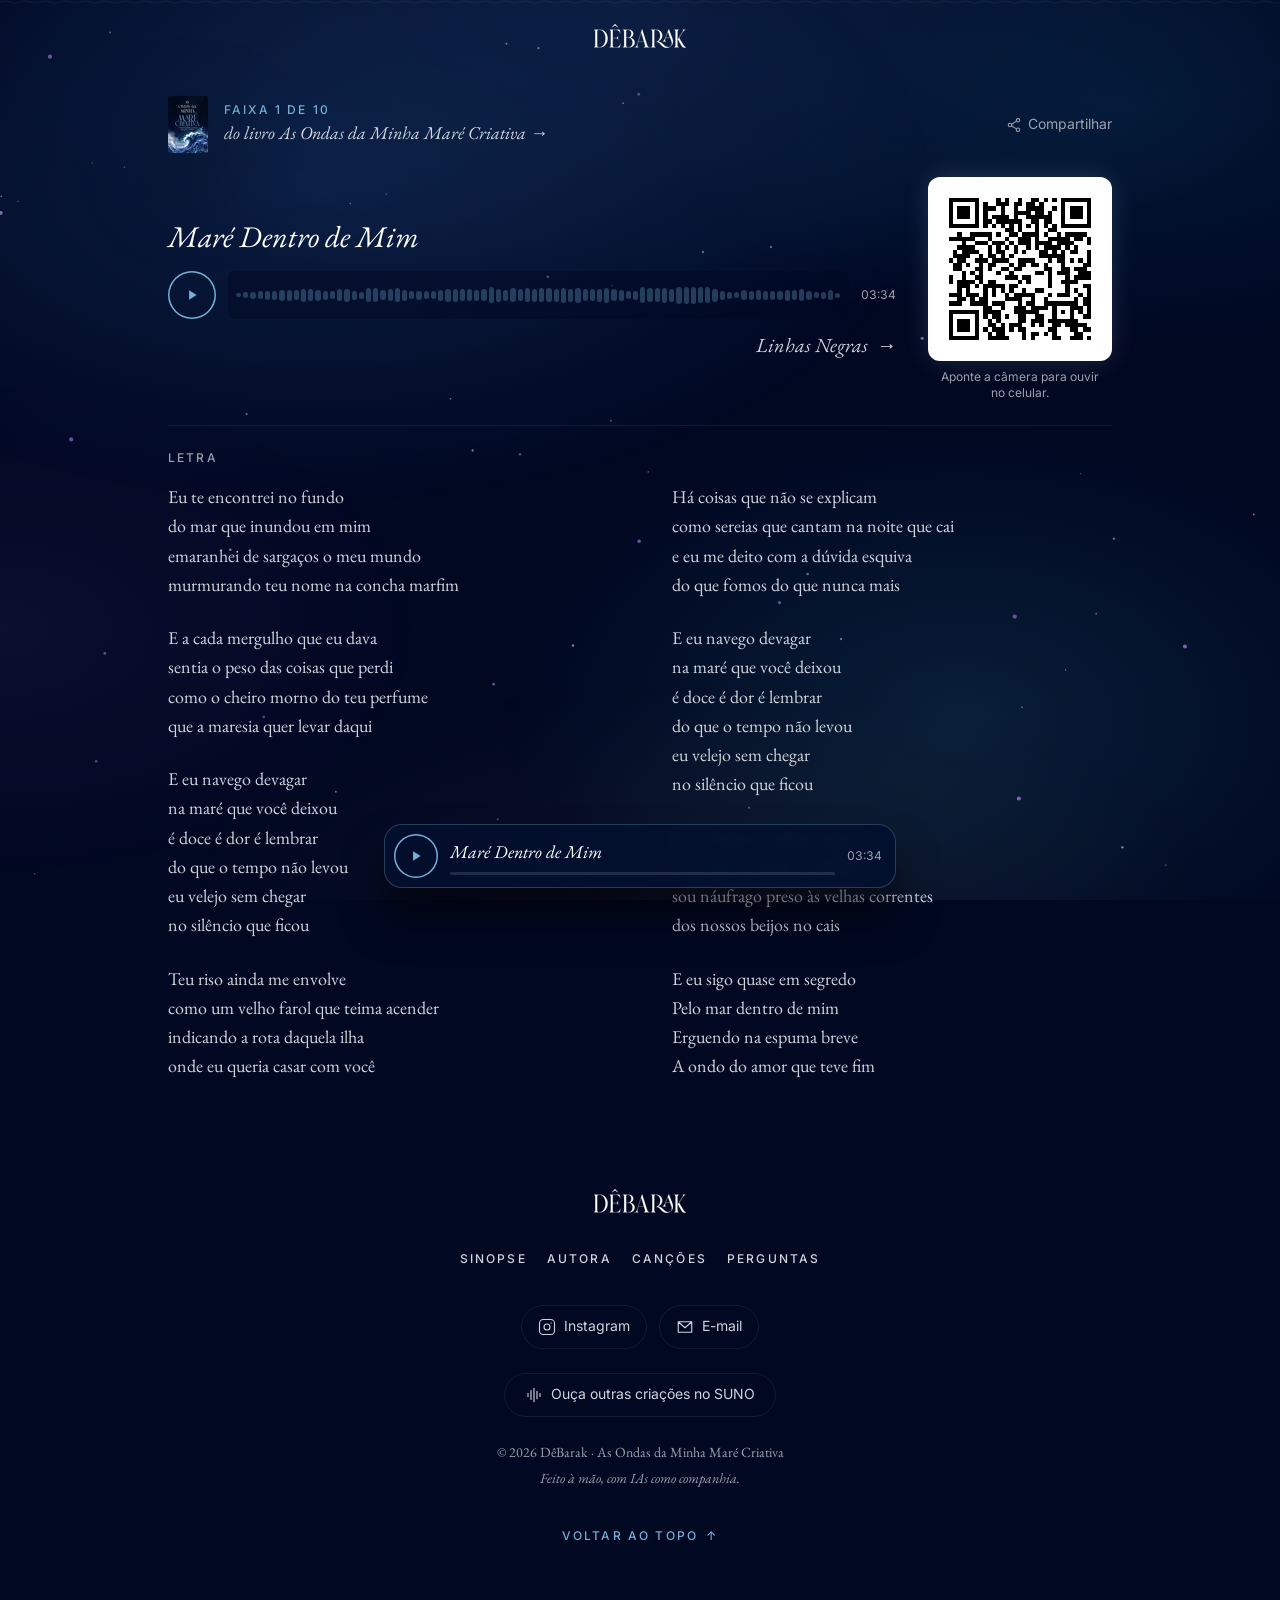
==== commit f43fc65a: "Deploy from debarak@55c061173ec553f7f0f0dd0eae66deb82aad74f1 debarak/debarak@55c061173ec553f7f0f0dd0" ====
--- a/t/01/index.html
+++ b/t/01/index.html
@@ -1,2 +1,2 @@
-<!DOCTYPE html><html lang="pt-BR" data-astro-cid-ju4pidww><head><meta charset="UTF-8"><meta name="viewport" content="width=device-width, initial-scale=1.0, viewport-fit=cover"><meta name="description" content="Ouça “Maré Dentro de Mim”, faixa 01 do livro As Ondas da Minha Maré Criativa, de DêBarak."><meta name="color-scheme" content="dark"><meta name="theme-color" content="#010822"><meta name="referrer" content="strict-origin-when-cross-origin"><link rel="canonical" href="https://www.debarak.com.br/t/01/"><link rel="alternate" hreflang="pt-BR" href="https://www.debarak.com.br/t/01/"><link rel="icon" type="image/svg+xml" href="/favicon.svg"><link rel="apple-touch-icon" href="/apple-touch-icon.png"><link rel="manifest" href="/manifest.webmanifest"><link rel="preload" href="/_astro/inter-latin-wght-normal.Dx4kXJAl.woff2" as="font" type="font/woff2" crossorigin><link rel="preload" href="/_astro/eb-garamond-latin-400-normal.BCNrxLz_.woff2" as="font" type="font/woff2" crossorigin><link rel="preload" href="/_astro/eb-garamond-latin-400-italic.DSEbMgZu.woff2" as="font" type="font/woff2" crossorigin><title>Maré Dentro de Mim · As Ondas da Minha Maré Criativa</title><meta property="og:type" content="website"><meta property="og:site_name" content="DêBarak"><meta property="og:title" content="Maré Dentro de Mim · As Ondas da Minha Maré Criativa"><meta property="og:description" content="Ouça “Maré Dentro de Mim”, faixa 01 do livro As Ondas da Minha Maré Criativa, de DêBarak."><meta property="og:url" content="https://www.debarak.com.br/t/01/"><meta property="og:image" content="https://www.debarak.com.br/og/01.jpg"><meta property="og:image:width" content="1200"><meta property="og:image:height" content="630"><meta property="og:image:type" content="image/jpeg"><meta property="og:image:alt" content="Capa social da faixa 01, “Maré Dentro de Mim”, do livro As Ondas da Minha Maré Criativa"><meta property="og:locale" content="pt_BR"><meta name="twitter:card" content="summary_large_image"><meta name="twitter:title" content="Maré Dentro de Mim · As Ondas da Minha Maré Criativa"><meta name="twitter:description" content="Ouça “Maré Dentro de Mim”, faixa 01 do livro As Ondas da Minha Maré Criativa, de DêBarak."><meta name="twitter:image" content="https://www.debarak.com.br/og/01.jpg"><meta name="twitter:image:alt" content="Capa social da faixa 01, “Maré Dentro de Mim”, do livro As Ondas da Minha Maré Criativa"><script type="application/ld+json">{"@context":"https://schema.org","@type":"WebSite","@id":"https://www.debarak.com.br/#website","url":"https://www.debarak.com.br/","name":"As Ondas da Minha Maré Criativa","alternateName":"DêBarak","description":"Uma obra que une palavras, música e tecnologia para transformar sentimentos em canções e inspirar novas travessias.","inLanguage":"pt-BR","publisher":{"@id":"https://www.debarak.com.br/#author"},"about":{"@id":"https://www.debarak.com.br/#book"}}</script><script type="application/ld+json">{"@context":"https://schema.org","@type":"WebPage","@id":"https://www.debarak.com.br/t/01/#webpage","url":"https://www.debarak.com.br/t/01/","name":"Maré Dentro de Mim · As Ondas da Minha Maré Criativa","description":"Ouça “Maré Dentro de Mim”, faixa 01 do livro As Ondas da Minha Maré Criativa, de DêBarak.","inLanguage":"pt-BR","isPartOf":{"@id":"https://www.debarak.com.br/#website"},"about":{"@id":"https://www.debarak.com.br/#book"},"primaryImageOfPage":"https://www.debarak.com.br/og/01.jpg"}</script><script type="application/ld+json">{"@context":"https://schema.org","@type":"Book","@id":"https://www.debarak.com.br/#book","name":"As Ondas da Minha Maré Criativa","alternateName":"A trilha sonora de uma mulher comum","description":"Uma obra que une palavras, música e tecnologia para transformar sentimentos em canções e inspirar novas travessias.","inLanguage":"pt-BR","author":{"@id":"https://www.debarak.com.br/#author"},"hasPart":{"@id":"https://www.debarak.com.br/#album"},"image":"https://www.debarak.com.br/og-image.jpg","url":"https://www.debarak.com.br/"}</script><script type="application/ld+json">{"@context":"https://schema.org","@type":"Person","@id":"https://www.debarak.com.br/#author","name":"DêBarak","description":"DêBarak é goiana, aposentada e devota fervorosa da música popular brasileira. Cantora de chuveiro por vocação e exploradora de tecnologia por natureza.","url":"https://www.debarak.com.br/","image":"https://www.debarak.com.br/_astro/author-portrait.qljSDqZ9.jpg","nationality":"BR","knowsLanguage":"pt-BR","sameAs":["https://instagram.com/debarak.ondas","https://suno.com/@debarak"]}</script><script type="application/ld+json">{"@context":"https://schema.org","@type":"MusicRecording","@id":"https://www.debarak.com.br/t/01/","url":"https://www.debarak.com.br/t/01/","name":"Maré Dentro de Mim","byArtist":{"@id":"https://www.debarak.com.br/#author"},"inAlbum":{"@id":"https://www.debarak.com.br/#album"},"duration":"PT3M34S","position":1,"audio":"https://www.debarak.com.br/audio/01-mare-dentro-de-mim.mp3"}</script><script type="application/ld+json">{"@context":"https://schema.org","@type":"MusicAlbum","@id":"https://www.debarak.com.br/#album","name":"As Ondas da Minha Maré Criativa","url":"https://www.debarak.com.br/","byArtist":{"@id":"https://www.debarak.com.br/#author"},"numTracks":10,"inLanguage":"pt-BR"}</script><meta http-equiv="content-security-policy" content="default-src 'self';img-src 'self' data:;font-src 'self';media-src 'self';connect-src 'self';object-src 'none';base-uri 'self'; script-src 'self' 'sha256-BF0290pkb3jxQsE7z00xR8Imp8X34FLC88L0lkMnrGw=' 'sha256-QzWFZi+FLIx23tnm9SBU4aEgx4x8DsuASP07mfqol/c=' 'sha256-0chmwFk0zaA528yFfGV7J9ppIpdfTPPULncDF3WG7Zs=' 'sha256-eIXWvAmxkr251LJZkjniEK5LcPF3NkapbJepohwYRIc=' 'sha256-Q2BPg90ZMplYY+FSdApNErhpWafg2hcRRbndmvxuL/Q=' 'sha256-47DEQpj8HBSa+/TImW+5JCeuQeRkm5NMpJWZG3hSuFU='; style-src 'self' ; style-src-elem 'self' 'sha256-qaEx7Vb+wpoYmX73ArfFMrRZn6Dk8BVslhyM0B7ajPk=' 'sha256-47DEQpj8HBSa+/TImW+5JCeuQeRkm5NMpJWZG3hSuFU='; style-src-attr 'unsafe-inline';"><link rel="stylesheet" href="/_astro/Nav.B5dZS7Cm.css"><style>.song-bar[data-astro-cid-2jauokcc]{background-color:var(--track-accent)}.song-scrub[data-astro-cid-2jauokcc]:focus-visible{box-shadow:0 0 0 2px var(--track-accent);outline:none}.song-dock[data-astro-cid-anvv26eo]{right:.75rem;bottom:calc(.75rem + env(safe-area-inset-bottom));z-index:40;background-color:color-mix(in srgb, var(--color-night-mid) 92%, transparent);backdrop-filter:blur(10px);box-shadow:inset 0 0 0 1px color-mix(in srgb, var(--color-cover-blue) 30%, transparent), var(--drop-shadow-book);visibility:hidden;transition:transform var(--duration-reveal) var(--ease-entrance), visibility var(--duration-reveal);border-radius:1.125rem;align-items:center;gap:.75rem;padding:.625rem .875rem .625rem .625rem;display:flex;position:fixed;left:.75rem;transform:translateY(calc(100% + 2rem))}.song-dock[data-astro-cid-anvv26eo][data-visible]{visibility:visible;transform:none}.dock-track[data-astro-cid-anvv26eo]{background-color:var(--color-surface-line);border-radius:2px;height:3px;margin-top:.4rem;display:block;overflow:hidden}.dock-fill[data-astro-cid-anvv26eo]{background-color:var(--track-accent);transform-origin:0;height:100%;display:block;transform:scaleX(0)}@media (width>=48rem){.song-dock[data-astro-cid-anvv26eo]{width:32rem;left:50%;right:auto;transform:translate(-50%,calc(100% + 2rem))}.song-dock[data-astro-cid-anvv26eo][data-visible]{transform:translate(-50%)}}@media (prefers-reduced-motion:reduce){.song-dock[data-astro-cid-anvv26eo]{transition:none}}
-</style><script type="module" src="/_astro/page.CMFgH77u.js"></script></head><body id="top" class="flex min-h-svh flex-col" data-astro-cid-ju4pidww><a href="#main-content" class="bg-night-deep border-cover-blue text-cover-blue sr-only focus:not-sr-only focus:fixed focus:top-4 focus:left-4 focus:z-50 focus:rounded-md focus:border focus:px-4 focus:py-2 focus:text-sm focus:font-medium focus:outline-none" data-astro-cid-ju4pidww>Pular para o conteúdo</a><!-- Zero-sized, not display:none: url(#…) can't reliably resolve defs in a non-rendered subtree. --><svg width="0" height="0" aria-hidden="true" focusable="false" class="absolute" data-astro-cid-ju4pidww><defs data-astro-cid-ju4pidww><linearGradient id="wave-gradient" x1="0" y1="0" x2="1" y2="0" data-astro-cid-ju4pidww><stop offset="0%" style="stop-color: var(--color-nebula)" data-astro-cid-ju4pidww></stop><stop offset="55%" style="stop-color: var(--color-cover-blue)" data-astro-cid-ju4pidww></stop><stop offset="100%" style="stop-color: var(--color-moonlight)" data-astro-cid-ju4pidww></stop></linearGradient></defs></svg><div class="aurora-wash" data-anim aria-hidden="true" data-astro-cid-ju4pidww></div><div class="scroll-tide" aria-hidden="true" data-astro-cid-ju4pidww><div class="scroll-tide-fill" data-astro-cid-ju4pidww></div></div><div class="starfield pointer-events-none fixed inset-0 -z-10" data-anim aria-hidden="true" data-astro-cid-t34idrrz><svg class="absolute inset-0 h-full w-full" viewBox="0 0 100 100" preserveAspectRatio="xMidYMid slice" data-astro-cid-t34idrrz><defs data-astro-cid-t34idrrz><radialGradient id="star-glow" data-astro-cid-t34idrrz><stop offset="45%" stop-color="var(--color-star-warm)" data-astro-cid-t34idrrz></stop><stop offset="100%" stop-color="var(--color-star-warm)" stop-opacity="0" data-astro-cid-t34idrrz></stop></radialGradient></defs><g class="starfield-small" data-astro-cid-t34idrrz><circle cx="88.912" cy="91.989" r="0.054" fill="var(--color-star-cool)" opacity="0.342" data-astro-cid-t34idrrz></circle><circle cx="36.924" cy="50.031" r="0.087" fill="var(--color-star-cool)" opacity="0.581" data-astro-cid-t34idrrz></circle><circle cx="39.565" cy="18.259" r="0.08" fill="var(--color-star-cool)" opacity="0.517" data-astro-cid-t34idrrz></circle><circle cx="30.17" cy="30.006" r="0.052" fill="var(--color-star-cool)" opacity="0.55" data-astro-cid-t34idrrz></circle><circle cx="42.07" cy="18.604" r="0.083" fill="var(--color-star-cool)" opacity="0.481" data-astro-cid-t34idrrz></circle><circle cx="8.601" cy="17.387" r="0.074" fill="var(--color-star-cool)" opacity="0.409" data-astro-cid-t34idrrz></circle><circle cx="63.094" cy="59.689" r="0.104" fill="var(--color-star-cool)" opacity="0.434" data-astro-cid-t34idrrz></circle><circle cx="38.884" cy="78.843" r="0.074" fill="var(--color-star-cool)" opacity="0.356" data-astro-cid-t34idrrz></circle><circle cx="69.303" cy="8.182" r="0.063" fill="var(--color-star-cool)" opacity="0.576" data-astro-cid-t34idrrz></circle><circle cx="87.685" cy="81.04" r="0.092" fill="var(--color-star-cool)" opacity="0.592" data-astro-cid-t34idrrz></circle><circle cx="27.364" cy="30.749" r="0.06" fill="var(--color-star-cool)" opacity="0.506" data-astro-cid-t34idrrz></circle><circle cx="21.672" cy="90.643" r="0.107" fill="var(--color-star-cool)" opacity="0.417" data-astro-cid-t34idrrz></circle><circle cx="3.943" cy="94.056" r="0.074" fill="var(--color-star-cool)" opacity="0.426" data-astro-cid-t34idrrz></circle><circle cx="7.51" cy="74.321" r="0.101" fill="var(--color-star-cool)" opacity="0.331" data-astro-cid-t34idrrz></circle><circle cx="65.707" cy="64.772" r="0.087" fill="var(--color-star-cool)" opacity="0.534" data-astro-cid-t34idrrz></circle><circle cx="11.867" cy="98.74" r="0.052" fill="var(--color-star-cool)" opacity="0.534" data-astro-cid-t34idrrz></circle><circle cx="79.324" cy="9.561" r="0.077" fill="var(--color-star-cool)" opacity="0.431" data-astro-cid-t34idrrz></circle><circle cx="1.409" cy="30.566" r="0.061" fill="var(--color-star-cool)" opacity="0.326" data-astro-cid-t34idrrz></circle><circle cx="11.458" cy="95.09" r="0.084" fill="var(--color-star-cool)" opacity="0.318" data-astro-cid-t34idrrz></circle><circle cx="42.803" cy="36.466" r="0.108" fill="var(--color-star-cool)" opacity="0.507" data-astro-cid-t34idrrz></circle><circle cx="28.778" cy="88.028" r="0.09" fill="var(--color-star-cool)" opacity="0.393" data-astro-cid-t34idrrz></circle><circle cx="2.716" cy="83.107" r="0.052" fill="var(--color-star-cool)" opacity="0.376" data-astro-cid-t34idrrz></circle><circle cx="97.95" cy="55.039" r="0.073" fill="var(--color-star-cool)" opacity="0.557" data-astro-cid-t34idrrz></circle><circle cx="47.814" cy="37.156" r="0.054" fill="var(--color-star-cool)" opacity="0.435" data-astro-cid-t34idrrz></circle><circle cx="85.64" cy="62.791" r="0.075" fill="var(--color-star-cool)" opacity="0.41" data-astro-cid-t34idrrz></circle><circle cx="44.763" cy="65.278" r="0.094" fill="var(--color-star-cool)" opacity="0.582" data-astro-cid-t34idrrz></circle><circle cx="58.516" cy="77.951" r="0.073" fill="var(--color-star-cool)" opacity="0.451" data-astro-cid-t34idrrz></circle><circle cx="60.231" cy="34.141" r="0.092" fill="var(--color-star-cool)" opacity="0.418" data-astro-cid-t34idrrz></circle><circle cx="83.243" cy="67.184" r="0.05" fill="var(--color-star-cool)" opacity="0.582" data-astro-cid-t34idrrz></circle><circle cx="60.885" cy="10.412" r="0.088" fill="var(--color-star-cool)" opacity="0.443" data-astro-cid-t34idrrz></circle><circle cx="26.489" cy="97.158" r="0.105" fill="var(--color-star-cool)" opacity="0.402" data-astro-cid-t34idrrz></circle><circle cx="13.39" cy="60.757" r="0.061" fill="var(--color-star-cool)" opacity="0.557" data-astro-cid-t34idrrz></circle><circle cx="54.92" cy="34.54" r="0.097" fill="var(--color-star-cool)" opacity="0.41" data-astro-cid-t34idrrz></circle><circle cx="84.414" cy="51.842" r="0.052" fill="var(--color-star-cool)" opacity="0.36" data-astro-cid-t34idrrz></circle><circle cx="35.203" cy="45.996" r="0.067" fill="var(--color-star-cool)" opacity="0.507" data-astro-cid-t34idrrz></circle><circle cx="40.622" cy="50.335" r="0.101" fill="var(--color-star-cool)" opacity="0.352" data-astro-cid-t34idrrz></circle><circle cx="34.005" cy="98.192" r="0.055" fill="var(--color-star-cool)" opacity="0.594" data-astro-cid-t34idrrz></circle><circle cx="48.683" cy="22.902" r="0.068" fill="var(--color-star-cool)" opacity="0.433" data-astro-cid-t34idrrz></circle><circle cx="17.991" cy="57.796" r="0.1" fill="var(--color-star-cool)" opacity="0.569" data-astro-cid-t34idrrz></circle><circle cx="75.262" cy="36.209" r="0.052" fill="var(--color-star-cool)" opacity="0.502" data-astro-cid-t34idrrz></circle><circle cx="53.83" cy="91.474" r="0.064" fill="var(--color-star-cool)" opacity="0.333" data-astro-cid-t34idrrz></circle><circle cx="87.027" cy="56.924" r="0.094" fill="var(--color-star-cool)" opacity="0.461" data-astro-cid-t34idrrz></circle><circle cx="8.187" cy="65.893" r="0.105" fill="var(--color-star-cool)" opacity="0.386" data-astro-cid-t34idrrz></circle><circle cx="50.643" cy="51.713" r="0.054" fill="var(--color-star-cool)" opacity="0.508" data-astro-cid-t34idrrz></circle><circle cx="47.729" cy="47.719" r="0.084" fill="var(--color-star-cool)" opacity="0.327" data-astro-cid-t34idrrz></circle><circle cx="32.778" cy="87.243" r="0.092" fill="var(--color-star-cool)" opacity="0.544" data-astro-cid-t34idrrz></circle><circle cx="39.123" cy="3.619" r="0.1" fill="var(--color-star-cool)" opacity="0.358" data-astro-cid-t34idrrz></circle><circle cx="0.098" cy="30.18" r="0.068" fill="var(--color-star-cool)" opacity="0.469" data-astro-cid-t34idrrz></circle><circle cx="49.035" cy="0.26" r="0.075" fill="var(--color-star-cool)" opacity="0.378" data-astro-cid-t34idrrz></circle><circle cx="19.27" cy="47.192" r="0.081" fill="var(--color-star-cool)" opacity="0.483" data-astro-cid-t34idrrz></circle><circle cx="44.133" cy="4.309" r="0.107" fill="var(--color-star-cool)" opacity="0.586" data-astro-cid-t34idrrz></circle><circle cx="56.96" cy="4.944" r="0.052" fill="var(--color-star-cool)" opacity="0.486" data-astro-cid-t34idrrz></circle><circle cx="91.083" cy="82.431" r="0.057" fill="var(--color-star-cool)" opacity="0.583" data-astro-cid-t34idrrz></circle><circle cx="79.835" cy="70.103" r="0.081" fill="var(--color-star-cool)" opacity="0.378" data-astro-cid-t34idrrz></circle><circle cx="56.551" cy="1.294" r="0.085" fill="var(--color-star-cool)" opacity="0.57" data-astro-cid-t34idrrz></circle><circle cx="54.563" cy="9.337" r="0.088" fill="var(--color-star-cool)" opacity="0.359" data-astro-cid-t34idrrz></circle><circle cx="7.204" cy="27.565" r="0.05" fill="var(--color-star-cool)" opacity="0.445" data-astro-cid-t34idrrz></circle><circle cx="47.809" cy="89.311" r="0.052" fill="var(--color-star-cool)" opacity="0.328" data-astro-cid-t34idrrz></circle><circle cx="9.709" cy="27.909" r="0.054" fill="var(--color-star-cool)" opacity="0.409" data-astro-cid-t34idrrz></circle><circle cx="26.24" cy="76.693" r="0.075" fill="var(--color-star-cool)" opacity="0.487" data-astro-cid-t34idrrz></circle></g><g class="starfield-medium" data-astro-cid-t34idrrz><circle cx="92.575" cy="65.354" r="0.158" fill="var(--color-star-violet)" style="--star-opacity:0.675;--twinkle-delay:5.909s;--twinkle-duration:5.033s;" data-astro-cid-t34idrrz></circle><circle cx="12.501" cy="91.606" r="0.136" fill="var(--color-star-violet)" style="--star-opacity:0.518;--twinkle-delay:4.577s;--twinkle-duration:4.175s;" data-astro-cid-t34idrrz></circle><circle cx="31.5" cy="5.822" r="0.152" fill="var(--color-star-violet)" style="--star-opacity:0.747;--twinkle-delay:1.189s;--twinkle-duration:5.503s;" data-astro-cid-t34idrrz></circle><circle cx="82.907" cy="41.334" r="0.148" fill="var(--color-star-violet)" style="--star-opacity:0.428;--twinkle-delay:3.746s;--twinkle-duration:6.35s;" data-astro-cid-t34idrrz></circle><circle cx="0.055" cy="31.475" r="0.154" fill="var(--color-star-violet)" style="--star-opacity:0.729;--twinkle-delay:2.247s;--twinkle-duration:4.048s;" data-astro-cid-t34idrrz></circle><circle cx="16.277" cy="9.579" r="0.108" fill="var(--color-star-violet)" style="--star-opacity:0.715;--twinkle-delay:4.692s;--twinkle-duration:3.931s;" data-astro-cid-t34idrrz></circle><circle cx="64.906" cy="8.98" r="0.131" fill="var(--color-star-violet)" style="--star-opacity:0.503;--twinkle-delay:1.082s;--twinkle-duration:3.333s;" data-astro-cid-t34idrrz></circle><circle cx="79.276" cy="63.011" r="0.164" fill="var(--color-star-violet)" style="--star-opacity:0.56;--twinkle-delay:5.417s;--twinkle-duration:3.587s;" data-astro-cid-t34idrrz></circle><circle cx="92.719" cy="5.004" r="0.146" fill="var(--color-star-violet)" style="--star-opacity:0.653;--twinkle-delay:1.696s;--twinkle-duration:6.026s;" data-astro-cid-t34idrrz></circle><circle cx="38.571" cy="68.293" r="0.107" fill="var(--color-star-violet)" style="--star-opacity:0.549;--twinkle-delay:3.919s;--twinkle-duration:3.984s;" data-astro-cid-t34idrrz></circle><circle cx="50.163" cy="86.213" r="0.167" fill="var(--color-star-violet)" style="--star-opacity:0.713;--twinkle-delay:2.087s;--twinkle-duration:6.793s;" data-astro-cid-t34idrrz></circle><circle cx="60.829" cy="92.095" r="0.176" fill="var(--color-star-violet)" style="--star-opacity:0.563;--twinkle-delay:4.199s;--twinkle-duration:3.788s;" data-astro-cid-t34idrrz></circle><circle cx="3.903" cy="19.273" r="0.165" fill="var(--color-star-violet)" style="--star-opacity:0.565;--twinkle-delay:0.256s;--twinkle-duration:4.301s;" data-astro-cid-t34idrrz></circle><circle cx="12.717" cy="1.082" r="0.162" fill="var(--color-star-violet)" style="--star-opacity:0.486;--twinkle-delay:4.257s;--twinkle-duration:5.666s;" data-astro-cid-t34idrrz></circle><circle cx="20.605" cy="70.853" r="0.109" fill="var(--color-star-violet)" style="--star-opacity:0.443;--twinkle-delay:0.202s;--twinkle-duration:5.216s;" data-astro-cid-t34idrrz></circle><circle cx="60.901" cy="61.92" r="0.125" fill="var(--color-star-violet)" style="--star-opacity:0.552;--twinkle-delay:2.092s;--twinkle-duration:4.284s;" data-astro-cid-t34idrrz></circle><circle cx="66.938" cy="7.617" r="0.15" fill="var(--color-star-violet)" style="--star-opacity:0.58;--twinkle-delay:5.927s;--twinkle-duration:4.205s;" data-astro-cid-t34idrrz></circle><circle cx="72.048" cy="41.277" r="0.125" fill="var(--color-star-violet)" style="--star-opacity:0.644;--twinkle-delay:1.705s;--twinkle-duration:6.31s;" data-astro-cid-t34idrrz></circle><circle cx="9.566" cy="96.233" r="0.168" fill="var(--color-star-violet)" style="--star-opacity:0.51;--twinkle-delay:3.429s;--twinkle-duration:3.935s;" data-astro-cid-t34idrrz></circle><circle cx="12.825" cy="5.819" r="0.131" fill="var(--color-star-violet)" style="--star-opacity:0.645;--twinkle-delay:1.096s;--twinkle-duration:6.411s;" data-astro-cid-t34idrrz></circle><circle cx="15.158" cy="3.368" r="0.133" fill="var(--color-star-violet)" style="--star-opacity:0.466;--twinkle-delay:2.709s;--twinkle-duration:3.072s;" data-astro-cid-t34idrrz></circle><circle cx="49.898" cy="22.213" r="0.114" fill="var(--color-star-violet)" style="--star-opacity:0.439;--twinkle-delay:4.265s;--twinkle-duration:3.252s;" data-astro-cid-t34idrrz></circle><circle cx="50.379" cy="95.688" r="0.104" fill="var(--color-star-violet)" style="--star-opacity:0.681;--twinkle-delay:1.766s;--twinkle-duration:4.283s;" data-astro-cid-t34idrrz></circle><circle cx="49.934" cy="57.126" r="0.133" fill="var(--color-star-violet)" style="--star-opacity:0.609;--twinkle-delay:3.212s;--twinkle-duration:3.5s;" data-astro-cid-t34idrrz></circle><circle cx="81.896" cy="39.86" r="0.142" fill="var(--color-star-violet)" style="--star-opacity:0.689;--twinkle-delay:4.602s;--twinkle-duration:6.235s;" data-astro-cid-t34idrrz></circle><circle cx="79.6" cy="77.224" r="0.159" fill="var(--color-star-violet)" style="--star-opacity:0.688;--twinkle-delay:1.936s;--twinkle-duration:5.822s;" data-astro-cid-t34idrrz></circle><circle cx="76.377" cy="2.55" r="0.126" fill="var(--color-star-violet)" style="--star-opacity:0.723;--twinkle-delay:3.215s;--twinkle-duration:3.595s;" data-astro-cid-t34idrrz></circle><circle cx="5.562" cy="49.173" r="0.162" fill="var(--color-star-violet)" style="--star-opacity:0.56;--twinkle-delay:4.438s;--twinkle-duration:4.885s;" data-astro-cid-t34idrrz></circle></g><g class="starfield-large" data-astro-cid-t34idrrz><circle cx="4.213" cy="5.901" r="0.328" fill="url(#star-glow)" style="--star-opacity:0.745;--twinkle-delay:0.033s;--twinkle-duration:3.013s;" data-astro-cid-t34idrrz></circle><circle cx="93.891" cy="5.61" r="0.56" fill="url(#star-glow)" style="--star-opacity:0.819;--twinkle-delay:1.553s;--twinkle-duration:5.538s;" data-astro-cid-t34idrrz></circle><circle cx="38.2" cy="15.505" r="0.39" fill="url(#star-glow)" style="--star-opacity:0.891;--twinkle-delay:4.35s;--twinkle-duration:3.138s;" data-astro-cid-t34idrrz></circle><circle cx="70.471" cy="68.918" r="0.378" fill="url(#star-glow)" style="--star-opacity:0.725;--twinkle-delay:4.426s;--twinkle-duration:5.144s;" data-astro-cid-t34idrrz></circle><circle cx="24.038" cy="99.183" r="0.362" fill="url(#star-glow)" style="--star-opacity:0.79;--twinkle-delay:3.778s;--twinkle-duration:4.892s;" data-astro-cid-t34idrrz></circle><circle cx="32.235" cy="39.633" r="0.426" fill="url(#star-glow)" style="--star-opacity:0.852;--twinkle-delay:4.409s;--twinkle-duration:3.714s;" data-astro-cid-t34idrrz></circle><circle cx="28.395" cy="23.601" r="0.408" fill="url(#star-glow)" style="--star-opacity:0.677;--twinkle-delay:2.318s;--twinkle-duration:6.943s;" data-astro-cid-t34idrrz></circle><circle cx="45.851" cy="84.422" r="0.386" fill="url(#star-glow)" style="--star-opacity:0.732;--twinkle-delay:5.504s;--twinkle-duration:3.913s;" data-astro-cid-t34idrrz></circle><circle cx="17.937" cy="55.427" r="0.442" fill="url(#star-glow)" style="--star-opacity:0.784;--twinkle-delay:3.968s;--twinkle-duration:3.957s;" data-astro-cid-t34idrrz></circle><circle cx="77.986" cy="69.952" r="0.418" fill="url(#star-glow)" style="--star-opacity:0.599;--twinkle-delay:5.71s;--twinkle-duration:4.408s;" data-astro-cid-t34idrrz></circle><circle cx="59.331" cy="61.328" r="0.39" fill="url(#star-glow)" style="--star-opacity:0.645;--twinkle-delay:0.729s;--twinkle-duration:6.6s;" data-astro-cid-t34idrrz></circle><circle cx="95.306" cy="62.889" r="0.44" fill="url(#star-glow)" style="--star-opacity:0.687;--twinkle-delay:3.027s;--twinkle-duration:3.866s;" data-astro-cid-t34idrrz></circle></g></svg></div><header class="absolute inset-x-0 top-0 z-30"><div class="page-container flex items-center justify-center pt-[calc(1.5rem+env(safe-area-inset-top))] pb-6"><!-- `-m-2 p-2` enlarges the tap target without changing layout. --><a href="/" class="-m-2 flex items-center p-2 transition-opacity active:opacity-70" aria-label="DêBarak"><img src="/_astro/wordmark.DsOjPOXy_Z1fRK1r.webp" srcset="/_astro/wordmark.DsOjPOXy_Z1fRK1r.webp 1x, /_astro/wordmark.DsOjPOXy_O6jW4.webp 2x" alt loading="eager" decoding="async" width="92" height="24" class="h-5 w-auto md:h-6"></a></div></header><!-- `min-h-full` on a child computes to zero here (main's height is auto); use `centerMain`. --><main id="main-content" class="flex-1 flex flex-col" data-astro-cid-ju4pidww><div class="flex flex-1 flex-col"><section class="page-container my-auto flex w-full flex-col gap-4 pt-20 pb-6 md:gap-6 md:pt-24 md:pb-12"><div class="flex flex-col items-start gap-3 md:flex-row md:items-center md:justify-between md:gap-4"><a href="/" class="group flex min-w-0 items-center gap-4"><img src="/_astro/book-cover.D2BoXesk_Z4ji7c.webp" srcset="/_astro/book-cover.D2BoXesk_Z1hbP4J.webp 40w, /_astro/book-cover.D2BoXesk_Z12WPbr.webp 80w" alt sizes="40px" loading="lazy" decoding="async" width="1080" height="1526" class="drop-shadow-book hidden h-auto w-10 rounded-xs md:block"><span class="flex flex-col"><span class="eyebrow text-cover-blue">Faixa 1 de 10</span><span class="group-hover:text-cover-blue font-serif text-base text-neutral-300 italic transition-colors md:text-lg">do livro As Ondas da Minha Maré Criativa →</span></span></a><!-- `-m-3 p-3` enlarges the tap target without changing layout. --><button type="button" data-track-share data-share-title="Maré Dentro de Mim" class="hover:text-cover-blue -m-3 flex shrink-0 items-center gap-1.5 p-3 text-sm text-neutral-400 transition-colors" aria-label="Compartilhar Maré Dentro de Mim"><svg width="16" height="16" viewBox="0 0 24 24" fill="none" stroke="currentColor" stroke-width="1.6" stroke-linecap="round" stroke-linejoin="round" aria-hidden="true"><circle cx="18" cy="5" r="2.6"></circle><circle cx="6" cy="12" r="2.6"></circle><circle cx="18" cy="19" r="2.6"></circle><line x1="8.5" y1="10.8" x2="15.5" y2="6.2"></line><line x1="8.5" y1="13.2" x2="15.5" y2="17.8"></line></svg><span data-share-label aria-live="polite">Compartilhar</span></button></div><article class="song-slide track-tinted"><div class="flex flex-col gap-6"><div class="flex flex-col gap-4 md:flex-row md:items-center md:gap-8"><div class="flex min-w-0 flex-1 flex-col gap-4"><h1 class="font-serif text-2xl text-white italic md:text-3xl">Maré Dentro de Mim</h1><div class="flex flex-col gap-3" data-astro-cid-2jauokcc><audio id="track-01" preload="none" src="/audio/01-mare-dentro-de-mim.mp3" data-track-number="01" data-astro-cid-2jauokcc></audio><div class="flex items-center gap-3" data-astro-cid-2jauokcc><button type="button" class="song-play-btn play-ring flex h-11 w-11 shrink-0 items-center justify-center rounded-full md:h-12 md:w-12" data-audio-target="track-01" data-state="idle" data-song-label="Maré Dentro de Mim" data-song-artist="DêBarak" data-song-album="As Ondas da Minha Maré Criativa" data-song-artwork="/_astro/book-cover.D2BoXesk.jpg" data-song-artwork-sizes="1080x1526" aria-label="Ouvir Maré Dentro de Mim" data-astro-cid-2jauokcc><svg class="play-icon" width="14" height="14" viewBox="0 0 24 24" fill="currentColor" aria-hidden="true"><path d="M7 4l13 8-13 8z"></path></svg><svg class="pause-icon" width="14" height="14" viewBox="0 0 24 24" fill="currentColor" aria-hidden="true"><path d="M6 4h4v16H6zM14 4h4v16h-4z"></path></svg><svg class="loading-icon" width="14" height="14" viewBox="0 0 24 24" fill="none" aria-hidden="true"><circle cx="12" cy="12" r="9" stroke="currentColor" stroke-width="2.5" opacity="0.25"></circle><path d="M21 12a9 9 0 0 0-9-9" stroke="currentColor" stroke-width="2.5" stroke-linecap="round"></path></svg></button><div class="song-scrub bg-night-deep/40 hover:bg-night-deep/60 flex h-11 flex-1 cursor-pointer touch-pan-y items-center gap-px overflow-hidden sm:gap-[2px] rounded-md px-2 transition-colors outline-none md:h-12" data-song-scrub role="slider" tabindex="0" aria-label="Posição em Maré Dentro de Mim. Setas movem 5 segundos." aria-valuemin="0" aria-valuemax="100" aria-valuenow="0" aria-valuetext="0:00" aria-orientation="horizontal" data-astro-cid-2jauokcc><span class="song-bar min-w-0 flex-1 rounded-full" style="height:4px;opacity:0.3;" data-base-height="4" data-astro-cid-2jauokcc></span><span class="song-bar min-w-0 flex-1 rounded-full" style="height:6px;opacity:0.3;" data-base-height="6" data-astro-cid-2jauokcc></span><span class="song-bar min-w-0 flex-1 rounded-full" style="height:7px;opacity:0.3;" data-base-height="7" data-astro-cid-2jauokcc></span><span class="song-bar min-w-0 flex-1 rounded-full" style="height:8px;opacity:0.3;" data-base-height="8" data-astro-cid-2jauokcc></span><span class="song-bar min-w-0 flex-1 rounded-full" style="height:9px;opacity:0.3;" data-base-height="9" data-astro-cid-2jauokcc></span><span class="song-bar min-w-0 flex-1 rounded-full" style="height:9px;opacity:0.3;" data-base-height="9" data-astro-cid-2jauokcc></span><span class="song-bar min-w-0 flex-1 rounded-full" style="height:11px;opacity:0.3;" data-base-height="11" data-astro-cid-2jauokcc></span><span class="song-bar min-w-0 flex-1 rounded-full" style="height:11px;opacity:0.3;" data-base-height="11" data-astro-cid-2jauokcc></span><span class="song-bar min-w-0 flex-1 rounded-full" style="height:10px;opacity:0.3;" data-base-height="10" data-astro-cid-2jauokcc></span><span class="song-bar min-w-0 flex-1 rounded-full" style="height:13px;opacity:0.3;" data-base-height="13" data-astro-cid-2jauokcc></span><span class="song-bar min-w-0 flex-1 rounded-full" style="height:12px;opacity:0.3;" data-base-height="12" data-astro-cid-2jauokcc></span><span class="song-bar min-w-0 flex-1 rounded-full" style="height:11px;opacity:0.3;" data-base-height="11" data-astro-cid-2jauokcc></span><span class="song-bar min-w-0 flex-1 rounded-full" style="height:9px;opacity:0.3;" data-base-height="9" data-astro-cid-2jauokcc></span><span class="song-bar min-w-0 flex-1 rounded-full" style="height:8px;opacity:0.3;" data-base-height="8" data-astro-cid-2jauokcc></span><span class="song-bar min-w-0 flex-1 rounded-full" style="height:12px;opacity:0.3;" data-base-height="12" data-astro-cid-2jauokcc></span><span class="song-bar min-w-0 flex-1 rounded-full" style="height:13px;opacity:0.3;" data-base-height="13" data-astro-cid-2jauokcc></span><span class="song-bar min-w-0 flex-1 rounded-full" style="height:9px;opacity:0.3;" data-base-height="9" data-astro-cid-2jauokcc></span><span class="song-bar min-w-0 flex-1 rounded-full" style="height:7px;opacity:0.3;" data-base-height="7" data-astro-cid-2jauokcc></span><span class="song-bar min-w-0 flex-1 rounded-full" style="height:14px;opacity:0.3;" data-base-height="14" data-astro-cid-2jauokcc></span><span class="song-bar min-w-0 flex-1 rounded-full" style="height:14px;opacity:0.3;" data-base-height="14" data-astro-cid-2jauokcc></span><span class="song-bar min-w-0 flex-1 rounded-full" style="height:10px;opacity:0.3;" data-base-height="10" data-astro-cid-2jauokcc></span><span class="song-bar min-w-0 flex-1 rounded-full" style="height:12px;opacity:0.3;" data-base-height="12" data-astro-cid-2jauokcc></span><span class="song-bar min-w-0 flex-1 rounded-full" style="height:14px;opacity:0.3;" data-base-height="14" data-astro-cid-2jauokcc></span><span class="song-bar min-w-0 flex-1 rounded-full" style="height:11px;opacity:0.3;" data-base-height="11" data-astro-cid-2jauokcc></span><span class="song-bar min-w-0 flex-1 rounded-full" style="height:8px;opacity:0.3;" data-base-height="8" data-astro-cid-2jauokcc></span><span class="song-bar min-w-0 flex-1 rounded-full" style="height:9px;opacity:0.3;" data-base-height="9" data-astro-cid-2jauokcc></span><span class="song-bar min-w-0 flex-1 rounded-full" style="height:8px;opacity:0.3;" data-base-height="8" data-astro-cid-2jauokcc></span><span class="song-bar min-w-0 flex-1 rounded-full" style="height:8px;opacity:0.3;" data-base-height="8" data-astro-cid-2jauokcc></span><span class="song-bar min-w-0 flex-1 rounded-full" style="height:11px;opacity:0.3;" data-base-height="11" data-astro-cid-2jauokcc></span><span class="song-bar min-w-0 flex-1 rounded-full" style="height:13px;opacity:0.3;" data-base-height="13" data-astro-cid-2jauokcc></span><span class="song-bar min-w-0 flex-1 rounded-full" style="height:13px;opacity:0.3;" data-base-height="13" data-astro-cid-2jauokcc></span><span class="song-bar min-w-0 flex-1 rounded-full" style="height:12px;opacity:0.3;" data-base-height="12" data-astro-cid-2jauokcc></span><span class="song-bar min-w-0 flex-1 rounded-full" style="height:12px;opacity:0.3;" data-base-height="12" data-astro-cid-2jauokcc></span><span class="song-bar min-w-0 flex-1 rounded-full" style="height:11px;opacity:0.3;" data-base-height="11" data-astro-cid-2jauokcc></span><span class="song-bar min-w-0 flex-1 rounded-full" style="height:12px;opacity:0.3;" data-base-height="12" data-astro-cid-2jauokcc></span><span class="song-bar min-w-0 flex-1 rounded-full" style="height:16px;opacity:0.3;" data-base-height="16" data-astro-cid-2jauokcc></span><span class="song-bar min-w-0 flex-1 rounded-full" style="height:13px;opacity:0.3;" data-base-height="13" data-astro-cid-2jauokcc></span><span class="song-bar min-w-0 flex-1 rounded-full" style="height:11px;opacity:0.3;" data-base-height="11" data-astro-cid-2jauokcc></span><span class="song-bar min-w-0 flex-1 rounded-full" style="height:14px;opacity:0.3;" data-base-height="14" data-astro-cid-2jauokcc></span><span class="song-bar min-w-0 flex-1 rounded-full" style="height:12px;opacity:0.3;" data-base-height="12" data-astro-cid-2jauokcc></span><span class="song-bar min-w-0 flex-1 rounded-full" style="height:14px;opacity:0.3;" data-base-height="14" data-astro-cid-2jauokcc></span><span class="song-bar min-w-0 flex-1 rounded-full" style="height:13px;opacity:0.3;" data-base-height="13" data-astro-cid-2jauokcc></span><span class="song-bar min-w-0 flex-1 rounded-full" style="height:14px;opacity:0.3;" data-base-height="14" data-astro-cid-2jauokcc></span><span class="song-bar min-w-0 flex-1 rounded-full" style="height:14px;opacity:0.3;" data-base-height="14" data-astro-cid-2jauokcc></span><span class="song-bar min-w-0 flex-1 rounded-full" style="height:13px;opacity:0.3;" data-base-height="13" data-astro-cid-2jauokcc></span><span class="song-bar min-w-0 flex-1 rounded-full" style="height:15px;opacity:0.3;" data-base-height="15" data-astro-cid-2jauokcc></span><span class="song-bar min-w-0 flex-1 rounded-full" style="height:13px;opacity:0.3;" data-base-height="13" data-astro-cid-2jauokcc></span><span class="song-bar min-w-0 flex-1 rounded-full" style="height:15px;opacity:0.3;" data-base-height="15" data-astro-cid-2jauokcc></span><span class="song-bar min-w-0 flex-1 rounded-full" style="height:12px;opacity:0.3;" data-base-height="12" data-astro-cid-2jauokcc></span><span class="song-bar min-w-0 flex-1 rounded-full" style="height:12px;opacity:0.3;" data-base-height="12" data-astro-cid-2jauokcc></span><span class="song-bar min-w-0 flex-1 rounded-full" style="height:13px;opacity:0.3;" data-base-height="13" data-astro-cid-2jauokcc></span><span class="song-bar min-w-0 flex-1 rounded-full" style="height:15px;opacity:0.3;" data-base-height="15" data-astro-cid-2jauokcc></span><span class="song-bar min-w-0 flex-1 rounded-full" style="height:12px;opacity:0.3;" data-base-height="12" data-astro-cid-2jauokcc></span><span class="song-bar min-w-0 flex-1 rounded-full" style="height:11px;opacity:0.3;" data-base-height="11" data-astro-cid-2jauokcc></span><span class="song-bar min-w-0 flex-1 rounded-full" style="height:8px;opacity:0.3;" data-base-height="8" data-astro-cid-2jauokcc></span><span class="song-bar min-w-0 flex-1 rounded-full" style="height:9px;opacity:0.3;" data-base-height="9" data-astro-cid-2jauokcc></span><span class="song-bar min-w-0 flex-1 rounded-full" style="height:16px;opacity:0.3;" data-base-height="16" data-astro-cid-2jauokcc></span><span class="song-bar min-w-0 flex-1 rounded-full" style="height:14px;opacity:0.3;" data-base-height="14" data-astro-cid-2jauokcc></span><span class="song-bar min-w-0 flex-1 rounded-full" style="height:14px;opacity:0.3;" data-base-height="14" data-astro-cid-2jauokcc></span><span class="song-bar min-w-0 flex-1 rounded-full" style="height:15px;opacity:0.3;" data-base-height="15" data-astro-cid-2jauokcc></span><span class="song-bar min-w-0 flex-1 rounded-full" style="height:13px;opacity:0.3;" data-base-height="13" data-astro-cid-2jauokcc></span><span class="song-bar min-w-0 flex-1 rounded-full" style="height:17px;opacity:0.3;" data-base-height="17" data-astro-cid-2jauokcc></span><span class="song-bar min-w-0 flex-1 rounded-full" style="height:17px;opacity:0.3;" data-base-height="17" data-astro-cid-2jauokcc></span><span class="song-bar min-w-0 flex-1 rounded-full" style="height:17px;opacity:0.3;" data-base-height="17" data-astro-cid-2jauokcc></span><span class="song-bar min-w-0 flex-1 rounded-full" style="height:16px;opacity:0.3;" data-base-height="16" data-astro-cid-2jauokcc></span><span class="song-bar min-w-0 flex-1 rounded-full" style="height:16px;opacity:0.3;" data-base-height="16" data-astro-cid-2jauokcc></span><span class="song-bar min-w-0 flex-1 rounded-full" style="height:13px;opacity:0.3;" data-base-height="13" data-astro-cid-2jauokcc></span><span class="song-bar min-w-0 flex-1 rounded-full" style="height:9px;opacity:0.3;" data-base-height="9" data-astro-cid-2jauokcc></span><span class="song-bar min-w-0 flex-1 rounded-full" style="height:7px;opacity:0.3;" data-base-height="7" data-astro-cid-2jauokcc></span><span class="song-bar min-w-0 flex-1 rounded-full" style="height:6px;opacity:0.3;" data-base-height="6" data-astro-cid-2jauokcc></span><span class="song-bar min-w-0 flex-1 rounded-full" style="height:10px;opacity:0.3;" data-base-height="10" data-astro-cid-2jauokcc></span><span class="song-bar min-w-0 flex-1 rounded-full" style="height:9px;opacity:0.3;" data-base-height="9" data-astro-cid-2jauokcc></span><span class="song-bar min-w-0 flex-1 rounded-full" style="height:10px;opacity:0.3;" data-base-height="10" data-astro-cid-2jauokcc></span><span class="song-bar min-w-0 flex-1 rounded-full" style="height:9px;opacity:0.3;" data-base-height="9" data-astro-cid-2jauokcc></span><span class="song-bar min-w-0 flex-1 rounded-full" style="height:9px;opacity:0.3;" data-base-height="9" data-astro-cid-2jauokcc></span><span class="song-bar min-w-0 flex-1 rounded-full" style="height:9px;opacity:0.3;" data-base-height="9" data-astro-cid-2jauokcc></span><span class="song-bar min-w-0 flex-1 rounded-full" style="height:11px;opacity:0.3;" data-base-height="11" data-astro-cid-2jauokcc></span><span class="song-bar min-w-0 flex-1 rounded-full" style="height:10px;opacity:0.3;" data-base-height="10" data-astro-cid-2jauokcc></span><span class="song-bar min-w-0 flex-1 rounded-full" style="height:12px;opacity:0.3;" data-base-height="12" data-astro-cid-2jauokcc></span><span class="song-bar min-w-0 flex-1 rounded-full" style="height:9px;opacity:0.3;" data-base-height="9" data-astro-cid-2jauokcc></span><span class="song-bar min-w-0 flex-1 rounded-full" style="height:6px;opacity:0.3;" data-base-height="6" data-astro-cid-2jauokcc></span><span class="song-bar min-w-0 flex-1 rounded-full" style="height:7px;opacity:0.3;" data-base-height="7" data-astro-cid-2jauokcc></span><span class="song-bar min-w-0 flex-1 rounded-full" style="height:10px;opacity:0.3;" data-base-height="10" data-astro-cid-2jauokcc></span><span class="song-bar min-w-0 flex-1 rounded-full" style="height:5px;opacity:0.3;" data-base-height="5" data-astro-cid-2jauokcc></span></div><span class="shrink-0 text-xs text-neutral-400 tabular-nums" data-astro-cid-2jauokcc>03:34</span></div><p data-song-error class="hidden text-xs text-red-300" role="alert" data-astro-cid-2jauokcc></p><nav aria-label="Outras faixas" class="flex flex-col gap-1.5 sm:flex-row sm:items-center sm:justify-between sm:gap-4" data-astro-cid-2jauokcc><span class="hidden sm:block" data-astro-cid-2jauokcc></span><a href="/t/02/" class="hover:text-cover-blue -my-2 flex max-w-full min-w-0 items-center gap-2 self-end py-2 font-serif text-lg text-neutral-300 italic transition-colors sm:self-auto md:text-xl" aria-label="Próxima faixa: Linhas Negras" data-astro-cid-2jauokcc><span class="truncate" data-astro-cid-2jauokcc>Linhas Negras</span><span aria-hidden="true" data-astro-cid-2jauokcc>→</span></a></nav></div></div><figure class="hidden shrink-0 flex-col items-center gap-2 md:flex"><div class="qr-plate rounded-xl bg-white p-3"><img src="/qr/01.svg" width="160" height="160" loading="lazy" alt="QR code que abre a página de Maré Dentro de Mim" class="h-40 w-40"></div><figcaption class="max-w-40 text-center text-xs text-neutral-400">Aponte a câmera para ouvir no celular.</figcaption></figure></div><div class="border-surface-border border-t pt-5 md:pt-6"><div data-song-lyrics class="min-w-0"><p class="eyebrow mb-4 text-neutral-400">Letra</p><div class="lg:columns-2 lg:gap-x-16"><p class="mb-6 break-inside-avoid font-serif text-lg leading-snug text-neutral-300 last:mb-0 md:leading-relaxed"><span class="block pl-4 -indent-4">Eu te encontrei no fundo</span><span class="block pl-4 -indent-4">do mar que inundou em mim</span><span class="block pl-4 -indent-4">emaranhei de sargaços o meu mundo</span><span class="block pl-4 -indent-4">murmurando teu nome na concha marfim</span></p><p class="mb-6 break-inside-avoid font-serif text-lg leading-snug text-neutral-300 last:mb-0 md:leading-relaxed"><span class="block pl-4 -indent-4">E a cada mergulho que eu dava</span><span class="block pl-4 -indent-4">sentia o peso das coisas que perdi</span><span class="block pl-4 -indent-4">como o cheiro morno do teu perfume</span><span class="block pl-4 -indent-4">que a maresia quer levar daqui</span></p><p class="mb-6 break-inside-avoid font-serif text-lg leading-snug text-neutral-300 last:mb-0 md:leading-relaxed"><span class="block pl-4 -indent-4">E eu navego devagar</span><span class="block pl-4 -indent-4">na maré que você deixou</span><span class="block pl-4 -indent-4">é doce é dor é lembrar</span><span class="block pl-4 -indent-4">do que o tempo não levou</span><span class="block pl-4 -indent-4">eu velejo sem chegar</span><span class="block pl-4 -indent-4">no silêncio que ficou</span></p><p class="mb-6 break-inside-avoid font-serif text-lg leading-snug text-neutral-300 last:mb-0 md:leading-relaxed"><span class="block pl-4 -indent-4">Teu riso ainda me envolve</span><span class="block pl-4 -indent-4">como um velho farol que teima acender</span><span class="block pl-4 -indent-4">indicando a rota daquela ilha</span><span class="block pl-4 -indent-4">onde eu queria casar com você</span></p><p class="mb-6 break-inside-avoid font-serif text-lg leading-snug text-neutral-300 last:mb-0 md:leading-relaxed"><span class="block pl-4 -indent-4">Há coisas que não se explicam</span><span class="block pl-4 -indent-4">como sereias que cantam na noite que cai</span><span class="block pl-4 -indent-4">e eu me deito com a dúvida esquiva</span><span class="block pl-4 -indent-4">do que fomos do que nunca mais</span></p><p class="mb-6 break-inside-avoid font-serif text-lg leading-snug text-neutral-300 last:mb-0 md:leading-relaxed"><span class="block pl-4 -indent-4">E eu navego devagar</span><span class="block pl-4 -indent-4">na maré que você deixou</span><span class="block pl-4 -indent-4">é doce é dor é lembrar</span><span class="block pl-4 -indent-4">do que o tempo não levou</span><span class="block pl-4 -indent-4">eu velejo sem chegar</span><span class="block pl-4 -indent-4">no silêncio que ficou</span></p><p class="mb-6 break-inside-avoid font-serif text-lg leading-snug text-neutral-300 last:mb-0 md:leading-relaxed"><span class="block pl-4 -indent-4">Se eu fechar os olhos volto</span><span class="block pl-4 -indent-4">se eu abro a mente se desfaz</span><span class="block pl-4 -indent-4">sou náufrago preso às velhas correntes</span><span class="block pl-4 -indent-4">dos nossos beijos no cais</span></p><p class="mb-6 break-inside-avoid font-serif text-lg leading-snug text-neutral-300 last:mb-0 md:leading-relaxed"><span class="block pl-4 -indent-4">E eu sigo quase em segredo</span><span class="block pl-4 -indent-4">Pelo mar dentro de mim</span><span class="block pl-4 -indent-4">Erguendo na espuma breve</span><span class="block pl-4 -indent-4">A ondo do amor que teve fim</span></p></div></div></div></div></article></section><div data-song-dock class="song-dock track-tinted" data-astro-cid-anvv26eo><button type="button" data-dock-toggle data-state="idle" class="play-ring flex h-11 w-11 flex-none items-center justify-center rounded-full" aria-label="Ouvir Maré Dentro de Mim" data-astro-cid-anvv26eo><svg class="play-icon" width="14" height="14" viewBox="0 0 24 24" fill="currentColor" aria-hidden="true"><path d="M7 4l13 8-13 8z"></path></svg><svg class="pause-icon" width="14" height="14" viewBox="0 0 24 24" fill="currentColor" aria-hidden="true"><path d="M6 4h4v16H6zM14 4h4v16h-4z"></path></svg></button><span class="min-w-0 flex-1" data-astro-cid-anvv26eo><span class="block truncate font-serif text-lg text-white italic" data-astro-cid-anvv26eo>Maré Dentro de Mim</span><span class="dock-track" aria-hidden="true" data-astro-cid-anvv26eo><span data-dock-fill class="dock-fill" data-astro-cid-anvv26eo></span></span></span><span class="shrink-0 text-xs text-neutral-400 tabular-nums" data-astro-cid-anvv26eo>03:34</span></div><script type="module" src="/_astro/SongDock.astro_astro_type_script_index_0_lang.Bu8l3_A1.js"></script></div></main><!-- `w-full` is required: in the body flex column, auto margins would shrink the footer to fit-content. --><footer class="page-container w-full pt-6 pb-[calc(1.5rem+env(safe-area-inset-bottom))] md:pt-12 md:pb-[calc(3rem+env(safe-area-inset-bottom))]"><div class="flex flex-col items-center justify-center gap-4 text-center md:gap-6"><div class="hidden md:block"><!-- `-m-2 p-2` enlarges the tap target without changing layout. --><a href="#top" class="-m-2 flex items-center p-2 transition-opacity active:opacity-70" aria-label="DêBarak"><img src="/_astro/wordmark.DsOjPOXy_Z1fRK1r.webp" srcset="/_astro/wordmark.DsOjPOXy_Z1fRK1r.webp 1x, /_astro/wordmark.DsOjPOXy_O6jW4.webp 2x" alt loading="eager" decoding="async" width="92" height="24" class="h-5 w-auto md:h-6"></a></div><nav aria-label="Seções" class="hidden flex-wrap justify-center gap-x-5 md:flex"><a href="/#sinopse" class="eyebrow hover:text-cover-blue inline-flex min-h-11 items-center transition-colors">Sinopse</a><a href="/#autora" class="eyebrow hover:text-cover-blue inline-flex min-h-11 items-center transition-colors">Autora</a><a href="/#cancoes" class="eyebrow hover:text-cover-blue inline-flex min-h-11 items-center transition-colors">Canções</a><a href="/#perguntas" class="eyebrow hover:text-cover-blue inline-flex min-h-11 items-center transition-colors">Perguntas</a></nav><ul class="flex items-center gap-3"><li><a href="https://instagram.com/debarak.ondas" aria-label="Instagram (abre em nova aba)" title="Instagram" target="_blank" rel="noopener noreferrer" class="pill-link"><svg width="18" height="18" viewBox="0 0 24 24" fill="none" aria-hidden="true"><path d="M7 2h10a5 5 0 0 1 5 5v10a5 5 0 0 1-5 5H7a5 5 0 0 1-5-5V7a5 5 0 0 1 5-5z M12 8a4 4 0 1 0 0 8 4 4 0 0 0 0-8z M17.5 6.5h0.01" stroke="currentColor" stroke-width="1.5" stroke-linecap="round" stroke-linejoin="round"></path></svg><span>Instagram</span></a></li><li><a href="mailto:contato@debarak.com.br" aria-label="E-mail (abre em nova aba)" title="E-mail" target="_blank" rel="noopener noreferrer" class="pill-link"><svg width="18" height="18" viewBox="0 0 24 24" fill="none" aria-hidden="true"><path d="M3 5h18v14H3z M3 5l9 8 9-8" stroke="currentColor" stroke-width="1.5" stroke-linecap="round" stroke-linejoin="round"></path></svg><span>E-mail</span></a></li></ul><a href="https://suno.com/@debarak" target="_blank" rel="noopener noreferrer" class="pill-link px-5"><svg width="18" height="18" viewBox="0 0 24 24" fill="none" aria-hidden="true"><path d="M4 10v4 M8 6v12 M12 3v18 M16 7v10 M20 10v4" stroke="currentColor" stroke-width="1.5" stroke-linecap="round" stroke-linejoin="round"></path></svg><span>Ouça outras criações no SUNO<span class="sr-only"> (abre em nova aba)</span></span></a><div class="flex flex-col gap-1"><p class="font-serif text-sm text-neutral-400">© 2026 DêBarak · As Ondas da Minha Maré Criativa</p><p class="font-serif text-sm text-neutral-400 italic">Feito à mão, com IAs como companhia.</p></div><a href="#top" class="eyebrow text-cover-blue hidden min-h-11 items-center gap-2 transition-opacity hover:opacity-80 md:inline-flex">Voltar ao topo <span aria-hidden="true">↑</span></a></div></footer><script type="module" src="/_astro/Layout.astro_astro_type_script_index_0_lang.CdDL5k4X.js"></script></body></html><script type="module" src="/_astro/_number_.astro_astro_type_script_index_0_lang.DkdMLG0b.js"></script>+<!DOCTYPE html><html lang="pt-BR" data-astro-cid-ju4pidww><head><meta charset="UTF-8"><meta name="viewport" content="width=device-width, initial-scale=1.0, viewport-fit=cover"><meta name="description" content="Ouça “Maré Dentro de Mim”, faixa 01 do livro As Ondas da Minha Maré Criativa, de DêBarak."><meta name="color-scheme" content="dark"><meta name="theme-color" content="#010822"><meta name="referrer" content="strict-origin-when-cross-origin"><link rel="canonical" href="https://www.debarak.com.br/t/01/"><link rel="alternate" hreflang="pt-BR" href="https://www.debarak.com.br/t/01/"><link rel="icon" type="image/svg+xml" href="/favicon.svg"><link rel="apple-touch-icon" href="/apple-touch-icon.png"><link rel="manifest" href="/manifest.webmanifest"><link rel="preload" href="/_astro/inter-latin-wght-normal.Dx4kXJAl.woff2" as="font" type="font/woff2" crossorigin><link rel="preload" href="/_astro/eb-garamond-latin-400-normal.BCNrxLz_.woff2" as="font" type="font/woff2" crossorigin><link rel="preload" href="/_astro/eb-garamond-latin-400-italic.DSEbMgZu.woff2" as="font" type="font/woff2" crossorigin><title>Maré Dentro de Mim · As Ondas da Minha Maré Criativa</title><meta property="og:type" content="website"><meta property="og:site_name" content="DêBarak"><meta property="og:title" content="Maré Dentro de Mim · As Ondas da Minha Maré Criativa"><meta property="og:description" content="Ouça “Maré Dentro de Mim”, faixa 01 do livro As Ondas da Minha Maré Criativa, de DêBarak."><meta property="og:url" content="https://www.debarak.com.br/t/01/"><meta property="og:image" content="https://www.debarak.com.br/og/01.jpg"><meta property="og:image:width" content="1200"><meta property="og:image:height" content="630"><meta property="og:image:type" content="image/jpeg"><meta property="og:image:alt" content="Capa social da faixa 01, “Maré Dentro de Mim”, do livro As Ondas da Minha Maré Criativa"><meta property="og:locale" content="pt_BR"><meta name="twitter:card" content="summary_large_image"><meta name="twitter:title" content="Maré Dentro de Mim · As Ondas da Minha Maré Criativa"><meta name="twitter:description" content="Ouça “Maré Dentro de Mim”, faixa 01 do livro As Ondas da Minha Maré Criativa, de DêBarak."><meta name="twitter:image" content="https://www.debarak.com.br/og/01.jpg"><meta name="twitter:image:alt" content="Capa social da faixa 01, “Maré Dentro de Mim”, do livro As Ondas da Minha Maré Criativa"><script type="application/ld+json">{"@context":"https://schema.org","@type":"WebSite","@id":"https://www.debarak.com.br/#website","url":"https://www.debarak.com.br/","name":"As Ondas da Minha Maré Criativa","alternateName":"DêBarak","description":"Uma obra que une palavras, música e tecnologia para transformar sentimentos em canções e inspirar novas travessias.","inLanguage":"pt-BR","publisher":{"@id":"https://www.debarak.com.br/#author"},"about":{"@id":"https://www.debarak.com.br/#book"}}</script><script type="application/ld+json">{"@context":"https://schema.org","@type":"WebPage","@id":"https://www.debarak.com.br/t/01/#webpage","url":"https://www.debarak.com.br/t/01/","name":"Maré Dentro de Mim · As Ondas da Minha Maré Criativa","description":"Ouça “Maré Dentro de Mim”, faixa 01 do livro As Ondas da Minha Maré Criativa, de DêBarak.","inLanguage":"pt-BR","isPartOf":{"@id":"https://www.debarak.com.br/#website"},"about":{"@id":"https://www.debarak.com.br/#book"},"primaryImageOfPage":"https://www.debarak.com.br/og/01.jpg"}</script><script type="application/ld+json">{"@context":"https://schema.org","@type":"Book","@id":"https://www.debarak.com.br/#book","name":"As Ondas da Minha Maré Criativa","alternateName":"A trilha sonora de uma mulher comum","description":"Uma obra que une palavras, música e tecnologia para transformar sentimentos em canções e inspirar novas travessias.","inLanguage":"pt-BR","author":{"@id":"https://www.debarak.com.br/#author"},"hasPart":{"@id":"https://www.debarak.com.br/#album"},"image":"https://www.debarak.com.br/og-image.jpg","url":"https://www.debarak.com.br/"}</script><script type="application/ld+json">{"@context":"https://schema.org","@type":"Person","@id":"https://www.debarak.com.br/#author","name":"DêBarak","description":"DêBarak é goiana, aposentada e devota fervorosa da música popular brasileira. Cantora de chuveiro por vocação e exploradora de tecnologia por natureza.","url":"https://www.debarak.com.br/","image":"https://www.debarak.com.br/_astro/author-portrait.qljSDqZ9.jpg","nationality":"BR","knowsLanguage":"pt-BR","sameAs":["https://instagram.com/debarak.ondas","https://suno.com/@debarak"]}</script><script type="application/ld+json">{"@context":"https://schema.org","@type":"MusicRecording","@id":"https://www.debarak.com.br/t/01/","url":"https://www.debarak.com.br/t/01/","name":"Maré Dentro de Mim","byArtist":{"@id":"https://www.debarak.com.br/#author"},"inAlbum":{"@id":"https://www.debarak.com.br/#album"},"duration":"PT3M34S","position":1,"audio":"https://www.debarak.com.br/audio/01-mare-dentro-de-mim.mp3"}</script><script type="application/ld+json">{"@context":"https://schema.org","@type":"MusicAlbum","@id":"https://www.debarak.com.br/#album","name":"As Ondas da Minha Maré Criativa","url":"https://www.debarak.com.br/","byArtist":{"@id":"https://www.debarak.com.br/#author"},"numTracks":10,"inLanguage":"pt-BR"}</script><meta http-equiv="content-security-policy" content="default-src 'self';img-src 'self' data:;font-src 'self';media-src 'self';connect-src 'self';object-src 'none';base-uri 'self'; script-src 'self' 'sha256-BF0290pkb3jxQsE7z00xR8Imp8X34FLC88L0lkMnrGw=' 'sha256-QzWFZi+FLIx23tnm9SBU4aEgx4x8DsuASP07mfqol/c=' 'sha256-0chmwFk0zaA528yFfGV7J9ppIpdfTPPULncDF3WG7Zs=' 'sha256-eIXWvAmxkr251LJZkjniEK5LcPF3NkapbJepohwYRIc=' 'sha256-Q2BPg90ZMplYY+FSdApNErhpWafg2hcRRbndmvxuL/Q=' 'sha256-47DEQpj8HBSa+/TImW+5JCeuQeRkm5NMpJWZG3hSuFU='; style-src 'self' ; style-src-elem 'self' 'sha256-qaEx7Vb+wpoYmX73ArfFMrRZn6Dk8BVslhyM0B7ajPk=' 'sha256-47DEQpj8HBSa+/TImW+5JCeuQeRkm5NMpJWZG3hSuFU='; style-src-attr 'unsafe-inline';"><link rel="stylesheet" href="/_astro/Nav.By7520AA.css"><style>.song-bar[data-astro-cid-2jauokcc]{background-color:var(--track-accent)}.song-scrub[data-astro-cid-2jauokcc]:focus-visible{box-shadow:0 0 0 2px var(--track-accent);outline:none}.song-dock[data-astro-cid-anvv26eo]{right:.75rem;bottom:calc(.75rem + env(safe-area-inset-bottom));z-index:40;background-color:color-mix(in srgb, var(--color-night-mid) 92%, transparent);backdrop-filter:blur(10px);box-shadow:inset 0 0 0 1px color-mix(in srgb, var(--color-cover-blue) 30%, transparent), var(--drop-shadow-book);visibility:hidden;transition:transform var(--duration-reveal) var(--ease-entrance), visibility var(--duration-reveal);border-radius:1.125rem;align-items:center;gap:.75rem;padding:.625rem .875rem .625rem .625rem;display:flex;position:fixed;left:.75rem;transform:translateY(calc(100% + 2rem))}.song-dock[data-astro-cid-anvv26eo][data-visible]{visibility:visible;transform:none}.dock-track[data-astro-cid-anvv26eo]{background-color:var(--color-surface-line);border-radius:2px;height:3px;margin-top:.4rem;display:block;overflow:hidden}.dock-fill[data-astro-cid-anvv26eo]{background-color:var(--track-accent);transform-origin:0;height:100%;display:block;transform:scaleX(0)}@media (width>=48rem){.song-dock[data-astro-cid-anvv26eo]{width:32rem;left:50%;right:auto;transform:translate(-50%,calc(100% + 2rem))}.song-dock[data-astro-cid-anvv26eo][data-visible]{transform:translate(-50%)}}@media (prefers-reduced-motion:reduce){.song-dock[data-astro-cid-anvv26eo]{transition:none}}
+</style><script type="module" src="/_astro/page.CMFgH77u.js"></script></head><body id="top" class="flex min-h-svh flex-col" data-astro-cid-ju4pidww><a href="#main-content" class="bg-night-deep border-cover-blue text-cover-blue sr-only focus:not-sr-only focus:fixed focus:top-4 focus:left-4 focus:z-50 focus:rounded-md focus:border focus:px-4 focus:py-2 focus:text-sm focus:font-medium focus:outline-none" data-astro-cid-ju4pidww>Pular para o conteúdo</a><!-- Zero-sized, not display:none: url(#…) can't reliably resolve defs in a non-rendered subtree. --><svg width="0" height="0" aria-hidden="true" focusable="false" class="absolute" data-astro-cid-ju4pidww><defs data-astro-cid-ju4pidww><linearGradient id="wave-gradient" x1="0" y1="0" x2="1" y2="0" data-astro-cid-ju4pidww><stop offset="0%" style="stop-color: var(--color-nebula)" data-astro-cid-ju4pidww></stop><stop offset="55%" style="stop-color: var(--color-cover-blue)" data-astro-cid-ju4pidww></stop><stop offset="100%" style="stop-color: var(--color-moonlight)" data-astro-cid-ju4pidww></stop></linearGradient></defs></svg><div class="aurora-wash" data-anim aria-hidden="true" data-astro-cid-ju4pidww></div><div class="scroll-tide" aria-hidden="true" data-astro-cid-ju4pidww><div class="scroll-tide-fill" data-astro-cid-ju4pidww></div></div><div class="starfield pointer-events-none fixed inset-0 -z-10" data-anim aria-hidden="true" data-astro-cid-t34idrrz><svg class="absolute inset-0 h-full w-full" viewBox="0 0 100 100" preserveAspectRatio="xMidYMid slice" data-astro-cid-t34idrrz><g class="starfield-small" data-astro-cid-t34idrrz><circle cx="88.912" cy="91.989" r="0.054" fill="var(--color-star-cool)" opacity="0.342" data-astro-cid-t34idrrz></circle><circle cx="36.924" cy="50.031" r="0.087" fill="var(--color-star-cool)" opacity="0.581" data-astro-cid-t34idrrz></circle><circle cx="39.565" cy="18.259" r="0.08" fill="var(--color-star-cool)" opacity="0.517" data-astro-cid-t34idrrz></circle><circle cx="30.17" cy="30.006" r="0.052" fill="var(--color-star-cool)" opacity="0.55" data-astro-cid-t34idrrz></circle><circle cx="42.07" cy="18.604" r="0.083" fill="var(--color-star-cool)" opacity="0.481" data-astro-cid-t34idrrz></circle><circle cx="8.601" cy="17.387" r="0.074" fill="var(--color-star-cool)" opacity="0.409" data-astro-cid-t34idrrz></circle><circle cx="63.094" cy="59.689" r="0.104" fill="var(--color-star-cool)" opacity="0.434" data-astro-cid-t34idrrz></circle><circle cx="38.884" cy="78.843" r="0.074" fill="var(--color-star-cool)" opacity="0.356" data-astro-cid-t34idrrz></circle><circle cx="69.303" cy="8.182" r="0.063" fill="var(--color-star-cool)" opacity="0.576" data-astro-cid-t34idrrz></circle><circle cx="87.685" cy="81.04" r="0.092" fill="var(--color-star-cool)" opacity="0.592" data-astro-cid-t34idrrz></circle><circle cx="27.364" cy="30.749" r="0.06" fill="var(--color-star-cool)" opacity="0.506" data-astro-cid-t34idrrz></circle><circle cx="21.672" cy="90.643" r="0.107" fill="var(--color-star-cool)" opacity="0.417" data-astro-cid-t34idrrz></circle><circle cx="3.943" cy="94.056" r="0.074" fill="var(--color-star-cool)" opacity="0.426" data-astro-cid-t34idrrz></circle><circle cx="7.51" cy="74.321" r="0.101" fill="var(--color-star-cool)" opacity="0.331" data-astro-cid-t34idrrz></circle><circle cx="65.707" cy="64.772" r="0.087" fill="var(--color-star-cool)" opacity="0.534" data-astro-cid-t34idrrz></circle><circle cx="11.867" cy="98.74" r="0.052" fill="var(--color-star-cool)" opacity="0.534" data-astro-cid-t34idrrz></circle><circle cx="79.324" cy="9.561" r="0.077" fill="var(--color-star-cool)" opacity="0.431" data-astro-cid-t34idrrz></circle><circle cx="1.409" cy="30.566" r="0.061" fill="var(--color-star-cool)" opacity="0.326" data-astro-cid-t34idrrz></circle><circle cx="11.458" cy="95.09" r="0.084" fill="var(--color-star-cool)" opacity="0.318" data-astro-cid-t34idrrz></circle><circle cx="42.803" cy="36.466" r="0.108" fill="var(--color-star-cool)" opacity="0.507" data-astro-cid-t34idrrz></circle><circle cx="28.778" cy="88.028" r="0.09" fill="var(--color-star-cool)" opacity="0.393" data-astro-cid-t34idrrz></circle><circle cx="2.716" cy="83.107" r="0.052" fill="var(--color-star-cool)" opacity="0.376" data-astro-cid-t34idrrz></circle><circle cx="97.95" cy="55.039" r="0.073" fill="var(--color-star-cool)" opacity="0.557" data-astro-cid-t34idrrz></circle><circle cx="47.814" cy="37.156" r="0.054" fill="var(--color-star-cool)" opacity="0.435" data-astro-cid-t34idrrz></circle><circle cx="85.64" cy="62.791" r="0.075" fill="var(--color-star-cool)" opacity="0.41" data-astro-cid-t34idrrz></circle><circle cx="44.763" cy="65.278" r="0.094" fill="var(--color-star-cool)" opacity="0.582" data-astro-cid-t34idrrz></circle><circle cx="58.516" cy="77.951" r="0.073" fill="var(--color-star-cool)" opacity="0.451" data-astro-cid-t34idrrz></circle><circle cx="60.231" cy="34.141" r="0.092" fill="var(--color-star-cool)" opacity="0.418" data-astro-cid-t34idrrz></circle><circle cx="83.243" cy="67.184" r="0.05" fill="var(--color-star-cool)" opacity="0.582" data-astro-cid-t34idrrz></circle><circle cx="60.885" cy="10.412" r="0.088" fill="var(--color-star-cool)" opacity="0.443" data-astro-cid-t34idrrz></circle><circle cx="26.489" cy="97.158" r="0.105" fill="var(--color-star-cool)" opacity="0.402" data-astro-cid-t34idrrz></circle><circle cx="13.39" cy="60.757" r="0.061" fill="var(--color-star-cool)" opacity="0.557" data-astro-cid-t34idrrz></circle><circle cx="54.92" cy="34.54" r="0.097" fill="var(--color-star-cool)" opacity="0.41" data-astro-cid-t34idrrz></circle><circle cx="84.414" cy="51.842" r="0.052" fill="var(--color-star-cool)" opacity="0.36" data-astro-cid-t34idrrz></circle><circle cx="35.203" cy="45.996" r="0.067" fill="var(--color-star-cool)" opacity="0.507" data-astro-cid-t34idrrz></circle><circle cx="40.622" cy="50.335" r="0.101" fill="var(--color-star-cool)" opacity="0.352" data-astro-cid-t34idrrz></circle><circle cx="34.005" cy="98.192" r="0.055" fill="var(--color-star-cool)" opacity="0.594" data-astro-cid-t34idrrz></circle><circle cx="48.683" cy="22.902" r="0.068" fill="var(--color-star-cool)" opacity="0.433" data-astro-cid-t34idrrz></circle><circle cx="17.991" cy="57.796" r="0.1" fill="var(--color-star-cool)" opacity="0.569" data-astro-cid-t34idrrz></circle><circle cx="75.262" cy="36.209" r="0.052" fill="var(--color-star-cool)" opacity="0.502" data-astro-cid-t34idrrz></circle><circle cx="53.83" cy="91.474" r="0.064" fill="var(--color-star-cool)" opacity="0.333" data-astro-cid-t34idrrz></circle><circle cx="87.027" cy="56.924" r="0.094" fill="var(--color-star-cool)" opacity="0.461" data-astro-cid-t34idrrz></circle><circle cx="8.187" cy="65.893" r="0.105" fill="var(--color-star-cool)" opacity="0.386" data-astro-cid-t34idrrz></circle><circle cx="50.643" cy="51.713" r="0.054" fill="var(--color-star-cool)" opacity="0.508" data-astro-cid-t34idrrz></circle><circle cx="47.729" cy="47.719" r="0.084" fill="var(--color-star-cool)" opacity="0.327" data-astro-cid-t34idrrz></circle><circle cx="32.778" cy="87.243" r="0.092" fill="var(--color-star-cool)" opacity="0.544" data-astro-cid-t34idrrz></circle><circle cx="39.123" cy="3.619" r="0.1" fill="var(--color-star-cool)" opacity="0.358" data-astro-cid-t34idrrz></circle><circle cx="0.098" cy="30.18" r="0.068" fill="var(--color-star-cool)" opacity="0.469" data-astro-cid-t34idrrz></circle><circle cx="49.035" cy="0.26" r="0.075" fill="var(--color-star-cool)" opacity="0.378" data-astro-cid-t34idrrz></circle><circle cx="19.27" cy="47.192" r="0.081" fill="var(--color-star-cool)" opacity="0.483" data-astro-cid-t34idrrz></circle><circle cx="44.133" cy="4.309" r="0.107" fill="var(--color-star-cool)" opacity="0.586" data-astro-cid-t34idrrz></circle><circle cx="56.96" cy="4.944" r="0.052" fill="var(--color-star-cool)" opacity="0.486" data-astro-cid-t34idrrz></circle><circle cx="91.083" cy="82.431" r="0.057" fill="var(--color-star-cool)" opacity="0.583" data-astro-cid-t34idrrz></circle><circle cx="79.835" cy="70.103" r="0.081" fill="var(--color-star-cool)" opacity="0.378" data-astro-cid-t34idrrz></circle><circle cx="56.551" cy="1.294" r="0.085" fill="var(--color-star-cool)" opacity="0.57" data-astro-cid-t34idrrz></circle><circle cx="54.563" cy="9.337" r="0.088" fill="var(--color-star-cool)" opacity="0.359" data-astro-cid-t34idrrz></circle><circle cx="7.204" cy="27.565" r="0.05" fill="var(--color-star-cool)" opacity="0.445" data-astro-cid-t34idrrz></circle><circle cx="47.809" cy="89.311" r="0.052" fill="var(--color-star-cool)" opacity="0.328" data-astro-cid-t34idrrz></circle><circle cx="9.709" cy="27.909" r="0.054" fill="var(--color-star-cool)" opacity="0.409" data-astro-cid-t34idrrz></circle><circle cx="26.24" cy="76.693" r="0.075" fill="var(--color-star-cool)" opacity="0.487" data-astro-cid-t34idrrz></circle></g><g class="starfield-medium" data-astro-cid-t34idrrz><circle cx="92.575" cy="65.354" r="0.158" fill="var(--color-star-violet)" style="--star-opacity:0.675;--twinkle-delay:5.909s;--twinkle-duration:5.033s;" data-astro-cid-t34idrrz></circle><circle cx="12.501" cy="91.606" r="0.136" fill="var(--color-star-violet)" style="--star-opacity:0.518;--twinkle-delay:4.577s;--twinkle-duration:4.175s;" data-astro-cid-t34idrrz></circle><circle cx="31.5" cy="5.822" r="0.152" fill="var(--color-star-violet)" style="--star-opacity:0.747;--twinkle-delay:1.189s;--twinkle-duration:5.503s;" data-astro-cid-t34idrrz></circle><circle cx="82.907" cy="41.334" r="0.148" fill="var(--color-star-violet)" style="--star-opacity:0.428;--twinkle-delay:3.746s;--twinkle-duration:6.35s;" data-astro-cid-t34idrrz></circle><circle cx="0.055" cy="31.475" r="0.154" fill="var(--color-star-violet)" style="--star-opacity:0.729;--twinkle-delay:2.247s;--twinkle-duration:4.048s;" data-astro-cid-t34idrrz></circle><circle cx="16.277" cy="9.579" r="0.108" fill="var(--color-star-violet)" style="--star-opacity:0.715;--twinkle-delay:4.692s;--twinkle-duration:3.931s;" data-astro-cid-t34idrrz></circle><circle cx="64.906" cy="8.98" r="0.131" fill="var(--color-star-violet)" style="--star-opacity:0.503;--twinkle-delay:1.082s;--twinkle-duration:3.333s;" data-astro-cid-t34idrrz></circle><circle cx="79.276" cy="63.011" r="0.164" fill="var(--color-star-violet)" style="--star-opacity:0.56;--twinkle-delay:5.417s;--twinkle-duration:3.587s;" data-astro-cid-t34idrrz></circle><circle cx="92.719" cy="5.004" r="0.146" fill="var(--color-star-violet)" style="--star-opacity:0.653;--twinkle-delay:1.696s;--twinkle-duration:6.026s;" data-astro-cid-t34idrrz></circle><circle cx="38.571" cy="68.293" r="0.107" fill="var(--color-star-violet)" style="--star-opacity:0.549;--twinkle-delay:3.919s;--twinkle-duration:3.984s;" data-astro-cid-t34idrrz></circle><circle cx="50.163" cy="86.213" r="0.167" fill="var(--color-star-violet)" style="--star-opacity:0.713;--twinkle-delay:2.087s;--twinkle-duration:6.793s;" data-astro-cid-t34idrrz></circle><circle cx="60.829" cy="92.095" r="0.176" fill="var(--color-star-violet)" style="--star-opacity:0.563;--twinkle-delay:4.199s;--twinkle-duration:3.788s;" data-astro-cid-t34idrrz></circle><circle cx="3.903" cy="19.273" r="0.165" fill="var(--color-star-violet)" style="--star-opacity:0.565;--twinkle-delay:0.256s;--twinkle-duration:4.301s;" data-astro-cid-t34idrrz></circle><circle cx="12.717" cy="1.082" r="0.162" fill="var(--color-star-violet)" style="--star-opacity:0.486;--twinkle-delay:4.257s;--twinkle-duration:5.666s;" data-astro-cid-t34idrrz></circle><circle cx="20.605" cy="70.853" r="0.109" fill="var(--color-star-violet)" style="--star-opacity:0.443;--twinkle-delay:0.202s;--twinkle-duration:5.216s;" data-astro-cid-t34idrrz></circle><circle cx="60.901" cy="61.92" r="0.125" fill="var(--color-star-violet)" style="--star-opacity:0.552;--twinkle-delay:2.092s;--twinkle-duration:4.284s;" data-astro-cid-t34idrrz></circle><circle cx="66.938" cy="7.617" r="0.15" fill="var(--color-star-violet)" style="--star-opacity:0.58;--twinkle-delay:5.927s;--twinkle-duration:4.205s;" data-astro-cid-t34idrrz></circle><circle cx="72.048" cy="41.277" r="0.125" fill="var(--color-star-violet)" style="--star-opacity:0.644;--twinkle-delay:1.705s;--twinkle-duration:6.31s;" data-astro-cid-t34idrrz></circle><circle cx="9.566" cy="96.233" r="0.168" fill="var(--color-star-violet)" style="--star-opacity:0.51;--twinkle-delay:3.429s;--twinkle-duration:3.935s;" data-astro-cid-t34idrrz></circle><circle cx="12.825" cy="5.819" r="0.131" fill="var(--color-star-violet)" style="--star-opacity:0.645;--twinkle-delay:1.096s;--twinkle-duration:6.411s;" data-astro-cid-t34idrrz></circle><circle cx="15.158" cy="3.368" r="0.133" fill="var(--color-star-violet)" style="--star-opacity:0.466;--twinkle-delay:2.709s;--twinkle-duration:3.072s;" data-astro-cid-t34idrrz></circle><circle cx="49.898" cy="22.213" r="0.114" fill="var(--color-star-violet)" style="--star-opacity:0.439;--twinkle-delay:4.265s;--twinkle-duration:3.252s;" data-astro-cid-t34idrrz></circle><circle cx="50.379" cy="95.688" r="0.104" fill="var(--color-star-violet)" style="--star-opacity:0.681;--twinkle-delay:1.766s;--twinkle-duration:4.283s;" data-astro-cid-t34idrrz></circle><circle cx="49.934" cy="57.126" r="0.133" fill="var(--color-star-violet)" style="--star-opacity:0.609;--twinkle-delay:3.212s;--twinkle-duration:3.5s;" data-astro-cid-t34idrrz></circle><circle cx="81.896" cy="39.86" r="0.142" fill="var(--color-star-violet)" style="--star-opacity:0.689;--twinkle-delay:4.602s;--twinkle-duration:6.235s;" data-astro-cid-t34idrrz></circle><circle cx="79.6" cy="77.224" r="0.159" fill="var(--color-star-violet)" style="--star-opacity:0.688;--twinkle-delay:1.936s;--twinkle-duration:5.822s;" data-astro-cid-t34idrrz></circle><circle cx="76.377" cy="2.55" r="0.126" fill="var(--color-star-violet)" style="--star-opacity:0.723;--twinkle-delay:3.215s;--twinkle-duration:3.595s;" data-astro-cid-t34idrrz></circle><circle cx="5.562" cy="49.173" r="0.162" fill="var(--color-star-violet)" style="--star-opacity:0.56;--twinkle-delay:4.438s;--twinkle-duration:4.885s;" data-astro-cid-t34idrrz></circle></g></svg></div><header class="absolute inset-x-0 top-0 z-30"><div class="page-container flex items-center justify-center pt-[calc(1.5rem+env(safe-area-inset-top))] pb-6"><!-- `-m-2 p-2` enlarges the tap target without changing layout. --><a href="/" class="-m-2 flex items-center p-2 transition-opacity active:opacity-70" aria-label="DêBarak"><img src="/_astro/wordmark.DsOjPOXy_Z1fRK1r.webp" srcset="/_astro/wordmark.DsOjPOXy_Z1fRK1r.webp 1x, /_astro/wordmark.DsOjPOXy_O6jW4.webp 2x" alt loading="eager" decoding="async" width="92" height="24" class="h-5 w-auto md:h-6"></a></div></header><!-- `min-h-full` on a child computes to zero here (main's height is auto); use `centerMain`. --><main id="main-content" class="flex-1 flex flex-col" data-astro-cid-ju4pidww><div class="flex flex-1 flex-col"><section class="page-container my-auto flex w-full flex-col gap-4 pt-20 pb-6 md:gap-6 md:pt-24 md:pb-12"><div class="flex flex-col items-start gap-3 md:flex-row md:items-center md:justify-between md:gap-4"><a href="/" class="group flex min-w-0 items-center gap-4"><img src="/_astro/book-cover.D2BoXesk_Z4ji7c.webp" srcset="/_astro/book-cover.D2BoXesk_Z1hbP4J.webp 40w, /_astro/book-cover.D2BoXesk_Z12WPbr.webp 80w" alt sizes="40px" loading="lazy" decoding="async" width="1080" height="1526" class="drop-shadow-book hidden h-auto w-10 rounded-xs md:block"><span class="flex flex-col"><span class="eyebrow text-cover-blue">Faixa 1 de 10</span><span class="group-hover:text-cover-blue font-serif text-base text-neutral-300 italic transition-colors md:text-lg">do livro As Ondas da Minha Maré Criativa →</span></span></a><!-- `-m-3 p-3` enlarges the tap target without changing layout. --><button type="button" data-track-share data-share-title="Maré Dentro de Mim" class="hover:text-cover-blue -m-3 flex shrink-0 items-center gap-1.5 p-3 text-sm text-neutral-400 transition-colors" aria-label="Compartilhar Maré Dentro de Mim"><svg width="16" height="16" viewBox="0 0 24 24" fill="none" stroke="currentColor" stroke-width="1.6" stroke-linecap="round" stroke-linejoin="round" aria-hidden="true"><circle cx="18" cy="5" r="2.6"></circle><circle cx="6" cy="12" r="2.6"></circle><circle cx="18" cy="19" r="2.6"></circle><line x1="8.5" y1="10.8" x2="15.5" y2="6.2"></line><line x1="8.5" y1="13.2" x2="15.5" y2="17.8"></line></svg><span data-share-label aria-live="polite">Compartilhar</span></button></div><article class="song-slide track-tinted"><div class="flex flex-col gap-6"><div class="flex flex-col gap-4 md:flex-row md:items-center md:gap-8"><div class="flex min-w-0 flex-1 flex-col gap-4"><h1 class="font-serif text-2xl text-white italic md:text-3xl">Maré Dentro de Mim</h1><div class="flex flex-col gap-3" data-astro-cid-2jauokcc><audio id="track-01" preload="none" src="/audio/01-mare-dentro-de-mim.mp3" data-track-number="01" data-astro-cid-2jauokcc></audio><div class="flex items-center gap-3" data-astro-cid-2jauokcc><button type="button" class="song-play-btn play-ring flex h-11 w-11 shrink-0 items-center justify-center rounded-full md:h-12 md:w-12" data-audio-target="track-01" data-state="idle" data-song-label="Maré Dentro de Mim" data-song-artist="DêBarak" data-song-album="As Ondas da Minha Maré Criativa" data-song-artwork="/_astro/book-cover.D2BoXesk.jpg" data-song-artwork-sizes="1080x1526" aria-label="Ouvir Maré Dentro de Mim" data-astro-cid-2jauokcc><svg class="play-icon" width="14" height="14" viewBox="0 0 24 24" fill="currentColor" aria-hidden="true"><path d="M7 4l13 8-13 8z"></path></svg><svg class="pause-icon" width="14" height="14" viewBox="0 0 24 24" fill="currentColor" aria-hidden="true"><path d="M6 4h4v16H6zM14 4h4v16h-4z"></path></svg><svg class="loading-icon" width="14" height="14" viewBox="0 0 24 24" fill="none" aria-hidden="true"><circle cx="12" cy="12" r="9" stroke="currentColor" stroke-width="2.5" opacity="0.25"></circle><path d="M21 12a9 9 0 0 0-9-9" stroke="currentColor" stroke-width="2.5" stroke-linecap="round"></path></svg></button><div class="song-scrub bg-night-deep/40 hover:bg-night-deep/60 flex h-11 flex-1 cursor-pointer touch-pan-y items-center gap-px overflow-hidden sm:gap-[2px] rounded-md px-2 transition-colors outline-none md:h-12" data-song-scrub role="slider" tabindex="0" aria-label="Posição em Maré Dentro de Mim. Setas movem 5 segundos." aria-valuemin="0" aria-valuemax="100" aria-valuenow="0" aria-valuetext="0:00" aria-orientation="horizontal" data-astro-cid-2jauokcc><span class="song-bar min-w-0 flex-1 rounded-full" style="height:4px;opacity:0.3;" data-base-height="4" data-astro-cid-2jauokcc></span><span class="song-bar min-w-0 flex-1 rounded-full" style="height:6px;opacity:0.3;" data-base-height="6" data-astro-cid-2jauokcc></span><span class="song-bar min-w-0 flex-1 rounded-full" style="height:7px;opacity:0.3;" data-base-height="7" data-astro-cid-2jauokcc></span><span class="song-bar min-w-0 flex-1 rounded-full" style="height:8px;opacity:0.3;" data-base-height="8" data-astro-cid-2jauokcc></span><span class="song-bar min-w-0 flex-1 rounded-full" style="height:9px;opacity:0.3;" data-base-height="9" data-astro-cid-2jauokcc></span><span class="song-bar min-w-0 flex-1 rounded-full" style="height:9px;opacity:0.3;" data-base-height="9" data-astro-cid-2jauokcc></span><span class="song-bar min-w-0 flex-1 rounded-full" style="height:11px;opacity:0.3;" data-base-height="11" data-astro-cid-2jauokcc></span><span class="song-bar min-w-0 flex-1 rounded-full" style="height:11px;opacity:0.3;" data-base-height="11" data-astro-cid-2jauokcc></span><span class="song-bar min-w-0 flex-1 rounded-full" style="height:10px;opacity:0.3;" data-base-height="10" data-astro-cid-2jauokcc></span><span class="song-bar min-w-0 flex-1 rounded-full" style="height:13px;opacity:0.3;" data-base-height="13" data-astro-cid-2jauokcc></span><span class="song-bar min-w-0 flex-1 rounded-full" style="height:12px;opacity:0.3;" data-base-height="12" data-astro-cid-2jauokcc></span><span class="song-bar min-w-0 flex-1 rounded-full" style="height:11px;opacity:0.3;" data-base-height="11" data-astro-cid-2jauokcc></span><span class="song-bar min-w-0 flex-1 rounded-full" style="height:9px;opacity:0.3;" data-base-height="9" data-astro-cid-2jauokcc></span><span class="song-bar min-w-0 flex-1 rounded-full" style="height:8px;opacity:0.3;" data-base-height="8" data-astro-cid-2jauokcc></span><span class="song-bar min-w-0 flex-1 rounded-full" style="height:12px;opacity:0.3;" data-base-height="12" data-astro-cid-2jauokcc></span><span class="song-bar min-w-0 flex-1 rounded-full" style="height:13px;opacity:0.3;" data-base-height="13" data-astro-cid-2jauokcc></span><span class="song-bar min-w-0 flex-1 rounded-full" style="height:9px;opacity:0.3;" data-base-height="9" data-astro-cid-2jauokcc></span><span class="song-bar min-w-0 flex-1 rounded-full" style="height:7px;opacity:0.3;" data-base-height="7" data-astro-cid-2jauokcc></span><span class="song-bar min-w-0 flex-1 rounded-full" style="height:14px;opacity:0.3;" data-base-height="14" data-astro-cid-2jauokcc></span><span class="song-bar min-w-0 flex-1 rounded-full" style="height:14px;opacity:0.3;" data-base-height="14" data-astro-cid-2jauokcc></span><span class="song-bar min-w-0 flex-1 rounded-full" style="height:10px;opacity:0.3;" data-base-height="10" data-astro-cid-2jauokcc></span><span class="song-bar min-w-0 flex-1 rounded-full" style="height:12px;opacity:0.3;" data-base-height="12" data-astro-cid-2jauokcc></span><span class="song-bar min-w-0 flex-1 rounded-full" style="height:14px;opacity:0.3;" data-base-height="14" data-astro-cid-2jauokcc></span><span class="song-bar min-w-0 flex-1 rounded-full" style="height:11px;opacity:0.3;" data-base-height="11" data-astro-cid-2jauokcc></span><span class="song-bar min-w-0 flex-1 rounded-full" style="height:8px;opacity:0.3;" data-base-height="8" data-astro-cid-2jauokcc></span><span class="song-bar min-w-0 flex-1 rounded-full" style="height:9px;opacity:0.3;" data-base-height="9" data-astro-cid-2jauokcc></span><span class="song-bar min-w-0 flex-1 rounded-full" style="height:8px;opacity:0.3;" data-base-height="8" data-astro-cid-2jauokcc></span><span class="song-bar min-w-0 flex-1 rounded-full" style="height:8px;opacity:0.3;" data-base-height="8" data-astro-cid-2jauokcc></span><span class="song-bar min-w-0 flex-1 rounded-full" style="height:11px;opacity:0.3;" data-base-height="11" data-astro-cid-2jauokcc></span><span class="song-bar min-w-0 flex-1 rounded-full" style="height:13px;opacity:0.3;" data-base-height="13" data-astro-cid-2jauokcc></span><span class="song-bar min-w-0 flex-1 rounded-full" style="height:13px;opacity:0.3;" data-base-height="13" data-astro-cid-2jauokcc></span><span class="song-bar min-w-0 flex-1 rounded-full" style="height:12px;opacity:0.3;" data-base-height="12" data-astro-cid-2jauokcc></span><span class="song-bar min-w-0 flex-1 rounded-full" style="height:12px;opacity:0.3;" data-base-height="12" data-astro-cid-2jauokcc></span><span class="song-bar min-w-0 flex-1 rounded-full" style="height:11px;opacity:0.3;" data-base-height="11" data-astro-cid-2jauokcc></span><span class="song-bar min-w-0 flex-1 rounded-full" style="height:12px;opacity:0.3;" data-base-height="12" data-astro-cid-2jauokcc></span><span class="song-bar min-w-0 flex-1 rounded-full" style="height:16px;opacity:0.3;" data-base-height="16" data-astro-cid-2jauokcc></span><span class="song-bar min-w-0 flex-1 rounded-full" style="height:13px;opacity:0.3;" data-base-height="13" data-astro-cid-2jauokcc></span><span class="song-bar min-w-0 flex-1 rounded-full" style="height:11px;opacity:0.3;" data-base-height="11" data-astro-cid-2jauokcc></span><span class="song-bar min-w-0 flex-1 rounded-full" style="height:14px;opacity:0.3;" data-base-height="14" data-astro-cid-2jauokcc></span><span class="song-bar min-w-0 flex-1 rounded-full" style="height:12px;opacity:0.3;" data-base-height="12" data-astro-cid-2jauokcc></span><span class="song-bar min-w-0 flex-1 rounded-full" style="height:14px;opacity:0.3;" data-base-height="14" data-astro-cid-2jauokcc></span><span class="song-bar min-w-0 flex-1 rounded-full" style="height:13px;opacity:0.3;" data-base-height="13" data-astro-cid-2jauokcc></span><span class="song-bar min-w-0 flex-1 rounded-full" style="height:14px;opacity:0.3;" data-base-height="14" data-astro-cid-2jauokcc></span><span class="song-bar min-w-0 flex-1 rounded-full" style="height:14px;opacity:0.3;" data-base-height="14" data-astro-cid-2jauokcc></span><span class="song-bar min-w-0 flex-1 rounded-full" style="height:13px;opacity:0.3;" data-base-height="13" data-astro-cid-2jauokcc></span><span class="song-bar min-w-0 flex-1 rounded-full" style="height:15px;opacity:0.3;" data-base-height="15" data-astro-cid-2jauokcc></span><span class="song-bar min-w-0 flex-1 rounded-full" style="height:13px;opacity:0.3;" data-base-height="13" data-astro-cid-2jauokcc></span><span class="song-bar min-w-0 flex-1 rounded-full" style="height:15px;opacity:0.3;" data-base-height="15" data-astro-cid-2jauokcc></span><span class="song-bar min-w-0 flex-1 rounded-full" style="height:12px;opacity:0.3;" data-base-height="12" data-astro-cid-2jauokcc></span><span class="song-bar min-w-0 flex-1 rounded-full" style="height:12px;opacity:0.3;" data-base-height="12" data-astro-cid-2jauokcc></span><span class="song-bar min-w-0 flex-1 rounded-full" style="height:13px;opacity:0.3;" data-base-height="13" data-astro-cid-2jauokcc></span><span class="song-bar min-w-0 flex-1 rounded-full" style="height:15px;opacity:0.3;" data-base-height="15" data-astro-cid-2jauokcc></span><span class="song-bar min-w-0 flex-1 rounded-full" style="height:12px;opacity:0.3;" data-base-height="12" data-astro-cid-2jauokcc></span><span class="song-bar min-w-0 flex-1 rounded-full" style="height:11px;opacity:0.3;" data-base-height="11" data-astro-cid-2jauokcc></span><span class="song-bar min-w-0 flex-1 rounded-full" style="height:8px;opacity:0.3;" data-base-height="8" data-astro-cid-2jauokcc></span><span class="song-bar min-w-0 flex-1 rounded-full" style="height:9px;opacity:0.3;" data-base-height="9" data-astro-cid-2jauokcc></span><span class="song-bar min-w-0 flex-1 rounded-full" style="height:16px;opacity:0.3;" data-base-height="16" data-astro-cid-2jauokcc></span><span class="song-bar min-w-0 flex-1 rounded-full" style="height:14px;opacity:0.3;" data-base-height="14" data-astro-cid-2jauokcc></span><span class="song-bar min-w-0 flex-1 rounded-full" style="height:14px;opacity:0.3;" data-base-height="14" data-astro-cid-2jauokcc></span><span class="song-bar min-w-0 flex-1 rounded-full" style="height:15px;opacity:0.3;" data-base-height="15" data-astro-cid-2jauokcc></span><span class="song-bar min-w-0 flex-1 rounded-full" style="height:13px;opacity:0.3;" data-base-height="13" data-astro-cid-2jauokcc></span><span class="song-bar min-w-0 flex-1 rounded-full" style="height:17px;opacity:0.3;" data-base-height="17" data-astro-cid-2jauokcc></span><span class="song-bar min-w-0 flex-1 rounded-full" style="height:17px;opacity:0.3;" data-base-height="17" data-astro-cid-2jauokcc></span><span class="song-bar min-w-0 flex-1 rounded-full" style="height:17px;opacity:0.3;" data-base-height="17" data-astro-cid-2jauokcc></span><span class="song-bar min-w-0 flex-1 rounded-full" style="height:16px;opacity:0.3;" data-base-height="16" data-astro-cid-2jauokcc></span><span class="song-bar min-w-0 flex-1 rounded-full" style="height:16px;opacity:0.3;" data-base-height="16" data-astro-cid-2jauokcc></span><span class="song-bar min-w-0 flex-1 rounded-full" style="height:13px;opacity:0.3;" data-base-height="13" data-astro-cid-2jauokcc></span><span class="song-bar min-w-0 flex-1 rounded-full" style="height:9px;opacity:0.3;" data-base-height="9" data-astro-cid-2jauokcc></span><span class="song-bar min-w-0 flex-1 rounded-full" style="height:7px;opacity:0.3;" data-base-height="7" data-astro-cid-2jauokcc></span><span class="song-bar min-w-0 flex-1 rounded-full" style="height:6px;opacity:0.3;" data-base-height="6" data-astro-cid-2jauokcc></span><span class="song-bar min-w-0 flex-1 rounded-full" style="height:10px;opacity:0.3;" data-base-height="10" data-astro-cid-2jauokcc></span><span class="song-bar min-w-0 flex-1 rounded-full" style="height:9px;opacity:0.3;" data-base-height="9" data-astro-cid-2jauokcc></span><span class="song-bar min-w-0 flex-1 rounded-full" style="height:10px;opacity:0.3;" data-base-height="10" data-astro-cid-2jauokcc></span><span class="song-bar min-w-0 flex-1 rounded-full" style="height:9px;opacity:0.3;" data-base-height="9" data-astro-cid-2jauokcc></span><span class="song-bar min-w-0 flex-1 rounded-full" style="height:9px;opacity:0.3;" data-base-height="9" data-astro-cid-2jauokcc></span><span class="song-bar min-w-0 flex-1 rounded-full" style="height:9px;opacity:0.3;" data-base-height="9" data-astro-cid-2jauokcc></span><span class="song-bar min-w-0 flex-1 rounded-full" style="height:11px;opacity:0.3;" data-base-height="11" data-astro-cid-2jauokcc></span><span class="song-bar min-w-0 flex-1 rounded-full" style="height:10px;opacity:0.3;" data-base-height="10" data-astro-cid-2jauokcc></span><span class="song-bar min-w-0 flex-1 rounded-full" style="height:12px;opacity:0.3;" data-base-height="12" data-astro-cid-2jauokcc></span><span class="song-bar min-w-0 flex-1 rounded-full" style="height:9px;opacity:0.3;" data-base-height="9" data-astro-cid-2jauokcc></span><span class="song-bar min-w-0 flex-1 rounded-full" style="height:6px;opacity:0.3;" data-base-height="6" data-astro-cid-2jauokcc></span><span class="song-bar min-w-0 flex-1 rounded-full" style="height:7px;opacity:0.3;" data-base-height="7" data-astro-cid-2jauokcc></span><span class="song-bar min-w-0 flex-1 rounded-full" style="height:10px;opacity:0.3;" data-base-height="10" data-astro-cid-2jauokcc></span><span class="song-bar min-w-0 flex-1 rounded-full" style="height:5px;opacity:0.3;" data-base-height="5" data-astro-cid-2jauokcc></span></div><span class="shrink-0 text-xs text-neutral-400 tabular-nums" data-astro-cid-2jauokcc>03:34</span></div><p data-song-error class="hidden text-xs text-red-300" role="alert" data-astro-cid-2jauokcc></p><nav aria-label="Outras faixas" class="flex flex-col gap-1.5 sm:flex-row sm:items-center sm:justify-between sm:gap-4" data-astro-cid-2jauokcc><span class="hidden sm:block" data-astro-cid-2jauokcc></span><a href="/t/02/" class="hover:text-cover-blue -my-2 flex max-w-full min-w-0 items-center gap-2 self-end py-2 font-serif text-lg text-neutral-300 italic transition-colors sm:self-auto md:text-xl" aria-label="Próxima faixa: Linhas Negras" data-astro-cid-2jauokcc><span class="truncate" data-astro-cid-2jauokcc>Linhas Negras</span><span aria-hidden="true" data-astro-cid-2jauokcc>→</span></a></nav></div></div><figure class="hidden shrink-0 flex-col items-center gap-2 md:flex"><div class="qr-plate rounded-xl bg-white p-3"><img src="/qr/01.svg" width="160" height="160" loading="lazy" alt="QR code que abre a página de Maré Dentro de Mim" class="h-40 w-40"></div><figcaption class="max-w-40 text-center text-xs text-neutral-400">Aponte a câmera para ouvir no celular.</figcaption></figure></div><div class="border-surface-border border-t pt-5 md:pt-6"><div data-song-lyrics class="min-w-0"><p class="eyebrow mb-4 text-neutral-400">Letra</p><div class="lg:columns-2 lg:gap-x-16"><p class="mb-6 break-inside-avoid font-serif text-lg leading-snug text-neutral-300 last:mb-0 md:leading-relaxed"><span class="block pl-4 -indent-4">Eu te encontrei no fundo</span><span class="block pl-4 -indent-4">do mar que inundou em mim</span><span class="block pl-4 -indent-4">emaranhei de sargaços o meu mundo</span><span class="block pl-4 -indent-4">murmurando teu nome na concha marfim</span></p><p class="mb-6 break-inside-avoid font-serif text-lg leading-snug text-neutral-300 last:mb-0 md:leading-relaxed"><span class="block pl-4 -indent-4">E a cada mergulho que eu dava</span><span class="block pl-4 -indent-4">sentia o peso das coisas que perdi</span><span class="block pl-4 -indent-4">como o cheiro morno do teu perfume</span><span class="block pl-4 -indent-4">que a maresia quer levar daqui</span></p><p class="mb-6 break-inside-avoid font-serif text-lg leading-snug text-neutral-300 last:mb-0 md:leading-relaxed"><span class="block pl-4 -indent-4">E eu navego devagar</span><span class="block pl-4 -indent-4">na maré que você deixou</span><span class="block pl-4 -indent-4">é doce é dor é lembrar</span><span class="block pl-4 -indent-4">do que o tempo não levou</span><span class="block pl-4 -indent-4">eu velejo sem chegar</span><span class="block pl-4 -indent-4">no silêncio que ficou</span></p><p class="mb-6 break-inside-avoid font-serif text-lg leading-snug text-neutral-300 last:mb-0 md:leading-relaxed"><span class="block pl-4 -indent-4">Teu riso ainda me envolve</span><span class="block pl-4 -indent-4">como um velho farol que teima acender</span><span class="block pl-4 -indent-4">indicando a rota daquela ilha</span><span class="block pl-4 -indent-4">onde eu queria casar com você</span></p><p class="mb-6 break-inside-avoid font-serif text-lg leading-snug text-neutral-300 last:mb-0 md:leading-relaxed"><span class="block pl-4 -indent-4">Há coisas que não se explicam</span><span class="block pl-4 -indent-4">como sereias que cantam na noite que cai</span><span class="block pl-4 -indent-4">e eu me deito com a dúvida esquiva</span><span class="block pl-4 -indent-4">do que fomos do que nunca mais</span></p><p class="mb-6 break-inside-avoid font-serif text-lg leading-snug text-neutral-300 last:mb-0 md:leading-relaxed"><span class="block pl-4 -indent-4">E eu navego devagar</span><span class="block pl-4 -indent-4">na maré que você deixou</span><span class="block pl-4 -indent-4">é doce é dor é lembrar</span><span class="block pl-4 -indent-4">do que o tempo não levou</span><span class="block pl-4 -indent-4">eu velejo sem chegar</span><span class="block pl-4 -indent-4">no silêncio que ficou</span></p><p class="mb-6 break-inside-avoid font-serif text-lg leading-snug text-neutral-300 last:mb-0 md:leading-relaxed"><span class="block pl-4 -indent-4">Se eu fechar os olhos volto</span><span class="block pl-4 -indent-4">se eu abro a mente se desfaz</span><span class="block pl-4 -indent-4">sou náufrago preso às velhas correntes</span><span class="block pl-4 -indent-4">dos nossos beijos no cais</span></p><p class="mb-6 break-inside-avoid font-serif text-lg leading-snug text-neutral-300 last:mb-0 md:leading-relaxed"><span class="block pl-4 -indent-4">E eu sigo quase em segredo</span><span class="block pl-4 -indent-4">Pelo mar dentro de mim</span><span class="block pl-4 -indent-4">Erguendo na espuma breve</span><span class="block pl-4 -indent-4">A ondo do amor que teve fim</span></p></div></div></div></div></article></section><div data-song-dock class="song-dock track-tinted" data-astro-cid-anvv26eo><button type="button" data-dock-toggle data-state="idle" class="play-ring flex h-11 w-11 flex-none items-center justify-center rounded-full" aria-label="Ouvir Maré Dentro de Mim" data-astro-cid-anvv26eo><svg class="play-icon" width="14" height="14" viewBox="0 0 24 24" fill="currentColor" aria-hidden="true"><path d="M7 4l13 8-13 8z"></path></svg><svg class="pause-icon" width="14" height="14" viewBox="0 0 24 24" fill="currentColor" aria-hidden="true"><path d="M6 4h4v16H6zM14 4h4v16h-4z"></path></svg></button><span class="min-w-0 flex-1" data-astro-cid-anvv26eo><span class="block truncate font-serif text-lg text-white italic" data-astro-cid-anvv26eo>Maré Dentro de Mim</span><span class="dock-track" aria-hidden="true" data-astro-cid-anvv26eo><span data-dock-fill class="dock-fill" data-astro-cid-anvv26eo></span></span></span><span class="shrink-0 text-xs text-neutral-400 tabular-nums" data-astro-cid-anvv26eo>03:34</span></div><script type="module" src="/_astro/SongDock.astro_astro_type_script_index_0_lang.Bu8l3_A1.js"></script></div></main><!-- `w-full` is required: in the body flex column, auto margins would shrink the footer to fit-content. --><footer class="page-container w-full pt-6 pb-[calc(1.5rem+env(safe-area-inset-bottom))] md:pt-12 md:pb-[calc(3rem+env(safe-area-inset-bottom))]"><div class="flex flex-col items-center justify-center gap-4 text-center md:gap-6"><div class="hidden md:block"><!-- `-m-2 p-2` enlarges the tap target without changing layout. --><a href="#top" class="-m-2 flex items-center p-2 transition-opacity active:opacity-70" aria-label="DêBarak"><img src="/_astro/wordmark.DsOjPOXy_Z1fRK1r.webp" srcset="/_astro/wordmark.DsOjPOXy_Z1fRK1r.webp 1x, /_astro/wordmark.DsOjPOXy_O6jW4.webp 2x" alt loading="eager" decoding="async" width="92" height="24" class="h-5 w-auto md:h-6"></a></div><nav aria-label="Seções" class="hidden flex-wrap justify-center gap-x-5 md:flex"><a href="/#sinopse" class="eyebrow hover:text-cover-blue inline-flex min-h-11 items-center transition-colors">Sinopse</a><a href="/#autora" class="eyebrow hover:text-cover-blue inline-flex min-h-11 items-center transition-colors">Autora</a><a href="/#cancoes" class="eyebrow hover:text-cover-blue inline-flex min-h-11 items-center transition-colors">Canções</a><a href="/#perguntas" class="eyebrow hover:text-cover-blue inline-flex min-h-11 items-center transition-colors">Perguntas</a></nav><ul class="flex items-center gap-3"><li><a href="https://instagram.com/debarak.ondas" aria-label="Instagram (abre em nova aba)" title="Instagram" target="_blank" rel="noopener noreferrer" class="pill-link"><svg width="18" height="18" viewBox="0 0 24 24" fill="none" aria-hidden="true"><path d="M7 2h10a5 5 0 0 1 5 5v10a5 5 0 0 1-5 5H7a5 5 0 0 1-5-5V7a5 5 0 0 1 5-5z M12 8a4 4 0 1 0 0 8 4 4 0 0 0 0-8z M17.5 6.5h0.01" stroke="currentColor" stroke-width="1.5" stroke-linecap="round" stroke-linejoin="round"></path></svg><span>Instagram</span></a></li><li><a href="mailto:contato@debarak.com.br" aria-label="E-mail (abre em nova aba)" title="E-mail" target="_blank" rel="noopener noreferrer" class="pill-link"><svg width="18" height="18" viewBox="0 0 24 24" fill="none" aria-hidden="true"><path d="M3 5h18v14H3z M3 5l9 8 9-8" stroke="currentColor" stroke-width="1.5" stroke-linecap="round" stroke-linejoin="round"></path></svg><span>E-mail</span></a></li></ul><a href="https://suno.com/@debarak" target="_blank" rel="noopener noreferrer" class="pill-link px-5"><svg width="18" height="18" viewBox="0 0 24 24" fill="none" aria-hidden="true"><path d="M4 10v4 M8 6v12 M12 3v18 M16 7v10 M20 10v4" stroke="currentColor" stroke-width="1.5" stroke-linecap="round" stroke-linejoin="round"></path></svg><span>Ouça outras criações no SUNO<span class="sr-only"> (abre em nova aba)</span></span></a><div class="flex flex-col gap-1"><p class="font-serif text-sm text-neutral-400">© 2026 DêBarak · As Ondas da Minha Maré Criativa</p><p class="font-serif text-sm text-neutral-400 italic">Feito à mão, com IAs como companhia.</p></div><a href="#top" class="eyebrow text-cover-blue hidden min-h-11 items-center gap-2 transition-opacity hover:opacity-80 md:inline-flex">Voltar ao topo <span aria-hidden="true">↑</span></a></div></footer><script type="module" src="/_astro/Layout.astro_astro_type_script_index_0_lang.CdDL5k4X.js"></script></body></html><script type="module" src="/_astro/_number_.astro_astro_type_script_index_0_lang.DkdMLG0b.js"></script>
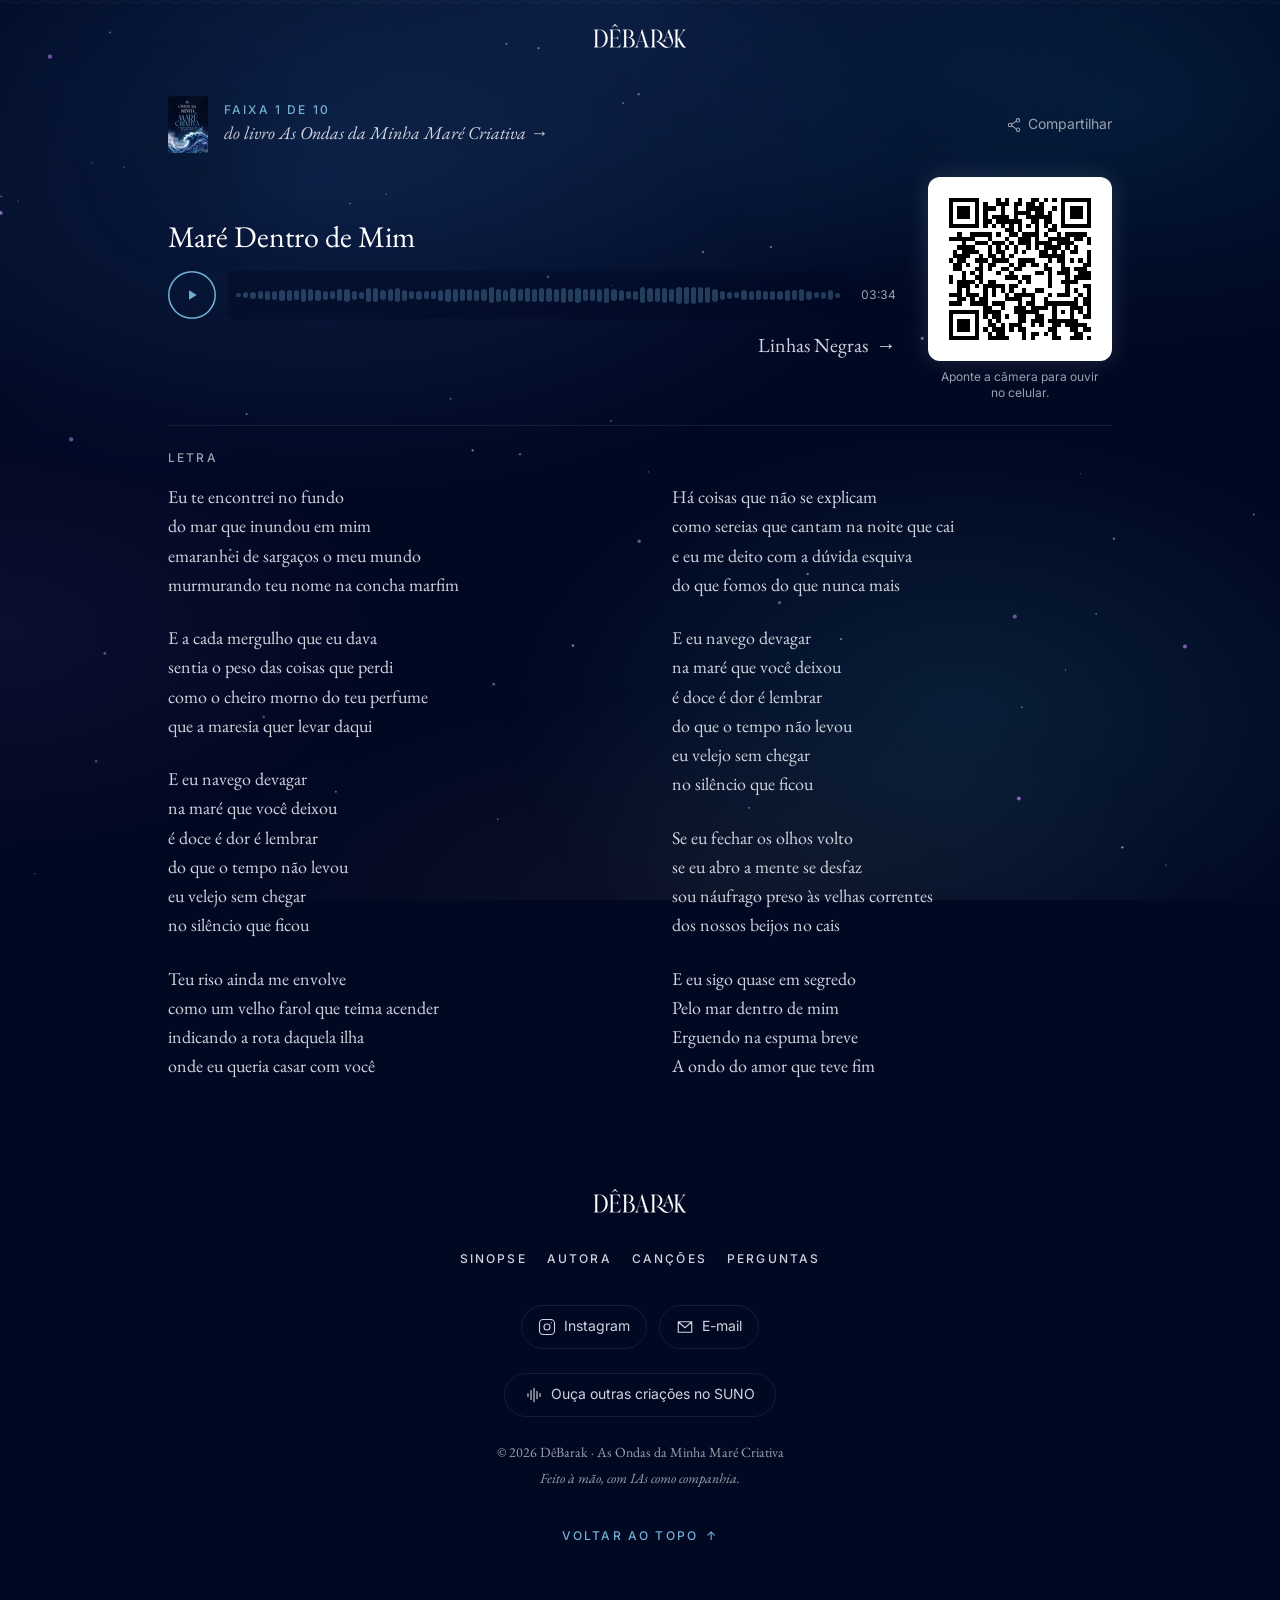
==== commit 7105d42f: "Deploy from debarak@5ff99004ffafe64348c0c6649ae1e708189a1d60 debarak/debarak@5ff99004ffafe64348c0c66" ====
--- a/t/01/index.html
+++ b/t/01/index.html
@@ -1,2 +1,2 @@
-<!DOCTYPE html><html lang="pt-BR" data-astro-cid-ju4pidww><head><meta charset="UTF-8"><meta name="viewport" content="width=device-width, initial-scale=1.0, viewport-fit=cover"><meta name="description" content="Ouça “Maré Dentro de Mim”, faixa 01 do livro As Ondas da Minha Maré Criativa, de DêBarak."><meta name="color-scheme" content="dark"><meta name="theme-color" content="#010822"><meta name="referrer" content="strict-origin-when-cross-origin"><link rel="canonical" href="https://www.debarak.com.br/t/01/"><link rel="alternate" hreflang="pt-BR" href="https://www.debarak.com.br/t/01/"><link rel="icon" type="image/svg+xml" href="/favicon.svg"><link rel="apple-touch-icon" href="/apple-touch-icon.png"><link rel="manifest" href="/manifest.webmanifest"><link rel="preload" href="/_astro/inter-latin-wght-normal.Dx4kXJAl.woff2" as="font" type="font/woff2" crossorigin><link rel="preload" href="/_astro/eb-garamond-latin-400-normal.BCNrxLz_.woff2" as="font" type="font/woff2" crossorigin><link rel="preload" href="/_astro/eb-garamond-latin-400-italic.DSEbMgZu.woff2" as="font" type="font/woff2" crossorigin><title>Maré Dentro de Mim · As Ondas da Minha Maré Criativa</title><meta property="og:type" content="website"><meta property="og:site_name" content="DêBarak"><meta property="og:title" content="Maré Dentro de Mim · As Ondas da Minha Maré Criativa"><meta property="og:description" content="Ouça “Maré Dentro de Mim”, faixa 01 do livro As Ondas da Minha Maré Criativa, de DêBarak."><meta property="og:url" content="https://www.debarak.com.br/t/01/"><meta property="og:image" content="https://www.debarak.com.br/og/01.jpg"><meta property="og:image:width" content="1200"><meta property="og:image:height" content="630"><meta property="og:image:type" content="image/jpeg"><meta property="og:image:alt" content="Capa social da faixa 01, “Maré Dentro de Mim”, do livro As Ondas da Minha Maré Criativa"><meta property="og:locale" content="pt_BR"><meta name="twitter:card" content="summary_large_image"><meta name="twitter:title" content="Maré Dentro de Mim · As Ondas da Minha Maré Criativa"><meta name="twitter:description" content="Ouça “Maré Dentro de Mim”, faixa 01 do livro As Ondas da Minha Maré Criativa, de DêBarak."><meta name="twitter:image" content="https://www.debarak.com.br/og/01.jpg"><meta name="twitter:image:alt" content="Capa social da faixa 01, “Maré Dentro de Mim”, do livro As Ondas da Minha Maré Criativa"><script type="application/ld+json">{"@context":"https://schema.org","@type":"WebSite","@id":"https://www.debarak.com.br/#website","url":"https://www.debarak.com.br/","name":"As Ondas da Minha Maré Criativa","alternateName":"DêBarak","description":"Uma obra que une palavras, música e tecnologia para transformar sentimentos em canções e inspirar novas travessias.","inLanguage":"pt-BR","publisher":{"@id":"https://www.debarak.com.br/#author"},"about":{"@id":"https://www.debarak.com.br/#book"}}</script><script type="application/ld+json">{"@context":"https://schema.org","@type":"WebPage","@id":"https://www.debarak.com.br/t/01/#webpage","url":"https://www.debarak.com.br/t/01/","name":"Maré Dentro de Mim · As Ondas da Minha Maré Criativa","description":"Ouça “Maré Dentro de Mim”, faixa 01 do livro As Ondas da Minha Maré Criativa, de DêBarak.","inLanguage":"pt-BR","isPartOf":{"@id":"https://www.debarak.com.br/#website"},"about":{"@id":"https://www.debarak.com.br/#book"},"primaryImageOfPage":"https://www.debarak.com.br/og/01.jpg"}</script><script type="application/ld+json">{"@context":"https://schema.org","@type":"Book","@id":"https://www.debarak.com.br/#book","name":"As Ondas da Minha Maré Criativa","alternateName":"A trilha sonora de uma mulher comum","description":"Uma obra que une palavras, música e tecnologia para transformar sentimentos em canções e inspirar novas travessias.","inLanguage":"pt-BR","author":{"@id":"https://www.debarak.com.br/#author"},"hasPart":{"@id":"https://www.debarak.com.br/#album"},"image":"https://www.debarak.com.br/og-image.jpg","url":"https://www.debarak.com.br/"}</script><script type="application/ld+json">{"@context":"https://schema.org","@type":"Person","@id":"https://www.debarak.com.br/#author","name":"DêBarak","description":"DêBarak é goiana, aposentada e devota fervorosa da música popular brasileira. Cantora de chuveiro por vocação e exploradora de tecnologia por natureza.","url":"https://www.debarak.com.br/","image":"https://www.debarak.com.br/_astro/author-portrait.qljSDqZ9.jpg","nationality":"BR","knowsLanguage":"pt-BR","sameAs":["https://instagram.com/debarak.ondas","https://suno.com/@debarak"]}</script><script type="application/ld+json">{"@context":"https://schema.org","@type":"MusicRecording","@id":"https://www.debarak.com.br/t/01/","url":"https://www.debarak.com.br/t/01/","name":"Maré Dentro de Mim","byArtist":{"@id":"https://www.debarak.com.br/#author"},"inAlbum":{"@id":"https://www.debarak.com.br/#album"},"duration":"PT3M34S","position":1,"audio":"https://www.debarak.com.br/audio/01-mare-dentro-de-mim.mp3"}</script><script type="application/ld+json">{"@context":"https://schema.org","@type":"MusicAlbum","@id":"https://www.debarak.com.br/#album","name":"As Ondas da Minha Maré Criativa","url":"https://www.debarak.com.br/","byArtist":{"@id":"https://www.debarak.com.br/#author"},"numTracks":10,"inLanguage":"pt-BR"}</script><meta http-equiv="content-security-policy" content="default-src 'self';img-src 'self' data:;font-src 'self';media-src 'self';connect-src 'self';object-src 'none';base-uri 'self'; script-src 'self' 'sha256-BF0290pkb3jxQsE7z00xR8Imp8X34FLC88L0lkMnrGw=' 'sha256-QzWFZi+FLIx23tnm9SBU4aEgx4x8DsuASP07mfqol/c=' 'sha256-0chmwFk0zaA528yFfGV7J9ppIpdfTPPULncDF3WG7Zs=' 'sha256-eIXWvAmxkr251LJZkjniEK5LcPF3NkapbJepohwYRIc=' 'sha256-Q2BPg90ZMplYY+FSdApNErhpWafg2hcRRbndmvxuL/Q=' 'sha256-47DEQpj8HBSa+/TImW+5JCeuQeRkm5NMpJWZG3hSuFU='; style-src 'self' ; style-src-elem 'self' 'sha256-qaEx7Vb+wpoYmX73ArfFMrRZn6Dk8BVslhyM0B7ajPk=' 'sha256-47DEQpj8HBSa+/TImW+5JCeuQeRkm5NMpJWZG3hSuFU='; style-src-attr 'unsafe-inline';"><link rel="stylesheet" href="/_astro/Nav.By7520AA.css"><style>.song-bar[data-astro-cid-2jauokcc]{background-color:var(--track-accent)}.song-scrub[data-astro-cid-2jauokcc]:focus-visible{box-shadow:0 0 0 2px var(--track-accent);outline:none}.song-dock[data-astro-cid-anvv26eo]{right:.75rem;bottom:calc(.75rem + env(safe-area-inset-bottom));z-index:40;background-color:color-mix(in srgb, var(--color-night-mid) 92%, transparent);backdrop-filter:blur(10px);box-shadow:inset 0 0 0 1px color-mix(in srgb, var(--color-cover-blue) 30%, transparent), var(--drop-shadow-book);visibility:hidden;transition:transform var(--duration-reveal) var(--ease-entrance), visibility var(--duration-reveal);border-radius:1.125rem;align-items:center;gap:.75rem;padding:.625rem .875rem .625rem .625rem;display:flex;position:fixed;left:.75rem;transform:translateY(calc(100% + 2rem))}.song-dock[data-astro-cid-anvv26eo][data-visible]{visibility:visible;transform:none}.dock-track[data-astro-cid-anvv26eo]{background-color:var(--color-surface-line);border-radius:2px;height:3px;margin-top:.4rem;display:block;overflow:hidden}.dock-fill[data-astro-cid-anvv26eo]{background-color:var(--track-accent);transform-origin:0;height:100%;display:block;transform:scaleX(0)}@media (width>=48rem){.song-dock[data-astro-cid-anvv26eo]{width:32rem;left:50%;right:auto;transform:translate(-50%,calc(100% + 2rem))}.song-dock[data-astro-cid-anvv26eo][data-visible]{transform:translate(-50%)}}@media (prefers-reduced-motion:reduce){.song-dock[data-astro-cid-anvv26eo]{transition:none}}
-</style><script type="module" src="/_astro/page.CMFgH77u.js"></script></head><body id="top" class="flex min-h-svh flex-col" data-astro-cid-ju4pidww><a href="#main-content" class="bg-night-deep border-cover-blue text-cover-blue sr-only focus:not-sr-only focus:fixed focus:top-4 focus:left-4 focus:z-50 focus:rounded-md focus:border focus:px-4 focus:py-2 focus:text-sm focus:font-medium focus:outline-none" data-astro-cid-ju4pidww>Pular para o conteúdo</a><!-- Zero-sized, not display:none: url(#…) can't reliably resolve defs in a non-rendered subtree. --><svg width="0" height="0" aria-hidden="true" focusable="false" class="absolute" data-astro-cid-ju4pidww><defs data-astro-cid-ju4pidww><linearGradient id="wave-gradient" x1="0" y1="0" x2="1" y2="0" data-astro-cid-ju4pidww><stop offset="0%" style="stop-color: var(--color-nebula)" data-astro-cid-ju4pidww></stop><stop offset="55%" style="stop-color: var(--color-cover-blue)" data-astro-cid-ju4pidww></stop><stop offset="100%" style="stop-color: var(--color-moonlight)" data-astro-cid-ju4pidww></stop></linearGradient></defs></svg><div class="aurora-wash" data-anim aria-hidden="true" data-astro-cid-ju4pidww></div><div class="scroll-tide" aria-hidden="true" data-astro-cid-ju4pidww><div class="scroll-tide-fill" data-astro-cid-ju4pidww></div></div><div class="starfield pointer-events-none fixed inset-0 -z-10" data-anim aria-hidden="true" data-astro-cid-t34idrrz><svg class="absolute inset-0 h-full w-full" viewBox="0 0 100 100" preserveAspectRatio="xMidYMid slice" data-astro-cid-t34idrrz><g class="starfield-small" data-astro-cid-t34idrrz><circle cx="88.912" cy="91.989" r="0.054" fill="var(--color-star-cool)" opacity="0.342" data-astro-cid-t34idrrz></circle><circle cx="36.924" cy="50.031" r="0.087" fill="var(--color-star-cool)" opacity="0.581" data-astro-cid-t34idrrz></circle><circle cx="39.565" cy="18.259" r="0.08" fill="var(--color-star-cool)" opacity="0.517" data-astro-cid-t34idrrz></circle><circle cx="30.17" cy="30.006" r="0.052" fill="var(--color-star-cool)" opacity="0.55" data-astro-cid-t34idrrz></circle><circle cx="42.07" cy="18.604" r="0.083" fill="var(--color-star-cool)" opacity="0.481" data-astro-cid-t34idrrz></circle><circle cx="8.601" cy="17.387" r="0.074" fill="var(--color-star-cool)" opacity="0.409" data-astro-cid-t34idrrz></circle><circle cx="63.094" cy="59.689" r="0.104" fill="var(--color-star-cool)" opacity="0.434" data-astro-cid-t34idrrz></circle><circle cx="38.884" cy="78.843" r="0.074" fill="var(--color-star-cool)" opacity="0.356" data-astro-cid-t34idrrz></circle><circle cx="69.303" cy="8.182" r="0.063" fill="var(--color-star-cool)" opacity="0.576" data-astro-cid-t34idrrz></circle><circle cx="87.685" cy="81.04" r="0.092" fill="var(--color-star-cool)" opacity="0.592" data-astro-cid-t34idrrz></circle><circle cx="27.364" cy="30.749" r="0.06" fill="var(--color-star-cool)" opacity="0.506" data-astro-cid-t34idrrz></circle><circle cx="21.672" cy="90.643" r="0.107" fill="var(--color-star-cool)" opacity="0.417" data-astro-cid-t34idrrz></circle><circle cx="3.943" cy="94.056" r="0.074" fill="var(--color-star-cool)" opacity="0.426" data-astro-cid-t34idrrz></circle><circle cx="7.51" cy="74.321" r="0.101" fill="var(--color-star-cool)" opacity="0.331" data-astro-cid-t34idrrz></circle><circle cx="65.707" cy="64.772" r="0.087" fill="var(--color-star-cool)" opacity="0.534" data-astro-cid-t34idrrz></circle><circle cx="11.867" cy="98.74" r="0.052" fill="var(--color-star-cool)" opacity="0.534" data-astro-cid-t34idrrz></circle><circle cx="79.324" cy="9.561" r="0.077" fill="var(--color-star-cool)" opacity="0.431" data-astro-cid-t34idrrz></circle><circle cx="1.409" cy="30.566" r="0.061" fill="var(--color-star-cool)" opacity="0.326" data-astro-cid-t34idrrz></circle><circle cx="11.458" cy="95.09" r="0.084" fill="var(--color-star-cool)" opacity="0.318" data-astro-cid-t34idrrz></circle><circle cx="42.803" cy="36.466" r="0.108" fill="var(--color-star-cool)" opacity="0.507" data-astro-cid-t34idrrz></circle><circle cx="28.778" cy="88.028" r="0.09" fill="var(--color-star-cool)" opacity="0.393" data-astro-cid-t34idrrz></circle><circle cx="2.716" cy="83.107" r="0.052" fill="var(--color-star-cool)" opacity="0.376" data-astro-cid-t34idrrz></circle><circle cx="97.95" cy="55.039" r="0.073" fill="var(--color-star-cool)" opacity="0.557" data-astro-cid-t34idrrz></circle><circle cx="47.814" cy="37.156" r="0.054" fill="var(--color-star-cool)" opacity="0.435" data-astro-cid-t34idrrz></circle><circle cx="85.64" cy="62.791" r="0.075" fill="var(--color-star-cool)" opacity="0.41" data-astro-cid-t34idrrz></circle><circle cx="44.763" cy="65.278" r="0.094" fill="var(--color-star-cool)" opacity="0.582" data-astro-cid-t34idrrz></circle><circle cx="58.516" cy="77.951" r="0.073" fill="var(--color-star-cool)" opacity="0.451" data-astro-cid-t34idrrz></circle><circle cx="60.231" cy="34.141" r="0.092" fill="var(--color-star-cool)" opacity="0.418" data-astro-cid-t34idrrz></circle><circle cx="83.243" cy="67.184" r="0.05" fill="var(--color-star-cool)" opacity="0.582" data-astro-cid-t34idrrz></circle><circle cx="60.885" cy="10.412" r="0.088" fill="var(--color-star-cool)" opacity="0.443" data-astro-cid-t34idrrz></circle><circle cx="26.489" cy="97.158" r="0.105" fill="var(--color-star-cool)" opacity="0.402" data-astro-cid-t34idrrz></circle><circle cx="13.39" cy="60.757" r="0.061" fill="var(--color-star-cool)" opacity="0.557" data-astro-cid-t34idrrz></circle><circle cx="54.92" cy="34.54" r="0.097" fill="var(--color-star-cool)" opacity="0.41" data-astro-cid-t34idrrz></circle><circle cx="84.414" cy="51.842" r="0.052" fill="var(--color-star-cool)" opacity="0.36" data-astro-cid-t34idrrz></circle><circle cx="35.203" cy="45.996" r="0.067" fill="var(--color-star-cool)" opacity="0.507" data-astro-cid-t34idrrz></circle><circle cx="40.622" cy="50.335" r="0.101" fill="var(--color-star-cool)" opacity="0.352" data-astro-cid-t34idrrz></circle><circle cx="34.005" cy="98.192" r="0.055" fill="var(--color-star-cool)" opacity="0.594" data-astro-cid-t34idrrz></circle><circle cx="48.683" cy="22.902" r="0.068" fill="var(--color-star-cool)" opacity="0.433" data-astro-cid-t34idrrz></circle><circle cx="17.991" cy="57.796" r="0.1" fill="var(--color-star-cool)" opacity="0.569" data-astro-cid-t34idrrz></circle><circle cx="75.262" cy="36.209" r="0.052" fill="var(--color-star-cool)" opacity="0.502" data-astro-cid-t34idrrz></circle><circle cx="53.83" cy="91.474" r="0.064" fill="var(--color-star-cool)" opacity="0.333" data-astro-cid-t34idrrz></circle><circle cx="87.027" cy="56.924" r="0.094" fill="var(--color-star-cool)" opacity="0.461" data-astro-cid-t34idrrz></circle><circle cx="8.187" cy="65.893" r="0.105" fill="var(--color-star-cool)" opacity="0.386" data-astro-cid-t34idrrz></circle><circle cx="50.643" cy="51.713" r="0.054" fill="var(--color-star-cool)" opacity="0.508" data-astro-cid-t34idrrz></circle><circle cx="47.729" cy="47.719" r="0.084" fill="var(--color-star-cool)" opacity="0.327" data-astro-cid-t34idrrz></circle><circle cx="32.778" cy="87.243" r="0.092" fill="var(--color-star-cool)" opacity="0.544" data-astro-cid-t34idrrz></circle><circle cx="39.123" cy="3.619" r="0.1" fill="var(--color-star-cool)" opacity="0.358" data-astro-cid-t34idrrz></circle><circle cx="0.098" cy="30.18" r="0.068" fill="var(--color-star-cool)" opacity="0.469" data-astro-cid-t34idrrz></circle><circle cx="49.035" cy="0.26" r="0.075" fill="var(--color-star-cool)" opacity="0.378" data-astro-cid-t34idrrz></circle><circle cx="19.27" cy="47.192" r="0.081" fill="var(--color-star-cool)" opacity="0.483" data-astro-cid-t34idrrz></circle><circle cx="44.133" cy="4.309" r="0.107" fill="var(--color-star-cool)" opacity="0.586" data-astro-cid-t34idrrz></circle><circle cx="56.96" cy="4.944" r="0.052" fill="var(--color-star-cool)" opacity="0.486" data-astro-cid-t34idrrz></circle><circle cx="91.083" cy="82.431" r="0.057" fill="var(--color-star-cool)" opacity="0.583" data-astro-cid-t34idrrz></circle><circle cx="79.835" cy="70.103" r="0.081" fill="var(--color-star-cool)" opacity="0.378" data-astro-cid-t34idrrz></circle><circle cx="56.551" cy="1.294" r="0.085" fill="var(--color-star-cool)" opacity="0.57" data-astro-cid-t34idrrz></circle><circle cx="54.563" cy="9.337" r="0.088" fill="var(--color-star-cool)" opacity="0.359" data-astro-cid-t34idrrz></circle><circle cx="7.204" cy="27.565" r="0.05" fill="var(--color-star-cool)" opacity="0.445" data-astro-cid-t34idrrz></circle><circle cx="47.809" cy="89.311" r="0.052" fill="var(--color-star-cool)" opacity="0.328" data-astro-cid-t34idrrz></circle><circle cx="9.709" cy="27.909" r="0.054" fill="var(--color-star-cool)" opacity="0.409" data-astro-cid-t34idrrz></circle><circle cx="26.24" cy="76.693" r="0.075" fill="var(--color-star-cool)" opacity="0.487" data-astro-cid-t34idrrz></circle></g><g class="starfield-medium" data-astro-cid-t34idrrz><circle cx="92.575" cy="65.354" r="0.158" fill="var(--color-star-violet)" style="--star-opacity:0.675;--twinkle-delay:5.909s;--twinkle-duration:5.033s;" data-astro-cid-t34idrrz></circle><circle cx="12.501" cy="91.606" r="0.136" fill="var(--color-star-violet)" style="--star-opacity:0.518;--twinkle-delay:4.577s;--twinkle-duration:4.175s;" data-astro-cid-t34idrrz></circle><circle cx="31.5" cy="5.822" r="0.152" fill="var(--color-star-violet)" style="--star-opacity:0.747;--twinkle-delay:1.189s;--twinkle-duration:5.503s;" data-astro-cid-t34idrrz></circle><circle cx="82.907" cy="41.334" r="0.148" fill="var(--color-star-violet)" style="--star-opacity:0.428;--twinkle-delay:3.746s;--twinkle-duration:6.35s;" data-astro-cid-t34idrrz></circle><circle cx="0.055" cy="31.475" r="0.154" fill="var(--color-star-violet)" style="--star-opacity:0.729;--twinkle-delay:2.247s;--twinkle-duration:4.048s;" data-astro-cid-t34idrrz></circle><circle cx="16.277" cy="9.579" r="0.108" fill="var(--color-star-violet)" style="--star-opacity:0.715;--twinkle-delay:4.692s;--twinkle-duration:3.931s;" data-astro-cid-t34idrrz></circle><circle cx="64.906" cy="8.98" r="0.131" fill="var(--color-star-violet)" style="--star-opacity:0.503;--twinkle-delay:1.082s;--twinkle-duration:3.333s;" data-astro-cid-t34idrrz></circle><circle cx="79.276" cy="63.011" r="0.164" fill="var(--color-star-violet)" style="--star-opacity:0.56;--twinkle-delay:5.417s;--twinkle-duration:3.587s;" data-astro-cid-t34idrrz></circle><circle cx="92.719" cy="5.004" r="0.146" fill="var(--color-star-violet)" style="--star-opacity:0.653;--twinkle-delay:1.696s;--twinkle-duration:6.026s;" data-astro-cid-t34idrrz></circle><circle cx="38.571" cy="68.293" r="0.107" fill="var(--color-star-violet)" style="--star-opacity:0.549;--twinkle-delay:3.919s;--twinkle-duration:3.984s;" data-astro-cid-t34idrrz></circle><circle cx="50.163" cy="86.213" r="0.167" fill="var(--color-star-violet)" style="--star-opacity:0.713;--twinkle-delay:2.087s;--twinkle-duration:6.793s;" data-astro-cid-t34idrrz></circle><circle cx="60.829" cy="92.095" r="0.176" fill="var(--color-star-violet)" style="--star-opacity:0.563;--twinkle-delay:4.199s;--twinkle-duration:3.788s;" data-astro-cid-t34idrrz></circle><circle cx="3.903" cy="19.273" r="0.165" fill="var(--color-star-violet)" style="--star-opacity:0.565;--twinkle-delay:0.256s;--twinkle-duration:4.301s;" data-astro-cid-t34idrrz></circle><circle cx="12.717" cy="1.082" r="0.162" fill="var(--color-star-violet)" style="--star-opacity:0.486;--twinkle-delay:4.257s;--twinkle-duration:5.666s;" data-astro-cid-t34idrrz></circle><circle cx="20.605" cy="70.853" r="0.109" fill="var(--color-star-violet)" style="--star-opacity:0.443;--twinkle-delay:0.202s;--twinkle-duration:5.216s;" data-astro-cid-t34idrrz></circle><circle cx="60.901" cy="61.92" r="0.125" fill="var(--color-star-violet)" style="--star-opacity:0.552;--twinkle-delay:2.092s;--twinkle-duration:4.284s;" data-astro-cid-t34idrrz></circle><circle cx="66.938" cy="7.617" r="0.15" fill="var(--color-star-violet)" style="--star-opacity:0.58;--twinkle-delay:5.927s;--twinkle-duration:4.205s;" data-astro-cid-t34idrrz></circle><circle cx="72.048" cy="41.277" r="0.125" fill="var(--color-star-violet)" style="--star-opacity:0.644;--twinkle-delay:1.705s;--twinkle-duration:6.31s;" data-astro-cid-t34idrrz></circle><circle cx="9.566" cy="96.233" r="0.168" fill="var(--color-star-violet)" style="--star-opacity:0.51;--twinkle-delay:3.429s;--twinkle-duration:3.935s;" data-astro-cid-t34idrrz></circle><circle cx="12.825" cy="5.819" r="0.131" fill="var(--color-star-violet)" style="--star-opacity:0.645;--twinkle-delay:1.096s;--twinkle-duration:6.411s;" data-astro-cid-t34idrrz></circle><circle cx="15.158" cy="3.368" r="0.133" fill="var(--color-star-violet)" style="--star-opacity:0.466;--twinkle-delay:2.709s;--twinkle-duration:3.072s;" data-astro-cid-t34idrrz></circle><circle cx="49.898" cy="22.213" r="0.114" fill="var(--color-star-violet)" style="--star-opacity:0.439;--twinkle-delay:4.265s;--twinkle-duration:3.252s;" data-astro-cid-t34idrrz></circle><circle cx="50.379" cy="95.688" r="0.104" fill="var(--color-star-violet)" style="--star-opacity:0.681;--twinkle-delay:1.766s;--twinkle-duration:4.283s;" data-astro-cid-t34idrrz></circle><circle cx="49.934" cy="57.126" r="0.133" fill="var(--color-star-violet)" style="--star-opacity:0.609;--twinkle-delay:3.212s;--twinkle-duration:3.5s;" data-astro-cid-t34idrrz></circle><circle cx="81.896" cy="39.86" r="0.142" fill="var(--color-star-violet)" style="--star-opacity:0.689;--twinkle-delay:4.602s;--twinkle-duration:6.235s;" data-astro-cid-t34idrrz></circle><circle cx="79.6" cy="77.224" r="0.159" fill="var(--color-star-violet)" style="--star-opacity:0.688;--twinkle-delay:1.936s;--twinkle-duration:5.822s;" data-astro-cid-t34idrrz></circle><circle cx="76.377" cy="2.55" r="0.126" fill="var(--color-star-violet)" style="--star-opacity:0.723;--twinkle-delay:3.215s;--twinkle-duration:3.595s;" data-astro-cid-t34idrrz></circle><circle cx="5.562" cy="49.173" r="0.162" fill="var(--color-star-violet)" style="--star-opacity:0.56;--twinkle-delay:4.438s;--twinkle-duration:4.885s;" data-astro-cid-t34idrrz></circle></g></svg></div><header class="absolute inset-x-0 top-0 z-30"><div class="page-container flex items-center justify-center pt-[calc(1.5rem+env(safe-area-inset-top))] pb-6"><!-- `-m-2 p-2` enlarges the tap target without changing layout. --><a href="/" class="-m-2 flex items-center p-2 transition-opacity active:opacity-70" aria-label="DêBarak"><img src="/_astro/wordmark.DsOjPOXy_Z1fRK1r.webp" srcset="/_astro/wordmark.DsOjPOXy_Z1fRK1r.webp 1x, /_astro/wordmark.DsOjPOXy_O6jW4.webp 2x" alt loading="eager" decoding="async" width="92" height="24" class="h-5 w-auto md:h-6"></a></div></header><!-- `min-h-full` on a child computes to zero here (main's height is auto); use `centerMain`. --><main id="main-content" class="flex-1 flex flex-col" data-astro-cid-ju4pidww><div class="flex flex-1 flex-col"><section class="page-container my-auto flex w-full flex-col gap-4 pt-20 pb-6 md:gap-6 md:pt-24 md:pb-12"><div class="flex flex-col items-start gap-3 md:flex-row md:items-center md:justify-between md:gap-4"><a href="/" class="group flex min-w-0 items-center gap-4"><img src="/_astro/book-cover.D2BoXesk_Z4ji7c.webp" srcset="/_astro/book-cover.D2BoXesk_Z1hbP4J.webp 40w, /_astro/book-cover.D2BoXesk_Z12WPbr.webp 80w" alt sizes="40px" loading="lazy" decoding="async" width="1080" height="1526" class="drop-shadow-book hidden h-auto w-10 rounded-xs md:block"><span class="flex flex-col"><span class="eyebrow text-cover-blue">Faixa 1 de 10</span><span class="group-hover:text-cover-blue font-serif text-base text-neutral-300 italic transition-colors md:text-lg">do livro As Ondas da Minha Maré Criativa →</span></span></a><!-- `-m-3 p-3` enlarges the tap target without changing layout. --><button type="button" data-track-share data-share-title="Maré Dentro de Mim" class="hover:text-cover-blue -m-3 flex shrink-0 items-center gap-1.5 p-3 text-sm text-neutral-400 transition-colors" aria-label="Compartilhar Maré Dentro de Mim"><svg width="16" height="16" viewBox="0 0 24 24" fill="none" stroke="currentColor" stroke-width="1.6" stroke-linecap="round" stroke-linejoin="round" aria-hidden="true"><circle cx="18" cy="5" r="2.6"></circle><circle cx="6" cy="12" r="2.6"></circle><circle cx="18" cy="19" r="2.6"></circle><line x1="8.5" y1="10.8" x2="15.5" y2="6.2"></line><line x1="8.5" y1="13.2" x2="15.5" y2="17.8"></line></svg><span data-share-label aria-live="polite">Compartilhar</span></button></div><article class="song-slide track-tinted"><div class="flex flex-col gap-6"><div class="flex flex-col gap-4 md:flex-row md:items-center md:gap-8"><div class="flex min-w-0 flex-1 flex-col gap-4"><h1 class="font-serif text-2xl text-white italic md:text-3xl">Maré Dentro de Mim</h1><div class="flex flex-col gap-3" data-astro-cid-2jauokcc><audio id="track-01" preload="none" src="/audio/01-mare-dentro-de-mim.mp3" data-track-number="01" data-astro-cid-2jauokcc></audio><div class="flex items-center gap-3" data-astro-cid-2jauokcc><button type="button" class="song-play-btn play-ring flex h-11 w-11 shrink-0 items-center justify-center rounded-full md:h-12 md:w-12" data-audio-target="track-01" data-state="idle" data-song-label="Maré Dentro de Mim" data-song-artist="DêBarak" data-song-album="As Ondas da Minha Maré Criativa" data-song-artwork="/_astro/book-cover.D2BoXesk.jpg" data-song-artwork-sizes="1080x1526" aria-label="Ouvir Maré Dentro de Mim" data-astro-cid-2jauokcc><svg class="play-icon" width="14" height="14" viewBox="0 0 24 24" fill="currentColor" aria-hidden="true"><path d="M7 4l13 8-13 8z"></path></svg><svg class="pause-icon" width="14" height="14" viewBox="0 0 24 24" fill="currentColor" aria-hidden="true"><path d="M6 4h4v16H6zM14 4h4v16h-4z"></path></svg><svg class="loading-icon" width="14" height="14" viewBox="0 0 24 24" fill="none" aria-hidden="true"><circle cx="12" cy="12" r="9" stroke="currentColor" stroke-width="2.5" opacity="0.25"></circle><path d="M21 12a9 9 0 0 0-9-9" stroke="currentColor" stroke-width="2.5" stroke-linecap="round"></path></svg></button><div class="song-scrub bg-night-deep/40 hover:bg-night-deep/60 flex h-11 flex-1 cursor-pointer touch-pan-y items-center gap-px overflow-hidden sm:gap-[2px] rounded-md px-2 transition-colors outline-none md:h-12" data-song-scrub role="slider" tabindex="0" aria-label="Posição em Maré Dentro de Mim. Setas movem 5 segundos." aria-valuemin="0" aria-valuemax="100" aria-valuenow="0" aria-valuetext="0:00" aria-orientation="horizontal" data-astro-cid-2jauokcc><span class="song-bar min-w-0 flex-1 rounded-full" style="height:4px;opacity:0.3;" data-base-height="4" data-astro-cid-2jauokcc></span><span class="song-bar min-w-0 flex-1 rounded-full" style="height:6px;opacity:0.3;" data-base-height="6" data-astro-cid-2jauokcc></span><span class="song-bar min-w-0 flex-1 rounded-full" style="height:7px;opacity:0.3;" data-base-height="7" data-astro-cid-2jauokcc></span><span class="song-bar min-w-0 flex-1 rounded-full" style="height:8px;opacity:0.3;" data-base-height="8" data-astro-cid-2jauokcc></span><span class="song-bar min-w-0 flex-1 rounded-full" style="height:9px;opacity:0.3;" data-base-height="9" data-astro-cid-2jauokcc></span><span class="song-bar min-w-0 flex-1 rounded-full" style="height:9px;opacity:0.3;" data-base-height="9" data-astro-cid-2jauokcc></span><span class="song-bar min-w-0 flex-1 rounded-full" style="height:11px;opacity:0.3;" data-base-height="11" data-astro-cid-2jauokcc></span><span class="song-bar min-w-0 flex-1 rounded-full" style="height:11px;opacity:0.3;" data-base-height="11" data-astro-cid-2jauokcc></span><span class="song-bar min-w-0 flex-1 rounded-full" style="height:10px;opacity:0.3;" data-base-height="10" data-astro-cid-2jauokcc></span><span class="song-bar min-w-0 flex-1 rounded-full" style="height:13px;opacity:0.3;" data-base-height="13" data-astro-cid-2jauokcc></span><span class="song-bar min-w-0 flex-1 rounded-full" style="height:12px;opacity:0.3;" data-base-height="12" data-astro-cid-2jauokcc></span><span class="song-bar min-w-0 flex-1 rounded-full" style="height:11px;opacity:0.3;" data-base-height="11" data-astro-cid-2jauokcc></span><span class="song-bar min-w-0 flex-1 rounded-full" style="height:9px;opacity:0.3;" data-base-height="9" data-astro-cid-2jauokcc></span><span class="song-bar min-w-0 flex-1 rounded-full" style="height:8px;opacity:0.3;" data-base-height="8" data-astro-cid-2jauokcc></span><span class="song-bar min-w-0 flex-1 rounded-full" style="height:12px;opacity:0.3;" data-base-height="12" data-astro-cid-2jauokcc></span><span class="song-bar min-w-0 flex-1 rounded-full" style="height:13px;opacity:0.3;" data-base-height="13" data-astro-cid-2jauokcc></span><span class="song-bar min-w-0 flex-1 rounded-full" style="height:9px;opacity:0.3;" data-base-height="9" data-astro-cid-2jauokcc></span><span class="song-bar min-w-0 flex-1 rounded-full" style="height:7px;opacity:0.3;" data-base-height="7" data-astro-cid-2jauokcc></span><span class="song-bar min-w-0 flex-1 rounded-full" style="height:14px;opacity:0.3;" data-base-height="14" data-astro-cid-2jauokcc></span><span class="song-bar min-w-0 flex-1 rounded-full" style="height:14px;opacity:0.3;" data-base-height="14" data-astro-cid-2jauokcc></span><span class="song-bar min-w-0 flex-1 rounded-full" style="height:10px;opacity:0.3;" data-base-height="10" data-astro-cid-2jauokcc></span><span class="song-bar min-w-0 flex-1 rounded-full" style="height:12px;opacity:0.3;" data-base-height="12" data-astro-cid-2jauokcc></span><span class="song-bar min-w-0 flex-1 rounded-full" style="height:14px;opacity:0.3;" data-base-height="14" data-astro-cid-2jauokcc></span><span class="song-bar min-w-0 flex-1 rounded-full" style="height:11px;opacity:0.3;" data-base-height="11" data-astro-cid-2jauokcc></span><span class="song-bar min-w-0 flex-1 rounded-full" style="height:8px;opacity:0.3;" data-base-height="8" data-astro-cid-2jauokcc></span><span class="song-bar min-w-0 flex-1 rounded-full" style="height:9px;opacity:0.3;" data-base-height="9" data-astro-cid-2jauokcc></span><span class="song-bar min-w-0 flex-1 rounded-full" style="height:8px;opacity:0.3;" data-base-height="8" data-astro-cid-2jauokcc></span><span class="song-bar min-w-0 flex-1 rounded-full" style="height:8px;opacity:0.3;" data-base-height="8" data-astro-cid-2jauokcc></span><span class="song-bar min-w-0 flex-1 rounded-full" style="height:11px;opacity:0.3;" data-base-height="11" data-astro-cid-2jauokcc></span><span class="song-bar min-w-0 flex-1 rounded-full" style="height:13px;opacity:0.3;" data-base-height="13" data-astro-cid-2jauokcc></span><span class="song-bar min-w-0 flex-1 rounded-full" style="height:13px;opacity:0.3;" data-base-height="13" data-astro-cid-2jauokcc></span><span class="song-bar min-w-0 flex-1 rounded-full" style="height:12px;opacity:0.3;" data-base-height="12" data-astro-cid-2jauokcc></span><span class="song-bar min-w-0 flex-1 rounded-full" style="height:12px;opacity:0.3;" data-base-height="12" data-astro-cid-2jauokcc></span><span class="song-bar min-w-0 flex-1 rounded-full" style="height:11px;opacity:0.3;" data-base-height="11" data-astro-cid-2jauokcc></span><span class="song-bar min-w-0 flex-1 rounded-full" style="height:12px;opacity:0.3;" data-base-height="12" data-astro-cid-2jauokcc></span><span class="song-bar min-w-0 flex-1 rounded-full" style="height:16px;opacity:0.3;" data-base-height="16" data-astro-cid-2jauokcc></span><span class="song-bar min-w-0 flex-1 rounded-full" style="height:13px;opacity:0.3;" data-base-height="13" data-astro-cid-2jauokcc></span><span class="song-bar min-w-0 flex-1 rounded-full" style="height:11px;opacity:0.3;" data-base-height="11" data-astro-cid-2jauokcc></span><span class="song-bar min-w-0 flex-1 rounded-full" style="height:14px;opacity:0.3;" data-base-height="14" data-astro-cid-2jauokcc></span><span class="song-bar min-w-0 flex-1 rounded-full" style="height:12px;opacity:0.3;" data-base-height="12" data-astro-cid-2jauokcc></span><span class="song-bar min-w-0 flex-1 rounded-full" style="height:14px;opacity:0.3;" data-base-height="14" data-astro-cid-2jauokcc></span><span class="song-bar min-w-0 flex-1 rounded-full" style="height:13px;opacity:0.3;" data-base-height="13" data-astro-cid-2jauokcc></span><span class="song-bar min-w-0 flex-1 rounded-full" style="height:14px;opacity:0.3;" data-base-height="14" data-astro-cid-2jauokcc></span><span class="song-bar min-w-0 flex-1 rounded-full" style="height:14px;opacity:0.3;" data-base-height="14" data-astro-cid-2jauokcc></span><span class="song-bar min-w-0 flex-1 rounded-full" style="height:13px;opacity:0.3;" data-base-height="13" data-astro-cid-2jauokcc></span><span class="song-bar min-w-0 flex-1 rounded-full" style="height:15px;opacity:0.3;" data-base-height="15" data-astro-cid-2jauokcc></span><span class="song-bar min-w-0 flex-1 rounded-full" style="height:13px;opacity:0.3;" data-base-height="13" data-astro-cid-2jauokcc></span><span class="song-bar min-w-0 flex-1 rounded-full" style="height:15px;opacity:0.3;" data-base-height="15" data-astro-cid-2jauokcc></span><span class="song-bar min-w-0 flex-1 rounded-full" style="height:12px;opacity:0.3;" data-base-height="12" data-astro-cid-2jauokcc></span><span class="song-bar min-w-0 flex-1 rounded-full" style="height:12px;opacity:0.3;" data-base-height="12" data-astro-cid-2jauokcc></span><span class="song-bar min-w-0 flex-1 rounded-full" style="height:13px;opacity:0.3;" data-base-height="13" data-astro-cid-2jauokcc></span><span class="song-bar min-w-0 flex-1 rounded-full" style="height:15px;opacity:0.3;" data-base-height="15" data-astro-cid-2jauokcc></span><span class="song-bar min-w-0 flex-1 rounded-full" style="height:12px;opacity:0.3;" data-base-height="12" data-astro-cid-2jauokcc></span><span class="song-bar min-w-0 flex-1 rounded-full" style="height:11px;opacity:0.3;" data-base-height="11" data-astro-cid-2jauokcc></span><span class="song-bar min-w-0 flex-1 rounded-full" style="height:8px;opacity:0.3;" data-base-height="8" data-astro-cid-2jauokcc></span><span class="song-bar min-w-0 flex-1 rounded-full" style="height:9px;opacity:0.3;" data-base-height="9" data-astro-cid-2jauokcc></span><span class="song-bar min-w-0 flex-1 rounded-full" style="height:16px;opacity:0.3;" data-base-height="16" data-astro-cid-2jauokcc></span><span class="song-bar min-w-0 flex-1 rounded-full" style="height:14px;opacity:0.3;" data-base-height="14" data-astro-cid-2jauokcc></span><span class="song-bar min-w-0 flex-1 rounded-full" style="height:14px;opacity:0.3;" data-base-height="14" data-astro-cid-2jauokcc></span><span class="song-bar min-w-0 flex-1 rounded-full" style="height:15px;opacity:0.3;" data-base-height="15" data-astro-cid-2jauokcc></span><span class="song-bar min-w-0 flex-1 rounded-full" style="height:13px;opacity:0.3;" data-base-height="13" data-astro-cid-2jauokcc></span><span class="song-bar min-w-0 flex-1 rounded-full" style="height:17px;opacity:0.3;" data-base-height="17" data-astro-cid-2jauokcc></span><span class="song-bar min-w-0 flex-1 rounded-full" style="height:17px;opacity:0.3;" data-base-height="17" data-astro-cid-2jauokcc></span><span class="song-bar min-w-0 flex-1 rounded-full" style="height:17px;opacity:0.3;" data-base-height="17" data-astro-cid-2jauokcc></span><span class="song-bar min-w-0 flex-1 rounded-full" style="height:16px;opacity:0.3;" data-base-height="16" data-astro-cid-2jauokcc></span><span class="song-bar min-w-0 flex-1 rounded-full" style="height:16px;opacity:0.3;" data-base-height="16" data-astro-cid-2jauokcc></span><span class="song-bar min-w-0 flex-1 rounded-full" style="height:13px;opacity:0.3;" data-base-height="13" data-astro-cid-2jauokcc></span><span class="song-bar min-w-0 flex-1 rounded-full" style="height:9px;opacity:0.3;" data-base-height="9" data-astro-cid-2jauokcc></span><span class="song-bar min-w-0 flex-1 rounded-full" style="height:7px;opacity:0.3;" data-base-height="7" data-astro-cid-2jauokcc></span><span class="song-bar min-w-0 flex-1 rounded-full" style="height:6px;opacity:0.3;" data-base-height="6" data-astro-cid-2jauokcc></span><span class="song-bar min-w-0 flex-1 rounded-full" style="height:10px;opacity:0.3;" data-base-height="10" data-astro-cid-2jauokcc></span><span class="song-bar min-w-0 flex-1 rounded-full" style="height:9px;opacity:0.3;" data-base-height="9" data-astro-cid-2jauokcc></span><span class="song-bar min-w-0 flex-1 rounded-full" style="height:10px;opacity:0.3;" data-base-height="10" data-astro-cid-2jauokcc></span><span class="song-bar min-w-0 flex-1 rounded-full" style="height:9px;opacity:0.3;" data-base-height="9" data-astro-cid-2jauokcc></span><span class="song-bar min-w-0 flex-1 rounded-full" style="height:9px;opacity:0.3;" data-base-height="9" data-astro-cid-2jauokcc></span><span class="song-bar min-w-0 flex-1 rounded-full" style="height:9px;opacity:0.3;" data-base-height="9" data-astro-cid-2jauokcc></span><span class="song-bar min-w-0 flex-1 rounded-full" style="height:11px;opacity:0.3;" data-base-height="11" data-astro-cid-2jauokcc></span><span class="song-bar min-w-0 flex-1 rounded-full" style="height:10px;opacity:0.3;" data-base-height="10" data-astro-cid-2jauokcc></span><span class="song-bar min-w-0 flex-1 rounded-full" style="height:12px;opacity:0.3;" data-base-height="12" data-astro-cid-2jauokcc></span><span class="song-bar min-w-0 flex-1 rounded-full" style="height:9px;opacity:0.3;" data-base-height="9" data-astro-cid-2jauokcc></span><span class="song-bar min-w-0 flex-1 rounded-full" style="height:6px;opacity:0.3;" data-base-height="6" data-astro-cid-2jauokcc></span><span class="song-bar min-w-0 flex-1 rounded-full" style="height:7px;opacity:0.3;" data-base-height="7" data-astro-cid-2jauokcc></span><span class="song-bar min-w-0 flex-1 rounded-full" style="height:10px;opacity:0.3;" data-base-height="10" data-astro-cid-2jauokcc></span><span class="song-bar min-w-0 flex-1 rounded-full" style="height:5px;opacity:0.3;" data-base-height="5" data-astro-cid-2jauokcc></span></div><span class="shrink-0 text-xs text-neutral-400 tabular-nums" data-astro-cid-2jauokcc>03:34</span></div><p data-song-error class="hidden text-xs text-red-300" role="alert" data-astro-cid-2jauokcc></p><nav aria-label="Outras faixas" class="flex flex-col gap-1.5 sm:flex-row sm:items-center sm:justify-between sm:gap-4" data-astro-cid-2jauokcc><span class="hidden sm:block" data-astro-cid-2jauokcc></span><a href="/t/02/" class="hover:text-cover-blue -my-2 flex max-w-full min-w-0 items-center gap-2 self-end py-2 font-serif text-lg text-neutral-300 italic transition-colors sm:self-auto md:text-xl" aria-label="Próxima faixa: Linhas Negras" data-astro-cid-2jauokcc><span class="truncate" data-astro-cid-2jauokcc>Linhas Negras</span><span aria-hidden="true" data-astro-cid-2jauokcc>→</span></a></nav></div></div><figure class="hidden shrink-0 flex-col items-center gap-2 md:flex"><div class="qr-plate rounded-xl bg-white p-3"><img src="/qr/01.svg" width="160" height="160" loading="lazy" alt="QR code que abre a página de Maré Dentro de Mim" class="h-40 w-40"></div><figcaption class="max-w-40 text-center text-xs text-neutral-400">Aponte a câmera para ouvir no celular.</figcaption></figure></div><div class="border-surface-border border-t pt-5 md:pt-6"><div data-song-lyrics class="min-w-0"><p class="eyebrow mb-4 text-neutral-400">Letra</p><div class="lg:columns-2 lg:gap-x-16"><p class="mb-6 break-inside-avoid font-serif text-lg leading-snug text-neutral-300 last:mb-0 md:leading-relaxed"><span class="block pl-4 -indent-4">Eu te encontrei no fundo</span><span class="block pl-4 -indent-4">do mar que inundou em mim</span><span class="block pl-4 -indent-4">emaranhei de sargaços o meu mundo</span><span class="block pl-4 -indent-4">murmurando teu nome na concha marfim</span></p><p class="mb-6 break-inside-avoid font-serif text-lg leading-snug text-neutral-300 last:mb-0 md:leading-relaxed"><span class="block pl-4 -indent-4">E a cada mergulho que eu dava</span><span class="block pl-4 -indent-4">sentia o peso das coisas que perdi</span><span class="block pl-4 -indent-4">como o cheiro morno do teu perfume</span><span class="block pl-4 -indent-4">que a maresia quer levar daqui</span></p><p class="mb-6 break-inside-avoid font-serif text-lg leading-snug text-neutral-300 last:mb-0 md:leading-relaxed"><span class="block pl-4 -indent-4">E eu navego devagar</span><span class="block pl-4 -indent-4">na maré que você deixou</span><span class="block pl-4 -indent-4">é doce é dor é lembrar</span><span class="block pl-4 -indent-4">do que o tempo não levou</span><span class="block pl-4 -indent-4">eu velejo sem chegar</span><span class="block pl-4 -indent-4">no silêncio que ficou</span></p><p class="mb-6 break-inside-avoid font-serif text-lg leading-snug text-neutral-300 last:mb-0 md:leading-relaxed"><span class="block pl-4 -indent-4">Teu riso ainda me envolve</span><span class="block pl-4 -indent-4">como um velho farol que teima acender</span><span class="block pl-4 -indent-4">indicando a rota daquela ilha</span><span class="block pl-4 -indent-4">onde eu queria casar com você</span></p><p class="mb-6 break-inside-avoid font-serif text-lg leading-snug text-neutral-300 last:mb-0 md:leading-relaxed"><span class="block pl-4 -indent-4">Há coisas que não se explicam</span><span class="block pl-4 -indent-4">como sereias que cantam na noite que cai</span><span class="block pl-4 -indent-4">e eu me deito com a dúvida esquiva</span><span class="block pl-4 -indent-4">do que fomos do que nunca mais</span></p><p class="mb-6 break-inside-avoid font-serif text-lg leading-snug text-neutral-300 last:mb-0 md:leading-relaxed"><span class="block pl-4 -indent-4">E eu navego devagar</span><span class="block pl-4 -indent-4">na maré que você deixou</span><span class="block pl-4 -indent-4">é doce é dor é lembrar</span><span class="block pl-4 -indent-4">do que o tempo não levou</span><span class="block pl-4 -indent-4">eu velejo sem chegar</span><span class="block pl-4 -indent-4">no silêncio que ficou</span></p><p class="mb-6 break-inside-avoid font-serif text-lg leading-snug text-neutral-300 last:mb-0 md:leading-relaxed"><span class="block pl-4 -indent-4">Se eu fechar os olhos volto</span><span class="block pl-4 -indent-4">se eu abro a mente se desfaz</span><span class="block pl-4 -indent-4">sou náufrago preso às velhas correntes</span><span class="block pl-4 -indent-4">dos nossos beijos no cais</span></p><p class="mb-6 break-inside-avoid font-serif text-lg leading-snug text-neutral-300 last:mb-0 md:leading-relaxed"><span class="block pl-4 -indent-4">E eu sigo quase em segredo</span><span class="block pl-4 -indent-4">Pelo mar dentro de mim</span><span class="block pl-4 -indent-4">Erguendo na espuma breve</span><span class="block pl-4 -indent-4">A ondo do amor que teve fim</span></p></div></div></div></div></article></section><div data-song-dock class="song-dock track-tinted" data-astro-cid-anvv26eo><button type="button" data-dock-toggle data-state="idle" class="play-ring flex h-11 w-11 flex-none items-center justify-center rounded-full" aria-label="Ouvir Maré Dentro de Mim" data-astro-cid-anvv26eo><svg class="play-icon" width="14" height="14" viewBox="0 0 24 24" fill="currentColor" aria-hidden="true"><path d="M7 4l13 8-13 8z"></path></svg><svg class="pause-icon" width="14" height="14" viewBox="0 0 24 24" fill="currentColor" aria-hidden="true"><path d="M6 4h4v16H6zM14 4h4v16h-4z"></path></svg></button><span class="min-w-0 flex-1" data-astro-cid-anvv26eo><span class="block truncate font-serif text-lg text-white italic" data-astro-cid-anvv26eo>Maré Dentro de Mim</span><span class="dock-track" aria-hidden="true" data-astro-cid-anvv26eo><span data-dock-fill class="dock-fill" data-astro-cid-anvv26eo></span></span></span><span class="shrink-0 text-xs text-neutral-400 tabular-nums" data-astro-cid-anvv26eo>03:34</span></div><script type="module" src="/_astro/SongDock.astro_astro_type_script_index_0_lang.Bu8l3_A1.js"></script></div></main><!-- `w-full` is required: in the body flex column, auto margins would shrink the footer to fit-content. --><footer class="page-container w-full pt-6 pb-[calc(1.5rem+env(safe-area-inset-bottom))] md:pt-12 md:pb-[calc(3rem+env(safe-area-inset-bottom))]"><div class="flex flex-col items-center justify-center gap-4 text-center md:gap-6"><div class="hidden md:block"><!-- `-m-2 p-2` enlarges the tap target without changing layout. --><a href="#top" class="-m-2 flex items-center p-2 transition-opacity active:opacity-70" aria-label="DêBarak"><img src="/_astro/wordmark.DsOjPOXy_Z1fRK1r.webp" srcset="/_astro/wordmark.DsOjPOXy_Z1fRK1r.webp 1x, /_astro/wordmark.DsOjPOXy_O6jW4.webp 2x" alt loading="eager" decoding="async" width="92" height="24" class="h-5 w-auto md:h-6"></a></div><nav aria-label="Seções" class="hidden flex-wrap justify-center gap-x-5 md:flex"><a href="/#sinopse" class="eyebrow hover:text-cover-blue inline-flex min-h-11 items-center transition-colors">Sinopse</a><a href="/#autora" class="eyebrow hover:text-cover-blue inline-flex min-h-11 items-center transition-colors">Autora</a><a href="/#cancoes" class="eyebrow hover:text-cover-blue inline-flex min-h-11 items-center transition-colors">Canções</a><a href="/#perguntas" class="eyebrow hover:text-cover-blue inline-flex min-h-11 items-center transition-colors">Perguntas</a></nav><ul class="flex items-center gap-3"><li><a href="https://instagram.com/debarak.ondas" aria-label="Instagram (abre em nova aba)" title="Instagram" target="_blank" rel="noopener noreferrer" class="pill-link"><svg width="18" height="18" viewBox="0 0 24 24" fill="none" aria-hidden="true"><path d="M7 2h10a5 5 0 0 1 5 5v10a5 5 0 0 1-5 5H7a5 5 0 0 1-5-5V7a5 5 0 0 1 5-5z M12 8a4 4 0 1 0 0 8 4 4 0 0 0 0-8z M17.5 6.5h0.01" stroke="currentColor" stroke-width="1.5" stroke-linecap="round" stroke-linejoin="round"></path></svg><span>Instagram</span></a></li><li><a href="mailto:contato@debarak.com.br" aria-label="E-mail (abre em nova aba)" title="E-mail" target="_blank" rel="noopener noreferrer" class="pill-link"><svg width="18" height="18" viewBox="0 0 24 24" fill="none" aria-hidden="true"><path d="M3 5h18v14H3z M3 5l9 8 9-8" stroke="currentColor" stroke-width="1.5" stroke-linecap="round" stroke-linejoin="round"></path></svg><span>E-mail</span></a></li></ul><a href="https://suno.com/@debarak" target="_blank" rel="noopener noreferrer" class="pill-link px-5"><svg width="18" height="18" viewBox="0 0 24 24" fill="none" aria-hidden="true"><path d="M4 10v4 M8 6v12 M12 3v18 M16 7v10 M20 10v4" stroke="currentColor" stroke-width="1.5" stroke-linecap="round" stroke-linejoin="round"></path></svg><span>Ouça outras criações no SUNO<span class="sr-only"> (abre em nova aba)</span></span></a><div class="flex flex-col gap-1"><p class="font-serif text-sm text-neutral-400">© 2026 DêBarak · As Ondas da Minha Maré Criativa</p><p class="font-serif text-sm text-neutral-400 italic">Feito à mão, com IAs como companhia.</p></div><a href="#top" class="eyebrow text-cover-blue hidden min-h-11 items-center gap-2 transition-opacity hover:opacity-80 md:inline-flex">Voltar ao topo <span aria-hidden="true">↑</span></a></div></footer><script type="module" src="/_astro/Layout.astro_astro_type_script_index_0_lang.CdDL5k4X.js"></script></body></html><script type="module" src="/_astro/_number_.astro_astro_type_script_index_0_lang.DkdMLG0b.js"></script>+<!DOCTYPE html><html lang="pt-BR" data-astro-cid-ju4pidww><head><meta charset="UTF-8"><meta name="viewport" content="width=device-width, initial-scale=1.0, viewport-fit=cover"><meta name="description" content="Ouça “Maré Dentro de Mim”, faixa 01 do livro As Ondas da Minha Maré Criativa, de DêBarak."><meta name="color-scheme" content="dark"><meta name="theme-color" content="#010822"><meta name="referrer" content="strict-origin-when-cross-origin"><link rel="canonical" href="https://www.debarak.com.br/t/01/"><link rel="alternate" hreflang="pt-BR" href="https://www.debarak.com.br/t/01/"><link rel="icon" type="image/svg+xml" href="/favicon.svg"><link rel="apple-touch-icon" href="/apple-touch-icon.png"><link rel="manifest" href="/manifest.webmanifest"><link rel="preload" href="/_astro/inter-latin-wght-normal.Dx4kXJAl.woff2" as="font" type="font/woff2" crossorigin><link rel="preload" href="/_astro/eb-garamond-latin-400-normal.BCNrxLz_.woff2" as="font" type="font/woff2" crossorigin><link rel="preload" href="/_astro/eb-garamond-latin-400-italic.DSEbMgZu.woff2" as="font" type="font/woff2" crossorigin><title>Maré Dentro de Mim · As Ondas da Minha Maré Criativa</title><meta property="og:type" content="website"><meta property="og:site_name" content="DêBarak"><meta property="og:title" content="Maré Dentro de Mim · As Ondas da Minha Maré Criativa"><meta property="og:description" content="Ouça “Maré Dentro de Mim”, faixa 01 do livro As Ondas da Minha Maré Criativa, de DêBarak."><meta property="og:url" content="https://www.debarak.com.br/t/01/"><meta property="og:image" content="https://www.debarak.com.br/og/01.jpg"><meta property="og:image:width" content="1200"><meta property="og:image:height" content="630"><meta property="og:image:type" content="image/jpeg"><meta property="og:image:alt" content="Capa social da faixa 01, “Maré Dentro de Mim”, do livro As Ondas da Minha Maré Criativa"><meta property="og:locale" content="pt_BR"><meta name="twitter:card" content="summary_large_image"><meta name="twitter:title" content="Maré Dentro de Mim · As Ondas da Minha Maré Criativa"><meta name="twitter:description" content="Ouça “Maré Dentro de Mim”, faixa 01 do livro As Ondas da Minha Maré Criativa, de DêBarak."><meta name="twitter:image" content="https://www.debarak.com.br/og/01.jpg"><meta name="twitter:image:alt" content="Capa social da faixa 01, “Maré Dentro de Mim”, do livro As Ondas da Minha Maré Criativa"><script type="application/ld+json">{"@context":"https://schema.org","@type":"WebSite","@id":"https://www.debarak.com.br/#website","url":"https://www.debarak.com.br/","name":"As Ondas da Minha Maré Criativa","alternateName":"DêBarak","description":"Uma obra que une palavras, música e tecnologia para transformar sentimentos em canções e inspirar novas travessias.","inLanguage":"pt-BR","publisher":{"@id":"https://www.debarak.com.br/#author"},"about":{"@id":"https://www.debarak.com.br/#book"}}</script><script type="application/ld+json">{"@context":"https://schema.org","@type":"WebPage","@id":"https://www.debarak.com.br/t/01/#webpage","url":"https://www.debarak.com.br/t/01/","name":"Maré Dentro de Mim · As Ondas da Minha Maré Criativa","description":"Ouça “Maré Dentro de Mim”, faixa 01 do livro As Ondas da Minha Maré Criativa, de DêBarak.","inLanguage":"pt-BR","isPartOf":{"@id":"https://www.debarak.com.br/#website"},"about":{"@id":"https://www.debarak.com.br/#book"},"primaryImageOfPage":"https://www.debarak.com.br/og/01.jpg"}</script><script type="application/ld+json">{"@context":"https://schema.org","@type":"Book","@id":"https://www.debarak.com.br/#book","name":"As Ondas da Minha Maré Criativa","alternateName":"A trilha sonora de uma mulher comum","description":"Uma obra que une palavras, música e tecnologia para transformar sentimentos em canções e inspirar novas travessias.","inLanguage":"pt-BR","author":{"@id":"https://www.debarak.com.br/#author"},"hasPart":{"@id":"https://www.debarak.com.br/#album"},"image":"https://www.debarak.com.br/og-image.jpg","url":"https://www.debarak.com.br/"}</script><script type="application/ld+json">{"@context":"https://schema.org","@type":"Person","@id":"https://www.debarak.com.br/#author","name":"DêBarak","description":"DêBarak é goiana, aposentada e devota fervorosa da música popular brasileira. Cantora de chuveiro por vocação e exploradora de tecnologia por natureza.","url":"https://www.debarak.com.br/","image":"https://www.debarak.com.br/_astro/author-portrait.qljSDqZ9.jpg","nationality":"BR","knowsLanguage":"pt-BR","sameAs":["https://instagram.com/debarak.ondas","https://suno.com/@debarak"]}</script><script type="application/ld+json">{"@context":"https://schema.org","@type":"MusicRecording","@id":"https://www.debarak.com.br/t/01/","url":"https://www.debarak.com.br/t/01/","name":"Maré Dentro de Mim","byArtist":{"@id":"https://www.debarak.com.br/#author"},"inAlbum":{"@id":"https://www.debarak.com.br/#album"},"duration":"PT3M34S","position":1,"audio":"https://www.debarak.com.br/audio/01-mare-dentro-de-mim.mp3"}</script><script type="application/ld+json">{"@context":"https://schema.org","@type":"MusicAlbum","@id":"https://www.debarak.com.br/#album","name":"As Ondas da Minha Maré Criativa","url":"https://www.debarak.com.br/","byArtist":{"@id":"https://www.debarak.com.br/#author"},"numTracks":10,"inLanguage":"pt-BR"}</script><meta http-equiv="content-security-policy" content="default-src 'self';img-src 'self' data:;font-src 'self';media-src 'self';connect-src 'self';object-src 'none';base-uri 'self'; script-src 'self' 'sha256-BF0290pkb3jxQsE7z00xR8Imp8X34FLC88L0lkMnrGw=' 'sha256-QzWFZi+FLIx23tnm9SBU4aEgx4x8DsuASP07mfqol/c=' 'sha256-0chmwFk0zaA528yFfGV7J9ppIpdfTPPULncDF3WG7Zs=' 'sha256-eIXWvAmxkr251LJZkjniEK5LcPF3NkapbJepohwYRIc=' 'sha256-Q2BPg90ZMplYY+FSdApNErhpWafg2hcRRbndmvxuL/Q=' 'sha256-47DEQpj8HBSa+/TImW+5JCeuQeRkm5NMpJWZG3hSuFU='; style-src 'self' ; style-src-elem 'self' 'sha256-qaEx7Vb+wpoYmX73ArfFMrRZn6Dk8BVslhyM0B7ajPk=' 'sha256-47DEQpj8HBSa+/TImW+5JCeuQeRkm5NMpJWZG3hSuFU='; style-src-attr 'unsafe-inline';"><link rel="stylesheet" href="/_astro/Nav.DMUVqB4k.css"><style>.song-bar[data-astro-cid-2jauokcc]{background-color:var(--track-accent)}.song-scrub[data-astro-cid-2jauokcc]:focus-visible{box-shadow:0 0 0 2px var(--track-accent);outline:none}.song-dock[data-astro-cid-anvv26eo]{right:.75rem;bottom:calc(.75rem + env(safe-area-inset-bottom));z-index:40;background-color:color-mix(in srgb, var(--color-night-mid) 92%, transparent);backdrop-filter:blur(10px);box-shadow:inset 0 0 0 1px color-mix(in srgb, var(--color-cover-blue) 30%, transparent), var(--drop-shadow-book);visibility:hidden;transition:transform var(--duration-reveal) var(--ease-entrance), visibility var(--duration-reveal);border-radius:1.125rem;align-items:center;gap:.75rem;padding:.625rem .875rem .625rem .625rem;display:flex;position:fixed;left:.75rem;transform:translateY(calc(100% + 2rem))}.song-dock[data-astro-cid-anvv26eo][data-visible]{visibility:visible;transform:none}.dock-track[data-astro-cid-anvv26eo]{background-color:var(--color-surface-line);border-radius:2px;height:3px;margin-top:.4rem;display:block;overflow:hidden}.dock-fill[data-astro-cid-anvv26eo]{background-color:var(--track-accent);transform-origin:0;height:100%;display:block;transform:scaleX(0)}@media (width>=48rem){.song-dock[data-astro-cid-anvv26eo]{width:32rem;left:50%;right:auto;transform:translate(-50%,calc(100% + 2rem))}.song-dock[data-astro-cid-anvv26eo][data-visible]{transform:translate(-50%)}}@media (prefers-reduced-motion:reduce){.song-dock[data-astro-cid-anvv26eo]{transition:none}}
+</style><script type="module" src="/_astro/page.CMFgH77u.js"></script></head><body id="top" class="flex min-h-svh flex-col" data-astro-cid-ju4pidww><a href="#main-content" class="bg-night-deep border-cover-blue text-cover-blue sr-only focus:not-sr-only focus:fixed focus:top-4 focus:left-4 focus:z-50 focus:rounded-md focus:border focus:px-4 focus:py-2 focus:text-sm focus:font-medium focus:outline-none" data-astro-cid-ju4pidww>Pular para o conteúdo</a><!-- Zero-sized, not display:none: url(#…) can't reliably resolve defs in a non-rendered subtree. --><svg width="0" height="0" aria-hidden="true" focusable="false" class="absolute" data-astro-cid-ju4pidww><defs data-astro-cid-ju4pidww><linearGradient id="wave-gradient" x1="0" y1="0" x2="1" y2="0" data-astro-cid-ju4pidww><stop offset="0%" style="stop-color: var(--color-nebula)" data-astro-cid-ju4pidww></stop><stop offset="55%" style="stop-color: var(--color-cover-blue)" data-astro-cid-ju4pidww></stop><stop offset="100%" style="stop-color: var(--color-moonlight)" data-astro-cid-ju4pidww></stop></linearGradient></defs></svg><div class="aurora-wash" data-anim aria-hidden="true" data-astro-cid-ju4pidww></div><div class="scroll-tide" aria-hidden="true" data-astro-cid-ju4pidww><div class="scroll-tide-fill" data-astro-cid-ju4pidww></div></div><div class="starfield pointer-events-none fixed inset-0 -z-10" data-anim aria-hidden="true" data-astro-cid-t34idrrz><svg class="absolute inset-0 h-full w-full" viewBox="0 0 100 100" preserveAspectRatio="xMidYMid slice" data-astro-cid-t34idrrz><g class="starfield-small" data-astro-cid-t34idrrz><circle cx="88.912" cy="91.989" r="0.054" fill="var(--color-star-cool)" opacity="0.342" data-astro-cid-t34idrrz></circle><circle cx="36.924" cy="50.031" r="0.087" fill="var(--color-star-cool)" opacity="0.581" data-astro-cid-t34idrrz></circle><circle cx="39.565" cy="18.259" r="0.08" fill="var(--color-star-cool)" opacity="0.517" data-astro-cid-t34idrrz></circle><circle cx="30.17" cy="30.006" r="0.052" fill="var(--color-star-cool)" opacity="0.55" data-astro-cid-t34idrrz></circle><circle cx="42.07" cy="18.604" r="0.083" fill="var(--color-star-cool)" opacity="0.481" data-astro-cid-t34idrrz></circle><circle cx="8.601" cy="17.387" r="0.074" fill="var(--color-star-cool)" opacity="0.409" data-astro-cid-t34idrrz></circle><circle cx="63.094" cy="59.689" r="0.104" fill="var(--color-star-cool)" opacity="0.434" data-astro-cid-t34idrrz></circle><circle cx="38.884" cy="78.843" r="0.074" fill="var(--color-star-cool)" opacity="0.356" data-astro-cid-t34idrrz></circle><circle cx="69.303" cy="8.182" r="0.063" fill="var(--color-star-cool)" opacity="0.576" data-astro-cid-t34idrrz></circle><circle cx="87.685" cy="81.04" r="0.092" fill="var(--color-star-cool)" opacity="0.592" data-astro-cid-t34idrrz></circle><circle cx="27.364" cy="30.749" r="0.06" fill="var(--color-star-cool)" opacity="0.506" data-astro-cid-t34idrrz></circle><circle cx="21.672" cy="90.643" r="0.107" fill="var(--color-star-cool)" opacity="0.417" data-astro-cid-t34idrrz></circle><circle cx="3.943" cy="94.056" r="0.074" fill="var(--color-star-cool)" opacity="0.426" data-astro-cid-t34idrrz></circle><circle cx="7.51" cy="74.321" r="0.101" fill="var(--color-star-cool)" opacity="0.331" data-astro-cid-t34idrrz></circle><circle cx="65.707" cy="64.772" r="0.087" fill="var(--color-star-cool)" opacity="0.534" data-astro-cid-t34idrrz></circle><circle cx="11.867" cy="98.74" r="0.052" fill="var(--color-star-cool)" opacity="0.534" data-astro-cid-t34idrrz></circle><circle cx="79.324" cy="9.561" r="0.077" fill="var(--color-star-cool)" opacity="0.431" data-astro-cid-t34idrrz></circle><circle cx="1.409" cy="30.566" r="0.061" fill="var(--color-star-cool)" opacity="0.326" data-astro-cid-t34idrrz></circle><circle cx="11.458" cy="95.09" r="0.084" fill="var(--color-star-cool)" opacity="0.318" data-astro-cid-t34idrrz></circle><circle cx="42.803" cy="36.466" r="0.108" fill="var(--color-star-cool)" opacity="0.507" data-astro-cid-t34idrrz></circle><circle cx="28.778" cy="88.028" r="0.09" fill="var(--color-star-cool)" opacity="0.393" data-astro-cid-t34idrrz></circle><circle cx="2.716" cy="83.107" r="0.052" fill="var(--color-star-cool)" opacity="0.376" data-astro-cid-t34idrrz></circle><circle cx="97.95" cy="55.039" r="0.073" fill="var(--color-star-cool)" opacity="0.557" data-astro-cid-t34idrrz></circle><circle cx="47.814" cy="37.156" r="0.054" fill="var(--color-star-cool)" opacity="0.435" data-astro-cid-t34idrrz></circle><circle cx="85.64" cy="62.791" r="0.075" fill="var(--color-star-cool)" opacity="0.41" data-astro-cid-t34idrrz></circle><circle cx="44.763" cy="65.278" r="0.094" fill="var(--color-star-cool)" opacity="0.582" data-astro-cid-t34idrrz></circle><circle cx="58.516" cy="77.951" r="0.073" fill="var(--color-star-cool)" opacity="0.451" data-astro-cid-t34idrrz></circle><circle cx="60.231" cy="34.141" r="0.092" fill="var(--color-star-cool)" opacity="0.418" data-astro-cid-t34idrrz></circle><circle cx="83.243" cy="67.184" r="0.05" fill="var(--color-star-cool)" opacity="0.582" data-astro-cid-t34idrrz></circle><circle cx="60.885" cy="10.412" r="0.088" fill="var(--color-star-cool)" opacity="0.443" data-astro-cid-t34idrrz></circle><circle cx="26.489" cy="97.158" r="0.105" fill="var(--color-star-cool)" opacity="0.402" data-astro-cid-t34idrrz></circle><circle cx="13.39" cy="60.757" r="0.061" fill="var(--color-star-cool)" opacity="0.557" data-astro-cid-t34idrrz></circle><circle cx="54.92" cy="34.54" r="0.097" fill="var(--color-star-cool)" opacity="0.41" data-astro-cid-t34idrrz></circle><circle cx="84.414" cy="51.842" r="0.052" fill="var(--color-star-cool)" opacity="0.36" data-astro-cid-t34idrrz></circle><circle cx="35.203" cy="45.996" r="0.067" fill="var(--color-star-cool)" opacity="0.507" data-astro-cid-t34idrrz></circle><circle cx="40.622" cy="50.335" r="0.101" fill="var(--color-star-cool)" opacity="0.352" data-astro-cid-t34idrrz></circle><circle cx="34.005" cy="98.192" r="0.055" fill="var(--color-star-cool)" opacity="0.594" data-astro-cid-t34idrrz></circle><circle cx="48.683" cy="22.902" r="0.068" fill="var(--color-star-cool)" opacity="0.433" data-astro-cid-t34idrrz></circle><circle cx="17.991" cy="57.796" r="0.1" fill="var(--color-star-cool)" opacity="0.569" data-astro-cid-t34idrrz></circle><circle cx="75.262" cy="36.209" r="0.052" fill="var(--color-star-cool)" opacity="0.502" data-astro-cid-t34idrrz></circle><circle cx="53.83" cy="91.474" r="0.064" fill="var(--color-star-cool)" opacity="0.333" data-astro-cid-t34idrrz></circle><circle cx="87.027" cy="56.924" r="0.094" fill="var(--color-star-cool)" opacity="0.461" data-astro-cid-t34idrrz></circle><circle cx="8.187" cy="65.893" r="0.105" fill="var(--color-star-cool)" opacity="0.386" data-astro-cid-t34idrrz></circle><circle cx="50.643" cy="51.713" r="0.054" fill="var(--color-star-cool)" opacity="0.508" data-astro-cid-t34idrrz></circle><circle cx="47.729" cy="47.719" r="0.084" fill="var(--color-star-cool)" opacity="0.327" data-astro-cid-t34idrrz></circle><circle cx="32.778" cy="87.243" r="0.092" fill="var(--color-star-cool)" opacity="0.544" data-astro-cid-t34idrrz></circle><circle cx="39.123" cy="3.619" r="0.1" fill="var(--color-star-cool)" opacity="0.358" data-astro-cid-t34idrrz></circle><circle cx="0.098" cy="30.18" r="0.068" fill="var(--color-star-cool)" opacity="0.469" data-astro-cid-t34idrrz></circle><circle cx="49.035" cy="0.26" r="0.075" fill="var(--color-star-cool)" opacity="0.378" data-astro-cid-t34idrrz></circle><circle cx="19.27" cy="47.192" r="0.081" fill="var(--color-star-cool)" opacity="0.483" data-astro-cid-t34idrrz></circle><circle cx="44.133" cy="4.309" r="0.107" fill="var(--color-star-cool)" opacity="0.586" data-astro-cid-t34idrrz></circle><circle cx="56.96" cy="4.944" r="0.052" fill="var(--color-star-cool)" opacity="0.486" data-astro-cid-t34idrrz></circle><circle cx="91.083" cy="82.431" r="0.057" fill="var(--color-star-cool)" opacity="0.583" data-astro-cid-t34idrrz></circle><circle cx="79.835" cy="70.103" r="0.081" fill="var(--color-star-cool)" opacity="0.378" data-astro-cid-t34idrrz></circle><circle cx="56.551" cy="1.294" r="0.085" fill="var(--color-star-cool)" opacity="0.57" data-astro-cid-t34idrrz></circle><circle cx="54.563" cy="9.337" r="0.088" fill="var(--color-star-cool)" opacity="0.359" data-astro-cid-t34idrrz></circle><circle cx="7.204" cy="27.565" r="0.05" fill="var(--color-star-cool)" opacity="0.445" data-astro-cid-t34idrrz></circle><circle cx="47.809" cy="89.311" r="0.052" fill="var(--color-star-cool)" opacity="0.328" data-astro-cid-t34idrrz></circle><circle cx="9.709" cy="27.909" r="0.054" fill="var(--color-star-cool)" opacity="0.409" data-astro-cid-t34idrrz></circle><circle cx="26.24" cy="76.693" r="0.075" fill="var(--color-star-cool)" opacity="0.487" data-astro-cid-t34idrrz></circle></g><g class="starfield-medium" data-astro-cid-t34idrrz><circle cx="92.575" cy="65.354" r="0.158" fill="var(--color-star-violet)" style="--star-opacity:0.675;--twinkle-delay:5.909s;--twinkle-duration:5.033s;" data-astro-cid-t34idrrz></circle><circle cx="12.501" cy="91.606" r="0.136" fill="var(--color-star-violet)" style="--star-opacity:0.518;--twinkle-delay:4.577s;--twinkle-duration:4.175s;" data-astro-cid-t34idrrz></circle><circle cx="31.5" cy="5.822" r="0.152" fill="var(--color-star-violet)" style="--star-opacity:0.747;--twinkle-delay:1.189s;--twinkle-duration:5.503s;" data-astro-cid-t34idrrz></circle><circle cx="82.907" cy="41.334" r="0.148" fill="var(--color-star-violet)" style="--star-opacity:0.428;--twinkle-delay:3.746s;--twinkle-duration:6.35s;" data-astro-cid-t34idrrz></circle><circle cx="0.055" cy="31.475" r="0.154" fill="var(--color-star-violet)" style="--star-opacity:0.729;--twinkle-delay:2.247s;--twinkle-duration:4.048s;" data-astro-cid-t34idrrz></circle><circle cx="16.277" cy="9.579" r="0.108" fill="var(--color-star-violet)" style="--star-opacity:0.715;--twinkle-delay:4.692s;--twinkle-duration:3.931s;" data-astro-cid-t34idrrz></circle><circle cx="64.906" cy="8.98" r="0.131" fill="var(--color-star-violet)" style="--star-opacity:0.503;--twinkle-delay:1.082s;--twinkle-duration:3.333s;" data-astro-cid-t34idrrz></circle><circle cx="79.276" cy="63.011" r="0.164" fill="var(--color-star-violet)" style="--star-opacity:0.56;--twinkle-delay:5.417s;--twinkle-duration:3.587s;" data-astro-cid-t34idrrz></circle><circle cx="92.719" cy="5.004" r="0.146" fill="var(--color-star-violet)" style="--star-opacity:0.653;--twinkle-delay:1.696s;--twinkle-duration:6.026s;" data-astro-cid-t34idrrz></circle><circle cx="38.571" cy="68.293" r="0.107" fill="var(--color-star-violet)" style="--star-opacity:0.549;--twinkle-delay:3.919s;--twinkle-duration:3.984s;" data-astro-cid-t34idrrz></circle><circle cx="50.163" cy="86.213" r="0.167" fill="var(--color-star-violet)" style="--star-opacity:0.713;--twinkle-delay:2.087s;--twinkle-duration:6.793s;" data-astro-cid-t34idrrz></circle><circle cx="60.829" cy="92.095" r="0.176" fill="var(--color-star-violet)" style="--star-opacity:0.563;--twinkle-delay:4.199s;--twinkle-duration:3.788s;" data-astro-cid-t34idrrz></circle><circle cx="3.903" cy="19.273" r="0.165" fill="var(--color-star-violet)" style="--star-opacity:0.565;--twinkle-delay:0.256s;--twinkle-duration:4.301s;" data-astro-cid-t34idrrz></circle><circle cx="12.717" cy="1.082" r="0.162" fill="var(--color-star-violet)" style="--star-opacity:0.486;--twinkle-delay:4.257s;--twinkle-duration:5.666s;" data-astro-cid-t34idrrz></circle><circle cx="20.605" cy="70.853" r="0.109" fill="var(--color-star-violet)" style="--star-opacity:0.443;--twinkle-delay:0.202s;--twinkle-duration:5.216s;" data-astro-cid-t34idrrz></circle><circle cx="60.901" cy="61.92" r="0.125" fill="var(--color-star-violet)" style="--star-opacity:0.552;--twinkle-delay:2.092s;--twinkle-duration:4.284s;" data-astro-cid-t34idrrz></circle><circle cx="66.938" cy="7.617" r="0.15" fill="var(--color-star-violet)" style="--star-opacity:0.58;--twinkle-delay:5.927s;--twinkle-duration:4.205s;" data-astro-cid-t34idrrz></circle><circle cx="72.048" cy="41.277" r="0.125" fill="var(--color-star-violet)" style="--star-opacity:0.644;--twinkle-delay:1.705s;--twinkle-duration:6.31s;" data-astro-cid-t34idrrz></circle><circle cx="9.566" cy="96.233" r="0.168" fill="var(--color-star-violet)" style="--star-opacity:0.51;--twinkle-delay:3.429s;--twinkle-duration:3.935s;" data-astro-cid-t34idrrz></circle><circle cx="12.825" cy="5.819" r="0.131" fill="var(--color-star-violet)" style="--star-opacity:0.645;--twinkle-delay:1.096s;--twinkle-duration:6.411s;" data-astro-cid-t34idrrz></circle><circle cx="15.158" cy="3.368" r="0.133" fill="var(--color-star-violet)" style="--star-opacity:0.466;--twinkle-delay:2.709s;--twinkle-duration:3.072s;" data-astro-cid-t34idrrz></circle><circle cx="49.898" cy="22.213" r="0.114" fill="var(--color-star-violet)" style="--star-opacity:0.439;--twinkle-delay:4.265s;--twinkle-duration:3.252s;" data-astro-cid-t34idrrz></circle><circle cx="50.379" cy="95.688" r="0.104" fill="var(--color-star-violet)" style="--star-opacity:0.681;--twinkle-delay:1.766s;--twinkle-duration:4.283s;" data-astro-cid-t34idrrz></circle><circle cx="49.934" cy="57.126" r="0.133" fill="var(--color-star-violet)" style="--star-opacity:0.609;--twinkle-delay:3.212s;--twinkle-duration:3.5s;" data-astro-cid-t34idrrz></circle><circle cx="81.896" cy="39.86" r="0.142" fill="var(--color-star-violet)" style="--star-opacity:0.689;--twinkle-delay:4.602s;--twinkle-duration:6.235s;" data-astro-cid-t34idrrz></circle><circle cx="79.6" cy="77.224" r="0.159" fill="var(--color-star-violet)" style="--star-opacity:0.688;--twinkle-delay:1.936s;--twinkle-duration:5.822s;" data-astro-cid-t34idrrz></circle><circle cx="76.377" cy="2.55" r="0.126" fill="var(--color-star-violet)" style="--star-opacity:0.723;--twinkle-delay:3.215s;--twinkle-duration:3.595s;" data-astro-cid-t34idrrz></circle><circle cx="5.562" cy="49.173" r="0.162" fill="var(--color-star-violet)" style="--star-opacity:0.56;--twinkle-delay:4.438s;--twinkle-duration:4.885s;" data-astro-cid-t34idrrz></circle></g></svg></div><header class="absolute inset-x-0 top-0 z-30"><div class="page-container flex items-center justify-center pt-[calc(1.5rem+env(safe-area-inset-top))] pb-6"><!-- `-m-2 p-2` enlarges the tap target without changing layout. --><a href="/" class="-m-2 flex items-center p-2 transition-opacity active:opacity-70" aria-label="DêBarak"><img src="/_astro/wordmark.DsOjPOXy_Z1fRK1r.webp" srcset="/_astro/wordmark.DsOjPOXy_Z1fRK1r.webp 1x, /_astro/wordmark.DsOjPOXy_O6jW4.webp 2x" alt loading="eager" decoding="async" width="92" height="24" class="h-5 w-auto md:h-6"></a></div></header><!-- `min-h-full` on a child computes to zero here (main's height is auto); use `centerMain`. --><main id="main-content" class="flex-1 flex flex-col" data-astro-cid-ju4pidww><div class="flex flex-1 flex-col"><section class="page-container my-auto flex w-full flex-col gap-4 pt-20 pb-6 md:gap-6 md:pt-24 md:pb-12"><div class="flex flex-col items-start gap-3 md:flex-row md:items-center md:justify-between md:gap-4"><a href="/" class="group flex min-w-0 items-center gap-4"><img src="/_astro/book-cover.D2BoXesk_Z4ji7c.webp" srcset="/_astro/book-cover.D2BoXesk_Z1hbP4J.webp 40w, /_astro/book-cover.D2BoXesk_Z12WPbr.webp 80w" alt sizes="40px" loading="lazy" decoding="async" width="1080" height="1526" class="drop-shadow-book hidden h-auto w-10 rounded-xs md:block"><span class="flex flex-col"><span class="eyebrow text-cover-blue">Faixa 1 de 10</span><span class="group-hover:text-cover-blue font-serif text-base text-neutral-300 italic transition-colors md:text-lg">do livro As Ondas da Minha Maré Criativa →</span></span></a><!-- `-m-3 p-3` enlarges the tap target without changing layout. --><button type="button" data-track-share data-share-title="Maré Dentro de Mim" class="hover:text-cover-blue -m-3 flex shrink-0 items-center gap-1.5 p-3 text-sm text-neutral-400 transition-colors" aria-label="Compartilhar Maré Dentro de Mim"><svg width="16" height="16" viewBox="0 0 24 24" fill="none" stroke="currentColor" stroke-width="1.6" stroke-linecap="round" stroke-linejoin="round" aria-hidden="true"><circle cx="18" cy="5" r="2.6"></circle><circle cx="6" cy="12" r="2.6"></circle><circle cx="18" cy="19" r="2.6"></circle><line x1="8.5" y1="10.8" x2="15.5" y2="6.2"></line><line x1="8.5" y1="13.2" x2="15.5" y2="17.8"></line></svg><span data-share-label aria-live="polite">Compartilhar</span></button></div><article class="song-slide track-tinted"><div class="flex flex-col gap-6"><div class="flex flex-col gap-4 md:flex-row md:items-center md:gap-8"><div class="flex min-w-0 flex-1 flex-col gap-4"><h1 class="font-serif text-2xl text-white md:text-3xl">Maré Dentro de Mim</h1><div class="flex flex-col gap-3" data-astro-cid-2jauokcc><audio id="track-01" preload="none" src="/audio/01-mare-dentro-de-mim.mp3" data-track-number="01" data-astro-cid-2jauokcc></audio><div class="flex items-center gap-3" data-astro-cid-2jauokcc><button type="button" class="song-play-btn play-ring flex h-11 w-11 shrink-0 items-center justify-center rounded-full md:h-12 md:w-12" data-audio-target="track-01" data-state="idle" data-song-label="Maré Dentro de Mim" data-song-artist="DêBarak" data-song-album="As Ondas da Minha Maré Criativa" data-song-artwork="/_astro/book-cover.D2BoXesk.jpg" data-song-artwork-sizes="1080x1526" aria-label="Ouvir Maré Dentro de Mim" data-astro-cid-2jauokcc><svg class="play-icon" width="14" height="14" viewBox="0 0 24 24" fill="currentColor" aria-hidden="true"><path d="M7 4l13 8-13 8z"></path></svg><svg class="pause-icon" width="14" height="14" viewBox="0 0 24 24" fill="currentColor" aria-hidden="true"><path d="M6 4h4v16H6zM14 4h4v16h-4z"></path></svg><svg class="loading-icon" width="14" height="14" viewBox="0 0 24 24" fill="none" aria-hidden="true"><circle cx="12" cy="12" r="9" stroke="currentColor" stroke-width="2.5" opacity="0.25"></circle><path d="M21 12a9 9 0 0 0-9-9" stroke="currentColor" stroke-width="2.5" stroke-linecap="round"></path></svg></button><div class="song-scrub bg-night-deep/40 hover:bg-night-deep/60 flex h-11 flex-1 cursor-pointer touch-pan-y items-center gap-px overflow-hidden sm:gap-[2px] rounded-md px-2 transition-colors outline-none md:h-12" data-song-scrub role="slider" tabindex="0" aria-label="Posição em Maré Dentro de Mim. Setas movem 5 segundos." aria-valuemin="0" aria-valuemax="100" aria-valuenow="0" aria-valuetext="0:00" aria-orientation="horizontal" data-astro-cid-2jauokcc><span class="song-bar min-w-0 flex-1 rounded-full" style="height:4px;opacity:0.3;" data-base-height="4" data-astro-cid-2jauokcc></span><span class="song-bar min-w-0 flex-1 rounded-full" style="height:6px;opacity:0.3;" data-base-height="6" data-astro-cid-2jauokcc></span><span class="song-bar min-w-0 flex-1 rounded-full" style="height:7px;opacity:0.3;" data-base-height="7" data-astro-cid-2jauokcc></span><span class="song-bar min-w-0 flex-1 rounded-full" style="height:8px;opacity:0.3;" data-base-height="8" data-astro-cid-2jauokcc></span><span class="song-bar min-w-0 flex-1 rounded-full" style="height:9px;opacity:0.3;" data-base-height="9" data-astro-cid-2jauokcc></span><span class="song-bar min-w-0 flex-1 rounded-full" style="height:9px;opacity:0.3;" data-base-height="9" data-astro-cid-2jauokcc></span><span class="song-bar min-w-0 flex-1 rounded-full" style="height:11px;opacity:0.3;" data-base-height="11" data-astro-cid-2jauokcc></span><span class="song-bar min-w-0 flex-1 rounded-full" style="height:11px;opacity:0.3;" data-base-height="11" data-astro-cid-2jauokcc></span><span class="song-bar min-w-0 flex-1 rounded-full" style="height:10px;opacity:0.3;" data-base-height="10" data-astro-cid-2jauokcc></span><span class="song-bar min-w-0 flex-1 rounded-full" style="height:13px;opacity:0.3;" data-base-height="13" data-astro-cid-2jauokcc></span><span class="song-bar min-w-0 flex-1 rounded-full" style="height:12px;opacity:0.3;" data-base-height="12" data-astro-cid-2jauokcc></span><span class="song-bar min-w-0 flex-1 rounded-full" style="height:11px;opacity:0.3;" data-base-height="11" data-astro-cid-2jauokcc></span><span class="song-bar min-w-0 flex-1 rounded-full" style="height:9px;opacity:0.3;" data-base-height="9" data-astro-cid-2jauokcc></span><span class="song-bar min-w-0 flex-1 rounded-full" style="height:8px;opacity:0.3;" data-base-height="8" data-astro-cid-2jauokcc></span><span class="song-bar min-w-0 flex-1 rounded-full" style="height:12px;opacity:0.3;" data-base-height="12" data-astro-cid-2jauokcc></span><span class="song-bar min-w-0 flex-1 rounded-full" style="height:13px;opacity:0.3;" data-base-height="13" data-astro-cid-2jauokcc></span><span class="song-bar min-w-0 flex-1 rounded-full" style="height:9px;opacity:0.3;" data-base-height="9" data-astro-cid-2jauokcc></span><span class="song-bar min-w-0 flex-1 rounded-full" style="height:7px;opacity:0.3;" data-base-height="7" data-astro-cid-2jauokcc></span><span class="song-bar min-w-0 flex-1 rounded-full" style="height:14px;opacity:0.3;" data-base-height="14" data-astro-cid-2jauokcc></span><span class="song-bar min-w-0 flex-1 rounded-full" style="height:14px;opacity:0.3;" data-base-height="14" data-astro-cid-2jauokcc></span><span class="song-bar min-w-0 flex-1 rounded-full" style="height:10px;opacity:0.3;" data-base-height="10" data-astro-cid-2jauokcc></span><span class="song-bar min-w-0 flex-1 rounded-full" style="height:12px;opacity:0.3;" data-base-height="12" data-astro-cid-2jauokcc></span><span class="song-bar min-w-0 flex-1 rounded-full" style="height:14px;opacity:0.3;" data-base-height="14" data-astro-cid-2jauokcc></span><span class="song-bar min-w-0 flex-1 rounded-full" style="height:11px;opacity:0.3;" data-base-height="11" data-astro-cid-2jauokcc></span><span class="song-bar min-w-0 flex-1 rounded-full" style="height:8px;opacity:0.3;" data-base-height="8" data-astro-cid-2jauokcc></span><span class="song-bar min-w-0 flex-1 rounded-full" style="height:9px;opacity:0.3;" data-base-height="9" data-astro-cid-2jauokcc></span><span class="song-bar min-w-0 flex-1 rounded-full" style="height:8px;opacity:0.3;" data-base-height="8" data-astro-cid-2jauokcc></span><span class="song-bar min-w-0 flex-1 rounded-full" style="height:8px;opacity:0.3;" data-base-height="8" data-astro-cid-2jauokcc></span><span class="song-bar min-w-0 flex-1 rounded-full" style="height:11px;opacity:0.3;" data-base-height="11" data-astro-cid-2jauokcc></span><span class="song-bar min-w-0 flex-1 rounded-full" style="height:13px;opacity:0.3;" data-base-height="13" data-astro-cid-2jauokcc></span><span class="song-bar min-w-0 flex-1 rounded-full" style="height:13px;opacity:0.3;" data-base-height="13" data-astro-cid-2jauokcc></span><span class="song-bar min-w-0 flex-1 rounded-full" style="height:12px;opacity:0.3;" data-base-height="12" data-astro-cid-2jauokcc></span><span class="song-bar min-w-0 flex-1 rounded-full" style="height:12px;opacity:0.3;" data-base-height="12" data-astro-cid-2jauokcc></span><span class="song-bar min-w-0 flex-1 rounded-full" style="height:11px;opacity:0.3;" data-base-height="11" data-astro-cid-2jauokcc></span><span class="song-bar min-w-0 flex-1 rounded-full" style="height:12px;opacity:0.3;" data-base-height="12" data-astro-cid-2jauokcc></span><span class="song-bar min-w-0 flex-1 rounded-full" style="height:16px;opacity:0.3;" data-base-height="16" data-astro-cid-2jauokcc></span><span class="song-bar min-w-0 flex-1 rounded-full" style="height:13px;opacity:0.3;" data-base-height="13" data-astro-cid-2jauokcc></span><span class="song-bar min-w-0 flex-1 rounded-full" style="height:11px;opacity:0.3;" data-base-height="11" data-astro-cid-2jauokcc></span><span class="song-bar min-w-0 flex-1 rounded-full" style="height:14px;opacity:0.3;" data-base-height="14" data-astro-cid-2jauokcc></span><span class="song-bar min-w-0 flex-1 rounded-full" style="height:12px;opacity:0.3;" data-base-height="12" data-astro-cid-2jauokcc></span><span class="song-bar min-w-0 flex-1 rounded-full" style="height:14px;opacity:0.3;" data-base-height="14" data-astro-cid-2jauokcc></span><span class="song-bar min-w-0 flex-1 rounded-full" style="height:13px;opacity:0.3;" data-base-height="13" data-astro-cid-2jauokcc></span><span class="song-bar min-w-0 flex-1 rounded-full" style="height:14px;opacity:0.3;" data-base-height="14" data-astro-cid-2jauokcc></span><span class="song-bar min-w-0 flex-1 rounded-full" style="height:14px;opacity:0.3;" data-base-height="14" data-astro-cid-2jauokcc></span><span class="song-bar min-w-0 flex-1 rounded-full" style="height:13px;opacity:0.3;" data-base-height="13" data-astro-cid-2jauokcc></span><span class="song-bar min-w-0 flex-1 rounded-full" style="height:15px;opacity:0.3;" data-base-height="15" data-astro-cid-2jauokcc></span><span class="song-bar min-w-0 flex-1 rounded-full" style="height:13px;opacity:0.3;" data-base-height="13" data-astro-cid-2jauokcc></span><span class="song-bar min-w-0 flex-1 rounded-full" style="height:15px;opacity:0.3;" data-base-height="15" data-astro-cid-2jauokcc></span><span class="song-bar min-w-0 flex-1 rounded-full" style="height:12px;opacity:0.3;" data-base-height="12" data-astro-cid-2jauokcc></span><span class="song-bar min-w-0 flex-1 rounded-full" style="height:12px;opacity:0.3;" data-base-height="12" data-astro-cid-2jauokcc></span><span class="song-bar min-w-0 flex-1 rounded-full" style="height:13px;opacity:0.3;" data-base-height="13" data-astro-cid-2jauokcc></span><span class="song-bar min-w-0 flex-1 rounded-full" style="height:15px;opacity:0.3;" data-base-height="15" data-astro-cid-2jauokcc></span><span class="song-bar min-w-0 flex-1 rounded-full" style="height:12px;opacity:0.3;" data-base-height="12" data-astro-cid-2jauokcc></span><span class="song-bar min-w-0 flex-1 rounded-full" style="height:11px;opacity:0.3;" data-base-height="11" data-astro-cid-2jauokcc></span><span class="song-bar min-w-0 flex-1 rounded-full" style="height:8px;opacity:0.3;" data-base-height="8" data-astro-cid-2jauokcc></span><span class="song-bar min-w-0 flex-1 rounded-full" style="height:9px;opacity:0.3;" data-base-height="9" data-astro-cid-2jauokcc></span><span class="song-bar min-w-0 flex-1 rounded-full" style="height:16px;opacity:0.3;" data-base-height="16" data-astro-cid-2jauokcc></span><span class="song-bar min-w-0 flex-1 rounded-full" style="height:14px;opacity:0.3;" data-base-height="14" data-astro-cid-2jauokcc></span><span class="song-bar min-w-0 flex-1 rounded-full" style="height:14px;opacity:0.3;" data-base-height="14" data-astro-cid-2jauokcc></span><span class="song-bar min-w-0 flex-1 rounded-full" style="height:15px;opacity:0.3;" data-base-height="15" data-astro-cid-2jauokcc></span><span class="song-bar min-w-0 flex-1 rounded-full" style="height:13px;opacity:0.3;" data-base-height="13" data-astro-cid-2jauokcc></span><span class="song-bar min-w-0 flex-1 rounded-full" style="height:17px;opacity:0.3;" data-base-height="17" data-astro-cid-2jauokcc></span><span class="song-bar min-w-0 flex-1 rounded-full" style="height:17px;opacity:0.3;" data-base-height="17" data-astro-cid-2jauokcc></span><span class="song-bar min-w-0 flex-1 rounded-full" style="height:17px;opacity:0.3;" data-base-height="17" data-astro-cid-2jauokcc></span><span class="song-bar min-w-0 flex-1 rounded-full" style="height:16px;opacity:0.3;" data-base-height="16" data-astro-cid-2jauokcc></span><span class="song-bar min-w-0 flex-1 rounded-full" style="height:16px;opacity:0.3;" data-base-height="16" data-astro-cid-2jauokcc></span><span class="song-bar min-w-0 flex-1 rounded-full" style="height:13px;opacity:0.3;" data-base-height="13" data-astro-cid-2jauokcc></span><span class="song-bar min-w-0 flex-1 rounded-full" style="height:9px;opacity:0.3;" data-base-height="9" data-astro-cid-2jauokcc></span><span class="song-bar min-w-0 flex-1 rounded-full" style="height:7px;opacity:0.3;" data-base-height="7" data-astro-cid-2jauokcc></span><span class="song-bar min-w-0 flex-1 rounded-full" style="height:6px;opacity:0.3;" data-base-height="6" data-astro-cid-2jauokcc></span><span class="song-bar min-w-0 flex-1 rounded-full" style="height:10px;opacity:0.3;" data-base-height="10" data-astro-cid-2jauokcc></span><span class="song-bar min-w-0 flex-1 rounded-full" style="height:9px;opacity:0.3;" data-base-height="9" data-astro-cid-2jauokcc></span><span class="song-bar min-w-0 flex-1 rounded-full" style="height:10px;opacity:0.3;" data-base-height="10" data-astro-cid-2jauokcc></span><span class="song-bar min-w-0 flex-1 rounded-full" style="height:9px;opacity:0.3;" data-base-height="9" data-astro-cid-2jauokcc></span><span class="song-bar min-w-0 flex-1 rounded-full" style="height:9px;opacity:0.3;" data-base-height="9" data-astro-cid-2jauokcc></span><span class="song-bar min-w-0 flex-1 rounded-full" style="height:9px;opacity:0.3;" data-base-height="9" data-astro-cid-2jauokcc></span><span class="song-bar min-w-0 flex-1 rounded-full" style="height:11px;opacity:0.3;" data-base-height="11" data-astro-cid-2jauokcc></span><span class="song-bar min-w-0 flex-1 rounded-full" style="height:10px;opacity:0.3;" data-base-height="10" data-astro-cid-2jauokcc></span><span class="song-bar min-w-0 flex-1 rounded-full" style="height:12px;opacity:0.3;" data-base-height="12" data-astro-cid-2jauokcc></span><span class="song-bar min-w-0 flex-1 rounded-full" style="height:9px;opacity:0.3;" data-base-height="9" data-astro-cid-2jauokcc></span><span class="song-bar min-w-0 flex-1 rounded-full" style="height:6px;opacity:0.3;" data-base-height="6" data-astro-cid-2jauokcc></span><span class="song-bar min-w-0 flex-1 rounded-full" style="height:7px;opacity:0.3;" data-base-height="7" data-astro-cid-2jauokcc></span><span class="song-bar min-w-0 flex-1 rounded-full" style="height:10px;opacity:0.3;" data-base-height="10" data-astro-cid-2jauokcc></span><span class="song-bar min-w-0 flex-1 rounded-full" style="height:5px;opacity:0.3;" data-base-height="5" data-astro-cid-2jauokcc></span></div><span class="shrink-0 text-xs text-neutral-400 tabular-nums" data-astro-cid-2jauokcc>03:34</span></div><p data-song-error class="hidden text-xs text-red-300" role="alert" data-astro-cid-2jauokcc></p><nav aria-label="Outras faixas" class="flex flex-col gap-1.5 sm:flex-row sm:items-center sm:justify-between sm:gap-4" data-astro-cid-2jauokcc><span class="hidden sm:block" data-astro-cid-2jauokcc></span><a href="/t/02/" class="hover:text-cover-blue -my-2 flex max-w-full min-w-0 items-center gap-2 self-end py-2 font-serif text-lg text-neutral-300 transition-colors sm:self-auto md:text-xl" aria-label="Próxima faixa: Linhas Negras" data-astro-cid-2jauokcc><span class="truncate" data-astro-cid-2jauokcc>Linhas Negras</span><span aria-hidden="true" data-astro-cid-2jauokcc>→</span></a></nav></div></div><figure class="hidden shrink-0 flex-col items-center gap-2 md:flex"><div class="qr-plate rounded-xl bg-white p-3"><img src="/qr/01.svg" width="160" height="160" loading="lazy" alt="QR code que abre a página de Maré Dentro de Mim" class="h-40 w-40"></div><figcaption class="max-w-40 text-center text-xs text-neutral-400">Aponte a câmera para ouvir no celular.</figcaption></figure></div><div class="border-surface-border border-t pt-5 md:pt-6"><div data-song-lyrics class="min-w-0"><p class="eyebrow mb-4 text-neutral-400">Letra</p><div class="lg:columns-2 lg:gap-x-16"><p class="mb-6 break-inside-avoid font-serif text-lg leading-snug text-neutral-300 last:mb-0 md:leading-relaxed"><span class="block pl-4 -indent-4">Eu te encontrei no fundo</span><span class="block pl-4 -indent-4">do mar que inundou em mim</span><span class="block pl-4 -indent-4">emaranhei de sargaços o meu mundo</span><span class="block pl-4 -indent-4">murmurando teu nome na concha marfim</span></p><p class="mb-6 break-inside-avoid font-serif text-lg leading-snug text-neutral-300 last:mb-0 md:leading-relaxed"><span class="block pl-4 -indent-4">E a cada mergulho que eu dava</span><span class="block pl-4 -indent-4">sentia o peso das coisas que perdi</span><span class="block pl-4 -indent-4">como o cheiro morno do teu perfume</span><span class="block pl-4 -indent-4">que a maresia quer levar daqui</span></p><p class="mb-6 break-inside-avoid font-serif text-lg leading-snug text-neutral-300 last:mb-0 md:leading-relaxed"><span class="block pl-4 -indent-4">E eu navego devagar</span><span class="block pl-4 -indent-4">na maré que você deixou</span><span class="block pl-4 -indent-4">é doce é dor é lembrar</span><span class="block pl-4 -indent-4">do que o tempo não levou</span><span class="block pl-4 -indent-4">eu velejo sem chegar</span><span class="block pl-4 -indent-4">no silêncio que ficou</span></p><p class="mb-6 break-inside-avoid font-serif text-lg leading-snug text-neutral-300 last:mb-0 md:leading-relaxed"><span class="block pl-4 -indent-4">Teu riso ainda me envolve</span><span class="block pl-4 -indent-4">como um velho farol que teima acender</span><span class="block pl-4 -indent-4">indicando a rota daquela ilha</span><span class="block pl-4 -indent-4">onde eu queria casar com você</span></p><p class="mb-6 break-inside-avoid font-serif text-lg leading-snug text-neutral-300 last:mb-0 md:leading-relaxed"><span class="block pl-4 -indent-4">Há coisas que não se explicam</span><span class="block pl-4 -indent-4">como sereias que cantam na noite que cai</span><span class="block pl-4 -indent-4">e eu me deito com a dúvida esquiva</span><span class="block pl-4 -indent-4">do que fomos do que nunca mais</span></p><p class="mb-6 break-inside-avoid font-serif text-lg leading-snug text-neutral-300 last:mb-0 md:leading-relaxed"><span class="block pl-4 -indent-4">E eu navego devagar</span><span class="block pl-4 -indent-4">na maré que você deixou</span><span class="block pl-4 -indent-4">é doce é dor é lembrar</span><span class="block pl-4 -indent-4">do que o tempo não levou</span><span class="block pl-4 -indent-4">eu velejo sem chegar</span><span class="block pl-4 -indent-4">no silêncio que ficou</span></p><p class="mb-6 break-inside-avoid font-serif text-lg leading-snug text-neutral-300 last:mb-0 md:leading-relaxed"><span class="block pl-4 -indent-4">Se eu fechar os olhos volto</span><span class="block pl-4 -indent-4">se eu abro a mente se desfaz</span><span class="block pl-4 -indent-4">sou náufrago preso às velhas correntes</span><span class="block pl-4 -indent-4">dos nossos beijos no cais</span></p><p class="mb-6 break-inside-avoid font-serif text-lg leading-snug text-neutral-300 last:mb-0 md:leading-relaxed"><span class="block pl-4 -indent-4">E eu sigo quase em segredo</span><span class="block pl-4 -indent-4">Pelo mar dentro de mim</span><span class="block pl-4 -indent-4">Erguendo na espuma breve</span><span class="block pl-4 -indent-4">A ondo do amor que teve fim</span></p></div></div></div></div></article></section><div data-song-dock class="song-dock track-tinted" data-astro-cid-anvv26eo><button type="button" data-dock-toggle data-state="idle" class="play-ring flex h-11 w-11 flex-none items-center justify-center rounded-full" aria-label="Ouvir Maré Dentro de Mim" data-astro-cid-anvv26eo><svg class="play-icon" width="14" height="14" viewBox="0 0 24 24" fill="currentColor" aria-hidden="true"><path d="M7 4l13 8-13 8z"></path></svg><svg class="pause-icon" width="14" height="14" viewBox="0 0 24 24" fill="currentColor" aria-hidden="true"><path d="M6 4h4v16H6zM14 4h4v16h-4z"></path></svg></button><span class="min-w-0 flex-1" data-astro-cid-anvv26eo><span class="block truncate font-serif text-lg text-white" data-astro-cid-anvv26eo>Maré Dentro de Mim</span><span class="dock-track" aria-hidden="true" data-astro-cid-anvv26eo><span data-dock-fill class="dock-fill" data-astro-cid-anvv26eo></span></span></span><span class="shrink-0 text-xs text-neutral-400 tabular-nums" data-astro-cid-anvv26eo>03:34</span></div><script type="module" src="/_astro/SongDock.astro_astro_type_script_index_0_lang.Bu8l3_A1.js"></script></div></main><!-- `w-full` is required: in the body flex column, auto margins would shrink the footer to fit-content. --><footer class="page-container w-full pt-6 pb-[calc(1.5rem+env(safe-area-inset-bottom))] md:pt-12 md:pb-[calc(3rem+env(safe-area-inset-bottom))]"><div class="flex flex-col items-center justify-center gap-4 text-center md:gap-6"><div class="hidden md:block"><!-- `-m-2 p-2` enlarges the tap target without changing layout. --><a href="#top" class="-m-2 flex items-center p-2 transition-opacity active:opacity-70" aria-label="DêBarak"><img src="/_astro/wordmark.DsOjPOXy_Z1fRK1r.webp" srcset="/_astro/wordmark.DsOjPOXy_Z1fRK1r.webp 1x, /_astro/wordmark.DsOjPOXy_O6jW4.webp 2x" alt loading="eager" decoding="async" width="92" height="24" class="h-5 w-auto md:h-6"></a></div><nav aria-label="Seções" class="hidden flex-wrap justify-center gap-x-5 md:flex"><a href="/#sinopse" class="eyebrow hover:text-cover-blue inline-flex min-h-11 items-center transition-colors">Sinopse</a><a href="/#autora" class="eyebrow hover:text-cover-blue inline-flex min-h-11 items-center transition-colors">Autora</a><a href="/#cancoes" class="eyebrow hover:text-cover-blue inline-flex min-h-11 items-center transition-colors">Canções</a><a href="/#perguntas" class="eyebrow hover:text-cover-blue inline-flex min-h-11 items-center transition-colors">Perguntas</a></nav><ul class="flex items-center gap-3"><li><a href="https://instagram.com/debarak.ondas" aria-label="Instagram (abre em nova aba)" title="Instagram" target="_blank" rel="noopener noreferrer" class="pill-link"><svg width="18" height="18" viewBox="0 0 24 24" fill="none" aria-hidden="true"><path d="M7 2h10a5 5 0 0 1 5 5v10a5 5 0 0 1-5 5H7a5 5 0 0 1-5-5V7a5 5 0 0 1 5-5z M12 8a4 4 0 1 0 0 8 4 4 0 0 0 0-8z M17.5 6.5h0.01" stroke="currentColor" stroke-width="1.5" stroke-linecap="round" stroke-linejoin="round"></path></svg><span>Instagram</span></a></li><li><a href="mailto:contato@debarak.com.br" aria-label="E-mail (abre em nova aba)" title="E-mail" target="_blank" rel="noopener noreferrer" class="pill-link"><svg width="18" height="18" viewBox="0 0 24 24" fill="none" aria-hidden="true"><path d="M3 5h18v14H3z M3 5l9 8 9-8" stroke="currentColor" stroke-width="1.5" stroke-linecap="round" stroke-linejoin="round"></path></svg><span>E-mail</span></a></li></ul><a href="https://suno.com/@debarak" target="_blank" rel="noopener noreferrer" class="pill-link px-5"><svg width="18" height="18" viewBox="0 0 24 24" fill="none" aria-hidden="true"><path d="M4 10v4 M8 6v12 M12 3v18 M16 7v10 M20 10v4" stroke="currentColor" stroke-width="1.5" stroke-linecap="round" stroke-linejoin="round"></path></svg><span>Ouça outras criações no SUNO<span class="sr-only"> (abre em nova aba)</span></span></a><div class="flex flex-col gap-1"><p class="font-serif text-sm text-neutral-400">© 2026 DêBarak · As Ondas da Minha Maré Criativa</p><p class="font-serif text-sm text-neutral-400 italic">Feito à mão, com IAs como companhia.</p></div><a href="#top" class="eyebrow text-cover-blue hidden min-h-11 items-center gap-2 transition-opacity hover:opacity-80 md:inline-flex">Voltar ao topo <span aria-hidden="true">↑</span></a></div></footer><script type="module" src="/_astro/Layout.astro_astro_type_script_index_0_lang.CdDL5k4X.js"></script></body></html><script type="module" src="/_astro/_number_.astro_astro_type_script_index_0_lang.DkdMLG0b.js"></script>
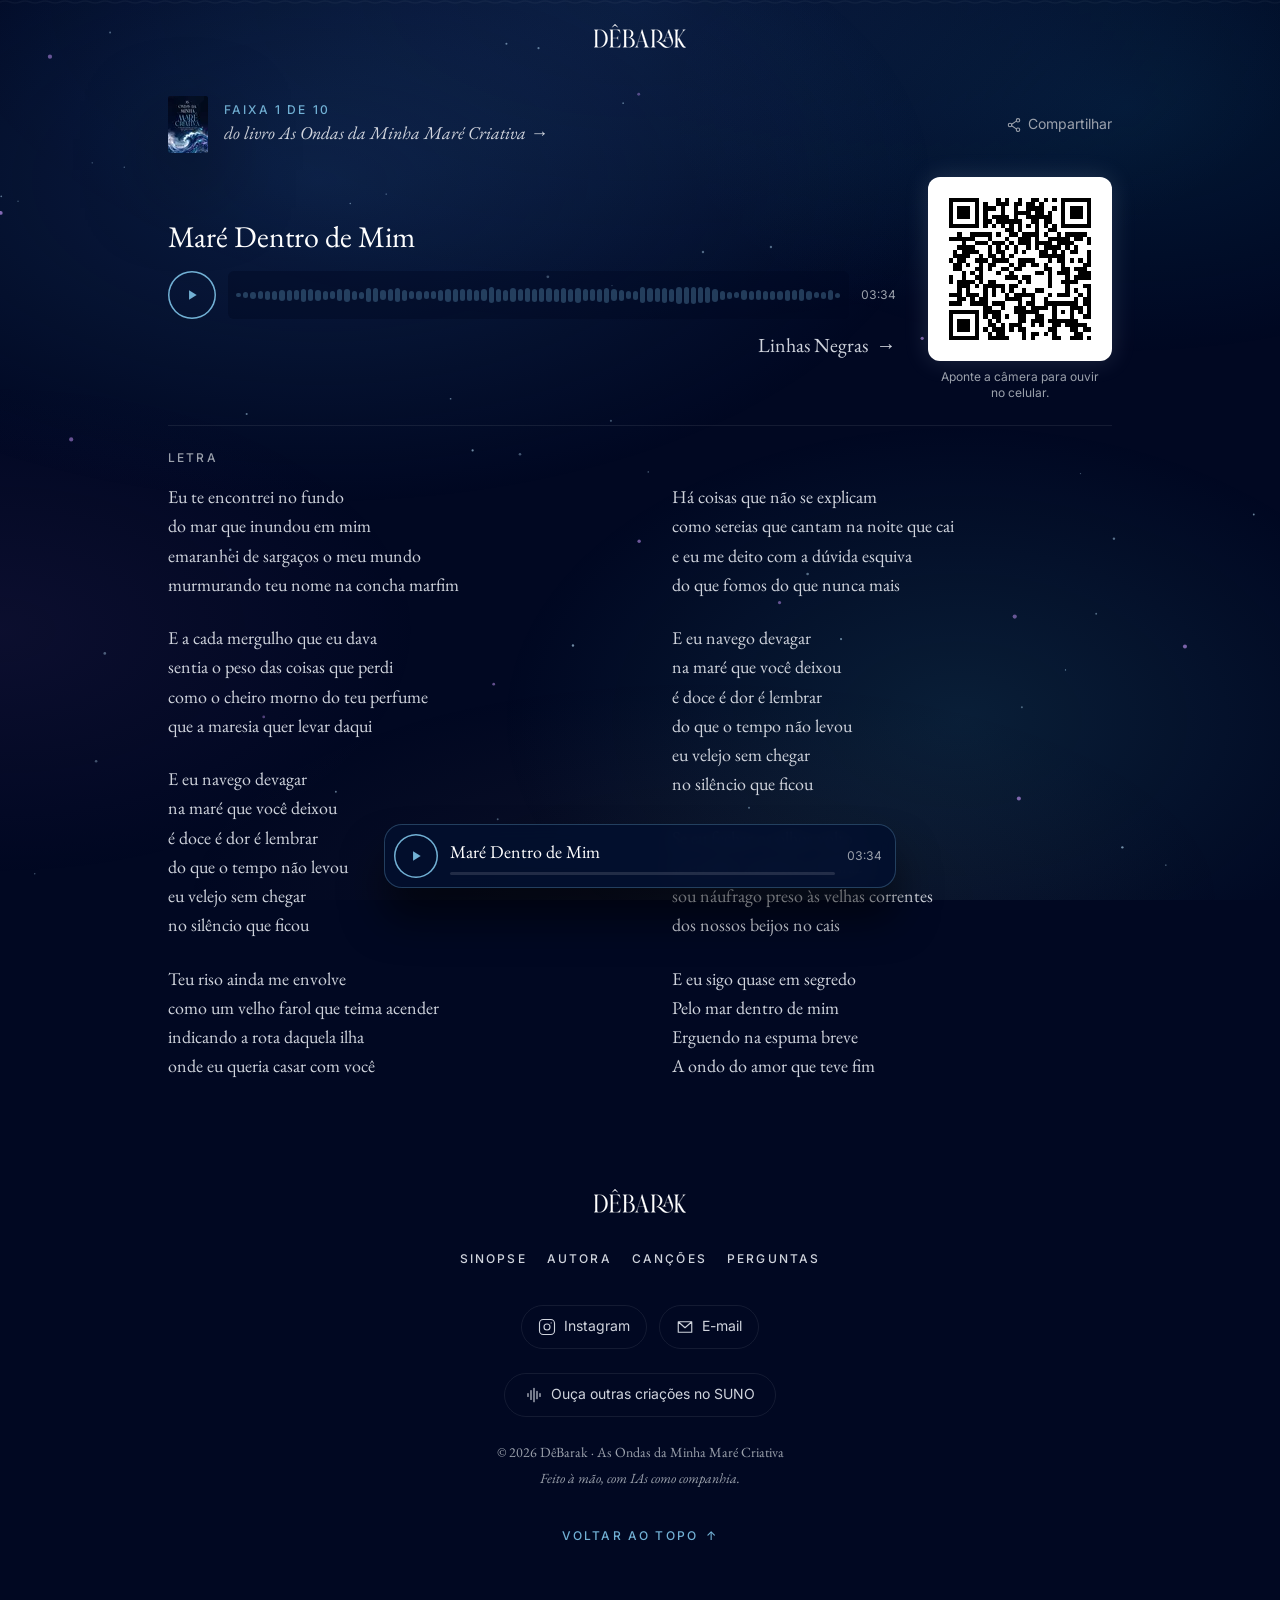
==== commit a83b9e84: "Deploy from debarak@c9620fba1289ec33e5bf38b666505f0fcb8f476f debarak/debarak@c9620fba1289ec33e5bf38b" ====
--- a/t/01/index.html
+++ b/t/01/index.html
@@ -1,2 +1,2 @@
-<!DOCTYPE html><html lang="pt-BR" data-astro-cid-ju4pidww><head><meta charset="UTF-8"><meta name="viewport" content="width=device-width, initial-scale=1.0, viewport-fit=cover"><meta name="description" content="Ouça “Maré Dentro de Mim”, faixa 01 do livro As Ondas da Minha Maré Criativa, de DêBarak."><meta name="color-scheme" content="dark"><meta name="theme-color" content="#010822"><meta name="referrer" content="strict-origin-when-cross-origin"><link rel="canonical" href="https://www.debarak.com.br/t/01/"><link rel="alternate" hreflang="pt-BR" href="https://www.debarak.com.br/t/01/"><link rel="icon" type="image/svg+xml" href="/favicon.svg"><link rel="apple-touch-icon" href="/apple-touch-icon.png"><link rel="manifest" href="/manifest.webmanifest"><link rel="preload" href="/_astro/inter-latin-wght-normal.Dx4kXJAl.woff2" as="font" type="font/woff2" crossorigin><link rel="preload" href="/_astro/eb-garamond-latin-400-normal.BCNrxLz_.woff2" as="font" type="font/woff2" crossorigin><link rel="preload" href="/_astro/eb-garamond-latin-400-italic.DSEbMgZu.woff2" as="font" type="font/woff2" crossorigin><title>Maré Dentro de Mim · As Ondas da Minha Maré Criativa</title><meta property="og:type" content="website"><meta property="og:site_name" content="DêBarak"><meta property="og:title" content="Maré Dentro de Mim · As Ondas da Minha Maré Criativa"><meta property="og:description" content="Ouça “Maré Dentro de Mim”, faixa 01 do livro As Ondas da Minha Maré Criativa, de DêBarak."><meta property="og:url" content="https://www.debarak.com.br/t/01/"><meta property="og:image" content="https://www.debarak.com.br/og/01.jpg"><meta property="og:image:width" content="1200"><meta property="og:image:height" content="630"><meta property="og:image:type" content="image/jpeg"><meta property="og:image:alt" content="Capa social da faixa 01, “Maré Dentro de Mim”, do livro As Ondas da Minha Maré Criativa"><meta property="og:locale" content="pt_BR"><meta name="twitter:card" content="summary_large_image"><meta name="twitter:title" content="Maré Dentro de Mim · As Ondas da Minha Maré Criativa"><meta name="twitter:description" content="Ouça “Maré Dentro de Mim”, faixa 01 do livro As Ondas da Minha Maré Criativa, de DêBarak."><meta name="twitter:image" content="https://www.debarak.com.br/og/01.jpg"><meta name="twitter:image:alt" content="Capa social da faixa 01, “Maré Dentro de Mim”, do livro As Ondas da Minha Maré Criativa"><script type="application/ld+json">{"@context":"https://schema.org","@type":"WebSite","@id":"https://www.debarak.com.br/#website","url":"https://www.debarak.com.br/","name":"As Ondas da Minha Maré Criativa","alternateName":"DêBarak","description":"Uma obra que une palavras, música e tecnologia para transformar sentimentos em canções e inspirar novas travessias.","inLanguage":"pt-BR","publisher":{"@id":"https://www.debarak.com.br/#author"},"about":{"@id":"https://www.debarak.com.br/#book"}}</script><script type="application/ld+json">{"@context":"https://schema.org","@type":"WebPage","@id":"https://www.debarak.com.br/t/01/#webpage","url":"https://www.debarak.com.br/t/01/","name":"Maré Dentro de Mim · As Ondas da Minha Maré Criativa","description":"Ouça “Maré Dentro de Mim”, faixa 01 do livro As Ondas da Minha Maré Criativa, de DêBarak.","inLanguage":"pt-BR","isPartOf":{"@id":"https://www.debarak.com.br/#website"},"about":{"@id":"https://www.debarak.com.br/#book"},"primaryImageOfPage":"https://www.debarak.com.br/og/01.jpg"}</script><script type="application/ld+json">{"@context":"https://schema.org","@type":"Book","@id":"https://www.debarak.com.br/#book","name":"As Ondas da Minha Maré Criativa","alternateName":"A trilha sonora de uma mulher comum","description":"Uma obra que une palavras, música e tecnologia para transformar sentimentos em canções e inspirar novas travessias.","inLanguage":"pt-BR","author":{"@id":"https://www.debarak.com.br/#author"},"hasPart":{"@id":"https://www.debarak.com.br/#album"},"image":"https://www.debarak.com.br/og-image.jpg","url":"https://www.debarak.com.br/"}</script><script type="application/ld+json">{"@context":"https://schema.org","@type":"Person","@id":"https://www.debarak.com.br/#author","name":"DêBarak","description":"DêBarak é goiana, aposentada e devota fervorosa da música popular brasileira. Cantora de chuveiro por vocação e exploradora de tecnologia por natureza.","url":"https://www.debarak.com.br/","image":"https://www.debarak.com.br/_astro/author-portrait.qljSDqZ9.jpg","nationality":"BR","knowsLanguage":"pt-BR","sameAs":["https://instagram.com/debarak.ondas","https://suno.com/@debarak"]}</script><script type="application/ld+json">{"@context":"https://schema.org","@type":"MusicRecording","@id":"https://www.debarak.com.br/t/01/","url":"https://www.debarak.com.br/t/01/","name":"Maré Dentro de Mim","byArtist":{"@id":"https://www.debarak.com.br/#author"},"inAlbum":{"@id":"https://www.debarak.com.br/#album"},"duration":"PT3M34S","position":1,"audio":"https://www.debarak.com.br/audio/01-mare-dentro-de-mim.mp3"}</script><script type="application/ld+json">{"@context":"https://schema.org","@type":"MusicAlbum","@id":"https://www.debarak.com.br/#album","name":"As Ondas da Minha Maré Criativa","url":"https://www.debarak.com.br/","byArtist":{"@id":"https://www.debarak.com.br/#author"},"numTracks":10,"inLanguage":"pt-BR"}</script><meta http-equiv="content-security-policy" content="default-src 'self';img-src 'self' data:;font-src 'self';media-src 'self';connect-src 'self';object-src 'none';base-uri 'self'; script-src 'self' 'sha256-BF0290pkb3jxQsE7z00xR8Imp8X34FLC88L0lkMnrGw=' 'sha256-QzWFZi+FLIx23tnm9SBU4aEgx4x8DsuASP07mfqol/c=' 'sha256-0chmwFk0zaA528yFfGV7J9ppIpdfTPPULncDF3WG7Zs=' 'sha256-eIXWvAmxkr251LJZkjniEK5LcPF3NkapbJepohwYRIc=' 'sha256-Q2BPg90ZMplYY+FSdApNErhpWafg2hcRRbndmvxuL/Q=' 'sha256-47DEQpj8HBSa+/TImW+5JCeuQeRkm5NMpJWZG3hSuFU='; style-src 'self' ; style-src-elem 'self' 'sha256-qaEx7Vb+wpoYmX73ArfFMrRZn6Dk8BVslhyM0B7ajPk=' 'sha256-47DEQpj8HBSa+/TImW+5JCeuQeRkm5NMpJWZG3hSuFU='; style-src-attr 'unsafe-inline';"><link rel="stylesheet" href="/_astro/Nav.DMUVqB4k.css"><style>.song-bar[data-astro-cid-2jauokcc]{background-color:var(--track-accent)}.song-scrub[data-astro-cid-2jauokcc]:focus-visible{box-shadow:0 0 0 2px var(--track-accent);outline:none}.song-dock[data-astro-cid-anvv26eo]{right:.75rem;bottom:calc(.75rem + env(safe-area-inset-bottom));z-index:40;background-color:color-mix(in srgb, var(--color-night-mid) 92%, transparent);backdrop-filter:blur(10px);box-shadow:inset 0 0 0 1px color-mix(in srgb, var(--color-cover-blue) 30%, transparent), var(--drop-shadow-book);visibility:hidden;transition:transform var(--duration-reveal) var(--ease-entrance), visibility var(--duration-reveal);border-radius:1.125rem;align-items:center;gap:.75rem;padding:.625rem .875rem .625rem .625rem;display:flex;position:fixed;left:.75rem;transform:translateY(calc(100% + 2rem))}.song-dock[data-astro-cid-anvv26eo][data-visible]{visibility:visible;transform:none}.dock-track[data-astro-cid-anvv26eo]{background-color:var(--color-surface-line);border-radius:2px;height:3px;margin-top:.4rem;display:block;overflow:hidden}.dock-fill[data-astro-cid-anvv26eo]{background-color:var(--track-accent);transform-origin:0;height:100%;display:block;transform:scaleX(0)}@media (width>=48rem){.song-dock[data-astro-cid-anvv26eo]{width:32rem;left:50%;right:auto;transform:translate(-50%,calc(100% + 2rem))}.song-dock[data-astro-cid-anvv26eo][data-visible]{transform:translate(-50%)}}@media (prefers-reduced-motion:reduce){.song-dock[data-astro-cid-anvv26eo]{transition:none}}
+<!DOCTYPE html><html lang="pt-BR" data-astro-cid-ju4pidww><head><meta charset="UTF-8"><meta name="viewport" content="width=device-width, initial-scale=1.0, viewport-fit=cover"><meta name="description" content="Ouça “Maré Dentro de Mim”, faixa 01 do livro As Ondas da Minha Maré Criativa, de DêBarak."><meta name="color-scheme" content="dark"><meta name="theme-color" content="#010822"><meta name="referrer" content="strict-origin-when-cross-origin"><link rel="canonical" href="https://www.debarak.com.br/t/01/"><link rel="alternate" hreflang="pt-BR" href="https://www.debarak.com.br/t/01/"><link rel="icon" type="image/svg+xml" href="/favicon.svg"><link rel="apple-touch-icon" href="/apple-touch-icon.png"><link rel="manifest" href="/manifest.webmanifest"><link rel="preload" href="/_astro/inter-latin-wght-normal.Dx4kXJAl.woff2" as="font" type="font/woff2" crossorigin><link rel="preload" href="/_astro/eb-garamond-latin-400-normal.BCNrxLz_.woff2" as="font" type="font/woff2" crossorigin><link rel="preload" href="/_astro/eb-garamond-latin-400-italic.DSEbMgZu.woff2" as="font" type="font/woff2" crossorigin><title>Maré Dentro de Mim · As Ondas da Minha Maré Criativa</title><meta property="og:type" content="website"><meta property="og:site_name" content="DêBarak"><meta property="og:title" content="Maré Dentro de Mim · As Ondas da Minha Maré Criativa"><meta property="og:description" content="Ouça “Maré Dentro de Mim”, faixa 01 do livro As Ondas da Minha Maré Criativa, de DêBarak."><meta property="og:url" content="https://www.debarak.com.br/t/01/"><meta property="og:image" content="https://www.debarak.com.br/og/01.jpg"><meta property="og:image:width" content="1200"><meta property="og:image:height" content="630"><meta property="og:image:type" content="image/jpeg"><meta property="og:image:alt" content="Capa social da faixa 01, “Maré Dentro de Mim”, do livro As Ondas da Minha Maré Criativa"><meta property="og:locale" content="pt_BR"><meta name="twitter:card" content="summary_large_image"><meta name="twitter:title" content="Maré Dentro de Mim · As Ondas da Minha Maré Criativa"><meta name="twitter:description" content="Ouça “Maré Dentro de Mim”, faixa 01 do livro As Ondas da Minha Maré Criativa, de DêBarak."><meta name="twitter:image" content="https://www.debarak.com.br/og/01.jpg"><meta name="twitter:image:alt" content="Capa social da faixa 01, “Maré Dentro de Mim”, do livro As Ondas da Minha Maré Criativa"><script type="application/ld+json">{"@context":"https://schema.org","@type":"WebSite","@id":"https://www.debarak.com.br/#website","url":"https://www.debarak.com.br/","name":"As Ondas da Minha Maré Criativa","alternateName":"DêBarak","description":"Uma obra que une palavras, música e tecnologia para transformar sentimentos em canções e inspirar novas travessias.","inLanguage":"pt-BR","publisher":{"@id":"https://www.debarak.com.br/#author"},"about":{"@id":"https://www.debarak.com.br/#book"}}</script><script type="application/ld+json">{"@context":"https://schema.org","@type":"WebPage","@id":"https://www.debarak.com.br/t/01/#webpage","url":"https://www.debarak.com.br/t/01/","name":"Maré Dentro de Mim · As Ondas da Minha Maré Criativa","description":"Ouça “Maré Dentro de Mim”, faixa 01 do livro As Ondas da Minha Maré Criativa, de DêBarak.","inLanguage":"pt-BR","isPartOf":{"@id":"https://www.debarak.com.br/#website"},"about":{"@id":"https://www.debarak.com.br/#book"},"primaryImageOfPage":"https://www.debarak.com.br/og/01.jpg"}</script><script type="application/ld+json">{"@context":"https://schema.org","@type":"Book","@id":"https://www.debarak.com.br/#book","name":"As Ondas da Minha Maré Criativa","alternateName":"A trilha sonora de uma mulher comum","description":"Uma obra que une palavras, música e tecnologia para transformar sentimentos em canções e inspirar novas travessias.","inLanguage":"pt-BR","author":{"@id":"https://www.debarak.com.br/#author"},"hasPart":{"@id":"https://www.debarak.com.br/#album"},"image":"https://www.debarak.com.br/og-image.jpg","url":"https://www.debarak.com.br/"}</script><script type="application/ld+json">{"@context":"https://schema.org","@type":"Person","@id":"https://www.debarak.com.br/#author","name":"DêBarak","description":"DêBarak é goiana, aposentada e devota fervorosa da música popular brasileira. Cantora de chuveiro por vocação e exploradora de tecnologia por natureza.","url":"https://www.debarak.com.br/","image":"https://www.debarak.com.br/_astro/author-portrait.qljSDqZ9.jpg","nationality":"BR","knowsLanguage":"pt-BR","sameAs":["https://instagram.com/debarak.ondas","https://suno.com/@debarak"]}</script><script type="application/ld+json">{"@context":"https://schema.org","@type":"MusicRecording","@id":"https://www.debarak.com.br/t/01/","url":"https://www.debarak.com.br/t/01/","name":"Maré Dentro de Mim","byArtist":{"@id":"https://www.debarak.com.br/#author"},"inAlbum":{"@id":"https://www.debarak.com.br/#album"},"duration":"PT3M34S","position":1,"audio":"https://www.debarak.com.br/audio/01-mare-dentro-de-mim.mp3"}</script><script type="application/ld+json">{"@context":"https://schema.org","@type":"MusicAlbum","@id":"https://www.debarak.com.br/#album","name":"As Ondas da Minha Maré Criativa","url":"https://www.debarak.com.br/","byArtist":{"@id":"https://www.debarak.com.br/#author"},"numTracks":10,"inLanguage":"pt-BR"}</script><meta http-equiv="content-security-policy" content="default-src 'self';img-src 'self' data:;font-src 'self';media-src 'self';connect-src 'self';object-src 'none';base-uri 'self'; script-src 'self' 'sha256-BF0290pkb3jxQsE7z00xR8Imp8X34FLC88L0lkMnrGw=' 'sha256-QzWFZi+FLIx23tnm9SBU4aEgx4x8DsuASP07mfqol/c=' 'sha256-0chmwFk0zaA528yFfGV7J9ppIpdfTPPULncDF3WG7Zs=' 'sha256-eIXWvAmxkr251LJZkjniEK5LcPF3NkapbJepohwYRIc=' 'sha256-Q2BPg90ZMplYY+FSdApNErhpWafg2hcRRbndmvxuL/Q=' 'sha256-47DEQpj8HBSa+/TImW+5JCeuQeRkm5NMpJWZG3hSuFU='; style-src 'self' ; style-src-elem 'self' 'sha256-qaEx7Vb+wpoYmX73ArfFMrRZn6Dk8BVslhyM0B7ajPk=' 'sha256-47DEQpj8HBSa+/TImW+5JCeuQeRkm5NMpJWZG3hSuFU='; style-src-attr 'unsafe-inline';"><link rel="stylesheet" href="/_astro/Nav.BY5GNAA8.css"><style>.song-bar[data-astro-cid-2jauokcc]{background-color:var(--track-accent)}.song-scrub[data-astro-cid-2jauokcc]:focus-visible{box-shadow:0 0 0 2px var(--track-accent);outline:none}.song-dock[data-astro-cid-anvv26eo]{right:.75rem;bottom:calc(.75rem + env(safe-area-inset-bottom));z-index:40;background-color:color-mix(in srgb, var(--color-night-mid) 92%, transparent);backdrop-filter:blur(10px);box-shadow:inset 0 0 0 1px color-mix(in srgb, var(--color-cover-blue) 30%, transparent), var(--drop-shadow-book);visibility:hidden;transition:transform var(--duration-reveal) var(--ease-entrance), visibility var(--duration-reveal);border-radius:1.125rem;align-items:center;gap:.75rem;padding:.625rem .875rem .625rem .625rem;display:flex;position:fixed;left:.75rem;transform:translateY(calc(100% + 2rem))}.song-dock[data-astro-cid-anvv26eo][data-visible]{visibility:visible;transform:none}.dock-track[data-astro-cid-anvv26eo]{background-color:var(--color-surface-line);border-radius:2px;height:3px;margin-top:.4rem;display:block;overflow:hidden}.dock-fill[data-astro-cid-anvv26eo]{background-color:var(--track-accent);transform-origin:0;height:100%;display:block;transform:scaleX(0)}@media (width>=48rem){.song-dock[data-astro-cid-anvv26eo]{width:32rem;left:50%;right:auto;transform:translate(-50%,calc(100% + 2rem))}.song-dock[data-astro-cid-anvv26eo][data-visible]{transform:translate(-50%)}}@media (prefers-reduced-motion:reduce){.song-dock[data-astro-cid-anvv26eo]{transition:none}}
 </style><script type="module" src="/_astro/page.CMFgH77u.js"></script></head><body id="top" class="flex min-h-svh flex-col" data-astro-cid-ju4pidww><a href="#main-content" class="bg-night-deep border-cover-blue text-cover-blue sr-only focus:not-sr-only focus:fixed focus:top-4 focus:left-4 focus:z-50 focus:rounded-md focus:border focus:px-4 focus:py-2 focus:text-sm focus:font-medium focus:outline-none" data-astro-cid-ju4pidww>Pular para o conteúdo</a><!-- Zero-sized, not display:none: url(#…) can't reliably resolve defs in a non-rendered subtree. --><svg width="0" height="0" aria-hidden="true" focusable="false" class="absolute" data-astro-cid-ju4pidww><defs data-astro-cid-ju4pidww><linearGradient id="wave-gradient" x1="0" y1="0" x2="1" y2="0" data-astro-cid-ju4pidww><stop offset="0%" style="stop-color: var(--color-nebula)" data-astro-cid-ju4pidww></stop><stop offset="55%" style="stop-color: var(--color-cover-blue)" data-astro-cid-ju4pidww></stop><stop offset="100%" style="stop-color: var(--color-moonlight)" data-astro-cid-ju4pidww></stop></linearGradient></defs></svg><div class="aurora-wash" data-anim aria-hidden="true" data-astro-cid-ju4pidww></div><div class="scroll-tide" aria-hidden="true" data-astro-cid-ju4pidww><div class="scroll-tide-fill" data-astro-cid-ju4pidww></div></div><div class="starfield pointer-events-none fixed inset-0 -z-10" data-anim aria-hidden="true" data-astro-cid-t34idrrz><svg class="absolute inset-0 h-full w-full" viewBox="0 0 100 100" preserveAspectRatio="xMidYMid slice" data-astro-cid-t34idrrz><g class="starfield-small" data-astro-cid-t34idrrz><circle cx="88.912" cy="91.989" r="0.054" fill="var(--color-star-cool)" opacity="0.342" data-astro-cid-t34idrrz></circle><circle cx="36.924" cy="50.031" r="0.087" fill="var(--color-star-cool)" opacity="0.581" data-astro-cid-t34idrrz></circle><circle cx="39.565" cy="18.259" r="0.08" fill="var(--color-star-cool)" opacity="0.517" data-astro-cid-t34idrrz></circle><circle cx="30.17" cy="30.006" r="0.052" fill="var(--color-star-cool)" opacity="0.55" data-astro-cid-t34idrrz></circle><circle cx="42.07" cy="18.604" r="0.083" fill="var(--color-star-cool)" opacity="0.481" data-astro-cid-t34idrrz></circle><circle cx="8.601" cy="17.387" r="0.074" fill="var(--color-star-cool)" opacity="0.409" data-astro-cid-t34idrrz></circle><circle cx="63.094" cy="59.689" r="0.104" fill="var(--color-star-cool)" opacity="0.434" data-astro-cid-t34idrrz></circle><circle cx="38.884" cy="78.843" r="0.074" fill="var(--color-star-cool)" opacity="0.356" data-astro-cid-t34idrrz></circle><circle cx="69.303" cy="8.182" r="0.063" fill="var(--color-star-cool)" opacity="0.576" data-astro-cid-t34idrrz></circle><circle cx="87.685" cy="81.04" r="0.092" fill="var(--color-star-cool)" opacity="0.592" data-astro-cid-t34idrrz></circle><circle cx="27.364" cy="30.749" r="0.06" fill="var(--color-star-cool)" opacity="0.506" data-astro-cid-t34idrrz></circle><circle cx="21.672" cy="90.643" r="0.107" fill="var(--color-star-cool)" opacity="0.417" data-astro-cid-t34idrrz></circle><circle cx="3.943" cy="94.056" r="0.074" fill="var(--color-star-cool)" opacity="0.426" data-astro-cid-t34idrrz></circle><circle cx="7.51" cy="74.321" r="0.101" fill="var(--color-star-cool)" opacity="0.331" data-astro-cid-t34idrrz></circle><circle cx="65.707" cy="64.772" r="0.087" fill="var(--color-star-cool)" opacity="0.534" data-astro-cid-t34idrrz></circle><circle cx="11.867" cy="98.74" r="0.052" fill="var(--color-star-cool)" opacity="0.534" data-astro-cid-t34idrrz></circle><circle cx="79.324" cy="9.561" r="0.077" fill="var(--color-star-cool)" opacity="0.431" data-astro-cid-t34idrrz></circle><circle cx="1.409" cy="30.566" r="0.061" fill="var(--color-star-cool)" opacity="0.326" data-astro-cid-t34idrrz></circle><circle cx="11.458" cy="95.09" r="0.084" fill="var(--color-star-cool)" opacity="0.318" data-astro-cid-t34idrrz></circle><circle cx="42.803" cy="36.466" r="0.108" fill="var(--color-star-cool)" opacity="0.507" data-astro-cid-t34idrrz></circle><circle cx="28.778" cy="88.028" r="0.09" fill="var(--color-star-cool)" opacity="0.393" data-astro-cid-t34idrrz></circle><circle cx="2.716" cy="83.107" r="0.052" fill="var(--color-star-cool)" opacity="0.376" data-astro-cid-t34idrrz></circle><circle cx="97.95" cy="55.039" r="0.073" fill="var(--color-star-cool)" opacity="0.557" data-astro-cid-t34idrrz></circle><circle cx="47.814" cy="37.156" r="0.054" fill="var(--color-star-cool)" opacity="0.435" data-astro-cid-t34idrrz></circle><circle cx="85.64" cy="62.791" r="0.075" fill="var(--color-star-cool)" opacity="0.41" data-astro-cid-t34idrrz></circle><circle cx="44.763" cy="65.278" r="0.094" fill="var(--color-star-cool)" opacity="0.582" data-astro-cid-t34idrrz></circle><circle cx="58.516" cy="77.951" r="0.073" fill="var(--color-star-cool)" opacity="0.451" data-astro-cid-t34idrrz></circle><circle cx="60.231" cy="34.141" r="0.092" fill="var(--color-star-cool)" opacity="0.418" data-astro-cid-t34idrrz></circle><circle cx="83.243" cy="67.184" r="0.05" fill="var(--color-star-cool)" opacity="0.582" data-astro-cid-t34idrrz></circle><circle cx="60.885" cy="10.412" r="0.088" fill="var(--color-star-cool)" opacity="0.443" data-astro-cid-t34idrrz></circle><circle cx="26.489" cy="97.158" r="0.105" fill="var(--color-star-cool)" opacity="0.402" data-astro-cid-t34idrrz></circle><circle cx="13.39" cy="60.757" r="0.061" fill="var(--color-star-cool)" opacity="0.557" data-astro-cid-t34idrrz></circle><circle cx="54.92" cy="34.54" r="0.097" fill="var(--color-star-cool)" opacity="0.41" data-astro-cid-t34idrrz></circle><circle cx="84.414" cy="51.842" r="0.052" fill="var(--color-star-cool)" opacity="0.36" data-astro-cid-t34idrrz></circle><circle cx="35.203" cy="45.996" r="0.067" fill="var(--color-star-cool)" opacity="0.507" data-astro-cid-t34idrrz></circle><circle cx="40.622" cy="50.335" r="0.101" fill="var(--color-star-cool)" opacity="0.352" data-astro-cid-t34idrrz></circle><circle cx="34.005" cy="98.192" r="0.055" fill="var(--color-star-cool)" opacity="0.594" data-astro-cid-t34idrrz></circle><circle cx="48.683" cy="22.902" r="0.068" fill="var(--color-star-cool)" opacity="0.433" data-astro-cid-t34idrrz></circle><circle cx="17.991" cy="57.796" r="0.1" fill="var(--color-star-cool)" opacity="0.569" data-astro-cid-t34idrrz></circle><circle cx="75.262" cy="36.209" r="0.052" fill="var(--color-star-cool)" opacity="0.502" data-astro-cid-t34idrrz></circle><circle cx="53.83" cy="91.474" r="0.064" fill="var(--color-star-cool)" opacity="0.333" data-astro-cid-t34idrrz></circle><circle cx="87.027" cy="56.924" r="0.094" fill="var(--color-star-cool)" opacity="0.461" data-astro-cid-t34idrrz></circle><circle cx="8.187" cy="65.893" r="0.105" fill="var(--color-star-cool)" opacity="0.386" data-astro-cid-t34idrrz></circle><circle cx="50.643" cy="51.713" r="0.054" fill="var(--color-star-cool)" opacity="0.508" data-astro-cid-t34idrrz></circle><circle cx="47.729" cy="47.719" r="0.084" fill="var(--color-star-cool)" opacity="0.327" data-astro-cid-t34idrrz></circle><circle cx="32.778" cy="87.243" r="0.092" fill="var(--color-star-cool)" opacity="0.544" data-astro-cid-t34idrrz></circle><circle cx="39.123" cy="3.619" r="0.1" fill="var(--color-star-cool)" opacity="0.358" data-astro-cid-t34idrrz></circle><circle cx="0.098" cy="30.18" r="0.068" fill="var(--color-star-cool)" opacity="0.469" data-astro-cid-t34idrrz></circle><circle cx="49.035" cy="0.26" r="0.075" fill="var(--color-star-cool)" opacity="0.378" data-astro-cid-t34idrrz></circle><circle cx="19.27" cy="47.192" r="0.081" fill="var(--color-star-cool)" opacity="0.483" data-astro-cid-t34idrrz></circle><circle cx="44.133" cy="4.309" r="0.107" fill="var(--color-star-cool)" opacity="0.586" data-astro-cid-t34idrrz></circle><circle cx="56.96" cy="4.944" r="0.052" fill="var(--color-star-cool)" opacity="0.486" data-astro-cid-t34idrrz></circle><circle cx="91.083" cy="82.431" r="0.057" fill="var(--color-star-cool)" opacity="0.583" data-astro-cid-t34idrrz></circle><circle cx="79.835" cy="70.103" r="0.081" fill="var(--color-star-cool)" opacity="0.378" data-astro-cid-t34idrrz></circle><circle cx="56.551" cy="1.294" r="0.085" fill="var(--color-star-cool)" opacity="0.57" data-astro-cid-t34idrrz></circle><circle cx="54.563" cy="9.337" r="0.088" fill="var(--color-star-cool)" opacity="0.359" data-astro-cid-t34idrrz></circle><circle cx="7.204" cy="27.565" r="0.05" fill="var(--color-star-cool)" opacity="0.445" data-astro-cid-t34idrrz></circle><circle cx="47.809" cy="89.311" r="0.052" fill="var(--color-star-cool)" opacity="0.328" data-astro-cid-t34idrrz></circle><circle cx="9.709" cy="27.909" r="0.054" fill="var(--color-star-cool)" opacity="0.409" data-astro-cid-t34idrrz></circle><circle cx="26.24" cy="76.693" r="0.075" fill="var(--color-star-cool)" opacity="0.487" data-astro-cid-t34idrrz></circle></g><g class="starfield-medium" data-astro-cid-t34idrrz><circle cx="92.575" cy="65.354" r="0.158" fill="var(--color-star-violet)" style="--star-opacity:0.675;--twinkle-delay:5.909s;--twinkle-duration:5.033s;" data-astro-cid-t34idrrz></circle><circle cx="12.501" cy="91.606" r="0.136" fill="var(--color-star-violet)" style="--star-opacity:0.518;--twinkle-delay:4.577s;--twinkle-duration:4.175s;" data-astro-cid-t34idrrz></circle><circle cx="31.5" cy="5.822" r="0.152" fill="var(--color-star-violet)" style="--star-opacity:0.747;--twinkle-delay:1.189s;--twinkle-duration:5.503s;" data-astro-cid-t34idrrz></circle><circle cx="82.907" cy="41.334" r="0.148" fill="var(--color-star-violet)" style="--star-opacity:0.428;--twinkle-delay:3.746s;--twinkle-duration:6.35s;" data-astro-cid-t34idrrz></circle><circle cx="0.055" cy="31.475" r="0.154" fill="var(--color-star-violet)" style="--star-opacity:0.729;--twinkle-delay:2.247s;--twinkle-duration:4.048s;" data-astro-cid-t34idrrz></circle><circle cx="16.277" cy="9.579" r="0.108" fill="var(--color-star-violet)" style="--star-opacity:0.715;--twinkle-delay:4.692s;--twinkle-duration:3.931s;" data-astro-cid-t34idrrz></circle><circle cx="64.906" cy="8.98" r="0.131" fill="var(--color-star-violet)" style="--star-opacity:0.503;--twinkle-delay:1.082s;--twinkle-duration:3.333s;" data-astro-cid-t34idrrz></circle><circle cx="79.276" cy="63.011" r="0.164" fill="var(--color-star-violet)" style="--star-opacity:0.56;--twinkle-delay:5.417s;--twinkle-duration:3.587s;" data-astro-cid-t34idrrz></circle><circle cx="92.719" cy="5.004" r="0.146" fill="var(--color-star-violet)" style="--star-opacity:0.653;--twinkle-delay:1.696s;--twinkle-duration:6.026s;" data-astro-cid-t34idrrz></circle><circle cx="38.571" cy="68.293" r="0.107" fill="var(--color-star-violet)" style="--star-opacity:0.549;--twinkle-delay:3.919s;--twinkle-duration:3.984s;" data-astro-cid-t34idrrz></circle><circle cx="50.163" cy="86.213" r="0.167" fill="var(--color-star-violet)" style="--star-opacity:0.713;--twinkle-delay:2.087s;--twinkle-duration:6.793s;" data-astro-cid-t34idrrz></circle><circle cx="60.829" cy="92.095" r="0.176" fill="var(--color-star-violet)" style="--star-opacity:0.563;--twinkle-delay:4.199s;--twinkle-duration:3.788s;" data-astro-cid-t34idrrz></circle><circle cx="3.903" cy="19.273" r="0.165" fill="var(--color-star-violet)" style="--star-opacity:0.565;--twinkle-delay:0.256s;--twinkle-duration:4.301s;" data-astro-cid-t34idrrz></circle><circle cx="12.717" cy="1.082" r="0.162" fill="var(--color-star-violet)" style="--star-opacity:0.486;--twinkle-delay:4.257s;--twinkle-duration:5.666s;" data-astro-cid-t34idrrz></circle><circle cx="20.605" cy="70.853" r="0.109" fill="var(--color-star-violet)" style="--star-opacity:0.443;--twinkle-delay:0.202s;--twinkle-duration:5.216s;" data-astro-cid-t34idrrz></circle><circle cx="60.901" cy="61.92" r="0.125" fill="var(--color-star-violet)" style="--star-opacity:0.552;--twinkle-delay:2.092s;--twinkle-duration:4.284s;" data-astro-cid-t34idrrz></circle><circle cx="66.938" cy="7.617" r="0.15" fill="var(--color-star-violet)" style="--star-opacity:0.58;--twinkle-delay:5.927s;--twinkle-duration:4.205s;" data-astro-cid-t34idrrz></circle><circle cx="72.048" cy="41.277" r="0.125" fill="var(--color-star-violet)" style="--star-opacity:0.644;--twinkle-delay:1.705s;--twinkle-duration:6.31s;" data-astro-cid-t34idrrz></circle><circle cx="9.566" cy="96.233" r="0.168" fill="var(--color-star-violet)" style="--star-opacity:0.51;--twinkle-delay:3.429s;--twinkle-duration:3.935s;" data-astro-cid-t34idrrz></circle><circle cx="12.825" cy="5.819" r="0.131" fill="var(--color-star-violet)" style="--star-opacity:0.645;--twinkle-delay:1.096s;--twinkle-duration:6.411s;" data-astro-cid-t34idrrz></circle><circle cx="15.158" cy="3.368" r="0.133" fill="var(--color-star-violet)" style="--star-opacity:0.466;--twinkle-delay:2.709s;--twinkle-duration:3.072s;" data-astro-cid-t34idrrz></circle><circle cx="49.898" cy="22.213" r="0.114" fill="var(--color-star-violet)" style="--star-opacity:0.439;--twinkle-delay:4.265s;--twinkle-duration:3.252s;" data-astro-cid-t34idrrz></circle><circle cx="50.379" cy="95.688" r="0.104" fill="var(--color-star-violet)" style="--star-opacity:0.681;--twinkle-delay:1.766s;--twinkle-duration:4.283s;" data-astro-cid-t34idrrz></circle><circle cx="49.934" cy="57.126" r="0.133" fill="var(--color-star-violet)" style="--star-opacity:0.609;--twinkle-delay:3.212s;--twinkle-duration:3.5s;" data-astro-cid-t34idrrz></circle><circle cx="81.896" cy="39.86" r="0.142" fill="var(--color-star-violet)" style="--star-opacity:0.689;--twinkle-delay:4.602s;--twinkle-duration:6.235s;" data-astro-cid-t34idrrz></circle><circle cx="79.6" cy="77.224" r="0.159" fill="var(--color-star-violet)" style="--star-opacity:0.688;--twinkle-delay:1.936s;--twinkle-duration:5.822s;" data-astro-cid-t34idrrz></circle><circle cx="76.377" cy="2.55" r="0.126" fill="var(--color-star-violet)" style="--star-opacity:0.723;--twinkle-delay:3.215s;--twinkle-duration:3.595s;" data-astro-cid-t34idrrz></circle><circle cx="5.562" cy="49.173" r="0.162" fill="var(--color-star-violet)" style="--star-opacity:0.56;--twinkle-delay:4.438s;--twinkle-duration:4.885s;" data-astro-cid-t34idrrz></circle></g></svg></div><header class="absolute inset-x-0 top-0 z-30"><div class="page-container flex items-center justify-center pt-[calc(1.5rem+env(safe-area-inset-top))] pb-6"><!-- `-m-2 p-2` enlarges the tap target without changing layout. --><a href="/" class="-m-2 flex items-center p-2 transition-opacity active:opacity-70" aria-label="DêBarak"><img src="/_astro/wordmark.DsOjPOXy_Z1fRK1r.webp" srcset="/_astro/wordmark.DsOjPOXy_Z1fRK1r.webp 1x, /_astro/wordmark.DsOjPOXy_O6jW4.webp 2x" alt loading="eager" decoding="async" width="92" height="24" class="h-5 w-auto md:h-6"></a></div></header><!-- `min-h-full` on a child computes to zero here (main's height is auto); use `centerMain`. --><main id="main-content" class="flex-1 flex flex-col" data-astro-cid-ju4pidww><div class="flex flex-1 flex-col"><section class="page-container my-auto flex w-full flex-col gap-4 pt-20 pb-6 md:gap-6 md:pt-24 md:pb-12"><div class="flex flex-col items-start gap-3 md:flex-row md:items-center md:justify-between md:gap-4"><a href="/" class="group flex min-w-0 items-center gap-4"><img src="/_astro/book-cover.D2BoXesk_Z4ji7c.webp" srcset="/_astro/book-cover.D2BoXesk_Z1hbP4J.webp 40w, /_astro/book-cover.D2BoXesk_Z12WPbr.webp 80w" alt sizes="40px" loading="lazy" decoding="async" width="1080" height="1526" class="drop-shadow-book hidden h-auto w-10 rounded-xs md:block"><span class="flex flex-col"><span class="eyebrow text-cover-blue">Faixa 1 de 10</span><span class="group-hover:text-cover-blue font-serif text-base text-neutral-300 italic transition-colors md:text-lg">do livro As Ondas da Minha Maré Criativa →</span></span></a><!-- `-m-3 p-3` enlarges the tap target without changing layout. --><button type="button" data-track-share data-share-title="Maré Dentro de Mim" class="hover:text-cover-blue -m-3 flex shrink-0 items-center gap-1.5 p-3 text-sm text-neutral-400 transition-colors" aria-label="Compartilhar Maré Dentro de Mim"><svg width="16" height="16" viewBox="0 0 24 24" fill="none" stroke="currentColor" stroke-width="1.6" stroke-linecap="round" stroke-linejoin="round" aria-hidden="true"><circle cx="18" cy="5" r="2.6"></circle><circle cx="6" cy="12" r="2.6"></circle><circle cx="18" cy="19" r="2.6"></circle><line x1="8.5" y1="10.8" x2="15.5" y2="6.2"></line><line x1="8.5" y1="13.2" x2="15.5" y2="17.8"></line></svg><span data-share-label aria-live="polite">Compartilhar</span></button></div><article class="song-slide track-tinted"><div class="flex flex-col gap-6"><div class="flex flex-col gap-4 md:flex-row md:items-center md:gap-8"><div class="flex min-w-0 flex-1 flex-col gap-4"><h1 class="font-serif text-2xl text-white md:text-3xl">Maré Dentro de Mim</h1><div class="flex flex-col gap-3" data-astro-cid-2jauokcc><audio id="track-01" preload="none" src="/audio/01-mare-dentro-de-mim.mp3" data-track-number="01" data-astro-cid-2jauokcc></audio><div class="flex items-center gap-3" data-astro-cid-2jauokcc><button type="button" class="song-play-btn play-ring flex h-11 w-11 shrink-0 items-center justify-center rounded-full md:h-12 md:w-12" data-audio-target="track-01" data-state="idle" data-song-label="Maré Dentro de Mim" data-song-artist="DêBarak" data-song-album="As Ondas da Minha Maré Criativa" data-song-artwork="/_astro/book-cover.D2BoXesk.jpg" data-song-artwork-sizes="1080x1526" aria-label="Ouvir Maré Dentro de Mim" data-astro-cid-2jauokcc><svg class="play-icon" width="14" height="14" viewBox="0 0 24 24" fill="currentColor" aria-hidden="true"><path d="M7 4l13 8-13 8z"></path></svg><svg class="pause-icon" width="14" height="14" viewBox="0 0 24 24" fill="currentColor" aria-hidden="true"><path d="M6 4h4v16H6zM14 4h4v16h-4z"></path></svg><svg class="loading-icon" width="14" height="14" viewBox="0 0 24 24" fill="none" aria-hidden="true"><circle cx="12" cy="12" r="9" stroke="currentColor" stroke-width="2.5" opacity="0.25"></circle><path d="M21 12a9 9 0 0 0-9-9" stroke="currentColor" stroke-width="2.5" stroke-linecap="round"></path></svg></button><div class="song-scrub bg-night-deep/40 hover:bg-night-deep/60 flex h-11 flex-1 cursor-pointer touch-pan-y items-center gap-px overflow-hidden sm:gap-[2px] rounded-md px-2 transition-colors outline-none md:h-12" data-song-scrub role="slider" tabindex="0" aria-label="Posição em Maré Dentro de Mim. Setas movem 5 segundos." aria-valuemin="0" aria-valuemax="100" aria-valuenow="0" aria-valuetext="0:00" aria-orientation="horizontal" data-astro-cid-2jauokcc><span class="song-bar min-w-0 flex-1 rounded-full" style="height:4px;opacity:0.3;" data-base-height="4" data-astro-cid-2jauokcc></span><span class="song-bar min-w-0 flex-1 rounded-full" style="height:6px;opacity:0.3;" data-base-height="6" data-astro-cid-2jauokcc></span><span class="song-bar min-w-0 flex-1 rounded-full" style="height:7px;opacity:0.3;" data-base-height="7" data-astro-cid-2jauokcc></span><span class="song-bar min-w-0 flex-1 rounded-full" style="height:8px;opacity:0.3;" data-base-height="8" data-astro-cid-2jauokcc></span><span class="song-bar min-w-0 flex-1 rounded-full" style="height:9px;opacity:0.3;" data-base-height="9" data-astro-cid-2jauokcc></span><span class="song-bar min-w-0 flex-1 rounded-full" style="height:9px;opacity:0.3;" data-base-height="9" data-astro-cid-2jauokcc></span><span class="song-bar min-w-0 flex-1 rounded-full" style="height:11px;opacity:0.3;" data-base-height="11" data-astro-cid-2jauokcc></span><span class="song-bar min-w-0 flex-1 rounded-full" style="height:11px;opacity:0.3;" data-base-height="11" data-astro-cid-2jauokcc></span><span class="song-bar min-w-0 flex-1 rounded-full" style="height:10px;opacity:0.3;" data-base-height="10" data-astro-cid-2jauokcc></span><span class="song-bar min-w-0 flex-1 rounded-full" style="height:13px;opacity:0.3;" data-base-height="13" data-astro-cid-2jauokcc></span><span class="song-bar min-w-0 flex-1 rounded-full" style="height:12px;opacity:0.3;" data-base-height="12" data-astro-cid-2jauokcc></span><span class="song-bar min-w-0 flex-1 rounded-full" style="height:11px;opacity:0.3;" data-base-height="11" data-astro-cid-2jauokcc></span><span class="song-bar min-w-0 flex-1 rounded-full" style="height:9px;opacity:0.3;" data-base-height="9" data-astro-cid-2jauokcc></span><span class="song-bar min-w-0 flex-1 rounded-full" style="height:8px;opacity:0.3;" data-base-height="8" data-astro-cid-2jauokcc></span><span class="song-bar min-w-0 flex-1 rounded-full" style="height:12px;opacity:0.3;" data-base-height="12" data-astro-cid-2jauokcc></span><span class="song-bar min-w-0 flex-1 rounded-full" style="height:13px;opacity:0.3;" data-base-height="13" data-astro-cid-2jauokcc></span><span class="song-bar min-w-0 flex-1 rounded-full" style="height:9px;opacity:0.3;" data-base-height="9" data-astro-cid-2jauokcc></span><span class="song-bar min-w-0 flex-1 rounded-full" style="height:7px;opacity:0.3;" data-base-height="7" data-astro-cid-2jauokcc></span><span class="song-bar min-w-0 flex-1 rounded-full" style="height:14px;opacity:0.3;" data-base-height="14" data-astro-cid-2jauokcc></span><span class="song-bar min-w-0 flex-1 rounded-full" style="height:14px;opacity:0.3;" data-base-height="14" data-astro-cid-2jauokcc></span><span class="song-bar min-w-0 flex-1 rounded-full" style="height:10px;opacity:0.3;" data-base-height="10" data-astro-cid-2jauokcc></span><span class="song-bar min-w-0 flex-1 rounded-full" style="height:12px;opacity:0.3;" data-base-height="12" data-astro-cid-2jauokcc></span><span class="song-bar min-w-0 flex-1 rounded-full" style="height:14px;opacity:0.3;" data-base-height="14" data-astro-cid-2jauokcc></span><span class="song-bar min-w-0 flex-1 rounded-full" style="height:11px;opacity:0.3;" data-base-height="11" data-astro-cid-2jauokcc></span><span class="song-bar min-w-0 flex-1 rounded-full" style="height:8px;opacity:0.3;" data-base-height="8" data-astro-cid-2jauokcc></span><span class="song-bar min-w-0 flex-1 rounded-full" style="height:9px;opacity:0.3;" data-base-height="9" data-astro-cid-2jauokcc></span><span class="song-bar min-w-0 flex-1 rounded-full" style="height:8px;opacity:0.3;" data-base-height="8" data-astro-cid-2jauokcc></span><span class="song-bar min-w-0 flex-1 rounded-full" style="height:8px;opacity:0.3;" data-base-height="8" data-astro-cid-2jauokcc></span><span class="song-bar min-w-0 flex-1 rounded-full" style="height:11px;opacity:0.3;" data-base-height="11" data-astro-cid-2jauokcc></span><span class="song-bar min-w-0 flex-1 rounded-full" style="height:13px;opacity:0.3;" data-base-height="13" data-astro-cid-2jauokcc></span><span class="song-bar min-w-0 flex-1 rounded-full" style="height:13px;opacity:0.3;" data-base-height="13" data-astro-cid-2jauokcc></span><span class="song-bar min-w-0 flex-1 rounded-full" style="height:12px;opacity:0.3;" data-base-height="12" data-astro-cid-2jauokcc></span><span class="song-bar min-w-0 flex-1 rounded-full" style="height:12px;opacity:0.3;" data-base-height="12" data-astro-cid-2jauokcc></span><span class="song-bar min-w-0 flex-1 rounded-full" style="height:11px;opacity:0.3;" data-base-height="11" data-astro-cid-2jauokcc></span><span class="song-bar min-w-0 flex-1 rounded-full" style="height:12px;opacity:0.3;" data-base-height="12" data-astro-cid-2jauokcc></span><span class="song-bar min-w-0 flex-1 rounded-full" style="height:16px;opacity:0.3;" data-base-height="16" data-astro-cid-2jauokcc></span><span class="song-bar min-w-0 flex-1 rounded-full" style="height:13px;opacity:0.3;" data-base-height="13" data-astro-cid-2jauokcc></span><span class="song-bar min-w-0 flex-1 rounded-full" style="height:11px;opacity:0.3;" data-base-height="11" data-astro-cid-2jauokcc></span><span class="song-bar min-w-0 flex-1 rounded-full" style="height:14px;opacity:0.3;" data-base-height="14" data-astro-cid-2jauokcc></span><span class="song-bar min-w-0 flex-1 rounded-full" style="height:12px;opacity:0.3;" data-base-height="12" data-astro-cid-2jauokcc></span><span class="song-bar min-w-0 flex-1 rounded-full" style="height:14px;opacity:0.3;" data-base-height="14" data-astro-cid-2jauokcc></span><span class="song-bar min-w-0 flex-1 rounded-full" style="height:13px;opacity:0.3;" data-base-height="13" data-astro-cid-2jauokcc></span><span class="song-bar min-w-0 flex-1 rounded-full" style="height:14px;opacity:0.3;" data-base-height="14" data-astro-cid-2jauokcc></span><span class="song-bar min-w-0 flex-1 rounded-full" style="height:14px;opacity:0.3;" data-base-height="14" data-astro-cid-2jauokcc></span><span class="song-bar min-w-0 flex-1 rounded-full" style="height:13px;opacity:0.3;" data-base-height="13" data-astro-cid-2jauokcc></span><span class="song-bar min-w-0 flex-1 rounded-full" style="height:15px;opacity:0.3;" data-base-height="15" data-astro-cid-2jauokcc></span><span class="song-bar min-w-0 flex-1 rounded-full" style="height:13px;opacity:0.3;" data-base-height="13" data-astro-cid-2jauokcc></span><span class="song-bar min-w-0 flex-1 rounded-full" style="height:15px;opacity:0.3;" data-base-height="15" data-astro-cid-2jauokcc></span><span class="song-bar min-w-0 flex-1 rounded-full" style="height:12px;opacity:0.3;" data-base-height="12" data-astro-cid-2jauokcc></span><span class="song-bar min-w-0 flex-1 rounded-full" style="height:12px;opacity:0.3;" data-base-height="12" data-astro-cid-2jauokcc></span><span class="song-bar min-w-0 flex-1 rounded-full" style="height:13px;opacity:0.3;" data-base-height="13" data-astro-cid-2jauokcc></span><span class="song-bar min-w-0 flex-1 rounded-full" style="height:15px;opacity:0.3;" data-base-height="15" data-astro-cid-2jauokcc></span><span class="song-bar min-w-0 flex-1 rounded-full" style="height:12px;opacity:0.3;" data-base-height="12" data-astro-cid-2jauokcc></span><span class="song-bar min-w-0 flex-1 rounded-full" style="height:11px;opacity:0.3;" data-base-height="11" data-astro-cid-2jauokcc></span><span class="song-bar min-w-0 flex-1 rounded-full" style="height:8px;opacity:0.3;" data-base-height="8" data-astro-cid-2jauokcc></span><span class="song-bar min-w-0 flex-1 rounded-full" style="height:9px;opacity:0.3;" data-base-height="9" data-astro-cid-2jauokcc></span><span class="song-bar min-w-0 flex-1 rounded-full" style="height:16px;opacity:0.3;" data-base-height="16" data-astro-cid-2jauokcc></span><span class="song-bar min-w-0 flex-1 rounded-full" style="height:14px;opacity:0.3;" data-base-height="14" data-astro-cid-2jauokcc></span><span class="song-bar min-w-0 flex-1 rounded-full" style="height:14px;opacity:0.3;" data-base-height="14" data-astro-cid-2jauokcc></span><span class="song-bar min-w-0 flex-1 rounded-full" style="height:15px;opacity:0.3;" data-base-height="15" data-astro-cid-2jauokcc></span><span class="song-bar min-w-0 flex-1 rounded-full" style="height:13px;opacity:0.3;" data-base-height="13" data-astro-cid-2jauokcc></span><span class="song-bar min-w-0 flex-1 rounded-full" style="height:17px;opacity:0.3;" data-base-height="17" data-astro-cid-2jauokcc></span><span class="song-bar min-w-0 flex-1 rounded-full" style="height:17px;opacity:0.3;" data-base-height="17" data-astro-cid-2jauokcc></span><span class="song-bar min-w-0 flex-1 rounded-full" style="height:17px;opacity:0.3;" data-base-height="17" data-astro-cid-2jauokcc></span><span class="song-bar min-w-0 flex-1 rounded-full" style="height:16px;opacity:0.3;" data-base-height="16" data-astro-cid-2jauokcc></span><span class="song-bar min-w-0 flex-1 rounded-full" style="height:16px;opacity:0.3;" data-base-height="16" data-astro-cid-2jauokcc></span><span class="song-bar min-w-0 flex-1 rounded-full" style="height:13px;opacity:0.3;" data-base-height="13" data-astro-cid-2jauokcc></span><span class="song-bar min-w-0 flex-1 rounded-full" style="height:9px;opacity:0.3;" data-base-height="9" data-astro-cid-2jauokcc></span><span class="song-bar min-w-0 flex-1 rounded-full" style="height:7px;opacity:0.3;" data-base-height="7" data-astro-cid-2jauokcc></span><span class="song-bar min-w-0 flex-1 rounded-full" style="height:6px;opacity:0.3;" data-base-height="6" data-astro-cid-2jauokcc></span><span class="song-bar min-w-0 flex-1 rounded-full" style="height:10px;opacity:0.3;" data-base-height="10" data-astro-cid-2jauokcc></span><span class="song-bar min-w-0 flex-1 rounded-full" style="height:9px;opacity:0.3;" data-base-height="9" data-astro-cid-2jauokcc></span><span class="song-bar min-w-0 flex-1 rounded-full" style="height:10px;opacity:0.3;" data-base-height="10" data-astro-cid-2jauokcc></span><span class="song-bar min-w-0 flex-1 rounded-full" style="height:9px;opacity:0.3;" data-base-height="9" data-astro-cid-2jauokcc></span><span class="song-bar min-w-0 flex-1 rounded-full" style="height:9px;opacity:0.3;" data-base-height="9" data-astro-cid-2jauokcc></span><span class="song-bar min-w-0 flex-1 rounded-full" style="height:9px;opacity:0.3;" data-base-height="9" data-astro-cid-2jauokcc></span><span class="song-bar min-w-0 flex-1 rounded-full" style="height:11px;opacity:0.3;" data-base-height="11" data-astro-cid-2jauokcc></span><span class="song-bar min-w-0 flex-1 rounded-full" style="height:10px;opacity:0.3;" data-base-height="10" data-astro-cid-2jauokcc></span><span class="song-bar min-w-0 flex-1 rounded-full" style="height:12px;opacity:0.3;" data-base-height="12" data-astro-cid-2jauokcc></span><span class="song-bar min-w-0 flex-1 rounded-full" style="height:9px;opacity:0.3;" data-base-height="9" data-astro-cid-2jauokcc></span><span class="song-bar min-w-0 flex-1 rounded-full" style="height:6px;opacity:0.3;" data-base-height="6" data-astro-cid-2jauokcc></span><span class="song-bar min-w-0 flex-1 rounded-full" style="height:7px;opacity:0.3;" data-base-height="7" data-astro-cid-2jauokcc></span><span class="song-bar min-w-0 flex-1 rounded-full" style="height:10px;opacity:0.3;" data-base-height="10" data-astro-cid-2jauokcc></span><span class="song-bar min-w-0 flex-1 rounded-full" style="height:5px;opacity:0.3;" data-base-height="5" data-astro-cid-2jauokcc></span></div><span class="shrink-0 text-xs text-neutral-400 tabular-nums" data-astro-cid-2jauokcc>03:34</span></div><p data-song-error class="hidden text-xs text-red-300" role="alert" data-astro-cid-2jauokcc></p><nav aria-label="Outras faixas" class="flex flex-col gap-1.5 sm:flex-row sm:items-center sm:justify-between sm:gap-4" data-astro-cid-2jauokcc><span class="hidden sm:block" data-astro-cid-2jauokcc></span><a href="/t/02/" class="hover:text-cover-blue -my-2 flex max-w-full min-w-0 items-center gap-2 self-end py-2 font-serif text-lg text-neutral-300 transition-colors sm:self-auto md:text-xl" aria-label="Próxima faixa: Linhas Negras" data-astro-cid-2jauokcc><span class="truncate" data-astro-cid-2jauokcc>Linhas Negras</span><span aria-hidden="true" data-astro-cid-2jauokcc>→</span></a></nav></div></div><figure class="hidden shrink-0 flex-col items-center gap-2 md:flex"><div class="qr-plate rounded-xl bg-white p-3"><img src="/qr/01.svg" width="160" height="160" loading="lazy" alt="QR code que abre a página de Maré Dentro de Mim" class="h-40 w-40"></div><figcaption class="max-w-40 text-center text-xs text-neutral-400">Aponte a câmera para ouvir no celular.</figcaption></figure></div><div class="border-surface-border border-t pt-5 md:pt-6"><div data-song-lyrics class="min-w-0"><p class="eyebrow mb-4 text-neutral-400">Letra</p><div class="lg:columns-2 lg:gap-x-16"><p class="mb-6 break-inside-avoid font-serif text-lg leading-snug text-neutral-300 last:mb-0 md:leading-relaxed"><span class="block pl-4 -indent-4">Eu te encontrei no fundo</span><span class="block pl-4 -indent-4">do mar que inundou em mim</span><span class="block pl-4 -indent-4">emaranhei de sargaços o meu mundo</span><span class="block pl-4 -indent-4">murmurando teu nome na concha marfim</span></p><p class="mb-6 break-inside-avoid font-serif text-lg leading-snug text-neutral-300 last:mb-0 md:leading-relaxed"><span class="block pl-4 -indent-4">E a cada mergulho que eu dava</span><span class="block pl-4 -indent-4">sentia o peso das coisas que perdi</span><span class="block pl-4 -indent-4">como o cheiro morno do teu perfume</span><span class="block pl-4 -indent-4">que a maresia quer levar daqui</span></p><p class="mb-6 break-inside-avoid font-serif text-lg leading-snug text-neutral-300 last:mb-0 md:leading-relaxed"><span class="block pl-4 -indent-4">E eu navego devagar</span><span class="block pl-4 -indent-4">na maré que você deixou</span><span class="block pl-4 -indent-4">é doce é dor é lembrar</span><span class="block pl-4 -indent-4">do que o tempo não levou</span><span class="block pl-4 -indent-4">eu velejo sem chegar</span><span class="block pl-4 -indent-4">no silêncio que ficou</span></p><p class="mb-6 break-inside-avoid font-serif text-lg leading-snug text-neutral-300 last:mb-0 md:leading-relaxed"><span class="block pl-4 -indent-4">Teu riso ainda me envolve</span><span class="block pl-4 -indent-4">como um velho farol que teima acender</span><span class="block pl-4 -indent-4">indicando a rota daquela ilha</span><span class="block pl-4 -indent-4">onde eu queria casar com você</span></p><p class="mb-6 break-inside-avoid font-serif text-lg leading-snug text-neutral-300 last:mb-0 md:leading-relaxed"><span class="block pl-4 -indent-4">Há coisas que não se explicam</span><span class="block pl-4 -indent-4">como sereias que cantam na noite que cai</span><span class="block pl-4 -indent-4">e eu me deito com a dúvida esquiva</span><span class="block pl-4 -indent-4">do que fomos do que nunca mais</span></p><p class="mb-6 break-inside-avoid font-serif text-lg leading-snug text-neutral-300 last:mb-0 md:leading-relaxed"><span class="block pl-4 -indent-4">E eu navego devagar</span><span class="block pl-4 -indent-4">na maré que você deixou</span><span class="block pl-4 -indent-4">é doce é dor é lembrar</span><span class="block pl-4 -indent-4">do que o tempo não levou</span><span class="block pl-4 -indent-4">eu velejo sem chegar</span><span class="block pl-4 -indent-4">no silêncio que ficou</span></p><p class="mb-6 break-inside-avoid font-serif text-lg leading-snug text-neutral-300 last:mb-0 md:leading-relaxed"><span class="block pl-4 -indent-4">Se eu fechar os olhos volto</span><span class="block pl-4 -indent-4">se eu abro a mente se desfaz</span><span class="block pl-4 -indent-4">sou náufrago preso às velhas correntes</span><span class="block pl-4 -indent-4">dos nossos beijos no cais</span></p><p class="mb-6 break-inside-avoid font-serif text-lg leading-snug text-neutral-300 last:mb-0 md:leading-relaxed"><span class="block pl-4 -indent-4">E eu sigo quase em segredo</span><span class="block pl-4 -indent-4">Pelo mar dentro de mim</span><span class="block pl-4 -indent-4">Erguendo na espuma breve</span><span class="block pl-4 -indent-4">A ondo do amor que teve fim</span></p></div></div></div></div></article></section><div data-song-dock class="song-dock track-tinted" data-astro-cid-anvv26eo><button type="button" data-dock-toggle data-state="idle" class="play-ring flex h-11 w-11 flex-none items-center justify-center rounded-full" aria-label="Ouvir Maré Dentro de Mim" data-astro-cid-anvv26eo><svg class="play-icon" width="14" height="14" viewBox="0 0 24 24" fill="currentColor" aria-hidden="true"><path d="M7 4l13 8-13 8z"></path></svg><svg class="pause-icon" width="14" height="14" viewBox="0 0 24 24" fill="currentColor" aria-hidden="true"><path d="M6 4h4v16H6zM14 4h4v16h-4z"></path></svg></button><span class="min-w-0 flex-1" data-astro-cid-anvv26eo><span class="block truncate font-serif text-lg text-white" data-astro-cid-anvv26eo>Maré Dentro de Mim</span><span class="dock-track" aria-hidden="true" data-astro-cid-anvv26eo><span data-dock-fill class="dock-fill" data-astro-cid-anvv26eo></span></span></span><span class="shrink-0 text-xs text-neutral-400 tabular-nums" data-astro-cid-anvv26eo>03:34</span></div><script type="module" src="/_astro/SongDock.astro_astro_type_script_index_0_lang.Bu8l3_A1.js"></script></div></main><!-- `w-full` is required: in the body flex column, auto margins would shrink the footer to fit-content. --><footer class="page-container w-full pt-6 pb-[calc(1.5rem+env(safe-area-inset-bottom))] md:pt-12 md:pb-[calc(3rem+env(safe-area-inset-bottom))]"><div class="flex flex-col items-center justify-center gap-4 text-center md:gap-6"><div class="hidden md:block"><!-- `-m-2 p-2` enlarges the tap target without changing layout. --><a href="#top" class="-m-2 flex items-center p-2 transition-opacity active:opacity-70" aria-label="DêBarak"><img src="/_astro/wordmark.DsOjPOXy_Z1fRK1r.webp" srcset="/_astro/wordmark.DsOjPOXy_Z1fRK1r.webp 1x, /_astro/wordmark.DsOjPOXy_O6jW4.webp 2x" alt loading="eager" decoding="async" width="92" height="24" class="h-5 w-auto md:h-6"></a></div><nav aria-label="Seções" class="hidden flex-wrap justify-center gap-x-5 md:flex"><a href="/#sinopse" class="eyebrow hover:text-cover-blue inline-flex min-h-11 items-center transition-colors">Sinopse</a><a href="/#autora" class="eyebrow hover:text-cover-blue inline-flex min-h-11 items-center transition-colors">Autora</a><a href="/#cancoes" class="eyebrow hover:text-cover-blue inline-flex min-h-11 items-center transition-colors">Canções</a><a href="/#perguntas" class="eyebrow hover:text-cover-blue inline-flex min-h-11 items-center transition-colors">Perguntas</a></nav><ul class="flex items-center gap-3"><li><a href="https://instagram.com/debarak.ondas" aria-label="Instagram (abre em nova aba)" title="Instagram" target="_blank" rel="noopener noreferrer" class="pill-link"><svg width="18" height="18" viewBox="0 0 24 24" fill="none" aria-hidden="true"><path d="M7 2h10a5 5 0 0 1 5 5v10a5 5 0 0 1-5 5H7a5 5 0 0 1-5-5V7a5 5 0 0 1 5-5z M12 8a4 4 0 1 0 0 8 4 4 0 0 0 0-8z M17.5 6.5h0.01" stroke="currentColor" stroke-width="1.5" stroke-linecap="round" stroke-linejoin="round"></path></svg><span>Instagram</span></a></li><li><a href="mailto:contato@debarak.com.br" aria-label="E-mail (abre em nova aba)" title="E-mail" target="_blank" rel="noopener noreferrer" class="pill-link"><svg width="18" height="18" viewBox="0 0 24 24" fill="none" aria-hidden="true"><path d="M3 5h18v14H3z M3 5l9 8 9-8" stroke="currentColor" stroke-width="1.5" stroke-linecap="round" stroke-linejoin="round"></path></svg><span>E-mail</span></a></li></ul><a href="https://suno.com/@debarak" target="_blank" rel="noopener noreferrer" class="pill-link px-5"><svg width="18" height="18" viewBox="0 0 24 24" fill="none" aria-hidden="true"><path d="M4 10v4 M8 6v12 M12 3v18 M16 7v10 M20 10v4" stroke="currentColor" stroke-width="1.5" stroke-linecap="round" stroke-linejoin="round"></path></svg><span>Ouça outras criações no SUNO<span class="sr-only"> (abre em nova aba)</span></span></a><div class="flex flex-col gap-1"><p class="font-serif text-sm text-neutral-400">© 2026 DêBarak · As Ondas da Minha Maré Criativa</p><p class="font-serif text-sm text-neutral-400 italic">Feito à mão, com IAs como companhia.</p></div><a href="#top" class="eyebrow text-cover-blue hidden min-h-11 items-center gap-2 transition-opacity hover:opacity-80 md:inline-flex">Voltar ao topo <span aria-hidden="true">↑</span></a></div></footer><script type="module" src="/_astro/Layout.astro_astro_type_script_index_0_lang.CdDL5k4X.js"></script></body></html><script type="module" src="/_astro/_number_.astro_astro_type_script_index_0_lang.DkdMLG0b.js"></script>
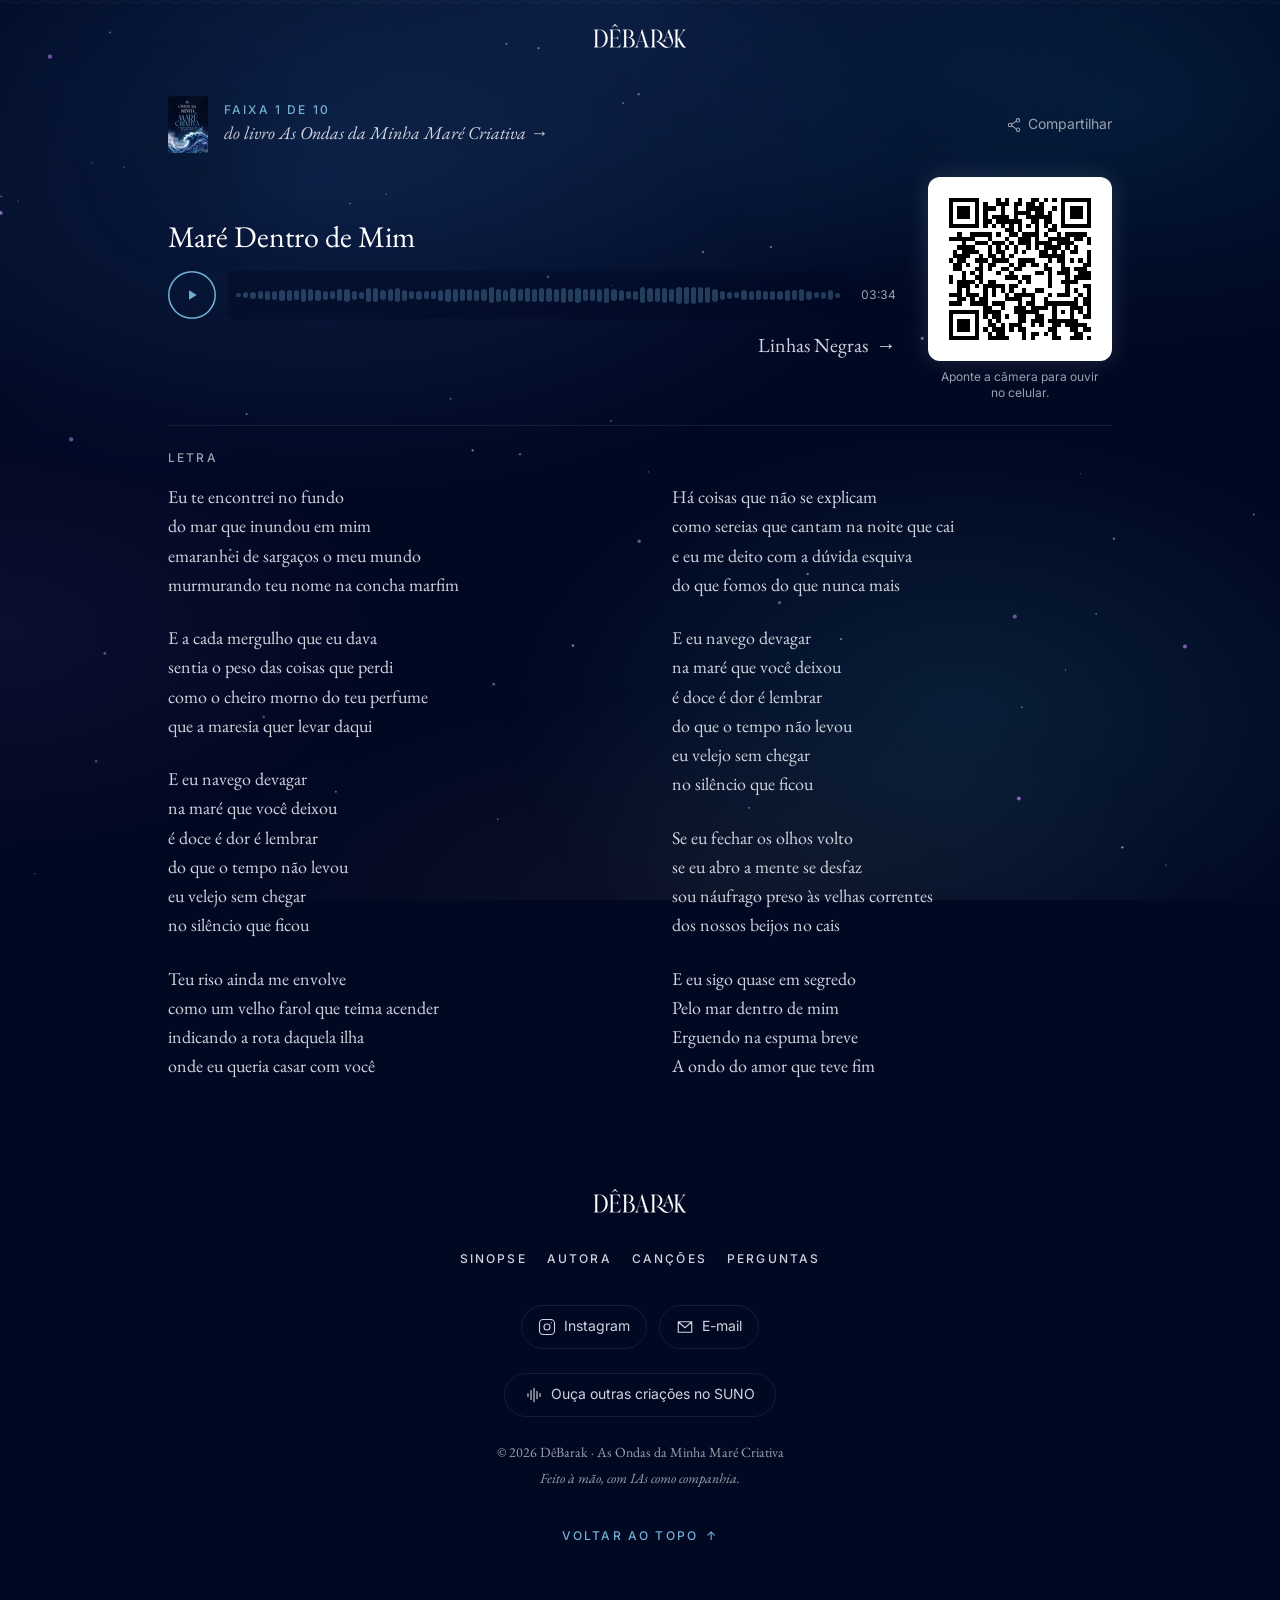
==== commit 9cc0fd63: "Deploy from debarak@ab9b06600d650bda8a33f67901bf7c09651527cf debarak/debarak@ab9b06600d650bda8a33f67" ====
--- a/t/01/index.html
+++ b/t/01/index.html
@@ -1,2 +1,2 @@
-<!DOCTYPE html><html lang="pt-BR" data-astro-cid-ju4pidww><head><meta charset="UTF-8"><meta name="viewport" content="width=device-width, initial-scale=1.0, viewport-fit=cover"><meta name="description" content="Ouça “Maré Dentro de Mim”, faixa 01 do livro As Ondas da Minha Maré Criativa, de DêBarak."><meta name="color-scheme" content="dark"><meta name="theme-color" content="#010822"><meta name="referrer" content="strict-origin-when-cross-origin"><link rel="canonical" href="https://www.debarak.com.br/t/01/"><link rel="alternate" hreflang="pt-BR" href="https://www.debarak.com.br/t/01/"><link rel="icon" type="image/svg+xml" href="/favicon.svg"><link rel="apple-touch-icon" href="/apple-touch-icon.png"><link rel="manifest" href="/manifest.webmanifest"><link rel="preload" href="/_astro/inter-latin-wght-normal.Dx4kXJAl.woff2" as="font" type="font/woff2" crossorigin><link rel="preload" href="/_astro/eb-garamond-latin-400-normal.BCNrxLz_.woff2" as="font" type="font/woff2" crossorigin><link rel="preload" href="/_astro/eb-garamond-latin-400-italic.DSEbMgZu.woff2" as="font" type="font/woff2" crossorigin><title>Maré Dentro de Mim · As Ondas da Minha Maré Criativa</title><meta property="og:type" content="website"><meta property="og:site_name" content="DêBarak"><meta property="og:title" content="Maré Dentro de Mim · As Ondas da Minha Maré Criativa"><meta property="og:description" content="Ouça “Maré Dentro de Mim”, faixa 01 do livro As Ondas da Minha Maré Criativa, de DêBarak."><meta property="og:url" content="https://www.debarak.com.br/t/01/"><meta property="og:image" content="https://www.debarak.com.br/og/01.jpg"><meta property="og:image:width" content="1200"><meta property="og:image:height" content="630"><meta property="og:image:type" content="image/jpeg"><meta property="og:image:alt" content="Capa social da faixa 01, “Maré Dentro de Mim”, do livro As Ondas da Minha Maré Criativa"><meta property="og:locale" content="pt_BR"><meta name="twitter:card" content="summary_large_image"><meta name="twitter:title" content="Maré Dentro de Mim · As Ondas da Minha Maré Criativa"><meta name="twitter:description" content="Ouça “Maré Dentro de Mim”, faixa 01 do livro As Ondas da Minha Maré Criativa, de DêBarak."><meta name="twitter:image" content="https://www.debarak.com.br/og/01.jpg"><meta name="twitter:image:alt" content="Capa social da faixa 01, “Maré Dentro de Mim”, do livro As Ondas da Minha Maré Criativa"><script type="application/ld+json">{"@context":"https://schema.org","@type":"WebSite","@id":"https://www.debarak.com.br/#website","url":"https://www.debarak.com.br/","name":"As Ondas da Minha Maré Criativa","alternateName":"DêBarak","description":"Uma obra que une palavras, música e tecnologia para transformar sentimentos em canções e inspirar novas travessias.","inLanguage":"pt-BR","publisher":{"@id":"https://www.debarak.com.br/#author"},"about":{"@id":"https://www.debarak.com.br/#book"}}</script><script type="application/ld+json">{"@context":"https://schema.org","@type":"WebPage","@id":"https://www.debarak.com.br/t/01/#webpage","url":"https://www.debarak.com.br/t/01/","name":"Maré Dentro de Mim · As Ondas da Minha Maré Criativa","description":"Ouça “Maré Dentro de Mim”, faixa 01 do livro As Ondas da Minha Maré Criativa, de DêBarak.","inLanguage":"pt-BR","isPartOf":{"@id":"https://www.debarak.com.br/#website"},"about":{"@id":"https://www.debarak.com.br/#book"},"primaryImageOfPage":"https://www.debarak.com.br/og/01.jpg"}</script><script type="application/ld+json">{"@context":"https://schema.org","@type":"Book","@id":"https://www.debarak.com.br/#book","name":"As Ondas da Minha Maré Criativa","alternateName":"A trilha sonora de uma mulher comum","description":"Uma obra que une palavras, música e tecnologia para transformar sentimentos em canções e inspirar novas travessias.","inLanguage":"pt-BR","author":{"@id":"https://www.debarak.com.br/#author"},"hasPart":{"@id":"https://www.debarak.com.br/#album"},"image":"https://www.debarak.com.br/og-image.jpg","url":"https://www.debarak.com.br/"}</script><script type="application/ld+json">{"@context":"https://schema.org","@type":"Person","@id":"https://www.debarak.com.br/#author","name":"DêBarak","description":"DêBarak é goiana, aposentada e devota fervorosa da música popular brasileira. Cantora de chuveiro por vocação e exploradora de tecnologia por natureza.","url":"https://www.debarak.com.br/","image":"https://www.debarak.com.br/_astro/author-portrait.qljSDqZ9.jpg","nationality":"BR","knowsLanguage":"pt-BR","sameAs":["https://instagram.com/debarak.ondas","https://suno.com/@debarak"]}</script><script type="application/ld+json">{"@context":"https://schema.org","@type":"MusicRecording","@id":"https://www.debarak.com.br/t/01/","url":"https://www.debarak.com.br/t/01/","name":"Maré Dentro de Mim","byArtist":{"@id":"https://www.debarak.com.br/#author"},"inAlbum":{"@id":"https://www.debarak.com.br/#album"},"duration":"PT3M34S","position":1,"audio":"https://www.debarak.com.br/audio/01-mare-dentro-de-mim.mp3"}</script><script type="application/ld+json">{"@context":"https://schema.org","@type":"MusicAlbum","@id":"https://www.debarak.com.br/#album","name":"As Ondas da Minha Maré Criativa","url":"https://www.debarak.com.br/","byArtist":{"@id":"https://www.debarak.com.br/#author"},"numTracks":10,"inLanguage":"pt-BR"}</script><meta http-equiv="content-security-policy" content="default-src 'self';img-src 'self' data:;font-src 'self';media-src 'self';connect-src 'self';object-src 'none';base-uri 'self'; script-src 'self' 'sha256-BF0290pkb3jxQsE7z00xR8Imp8X34FLC88L0lkMnrGw=' 'sha256-QzWFZi+FLIx23tnm9SBU4aEgx4x8DsuASP07mfqol/c=' 'sha256-0chmwFk0zaA528yFfGV7J9ppIpdfTPPULncDF3WG7Zs=' 'sha256-eIXWvAmxkr251LJZkjniEK5LcPF3NkapbJepohwYRIc=' 'sha256-Q2BPg90ZMplYY+FSdApNErhpWafg2hcRRbndmvxuL/Q=' 'sha256-47DEQpj8HBSa+/TImW+5JCeuQeRkm5NMpJWZG3hSuFU='; style-src 'self' ; style-src-elem 'self' 'sha256-qaEx7Vb+wpoYmX73ArfFMrRZn6Dk8BVslhyM0B7ajPk=' 'sha256-47DEQpj8HBSa+/TImW+5JCeuQeRkm5NMpJWZG3hSuFU='; style-src-attr 'unsafe-inline';"><link rel="stylesheet" href="/_astro/Nav.BY5GNAA8.css"><style>.song-bar[data-astro-cid-2jauokcc]{background-color:var(--track-accent)}.song-scrub[data-astro-cid-2jauokcc]:focus-visible{box-shadow:0 0 0 2px var(--track-accent);outline:none}.song-dock[data-astro-cid-anvv26eo]{right:.75rem;bottom:calc(.75rem + env(safe-area-inset-bottom));z-index:40;background-color:color-mix(in srgb, var(--color-night-mid) 92%, transparent);backdrop-filter:blur(10px);box-shadow:inset 0 0 0 1px color-mix(in srgb, var(--color-cover-blue) 30%, transparent), var(--drop-shadow-book);visibility:hidden;transition:transform var(--duration-reveal) var(--ease-entrance), visibility var(--duration-reveal);border-radius:1.125rem;align-items:center;gap:.75rem;padding:.625rem .875rem .625rem .625rem;display:flex;position:fixed;left:.75rem;transform:translateY(calc(100% + 2rem))}.song-dock[data-astro-cid-anvv26eo][data-visible]{visibility:visible;transform:none}.dock-track[data-astro-cid-anvv26eo]{background-color:var(--color-surface-line);border-radius:2px;height:3px;margin-top:.4rem;display:block;overflow:hidden}.dock-fill[data-astro-cid-anvv26eo]{background-color:var(--track-accent);transform-origin:0;height:100%;display:block;transform:scaleX(0)}@media (width>=48rem){.song-dock[data-astro-cid-anvv26eo]{width:32rem;left:50%;right:auto;transform:translate(-50%,calc(100% + 2rem))}.song-dock[data-astro-cid-anvv26eo][data-visible]{transform:translate(-50%)}}@media (prefers-reduced-motion:reduce){.song-dock[data-astro-cid-anvv26eo]{transition:none}}
+<!DOCTYPE html><html lang="pt-BR" data-astro-cid-ju4pidww><head><meta charset="UTF-8"><meta name="viewport" content="width=device-width, initial-scale=1.0, viewport-fit=cover"><meta name="description" content="Ouça “Maré Dentro de Mim”, faixa 01 do livro As Ondas da Minha Maré Criativa, de DêBarak."><meta name="color-scheme" content="dark"><meta name="theme-color" content="#010822"><meta name="referrer" content="strict-origin-when-cross-origin"><link rel="canonical" href="https://www.debarak.com.br/t/01/"><link rel="alternate" hreflang="pt-BR" href="https://www.debarak.com.br/t/01/"><link rel="icon" type="image/svg+xml" href="/favicon.svg"><link rel="apple-touch-icon" href="/apple-touch-icon.png"><link rel="manifest" href="/manifest.webmanifest"><link rel="preload" href="/_astro/inter-latin-wght-normal.Dx4kXJAl.woff2" as="font" type="font/woff2" crossorigin><link rel="preload" href="/_astro/eb-garamond-latin-400-normal.BCNrxLz_.woff2" as="font" type="font/woff2" crossorigin><link rel="preload" href="/_astro/eb-garamond-latin-400-italic.DSEbMgZu.woff2" as="font" type="font/woff2" crossorigin><title>Maré Dentro de Mim · As Ondas da Minha Maré Criativa</title><meta property="og:type" content="website"><meta property="og:site_name" content="DêBarak"><meta property="og:title" content="Maré Dentro de Mim · As Ondas da Minha Maré Criativa"><meta property="og:description" content="Ouça “Maré Dentro de Mim”, faixa 01 do livro As Ondas da Minha Maré Criativa, de DêBarak."><meta property="og:url" content="https://www.debarak.com.br/t/01/"><meta property="og:image" content="https://www.debarak.com.br/og/01.jpg"><meta property="og:image:width" content="1200"><meta property="og:image:height" content="630"><meta property="og:image:type" content="image/jpeg"><meta property="og:image:alt" content="Capa social da faixa 01, “Maré Dentro de Mim”, do livro As Ondas da Minha Maré Criativa"><meta property="og:locale" content="pt_BR"><meta name="twitter:card" content="summary_large_image"><meta name="twitter:title" content="Maré Dentro de Mim · As Ondas da Minha Maré Criativa"><meta name="twitter:description" content="Ouça “Maré Dentro de Mim”, faixa 01 do livro As Ondas da Minha Maré Criativa, de DêBarak."><meta name="twitter:image" content="https://www.debarak.com.br/og/01.jpg"><meta name="twitter:image:alt" content="Capa social da faixa 01, “Maré Dentro de Mim”, do livro As Ondas da Minha Maré Criativa"><script type="application/ld+json">{"@context":"https://schema.org","@type":"WebSite","@id":"https://www.debarak.com.br/#website","url":"https://www.debarak.com.br/","name":"As Ondas da Minha Maré Criativa","alternateName":"DêBarak","description":"Uma obra que une palavras, música e tecnologia para transformar sentimentos em canções e inspirar novas travessias.","inLanguage":"pt-BR","publisher":{"@id":"https://www.debarak.com.br/#author"},"about":{"@id":"https://www.debarak.com.br/#book"}}</script><script type="application/ld+json">{"@context":"https://schema.org","@type":"WebPage","@id":"https://www.debarak.com.br/t/01/#webpage","url":"https://www.debarak.com.br/t/01/","name":"Maré Dentro de Mim · As Ondas da Minha Maré Criativa","description":"Ouça “Maré Dentro de Mim”, faixa 01 do livro As Ondas da Minha Maré Criativa, de DêBarak.","inLanguage":"pt-BR","isPartOf":{"@id":"https://www.debarak.com.br/#website"},"about":{"@id":"https://www.debarak.com.br/#book"},"primaryImageOfPage":"https://www.debarak.com.br/og/01.jpg"}</script><script type="application/ld+json">{"@context":"https://schema.org","@type":"Book","@id":"https://www.debarak.com.br/#book","name":"As Ondas da Minha Maré Criativa","alternateName":"A trilha sonora de uma mulher comum","description":"Uma obra que une palavras, música e tecnologia para transformar sentimentos em canções e inspirar novas travessias.","inLanguage":"pt-BR","author":{"@id":"https://www.debarak.com.br/#author"},"hasPart":{"@id":"https://www.debarak.com.br/#album"},"image":"https://www.debarak.com.br/og-image.jpg","url":"https://www.debarak.com.br/"}</script><script type="application/ld+json">{"@context":"https://schema.org","@type":"Person","@id":"https://www.debarak.com.br/#author","name":"DêBarak","description":"DêBarak é goiana, aposentada e devota fervorosa da música popular brasileira. Cantora de chuveiro por vocação e exploradora de tecnologia por natureza.","url":"https://www.debarak.com.br/","image":"https://www.debarak.com.br/_astro/author-portrait.qljSDqZ9.jpg","nationality":"BR","knowsLanguage":"pt-BR","sameAs":["https://instagram.com/debarak.ondas","https://suno.com/@debarak"]}</script><script type="application/ld+json">{"@context":"https://schema.org","@type":"MusicRecording","@id":"https://www.debarak.com.br/t/01/","url":"https://www.debarak.com.br/t/01/","name":"Maré Dentro de Mim","byArtist":{"@id":"https://www.debarak.com.br/#author"},"inAlbum":{"@id":"https://www.debarak.com.br/#album"},"duration":"PT3M34S","position":1,"audio":"https://www.debarak.com.br/audio/01-mare-dentro-de-mim.mp3"}</script><script type="application/ld+json">{"@context":"https://schema.org","@type":"MusicAlbum","@id":"https://www.debarak.com.br/#album","name":"As Ondas da Minha Maré Criativa","url":"https://www.debarak.com.br/","byArtist":{"@id":"https://www.debarak.com.br/#author"},"numTracks":10,"inLanguage":"pt-BR"}</script><meta http-equiv="content-security-policy" content="default-src 'self';img-src 'self' data:;font-src 'self';media-src 'self';connect-src 'self';object-src 'none';base-uri 'self'; script-src 'self' 'sha256-BF0290pkb3jxQsE7z00xR8Imp8X34FLC88L0lkMnrGw=' 'sha256-QzWFZi+FLIx23tnm9SBU4aEgx4x8DsuASP07mfqol/c=' 'sha256-0chmwFk0zaA528yFfGV7J9ppIpdfTPPULncDF3WG7Zs=' 'sha256-eIXWvAmxkr251LJZkjniEK5LcPF3NkapbJepohwYRIc=' 'sha256-Q2BPg90ZMplYY+FSdApNErhpWafg2hcRRbndmvxuL/Q=' 'sha256-47DEQpj8HBSa+/TImW+5JCeuQeRkm5NMpJWZG3hSuFU='; style-src 'self' ; style-src-elem 'self' 'sha256-qaEx7Vb+wpoYmX73ArfFMrRZn6Dk8BVslhyM0B7ajPk=' 'sha256-47DEQpj8HBSa+/TImW+5JCeuQeRkm5NMpJWZG3hSuFU='; style-src-attr 'unsafe-inline';"><link rel="stylesheet" href="/_astro/Nav.CZeev84g.css"><style>.song-bar[data-astro-cid-2jauokcc]{background-color:var(--track-accent)}.song-scrub[data-astro-cid-2jauokcc]:focus-visible{box-shadow:0 0 0 2px var(--track-accent);outline:none}.song-dock[data-astro-cid-anvv26eo]{right:.75rem;bottom:calc(.75rem + env(safe-area-inset-bottom));z-index:40;background-color:color-mix(in srgb, var(--color-night-mid) 92%, transparent);backdrop-filter:blur(10px);box-shadow:inset 0 0 0 1px color-mix(in srgb, var(--color-cover-blue) 30%, transparent), var(--drop-shadow-book);visibility:hidden;transition:transform var(--duration-reveal) var(--ease-entrance), visibility var(--duration-reveal);border-radius:1.125rem;align-items:center;gap:.75rem;padding:.625rem .875rem .625rem .625rem;display:flex;position:fixed;left:.75rem;transform:translateY(calc(100% + 2rem))}.song-dock[data-astro-cid-anvv26eo][data-visible]{visibility:visible;transform:none}.dock-track[data-astro-cid-anvv26eo]{background-color:var(--color-surface-line);border-radius:2px;height:3px;margin-top:.4rem;display:block;overflow:hidden}.dock-fill[data-astro-cid-anvv26eo]{background-color:var(--track-accent);transform-origin:0;height:100%;display:block;transform:scaleX(0)}@media (width>=48rem){.song-dock[data-astro-cid-anvv26eo]{width:32rem;left:50%;right:auto;transform:translate(-50%,calc(100% + 2rem))}.song-dock[data-astro-cid-anvv26eo][data-visible]{transform:translate(-50%)}}@media (prefers-reduced-motion:reduce){.song-dock[data-astro-cid-anvv26eo]{transition:none}}
 </style><script type="module" src="/_astro/page.CMFgH77u.js"></script></head><body id="top" class="flex min-h-svh flex-col" data-astro-cid-ju4pidww><a href="#main-content" class="bg-night-deep border-cover-blue text-cover-blue sr-only focus:not-sr-only focus:fixed focus:top-4 focus:left-4 focus:z-50 focus:rounded-md focus:border focus:px-4 focus:py-2 focus:text-sm focus:font-medium focus:outline-none" data-astro-cid-ju4pidww>Pular para o conteúdo</a><!-- Zero-sized, not display:none: url(#…) can't reliably resolve defs in a non-rendered subtree. --><svg width="0" height="0" aria-hidden="true" focusable="false" class="absolute" data-astro-cid-ju4pidww><defs data-astro-cid-ju4pidww><linearGradient id="wave-gradient" x1="0" y1="0" x2="1" y2="0" data-astro-cid-ju4pidww><stop offset="0%" style="stop-color: var(--color-nebula)" data-astro-cid-ju4pidww></stop><stop offset="55%" style="stop-color: var(--color-cover-blue)" data-astro-cid-ju4pidww></stop><stop offset="100%" style="stop-color: var(--color-moonlight)" data-astro-cid-ju4pidww></stop></linearGradient></defs></svg><div class="aurora-wash" data-anim aria-hidden="true" data-astro-cid-ju4pidww></div><div class="scroll-tide" aria-hidden="true" data-astro-cid-ju4pidww><div class="scroll-tide-fill" data-astro-cid-ju4pidww></div></div><div class="starfield pointer-events-none fixed inset-0 -z-10" data-anim aria-hidden="true" data-astro-cid-t34idrrz><svg class="absolute inset-0 h-full w-full" viewBox="0 0 100 100" preserveAspectRatio="xMidYMid slice" data-astro-cid-t34idrrz><g class="starfield-small" data-astro-cid-t34idrrz><circle cx="88.912" cy="91.989" r="0.054" fill="var(--color-star-cool)" opacity="0.342" data-astro-cid-t34idrrz></circle><circle cx="36.924" cy="50.031" r="0.087" fill="var(--color-star-cool)" opacity="0.581" data-astro-cid-t34idrrz></circle><circle cx="39.565" cy="18.259" r="0.08" fill="var(--color-star-cool)" opacity="0.517" data-astro-cid-t34idrrz></circle><circle cx="30.17" cy="30.006" r="0.052" fill="var(--color-star-cool)" opacity="0.55" data-astro-cid-t34idrrz></circle><circle cx="42.07" cy="18.604" r="0.083" fill="var(--color-star-cool)" opacity="0.481" data-astro-cid-t34idrrz></circle><circle cx="8.601" cy="17.387" r="0.074" fill="var(--color-star-cool)" opacity="0.409" data-astro-cid-t34idrrz></circle><circle cx="63.094" cy="59.689" r="0.104" fill="var(--color-star-cool)" opacity="0.434" data-astro-cid-t34idrrz></circle><circle cx="38.884" cy="78.843" r="0.074" fill="var(--color-star-cool)" opacity="0.356" data-astro-cid-t34idrrz></circle><circle cx="69.303" cy="8.182" r="0.063" fill="var(--color-star-cool)" opacity="0.576" data-astro-cid-t34idrrz></circle><circle cx="87.685" cy="81.04" r="0.092" fill="var(--color-star-cool)" opacity="0.592" data-astro-cid-t34idrrz></circle><circle cx="27.364" cy="30.749" r="0.06" fill="var(--color-star-cool)" opacity="0.506" data-astro-cid-t34idrrz></circle><circle cx="21.672" cy="90.643" r="0.107" fill="var(--color-star-cool)" opacity="0.417" data-astro-cid-t34idrrz></circle><circle cx="3.943" cy="94.056" r="0.074" fill="var(--color-star-cool)" opacity="0.426" data-astro-cid-t34idrrz></circle><circle cx="7.51" cy="74.321" r="0.101" fill="var(--color-star-cool)" opacity="0.331" data-astro-cid-t34idrrz></circle><circle cx="65.707" cy="64.772" r="0.087" fill="var(--color-star-cool)" opacity="0.534" data-astro-cid-t34idrrz></circle><circle cx="11.867" cy="98.74" r="0.052" fill="var(--color-star-cool)" opacity="0.534" data-astro-cid-t34idrrz></circle><circle cx="79.324" cy="9.561" r="0.077" fill="var(--color-star-cool)" opacity="0.431" data-astro-cid-t34idrrz></circle><circle cx="1.409" cy="30.566" r="0.061" fill="var(--color-star-cool)" opacity="0.326" data-astro-cid-t34idrrz></circle><circle cx="11.458" cy="95.09" r="0.084" fill="var(--color-star-cool)" opacity="0.318" data-astro-cid-t34idrrz></circle><circle cx="42.803" cy="36.466" r="0.108" fill="var(--color-star-cool)" opacity="0.507" data-astro-cid-t34idrrz></circle><circle cx="28.778" cy="88.028" r="0.09" fill="var(--color-star-cool)" opacity="0.393" data-astro-cid-t34idrrz></circle><circle cx="2.716" cy="83.107" r="0.052" fill="var(--color-star-cool)" opacity="0.376" data-astro-cid-t34idrrz></circle><circle cx="97.95" cy="55.039" r="0.073" fill="var(--color-star-cool)" opacity="0.557" data-astro-cid-t34idrrz></circle><circle cx="47.814" cy="37.156" r="0.054" fill="var(--color-star-cool)" opacity="0.435" data-astro-cid-t34idrrz></circle><circle cx="85.64" cy="62.791" r="0.075" fill="var(--color-star-cool)" opacity="0.41" data-astro-cid-t34idrrz></circle><circle cx="44.763" cy="65.278" r="0.094" fill="var(--color-star-cool)" opacity="0.582" data-astro-cid-t34idrrz></circle><circle cx="58.516" cy="77.951" r="0.073" fill="var(--color-star-cool)" opacity="0.451" data-astro-cid-t34idrrz></circle><circle cx="60.231" cy="34.141" r="0.092" fill="var(--color-star-cool)" opacity="0.418" data-astro-cid-t34idrrz></circle><circle cx="83.243" cy="67.184" r="0.05" fill="var(--color-star-cool)" opacity="0.582" data-astro-cid-t34idrrz></circle><circle cx="60.885" cy="10.412" r="0.088" fill="var(--color-star-cool)" opacity="0.443" data-astro-cid-t34idrrz></circle><circle cx="26.489" cy="97.158" r="0.105" fill="var(--color-star-cool)" opacity="0.402" data-astro-cid-t34idrrz></circle><circle cx="13.39" cy="60.757" r="0.061" fill="var(--color-star-cool)" opacity="0.557" data-astro-cid-t34idrrz></circle><circle cx="54.92" cy="34.54" r="0.097" fill="var(--color-star-cool)" opacity="0.41" data-astro-cid-t34idrrz></circle><circle cx="84.414" cy="51.842" r="0.052" fill="var(--color-star-cool)" opacity="0.36" data-astro-cid-t34idrrz></circle><circle cx="35.203" cy="45.996" r="0.067" fill="var(--color-star-cool)" opacity="0.507" data-astro-cid-t34idrrz></circle><circle cx="40.622" cy="50.335" r="0.101" fill="var(--color-star-cool)" opacity="0.352" data-astro-cid-t34idrrz></circle><circle cx="34.005" cy="98.192" r="0.055" fill="var(--color-star-cool)" opacity="0.594" data-astro-cid-t34idrrz></circle><circle cx="48.683" cy="22.902" r="0.068" fill="var(--color-star-cool)" opacity="0.433" data-astro-cid-t34idrrz></circle><circle cx="17.991" cy="57.796" r="0.1" fill="var(--color-star-cool)" opacity="0.569" data-astro-cid-t34idrrz></circle><circle cx="75.262" cy="36.209" r="0.052" fill="var(--color-star-cool)" opacity="0.502" data-astro-cid-t34idrrz></circle><circle cx="53.83" cy="91.474" r="0.064" fill="var(--color-star-cool)" opacity="0.333" data-astro-cid-t34idrrz></circle><circle cx="87.027" cy="56.924" r="0.094" fill="var(--color-star-cool)" opacity="0.461" data-astro-cid-t34idrrz></circle><circle cx="8.187" cy="65.893" r="0.105" fill="var(--color-star-cool)" opacity="0.386" data-astro-cid-t34idrrz></circle><circle cx="50.643" cy="51.713" r="0.054" fill="var(--color-star-cool)" opacity="0.508" data-astro-cid-t34idrrz></circle><circle cx="47.729" cy="47.719" r="0.084" fill="var(--color-star-cool)" opacity="0.327" data-astro-cid-t34idrrz></circle><circle cx="32.778" cy="87.243" r="0.092" fill="var(--color-star-cool)" opacity="0.544" data-astro-cid-t34idrrz></circle><circle cx="39.123" cy="3.619" r="0.1" fill="var(--color-star-cool)" opacity="0.358" data-astro-cid-t34idrrz></circle><circle cx="0.098" cy="30.18" r="0.068" fill="var(--color-star-cool)" opacity="0.469" data-astro-cid-t34idrrz></circle><circle cx="49.035" cy="0.26" r="0.075" fill="var(--color-star-cool)" opacity="0.378" data-astro-cid-t34idrrz></circle><circle cx="19.27" cy="47.192" r="0.081" fill="var(--color-star-cool)" opacity="0.483" data-astro-cid-t34idrrz></circle><circle cx="44.133" cy="4.309" r="0.107" fill="var(--color-star-cool)" opacity="0.586" data-astro-cid-t34idrrz></circle><circle cx="56.96" cy="4.944" r="0.052" fill="var(--color-star-cool)" opacity="0.486" data-astro-cid-t34idrrz></circle><circle cx="91.083" cy="82.431" r="0.057" fill="var(--color-star-cool)" opacity="0.583" data-astro-cid-t34idrrz></circle><circle cx="79.835" cy="70.103" r="0.081" fill="var(--color-star-cool)" opacity="0.378" data-astro-cid-t34idrrz></circle><circle cx="56.551" cy="1.294" r="0.085" fill="var(--color-star-cool)" opacity="0.57" data-astro-cid-t34idrrz></circle><circle cx="54.563" cy="9.337" r="0.088" fill="var(--color-star-cool)" opacity="0.359" data-astro-cid-t34idrrz></circle><circle cx="7.204" cy="27.565" r="0.05" fill="var(--color-star-cool)" opacity="0.445" data-astro-cid-t34idrrz></circle><circle cx="47.809" cy="89.311" r="0.052" fill="var(--color-star-cool)" opacity="0.328" data-astro-cid-t34idrrz></circle><circle cx="9.709" cy="27.909" r="0.054" fill="var(--color-star-cool)" opacity="0.409" data-astro-cid-t34idrrz></circle><circle cx="26.24" cy="76.693" r="0.075" fill="var(--color-star-cool)" opacity="0.487" data-astro-cid-t34idrrz></circle></g><g class="starfield-medium" data-astro-cid-t34idrrz><circle cx="92.575" cy="65.354" r="0.158" fill="var(--color-star-violet)" style="--star-opacity:0.675;--twinkle-delay:5.909s;--twinkle-duration:5.033s;" data-astro-cid-t34idrrz></circle><circle cx="12.501" cy="91.606" r="0.136" fill="var(--color-star-violet)" style="--star-opacity:0.518;--twinkle-delay:4.577s;--twinkle-duration:4.175s;" data-astro-cid-t34idrrz></circle><circle cx="31.5" cy="5.822" r="0.152" fill="var(--color-star-violet)" style="--star-opacity:0.747;--twinkle-delay:1.189s;--twinkle-duration:5.503s;" data-astro-cid-t34idrrz></circle><circle cx="82.907" cy="41.334" r="0.148" fill="var(--color-star-violet)" style="--star-opacity:0.428;--twinkle-delay:3.746s;--twinkle-duration:6.35s;" data-astro-cid-t34idrrz></circle><circle cx="0.055" cy="31.475" r="0.154" fill="var(--color-star-violet)" style="--star-opacity:0.729;--twinkle-delay:2.247s;--twinkle-duration:4.048s;" data-astro-cid-t34idrrz></circle><circle cx="16.277" cy="9.579" r="0.108" fill="var(--color-star-violet)" style="--star-opacity:0.715;--twinkle-delay:4.692s;--twinkle-duration:3.931s;" data-astro-cid-t34idrrz></circle><circle cx="64.906" cy="8.98" r="0.131" fill="var(--color-star-violet)" style="--star-opacity:0.503;--twinkle-delay:1.082s;--twinkle-duration:3.333s;" data-astro-cid-t34idrrz></circle><circle cx="79.276" cy="63.011" r="0.164" fill="var(--color-star-violet)" style="--star-opacity:0.56;--twinkle-delay:5.417s;--twinkle-duration:3.587s;" data-astro-cid-t34idrrz></circle><circle cx="92.719" cy="5.004" r="0.146" fill="var(--color-star-violet)" style="--star-opacity:0.653;--twinkle-delay:1.696s;--twinkle-duration:6.026s;" data-astro-cid-t34idrrz></circle><circle cx="38.571" cy="68.293" r="0.107" fill="var(--color-star-violet)" style="--star-opacity:0.549;--twinkle-delay:3.919s;--twinkle-duration:3.984s;" data-astro-cid-t34idrrz></circle><circle cx="50.163" cy="86.213" r="0.167" fill="var(--color-star-violet)" style="--star-opacity:0.713;--twinkle-delay:2.087s;--twinkle-duration:6.793s;" data-astro-cid-t34idrrz></circle><circle cx="60.829" cy="92.095" r="0.176" fill="var(--color-star-violet)" style="--star-opacity:0.563;--twinkle-delay:4.199s;--twinkle-duration:3.788s;" data-astro-cid-t34idrrz></circle><circle cx="3.903" cy="19.273" r="0.165" fill="var(--color-star-violet)" style="--star-opacity:0.565;--twinkle-delay:0.256s;--twinkle-duration:4.301s;" data-astro-cid-t34idrrz></circle><circle cx="12.717" cy="1.082" r="0.162" fill="var(--color-star-violet)" style="--star-opacity:0.486;--twinkle-delay:4.257s;--twinkle-duration:5.666s;" data-astro-cid-t34idrrz></circle><circle cx="20.605" cy="70.853" r="0.109" fill="var(--color-star-violet)" style="--star-opacity:0.443;--twinkle-delay:0.202s;--twinkle-duration:5.216s;" data-astro-cid-t34idrrz></circle><circle cx="60.901" cy="61.92" r="0.125" fill="var(--color-star-violet)" style="--star-opacity:0.552;--twinkle-delay:2.092s;--twinkle-duration:4.284s;" data-astro-cid-t34idrrz></circle><circle cx="66.938" cy="7.617" r="0.15" fill="var(--color-star-violet)" style="--star-opacity:0.58;--twinkle-delay:5.927s;--twinkle-duration:4.205s;" data-astro-cid-t34idrrz></circle><circle cx="72.048" cy="41.277" r="0.125" fill="var(--color-star-violet)" style="--star-opacity:0.644;--twinkle-delay:1.705s;--twinkle-duration:6.31s;" data-astro-cid-t34idrrz></circle><circle cx="9.566" cy="96.233" r="0.168" fill="var(--color-star-violet)" style="--star-opacity:0.51;--twinkle-delay:3.429s;--twinkle-duration:3.935s;" data-astro-cid-t34idrrz></circle><circle cx="12.825" cy="5.819" r="0.131" fill="var(--color-star-violet)" style="--star-opacity:0.645;--twinkle-delay:1.096s;--twinkle-duration:6.411s;" data-astro-cid-t34idrrz></circle><circle cx="15.158" cy="3.368" r="0.133" fill="var(--color-star-violet)" style="--star-opacity:0.466;--twinkle-delay:2.709s;--twinkle-duration:3.072s;" data-astro-cid-t34idrrz></circle><circle cx="49.898" cy="22.213" r="0.114" fill="var(--color-star-violet)" style="--star-opacity:0.439;--twinkle-delay:4.265s;--twinkle-duration:3.252s;" data-astro-cid-t34idrrz></circle><circle cx="50.379" cy="95.688" r="0.104" fill="var(--color-star-violet)" style="--star-opacity:0.681;--twinkle-delay:1.766s;--twinkle-duration:4.283s;" data-astro-cid-t34idrrz></circle><circle cx="49.934" cy="57.126" r="0.133" fill="var(--color-star-violet)" style="--star-opacity:0.609;--twinkle-delay:3.212s;--twinkle-duration:3.5s;" data-astro-cid-t34idrrz></circle><circle cx="81.896" cy="39.86" r="0.142" fill="var(--color-star-violet)" style="--star-opacity:0.689;--twinkle-delay:4.602s;--twinkle-duration:6.235s;" data-astro-cid-t34idrrz></circle><circle cx="79.6" cy="77.224" r="0.159" fill="var(--color-star-violet)" style="--star-opacity:0.688;--twinkle-delay:1.936s;--twinkle-duration:5.822s;" data-astro-cid-t34idrrz></circle><circle cx="76.377" cy="2.55" r="0.126" fill="var(--color-star-violet)" style="--star-opacity:0.723;--twinkle-delay:3.215s;--twinkle-duration:3.595s;" data-astro-cid-t34idrrz></circle><circle cx="5.562" cy="49.173" r="0.162" fill="var(--color-star-violet)" style="--star-opacity:0.56;--twinkle-delay:4.438s;--twinkle-duration:4.885s;" data-astro-cid-t34idrrz></circle></g></svg></div><header class="absolute inset-x-0 top-0 z-30"><div class="page-container flex items-center justify-center pt-[calc(1.5rem+env(safe-area-inset-top))] pb-6"><!-- `-m-2 p-2` enlarges the tap target without changing layout. --><a href="/" class="-m-2 flex items-center p-2 transition-opacity active:opacity-70" aria-label="DêBarak"><img src="/_astro/wordmark.DsOjPOXy_Z1fRK1r.webp" srcset="/_astro/wordmark.DsOjPOXy_Z1fRK1r.webp 1x, /_astro/wordmark.DsOjPOXy_O6jW4.webp 2x" alt loading="eager" decoding="async" width="92" height="24" class="h-5 w-auto md:h-6"></a></div></header><!-- `min-h-full` on a child computes to zero here (main's height is auto); use `centerMain`. --><main id="main-content" class="flex-1 flex flex-col" data-astro-cid-ju4pidww><div class="flex flex-1 flex-col"><section class="page-container my-auto flex w-full flex-col gap-4 pt-20 pb-6 md:gap-6 md:pt-24 md:pb-12"><div class="flex flex-col items-start gap-3 md:flex-row md:items-center md:justify-between md:gap-4"><a href="/" class="group flex min-w-0 items-center gap-4"><img src="/_astro/book-cover.D2BoXesk_Z4ji7c.webp" srcset="/_astro/book-cover.D2BoXesk_Z1hbP4J.webp 40w, /_astro/book-cover.D2BoXesk_Z12WPbr.webp 80w" alt sizes="40px" loading="lazy" decoding="async" width="1080" height="1526" class="drop-shadow-book hidden h-auto w-10 rounded-xs md:block"><span class="flex flex-col"><span class="eyebrow text-cover-blue">Faixa 1 de 10</span><span class="group-hover:text-cover-blue font-serif text-base text-neutral-300 italic transition-colors md:text-lg">do livro As Ondas da Minha Maré Criativa →</span></span></a><!-- `-m-3 p-3` enlarges the tap target without changing layout. --><button type="button" data-track-share data-share-title="Maré Dentro de Mim" class="hover:text-cover-blue -m-3 flex shrink-0 items-center gap-1.5 p-3 text-sm text-neutral-400 transition-colors" aria-label="Compartilhar Maré Dentro de Mim"><svg width="16" height="16" viewBox="0 0 24 24" fill="none" stroke="currentColor" stroke-width="1.6" stroke-linecap="round" stroke-linejoin="round" aria-hidden="true"><circle cx="18" cy="5" r="2.6"></circle><circle cx="6" cy="12" r="2.6"></circle><circle cx="18" cy="19" r="2.6"></circle><line x1="8.5" y1="10.8" x2="15.5" y2="6.2"></line><line x1="8.5" y1="13.2" x2="15.5" y2="17.8"></line></svg><span data-share-label aria-live="polite">Compartilhar</span></button></div><article class="song-slide track-tinted"><div class="flex flex-col gap-6"><div class="flex flex-col gap-4 md:flex-row md:items-center md:gap-8"><div class="flex min-w-0 flex-1 flex-col gap-4"><h1 class="font-serif text-2xl text-white md:text-3xl">Maré Dentro de Mim</h1><div class="flex flex-col gap-3" data-astro-cid-2jauokcc><audio id="track-01" preload="none" src="/audio/01-mare-dentro-de-mim.mp3" data-track-number="01" data-astro-cid-2jauokcc></audio><div class="flex items-center gap-3" data-astro-cid-2jauokcc><button type="button" class="song-play-btn play-ring flex h-11 w-11 shrink-0 items-center justify-center rounded-full md:h-12 md:w-12" data-audio-target="track-01" data-state="idle" data-song-label="Maré Dentro de Mim" data-song-artist="DêBarak" data-song-album="As Ondas da Minha Maré Criativa" data-song-artwork="/_astro/book-cover.D2BoXesk.jpg" data-song-artwork-sizes="1080x1526" aria-label="Ouvir Maré Dentro de Mim" data-astro-cid-2jauokcc><svg class="play-icon" width="14" height="14" viewBox="0 0 24 24" fill="currentColor" aria-hidden="true"><path d="M7 4l13 8-13 8z"></path></svg><svg class="pause-icon" width="14" height="14" viewBox="0 0 24 24" fill="currentColor" aria-hidden="true"><path d="M6 4h4v16H6zM14 4h4v16h-4z"></path></svg><svg class="loading-icon" width="14" height="14" viewBox="0 0 24 24" fill="none" aria-hidden="true"><circle cx="12" cy="12" r="9" stroke="currentColor" stroke-width="2.5" opacity="0.25"></circle><path d="M21 12a9 9 0 0 0-9-9" stroke="currentColor" stroke-width="2.5" stroke-linecap="round"></path></svg></button><div class="song-scrub bg-night-deep/40 hover:bg-night-deep/60 flex h-11 flex-1 cursor-pointer touch-pan-y items-center gap-px overflow-hidden sm:gap-[2px] rounded-md px-2 transition-colors outline-none md:h-12" data-song-scrub role="slider" tabindex="0" aria-label="Posição em Maré Dentro de Mim. Setas movem 5 segundos." aria-valuemin="0" aria-valuemax="100" aria-valuenow="0" aria-valuetext="0:00" aria-orientation="horizontal" data-astro-cid-2jauokcc><span class="song-bar min-w-0 flex-1 rounded-full" style="height:4px;opacity:0.3;" data-base-height="4" data-astro-cid-2jauokcc></span><span class="song-bar min-w-0 flex-1 rounded-full" style="height:6px;opacity:0.3;" data-base-height="6" data-astro-cid-2jauokcc></span><span class="song-bar min-w-0 flex-1 rounded-full" style="height:7px;opacity:0.3;" data-base-height="7" data-astro-cid-2jauokcc></span><span class="song-bar min-w-0 flex-1 rounded-full" style="height:8px;opacity:0.3;" data-base-height="8" data-astro-cid-2jauokcc></span><span class="song-bar min-w-0 flex-1 rounded-full" style="height:9px;opacity:0.3;" data-base-height="9" data-astro-cid-2jauokcc></span><span class="song-bar min-w-0 flex-1 rounded-full" style="height:9px;opacity:0.3;" data-base-height="9" data-astro-cid-2jauokcc></span><span class="song-bar min-w-0 flex-1 rounded-full" style="height:11px;opacity:0.3;" data-base-height="11" data-astro-cid-2jauokcc></span><span class="song-bar min-w-0 flex-1 rounded-full" style="height:11px;opacity:0.3;" data-base-height="11" data-astro-cid-2jauokcc></span><span class="song-bar min-w-0 flex-1 rounded-full" style="height:10px;opacity:0.3;" data-base-height="10" data-astro-cid-2jauokcc></span><span class="song-bar min-w-0 flex-1 rounded-full" style="height:13px;opacity:0.3;" data-base-height="13" data-astro-cid-2jauokcc></span><span class="song-bar min-w-0 flex-1 rounded-full" style="height:12px;opacity:0.3;" data-base-height="12" data-astro-cid-2jauokcc></span><span class="song-bar min-w-0 flex-1 rounded-full" style="height:11px;opacity:0.3;" data-base-height="11" data-astro-cid-2jauokcc></span><span class="song-bar min-w-0 flex-1 rounded-full" style="height:9px;opacity:0.3;" data-base-height="9" data-astro-cid-2jauokcc></span><span class="song-bar min-w-0 flex-1 rounded-full" style="height:8px;opacity:0.3;" data-base-height="8" data-astro-cid-2jauokcc></span><span class="song-bar min-w-0 flex-1 rounded-full" style="height:12px;opacity:0.3;" data-base-height="12" data-astro-cid-2jauokcc></span><span class="song-bar min-w-0 flex-1 rounded-full" style="height:13px;opacity:0.3;" data-base-height="13" data-astro-cid-2jauokcc></span><span class="song-bar min-w-0 flex-1 rounded-full" style="height:9px;opacity:0.3;" data-base-height="9" data-astro-cid-2jauokcc></span><span class="song-bar min-w-0 flex-1 rounded-full" style="height:7px;opacity:0.3;" data-base-height="7" data-astro-cid-2jauokcc></span><span class="song-bar min-w-0 flex-1 rounded-full" style="height:14px;opacity:0.3;" data-base-height="14" data-astro-cid-2jauokcc></span><span class="song-bar min-w-0 flex-1 rounded-full" style="height:14px;opacity:0.3;" data-base-height="14" data-astro-cid-2jauokcc></span><span class="song-bar min-w-0 flex-1 rounded-full" style="height:10px;opacity:0.3;" data-base-height="10" data-astro-cid-2jauokcc></span><span class="song-bar min-w-0 flex-1 rounded-full" style="height:12px;opacity:0.3;" data-base-height="12" data-astro-cid-2jauokcc></span><span class="song-bar min-w-0 flex-1 rounded-full" style="height:14px;opacity:0.3;" data-base-height="14" data-astro-cid-2jauokcc></span><span class="song-bar min-w-0 flex-1 rounded-full" style="height:11px;opacity:0.3;" data-base-height="11" data-astro-cid-2jauokcc></span><span class="song-bar min-w-0 flex-1 rounded-full" style="height:8px;opacity:0.3;" data-base-height="8" data-astro-cid-2jauokcc></span><span class="song-bar min-w-0 flex-1 rounded-full" style="height:9px;opacity:0.3;" data-base-height="9" data-astro-cid-2jauokcc></span><span class="song-bar min-w-0 flex-1 rounded-full" style="height:8px;opacity:0.3;" data-base-height="8" data-astro-cid-2jauokcc></span><span class="song-bar min-w-0 flex-1 rounded-full" style="height:8px;opacity:0.3;" data-base-height="8" data-astro-cid-2jauokcc></span><span class="song-bar min-w-0 flex-1 rounded-full" style="height:11px;opacity:0.3;" data-base-height="11" data-astro-cid-2jauokcc></span><span class="song-bar min-w-0 flex-1 rounded-full" style="height:13px;opacity:0.3;" data-base-height="13" data-astro-cid-2jauokcc></span><span class="song-bar min-w-0 flex-1 rounded-full" style="height:13px;opacity:0.3;" data-base-height="13" data-astro-cid-2jauokcc></span><span class="song-bar min-w-0 flex-1 rounded-full" style="height:12px;opacity:0.3;" data-base-height="12" data-astro-cid-2jauokcc></span><span class="song-bar min-w-0 flex-1 rounded-full" style="height:12px;opacity:0.3;" data-base-height="12" data-astro-cid-2jauokcc></span><span class="song-bar min-w-0 flex-1 rounded-full" style="height:11px;opacity:0.3;" data-base-height="11" data-astro-cid-2jauokcc></span><span class="song-bar min-w-0 flex-1 rounded-full" style="height:12px;opacity:0.3;" data-base-height="12" data-astro-cid-2jauokcc></span><span class="song-bar min-w-0 flex-1 rounded-full" style="height:16px;opacity:0.3;" data-base-height="16" data-astro-cid-2jauokcc></span><span class="song-bar min-w-0 flex-1 rounded-full" style="height:13px;opacity:0.3;" data-base-height="13" data-astro-cid-2jauokcc></span><span class="song-bar min-w-0 flex-1 rounded-full" style="height:11px;opacity:0.3;" data-base-height="11" data-astro-cid-2jauokcc></span><span class="song-bar min-w-0 flex-1 rounded-full" style="height:14px;opacity:0.3;" data-base-height="14" data-astro-cid-2jauokcc></span><span class="song-bar min-w-0 flex-1 rounded-full" style="height:12px;opacity:0.3;" data-base-height="12" data-astro-cid-2jauokcc></span><span class="song-bar min-w-0 flex-1 rounded-full" style="height:14px;opacity:0.3;" data-base-height="14" data-astro-cid-2jauokcc></span><span class="song-bar min-w-0 flex-1 rounded-full" style="height:13px;opacity:0.3;" data-base-height="13" data-astro-cid-2jauokcc></span><span class="song-bar min-w-0 flex-1 rounded-full" style="height:14px;opacity:0.3;" data-base-height="14" data-astro-cid-2jauokcc></span><span class="song-bar min-w-0 flex-1 rounded-full" style="height:14px;opacity:0.3;" data-base-height="14" data-astro-cid-2jauokcc></span><span class="song-bar min-w-0 flex-1 rounded-full" style="height:13px;opacity:0.3;" data-base-height="13" data-astro-cid-2jauokcc></span><span class="song-bar min-w-0 flex-1 rounded-full" style="height:15px;opacity:0.3;" data-base-height="15" data-astro-cid-2jauokcc></span><span class="song-bar min-w-0 flex-1 rounded-full" style="height:13px;opacity:0.3;" data-base-height="13" data-astro-cid-2jauokcc></span><span class="song-bar min-w-0 flex-1 rounded-full" style="height:15px;opacity:0.3;" data-base-height="15" data-astro-cid-2jauokcc></span><span class="song-bar min-w-0 flex-1 rounded-full" style="height:12px;opacity:0.3;" data-base-height="12" data-astro-cid-2jauokcc></span><span class="song-bar min-w-0 flex-1 rounded-full" style="height:12px;opacity:0.3;" data-base-height="12" data-astro-cid-2jauokcc></span><span class="song-bar min-w-0 flex-1 rounded-full" style="height:13px;opacity:0.3;" data-base-height="13" data-astro-cid-2jauokcc></span><span class="song-bar min-w-0 flex-1 rounded-full" style="height:15px;opacity:0.3;" data-base-height="15" data-astro-cid-2jauokcc></span><span class="song-bar min-w-0 flex-1 rounded-full" style="height:12px;opacity:0.3;" data-base-height="12" data-astro-cid-2jauokcc></span><span class="song-bar min-w-0 flex-1 rounded-full" style="height:11px;opacity:0.3;" data-base-height="11" data-astro-cid-2jauokcc></span><span class="song-bar min-w-0 flex-1 rounded-full" style="height:8px;opacity:0.3;" data-base-height="8" data-astro-cid-2jauokcc></span><span class="song-bar min-w-0 flex-1 rounded-full" style="height:9px;opacity:0.3;" data-base-height="9" data-astro-cid-2jauokcc></span><span class="song-bar min-w-0 flex-1 rounded-full" style="height:16px;opacity:0.3;" data-base-height="16" data-astro-cid-2jauokcc></span><span class="song-bar min-w-0 flex-1 rounded-full" style="height:14px;opacity:0.3;" data-base-height="14" data-astro-cid-2jauokcc></span><span class="song-bar min-w-0 flex-1 rounded-full" style="height:14px;opacity:0.3;" data-base-height="14" data-astro-cid-2jauokcc></span><span class="song-bar min-w-0 flex-1 rounded-full" style="height:15px;opacity:0.3;" data-base-height="15" data-astro-cid-2jauokcc></span><span class="song-bar min-w-0 flex-1 rounded-full" style="height:13px;opacity:0.3;" data-base-height="13" data-astro-cid-2jauokcc></span><span class="song-bar min-w-0 flex-1 rounded-full" style="height:17px;opacity:0.3;" data-base-height="17" data-astro-cid-2jauokcc></span><span class="song-bar min-w-0 flex-1 rounded-full" style="height:17px;opacity:0.3;" data-base-height="17" data-astro-cid-2jauokcc></span><span class="song-bar min-w-0 flex-1 rounded-full" style="height:17px;opacity:0.3;" data-base-height="17" data-astro-cid-2jauokcc></span><span class="song-bar min-w-0 flex-1 rounded-full" style="height:16px;opacity:0.3;" data-base-height="16" data-astro-cid-2jauokcc></span><span class="song-bar min-w-0 flex-1 rounded-full" style="height:16px;opacity:0.3;" data-base-height="16" data-astro-cid-2jauokcc></span><span class="song-bar min-w-0 flex-1 rounded-full" style="height:13px;opacity:0.3;" data-base-height="13" data-astro-cid-2jauokcc></span><span class="song-bar min-w-0 flex-1 rounded-full" style="height:9px;opacity:0.3;" data-base-height="9" data-astro-cid-2jauokcc></span><span class="song-bar min-w-0 flex-1 rounded-full" style="height:7px;opacity:0.3;" data-base-height="7" data-astro-cid-2jauokcc></span><span class="song-bar min-w-0 flex-1 rounded-full" style="height:6px;opacity:0.3;" data-base-height="6" data-astro-cid-2jauokcc></span><span class="song-bar min-w-0 flex-1 rounded-full" style="height:10px;opacity:0.3;" data-base-height="10" data-astro-cid-2jauokcc></span><span class="song-bar min-w-0 flex-1 rounded-full" style="height:9px;opacity:0.3;" data-base-height="9" data-astro-cid-2jauokcc></span><span class="song-bar min-w-0 flex-1 rounded-full" style="height:10px;opacity:0.3;" data-base-height="10" data-astro-cid-2jauokcc></span><span class="song-bar min-w-0 flex-1 rounded-full" style="height:9px;opacity:0.3;" data-base-height="9" data-astro-cid-2jauokcc></span><span class="song-bar min-w-0 flex-1 rounded-full" style="height:9px;opacity:0.3;" data-base-height="9" data-astro-cid-2jauokcc></span><span class="song-bar min-w-0 flex-1 rounded-full" style="height:9px;opacity:0.3;" data-base-height="9" data-astro-cid-2jauokcc></span><span class="song-bar min-w-0 flex-1 rounded-full" style="height:11px;opacity:0.3;" data-base-height="11" data-astro-cid-2jauokcc></span><span class="song-bar min-w-0 flex-1 rounded-full" style="height:10px;opacity:0.3;" data-base-height="10" data-astro-cid-2jauokcc></span><span class="song-bar min-w-0 flex-1 rounded-full" style="height:12px;opacity:0.3;" data-base-height="12" data-astro-cid-2jauokcc></span><span class="song-bar min-w-0 flex-1 rounded-full" style="height:9px;opacity:0.3;" data-base-height="9" data-astro-cid-2jauokcc></span><span class="song-bar min-w-0 flex-1 rounded-full" style="height:6px;opacity:0.3;" data-base-height="6" data-astro-cid-2jauokcc></span><span class="song-bar min-w-0 flex-1 rounded-full" style="height:7px;opacity:0.3;" data-base-height="7" data-astro-cid-2jauokcc></span><span class="song-bar min-w-0 flex-1 rounded-full" style="height:10px;opacity:0.3;" data-base-height="10" data-astro-cid-2jauokcc></span><span class="song-bar min-w-0 flex-1 rounded-full" style="height:5px;opacity:0.3;" data-base-height="5" data-astro-cid-2jauokcc></span></div><span class="shrink-0 text-xs text-neutral-400 tabular-nums" data-astro-cid-2jauokcc>03:34</span></div><p data-song-error class="hidden text-xs text-red-300" role="alert" data-astro-cid-2jauokcc></p><nav aria-label="Outras faixas" class="flex flex-col gap-1.5 sm:flex-row sm:items-center sm:justify-between sm:gap-4" data-astro-cid-2jauokcc><span class="hidden sm:block" data-astro-cid-2jauokcc></span><a href="/t/02/" class="hover:text-cover-blue -my-2 flex max-w-full min-w-0 items-center gap-2 self-end py-2 font-serif text-lg text-neutral-300 transition-colors sm:self-auto md:text-xl" aria-label="Próxima faixa: Linhas Negras" data-astro-cid-2jauokcc><span class="truncate" data-astro-cid-2jauokcc>Linhas Negras</span><span aria-hidden="true" data-astro-cid-2jauokcc>→</span></a></nav></div></div><figure class="hidden shrink-0 flex-col items-center gap-2 md:flex"><div class="qr-plate rounded-xl bg-white p-3"><img src="/qr/01.svg" width="160" height="160" loading="lazy" alt="QR code que abre a página de Maré Dentro de Mim" class="h-40 w-40"></div><figcaption class="max-w-40 text-center text-xs text-neutral-400">Aponte a câmera para ouvir no celular.</figcaption></figure></div><div class="border-surface-border border-t pt-5 md:pt-6"><div data-song-lyrics class="min-w-0"><p class="eyebrow mb-4 text-neutral-400">Letra</p><div class="lg:columns-2 lg:gap-x-16"><p class="mb-6 break-inside-avoid font-serif text-lg leading-snug text-neutral-300 last:mb-0 md:leading-relaxed"><span class="block pl-4 -indent-4">Eu te encontrei no fundo</span><span class="block pl-4 -indent-4">do mar que inundou em mim</span><span class="block pl-4 -indent-4">emaranhei de sargaços o meu mundo</span><span class="block pl-4 -indent-4">murmurando teu nome na concha marfim</span></p><p class="mb-6 break-inside-avoid font-serif text-lg leading-snug text-neutral-300 last:mb-0 md:leading-relaxed"><span class="block pl-4 -indent-4">E a cada mergulho que eu dava</span><span class="block pl-4 -indent-4">sentia o peso das coisas que perdi</span><span class="block pl-4 -indent-4">como o cheiro morno do teu perfume</span><span class="block pl-4 -indent-4">que a maresia quer levar daqui</span></p><p class="mb-6 break-inside-avoid font-serif text-lg leading-snug text-neutral-300 last:mb-0 md:leading-relaxed"><span class="block pl-4 -indent-4">E eu navego devagar</span><span class="block pl-4 -indent-4">na maré que você deixou</span><span class="block pl-4 -indent-4">é doce é dor é lembrar</span><span class="block pl-4 -indent-4">do que o tempo não levou</span><span class="block pl-4 -indent-4">eu velejo sem chegar</span><span class="block pl-4 -indent-4">no silêncio que ficou</span></p><p class="mb-6 break-inside-avoid font-serif text-lg leading-snug text-neutral-300 last:mb-0 md:leading-relaxed"><span class="block pl-4 -indent-4">Teu riso ainda me envolve</span><span class="block pl-4 -indent-4">como um velho farol que teima acender</span><span class="block pl-4 -indent-4">indicando a rota daquela ilha</span><span class="block pl-4 -indent-4">onde eu queria casar com você</span></p><p class="mb-6 break-inside-avoid font-serif text-lg leading-snug text-neutral-300 last:mb-0 md:leading-relaxed"><span class="block pl-4 -indent-4">Há coisas que não se explicam</span><span class="block pl-4 -indent-4">como sereias que cantam na noite que cai</span><span class="block pl-4 -indent-4">e eu me deito com a dúvida esquiva</span><span class="block pl-4 -indent-4">do que fomos do que nunca mais</span></p><p class="mb-6 break-inside-avoid font-serif text-lg leading-snug text-neutral-300 last:mb-0 md:leading-relaxed"><span class="block pl-4 -indent-4">E eu navego devagar</span><span class="block pl-4 -indent-4">na maré que você deixou</span><span class="block pl-4 -indent-4">é doce é dor é lembrar</span><span class="block pl-4 -indent-4">do que o tempo não levou</span><span class="block pl-4 -indent-4">eu velejo sem chegar</span><span class="block pl-4 -indent-4">no silêncio que ficou</span></p><p class="mb-6 break-inside-avoid font-serif text-lg leading-snug text-neutral-300 last:mb-0 md:leading-relaxed"><span class="block pl-4 -indent-4">Se eu fechar os olhos volto</span><span class="block pl-4 -indent-4">se eu abro a mente se desfaz</span><span class="block pl-4 -indent-4">sou náufrago preso às velhas correntes</span><span class="block pl-4 -indent-4">dos nossos beijos no cais</span></p><p class="mb-6 break-inside-avoid font-serif text-lg leading-snug text-neutral-300 last:mb-0 md:leading-relaxed"><span class="block pl-4 -indent-4">E eu sigo quase em segredo</span><span class="block pl-4 -indent-4">Pelo mar dentro de mim</span><span class="block pl-4 -indent-4">Erguendo na espuma breve</span><span class="block pl-4 -indent-4">A ondo do amor que teve fim</span></p></div></div></div></div></article></section><div data-song-dock class="song-dock track-tinted" data-astro-cid-anvv26eo><button type="button" data-dock-toggle data-state="idle" class="play-ring flex h-11 w-11 flex-none items-center justify-center rounded-full" aria-label="Ouvir Maré Dentro de Mim" data-astro-cid-anvv26eo><svg class="play-icon" width="14" height="14" viewBox="0 0 24 24" fill="currentColor" aria-hidden="true"><path d="M7 4l13 8-13 8z"></path></svg><svg class="pause-icon" width="14" height="14" viewBox="0 0 24 24" fill="currentColor" aria-hidden="true"><path d="M6 4h4v16H6zM14 4h4v16h-4z"></path></svg></button><span class="min-w-0 flex-1" data-astro-cid-anvv26eo><span class="block truncate font-serif text-lg text-white" data-astro-cid-anvv26eo>Maré Dentro de Mim</span><span class="dock-track" aria-hidden="true" data-astro-cid-anvv26eo><span data-dock-fill class="dock-fill" data-astro-cid-anvv26eo></span></span></span><span class="shrink-0 text-xs text-neutral-400 tabular-nums" data-astro-cid-anvv26eo>03:34</span></div><script type="module" src="/_astro/SongDock.astro_astro_type_script_index_0_lang.Bu8l3_A1.js"></script></div></main><!-- `w-full` is required: in the body flex column, auto margins would shrink the footer to fit-content. --><footer class="page-container w-full pt-6 pb-[calc(1.5rem+env(safe-area-inset-bottom))] md:pt-12 md:pb-[calc(3rem+env(safe-area-inset-bottom))]"><div class="flex flex-col items-center justify-center gap-4 text-center md:gap-6"><div class="hidden md:block"><!-- `-m-2 p-2` enlarges the tap target without changing layout. --><a href="#top" class="-m-2 flex items-center p-2 transition-opacity active:opacity-70" aria-label="DêBarak"><img src="/_astro/wordmark.DsOjPOXy_Z1fRK1r.webp" srcset="/_astro/wordmark.DsOjPOXy_Z1fRK1r.webp 1x, /_astro/wordmark.DsOjPOXy_O6jW4.webp 2x" alt loading="eager" decoding="async" width="92" height="24" class="h-5 w-auto md:h-6"></a></div><nav aria-label="Seções" class="hidden flex-wrap justify-center gap-x-5 md:flex"><a href="/#sinopse" class="eyebrow hover:text-cover-blue inline-flex min-h-11 items-center transition-colors">Sinopse</a><a href="/#autora" class="eyebrow hover:text-cover-blue inline-flex min-h-11 items-center transition-colors">Autora</a><a href="/#cancoes" class="eyebrow hover:text-cover-blue inline-flex min-h-11 items-center transition-colors">Canções</a><a href="/#perguntas" class="eyebrow hover:text-cover-blue inline-flex min-h-11 items-center transition-colors">Perguntas</a></nav><ul class="flex items-center gap-3"><li><a href="https://instagram.com/debarak.ondas" aria-label="Instagram (abre em nova aba)" title="Instagram" target="_blank" rel="noopener noreferrer" class="pill-link"><svg width="18" height="18" viewBox="0 0 24 24" fill="none" aria-hidden="true"><path d="M7 2h10a5 5 0 0 1 5 5v10a5 5 0 0 1-5 5H7a5 5 0 0 1-5-5V7a5 5 0 0 1 5-5z M12 8a4 4 0 1 0 0 8 4 4 0 0 0 0-8z M17.5 6.5h0.01" stroke="currentColor" stroke-width="1.5" stroke-linecap="round" stroke-linejoin="round"></path></svg><span>Instagram</span></a></li><li><a href="mailto:contato@debarak.com.br" aria-label="E-mail (abre em nova aba)" title="E-mail" target="_blank" rel="noopener noreferrer" class="pill-link"><svg width="18" height="18" viewBox="0 0 24 24" fill="none" aria-hidden="true"><path d="M3 5h18v14H3z M3 5l9 8 9-8" stroke="currentColor" stroke-width="1.5" stroke-linecap="round" stroke-linejoin="round"></path></svg><span>E-mail</span></a></li></ul><a href="https://suno.com/@debarak" target="_blank" rel="noopener noreferrer" class="pill-link px-5"><svg width="18" height="18" viewBox="0 0 24 24" fill="none" aria-hidden="true"><path d="M4 10v4 M8 6v12 M12 3v18 M16 7v10 M20 10v4" stroke="currentColor" stroke-width="1.5" stroke-linecap="round" stroke-linejoin="round"></path></svg><span>Ouça outras criações no SUNO<span class="sr-only"> (abre em nova aba)</span></span></a><div class="flex flex-col gap-1"><p class="font-serif text-sm text-neutral-400">© 2026 DêBarak · As Ondas da Minha Maré Criativa</p><p class="font-serif text-sm text-neutral-400 italic">Feito à mão, com IAs como companhia.</p></div><a href="#top" class="eyebrow text-cover-blue hidden min-h-11 items-center gap-2 transition-opacity hover:opacity-80 md:inline-flex">Voltar ao topo <span aria-hidden="true">↑</span></a></div></footer><script type="module" src="/_astro/Layout.astro_astro_type_script_index_0_lang.CdDL5k4X.js"></script></body></html><script type="module" src="/_astro/_number_.astro_astro_type_script_index_0_lang.DkdMLG0b.js"></script>
